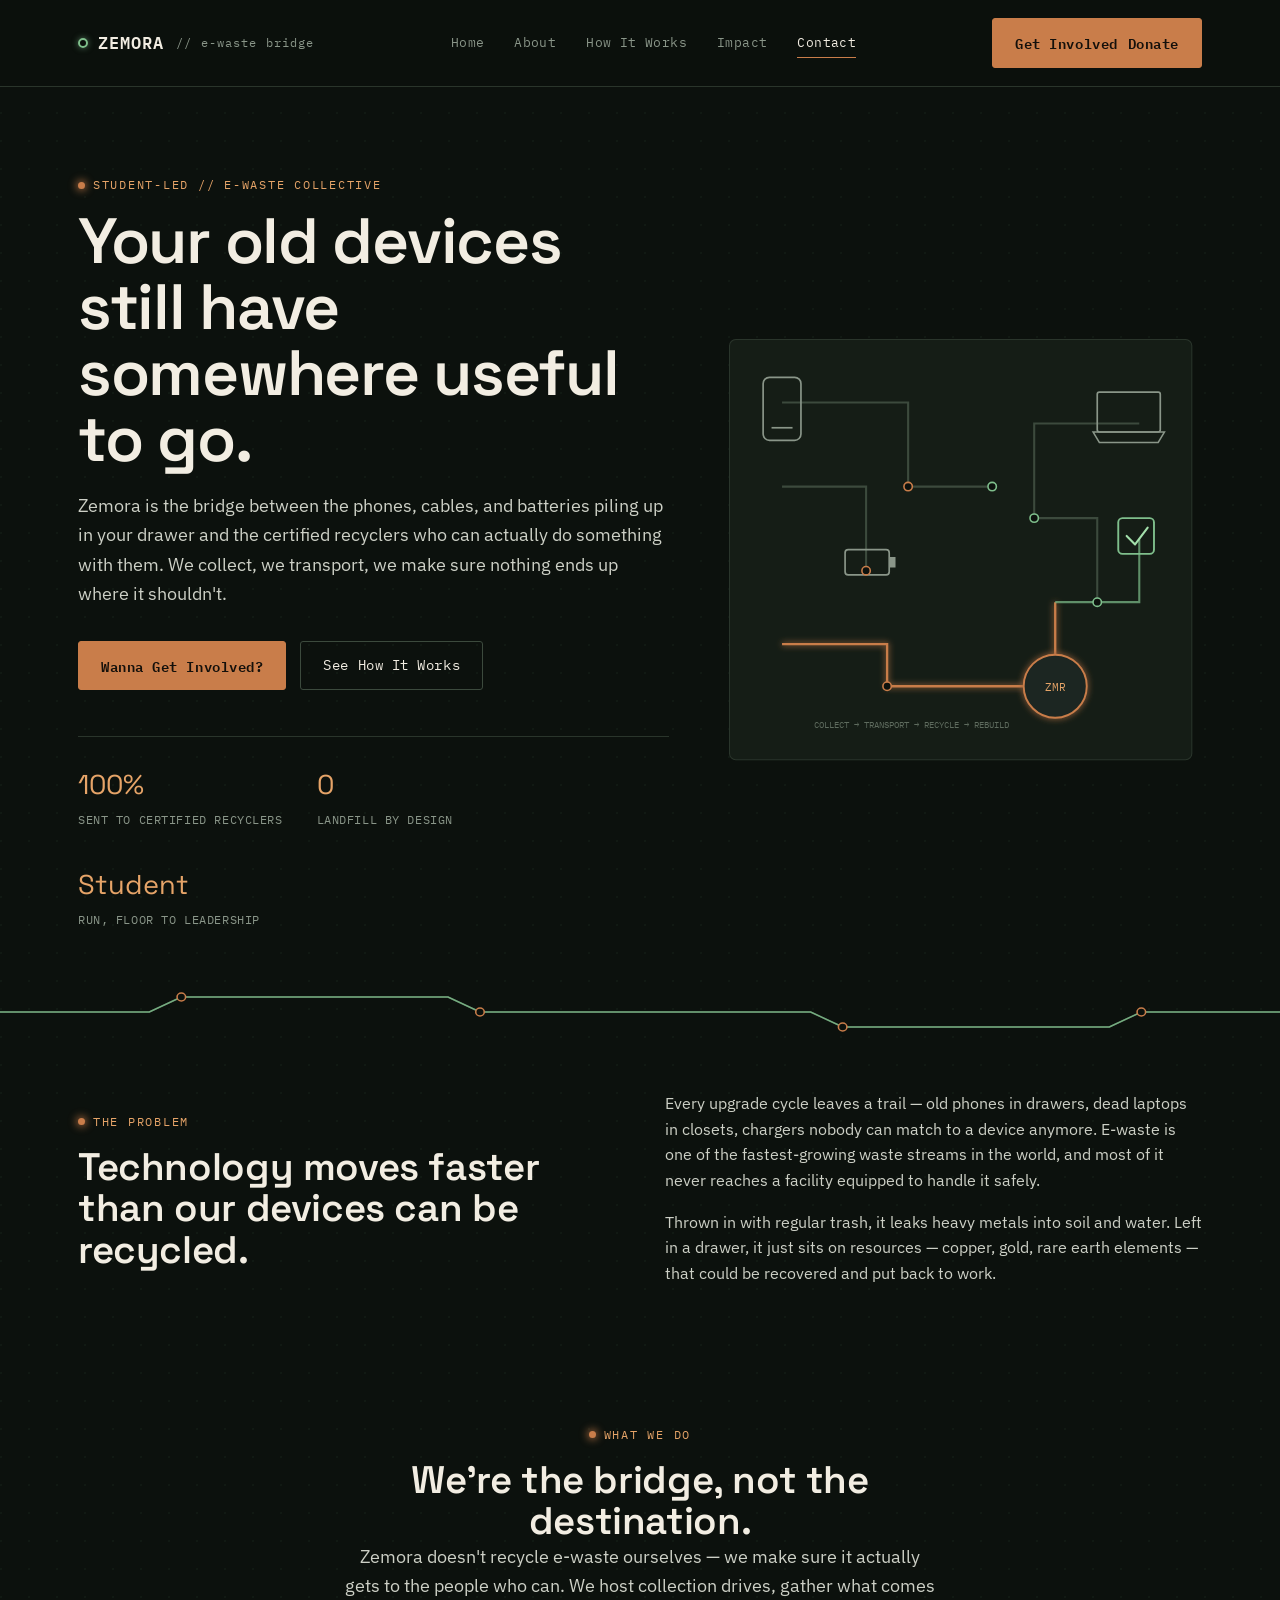
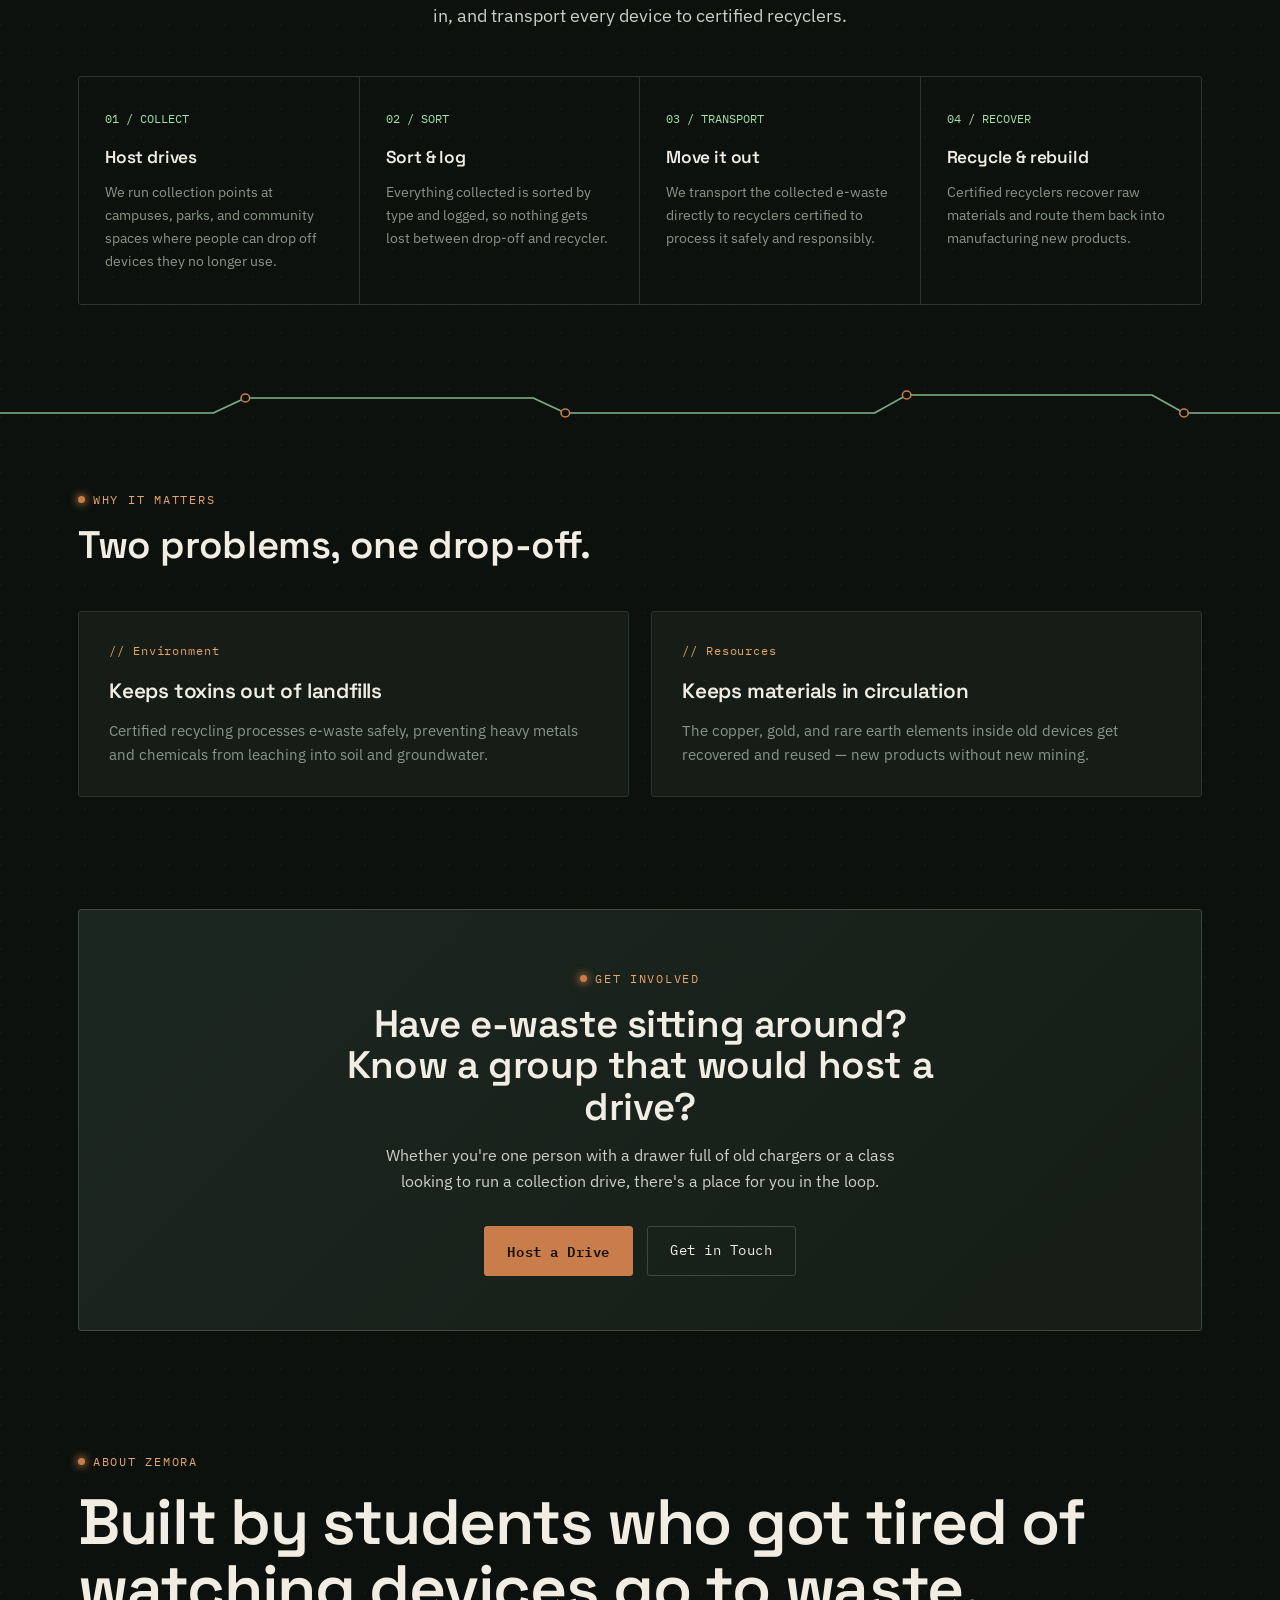
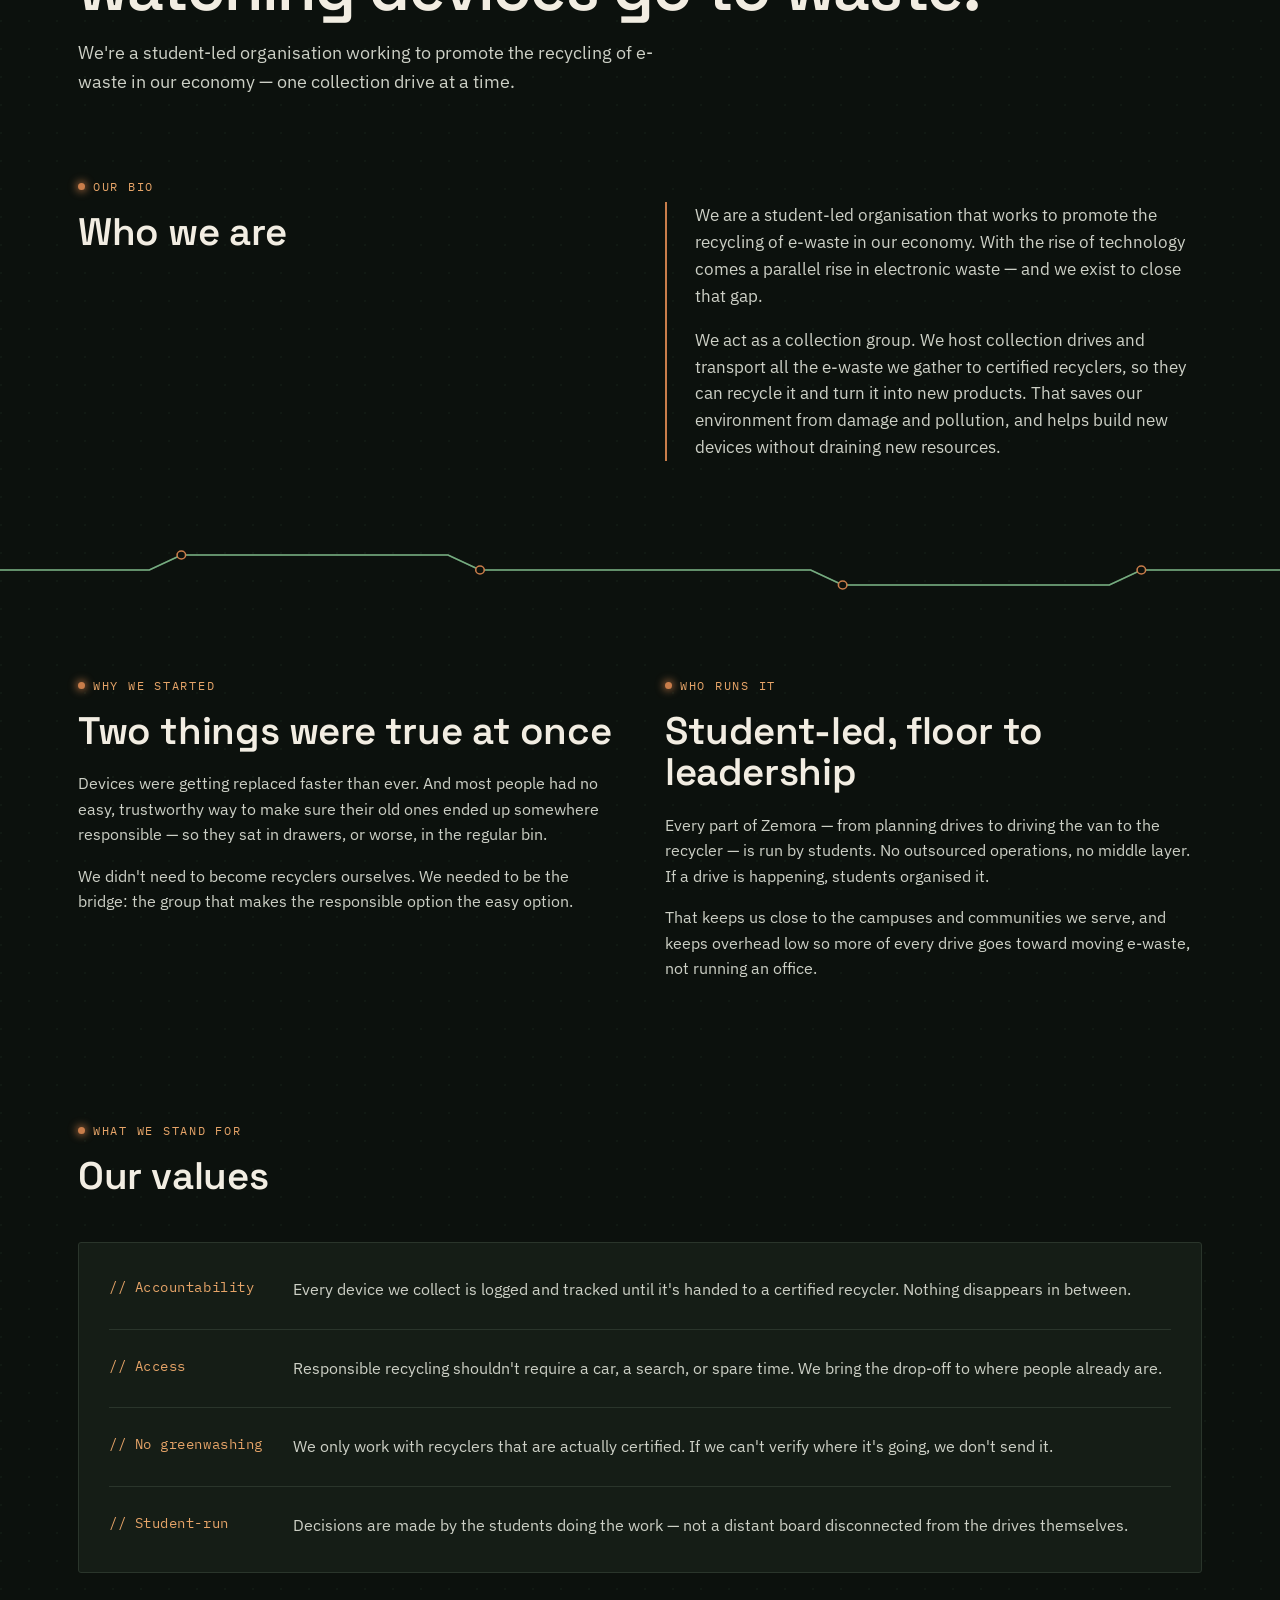
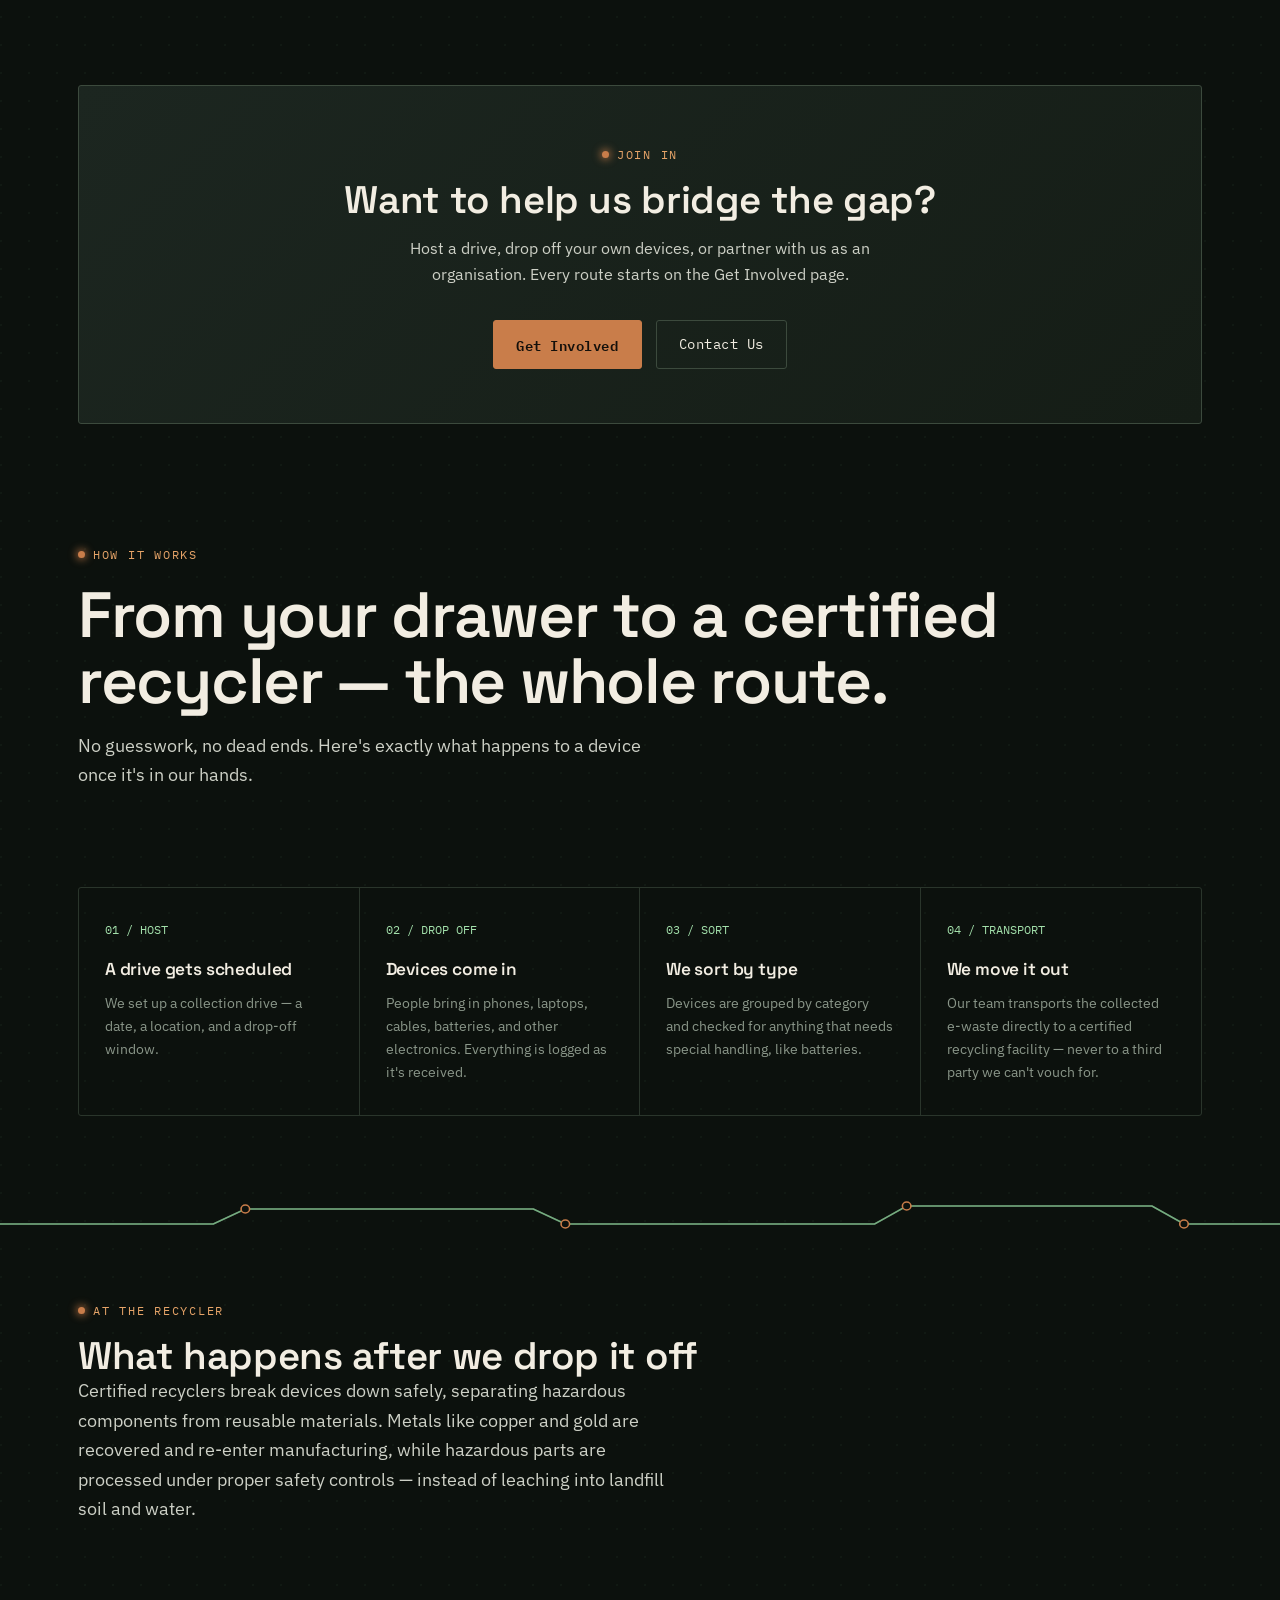
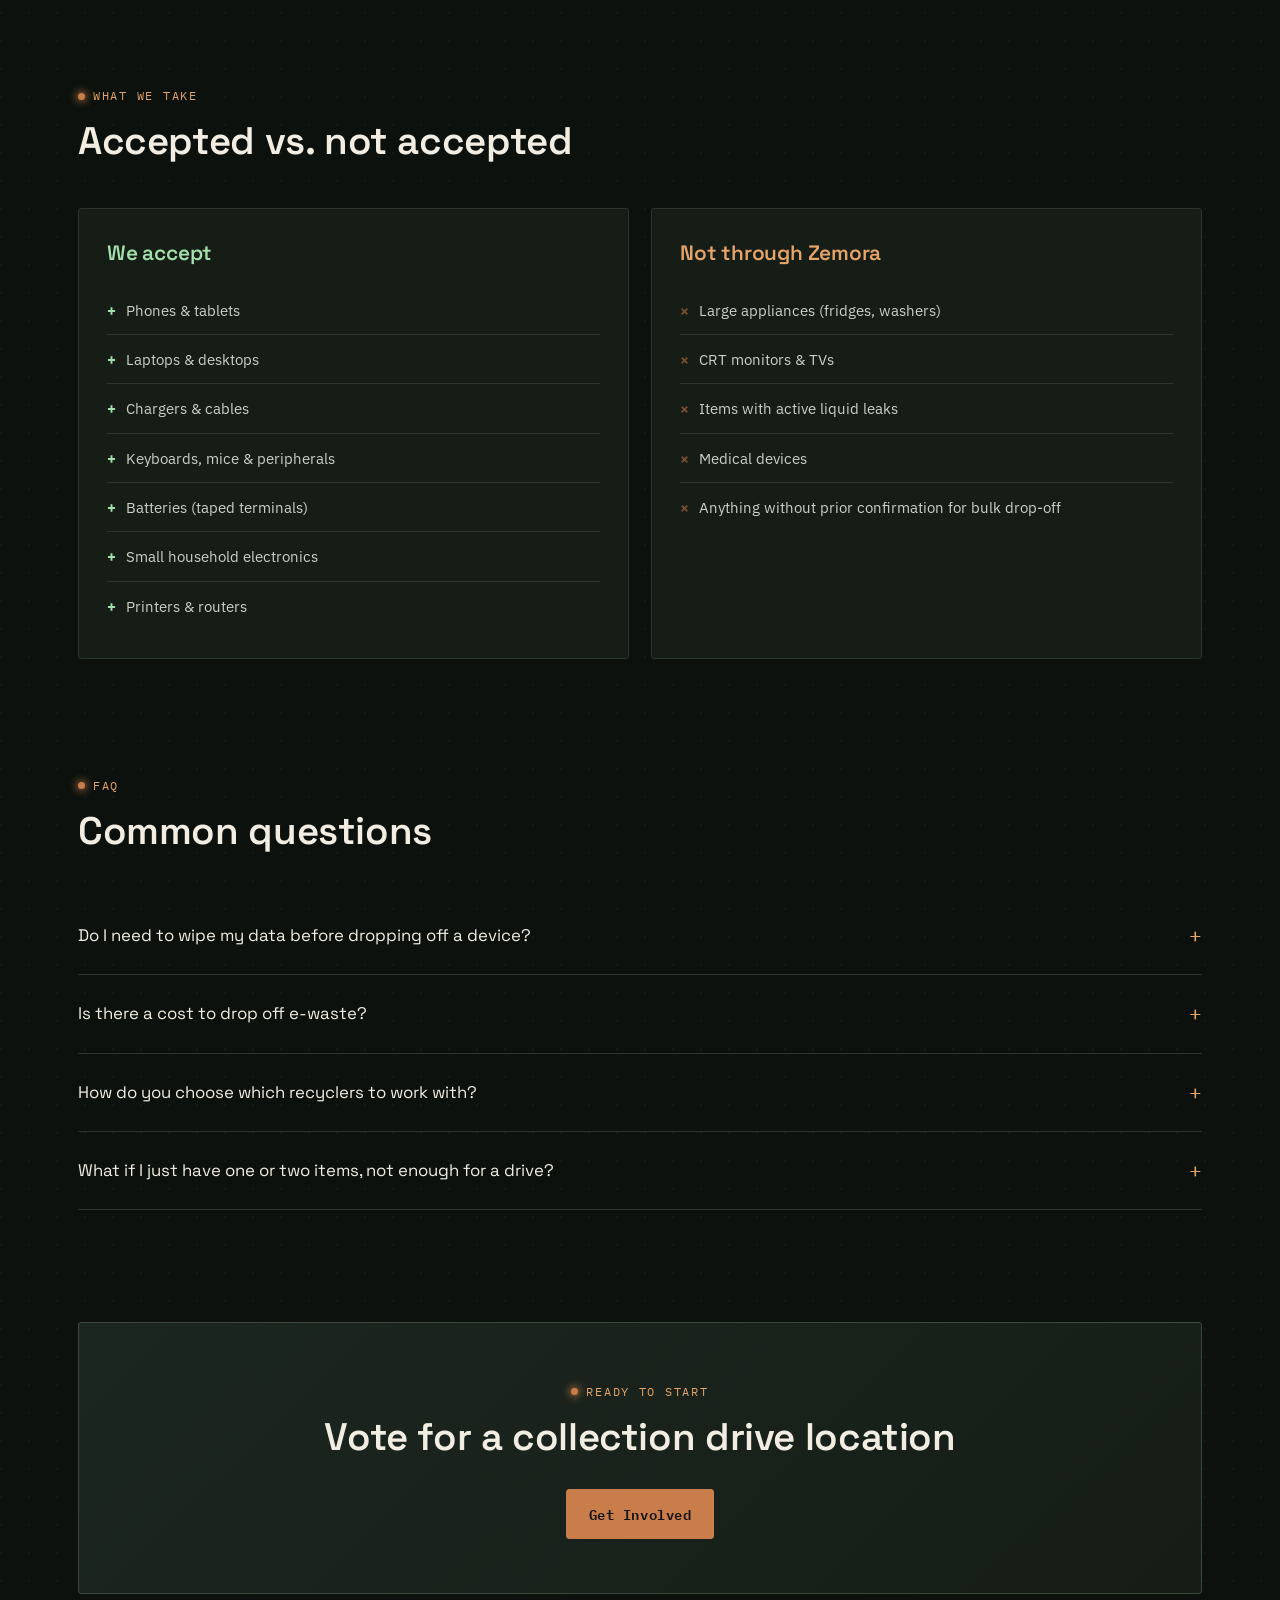
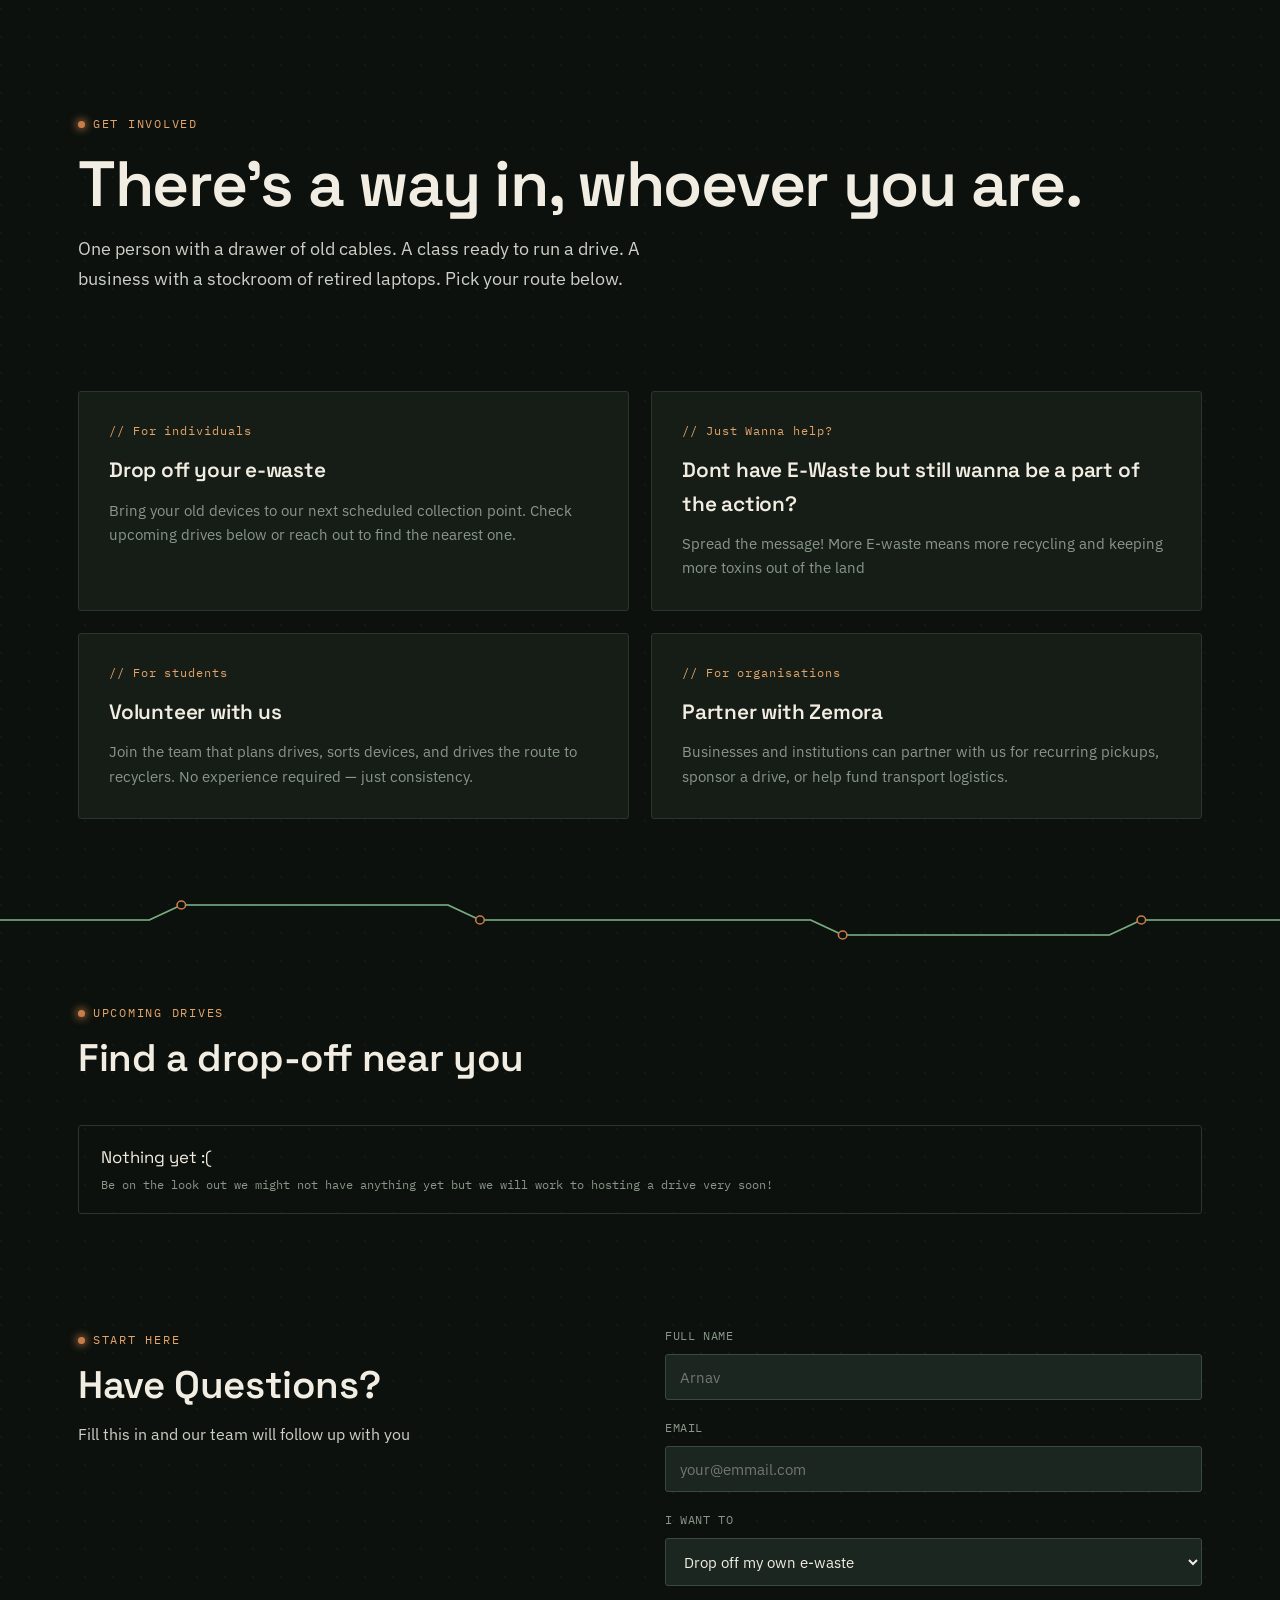
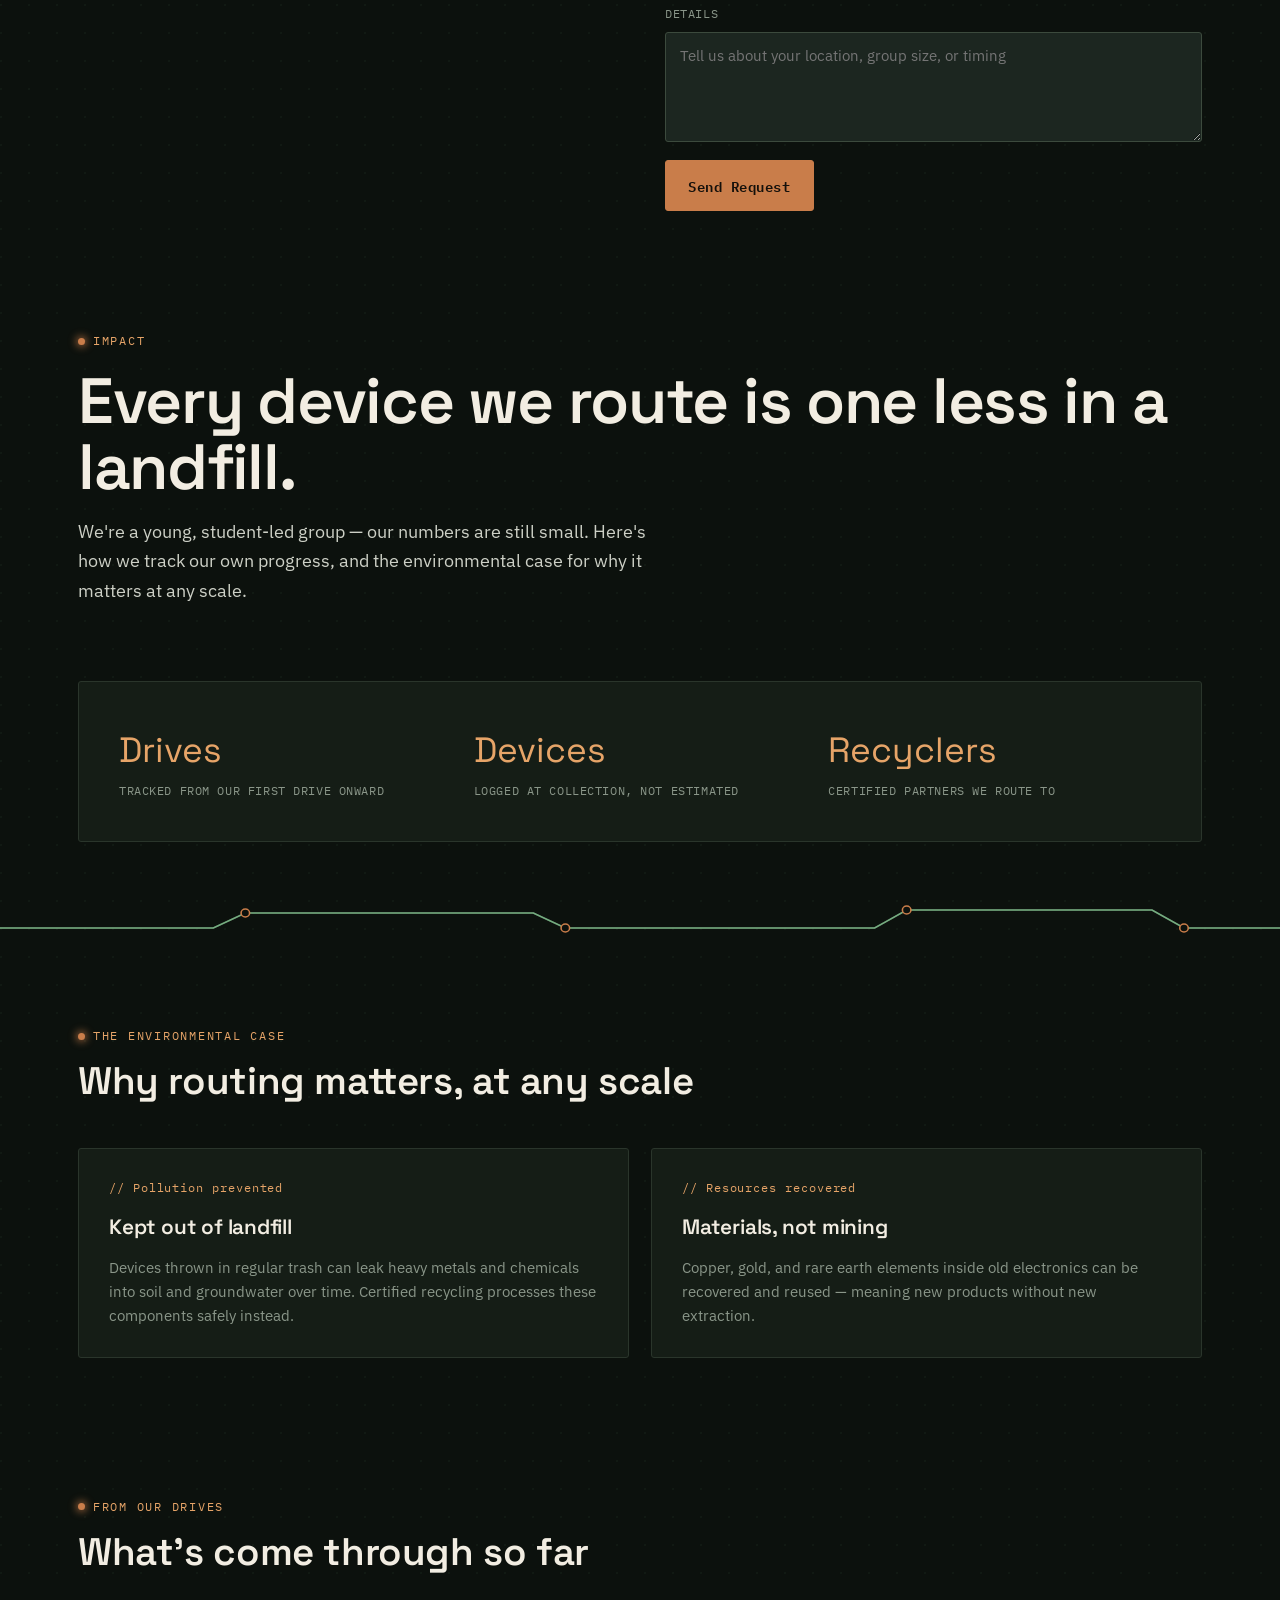
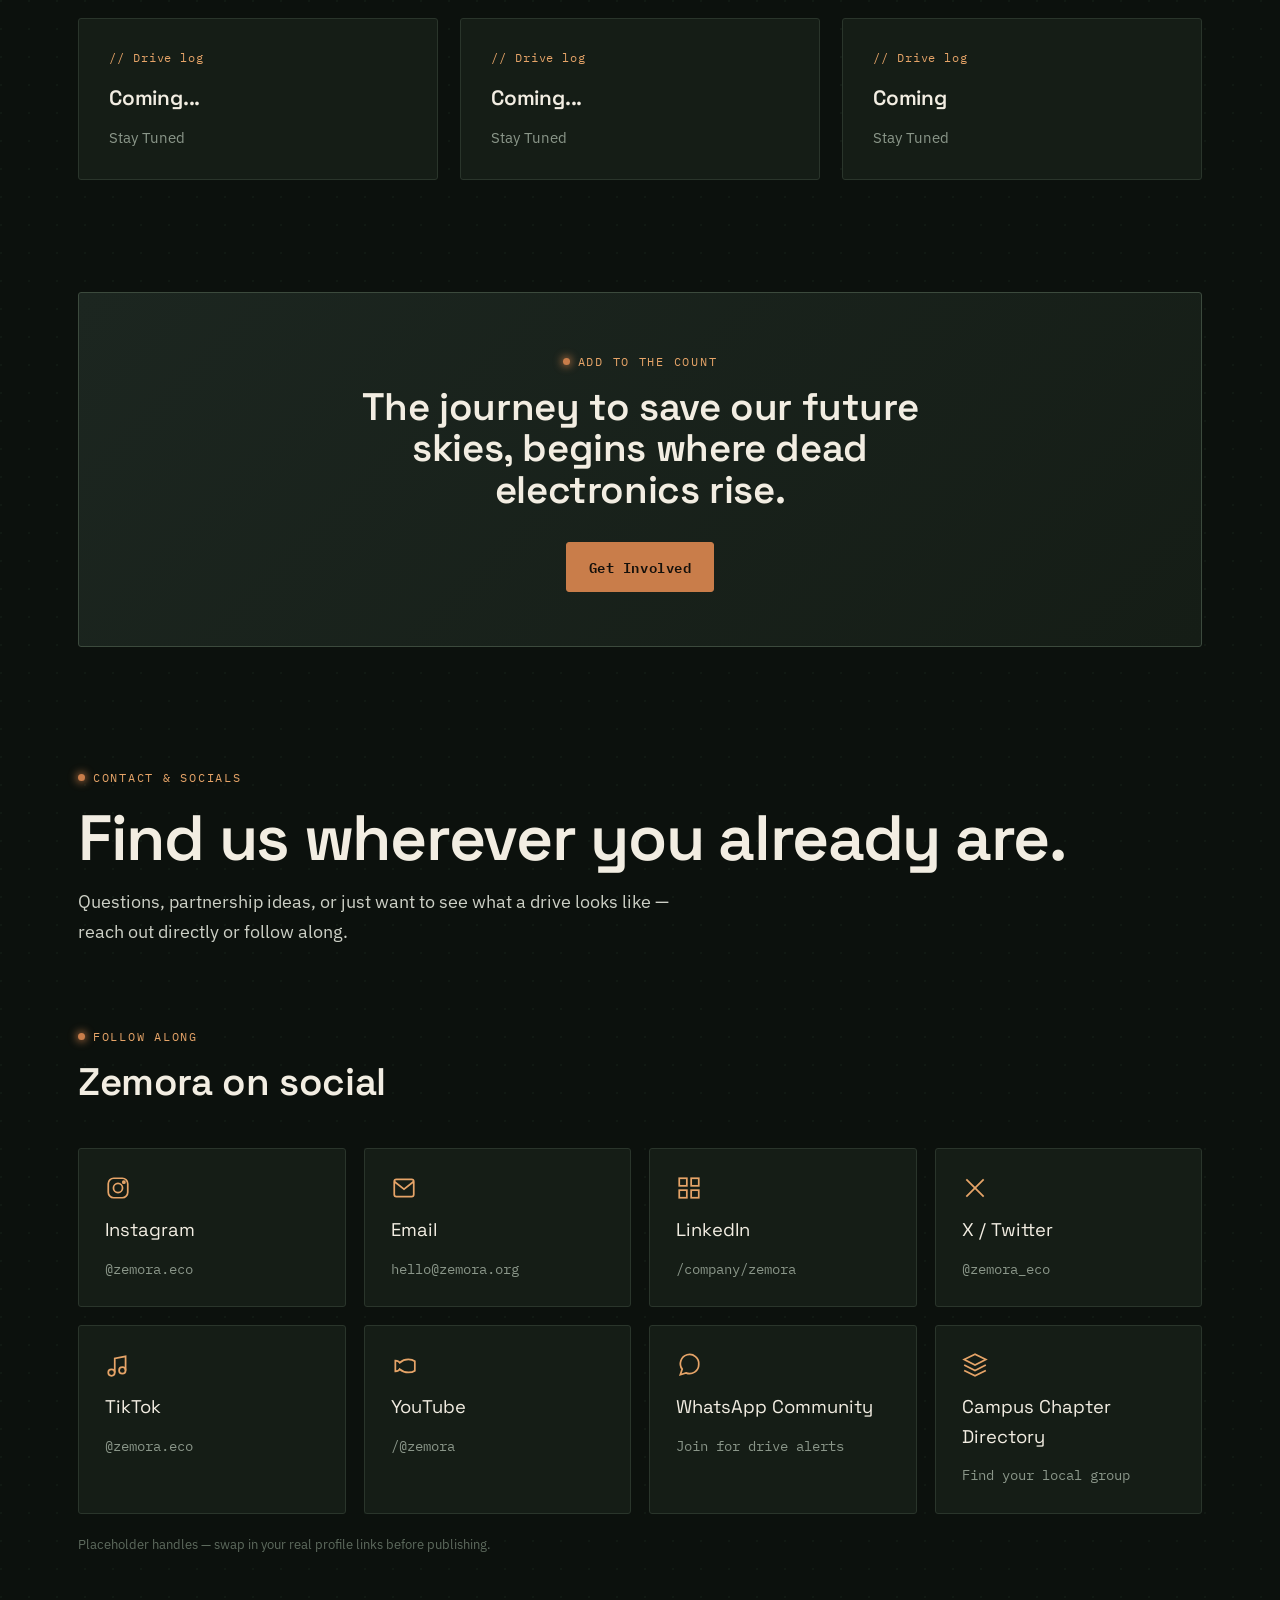
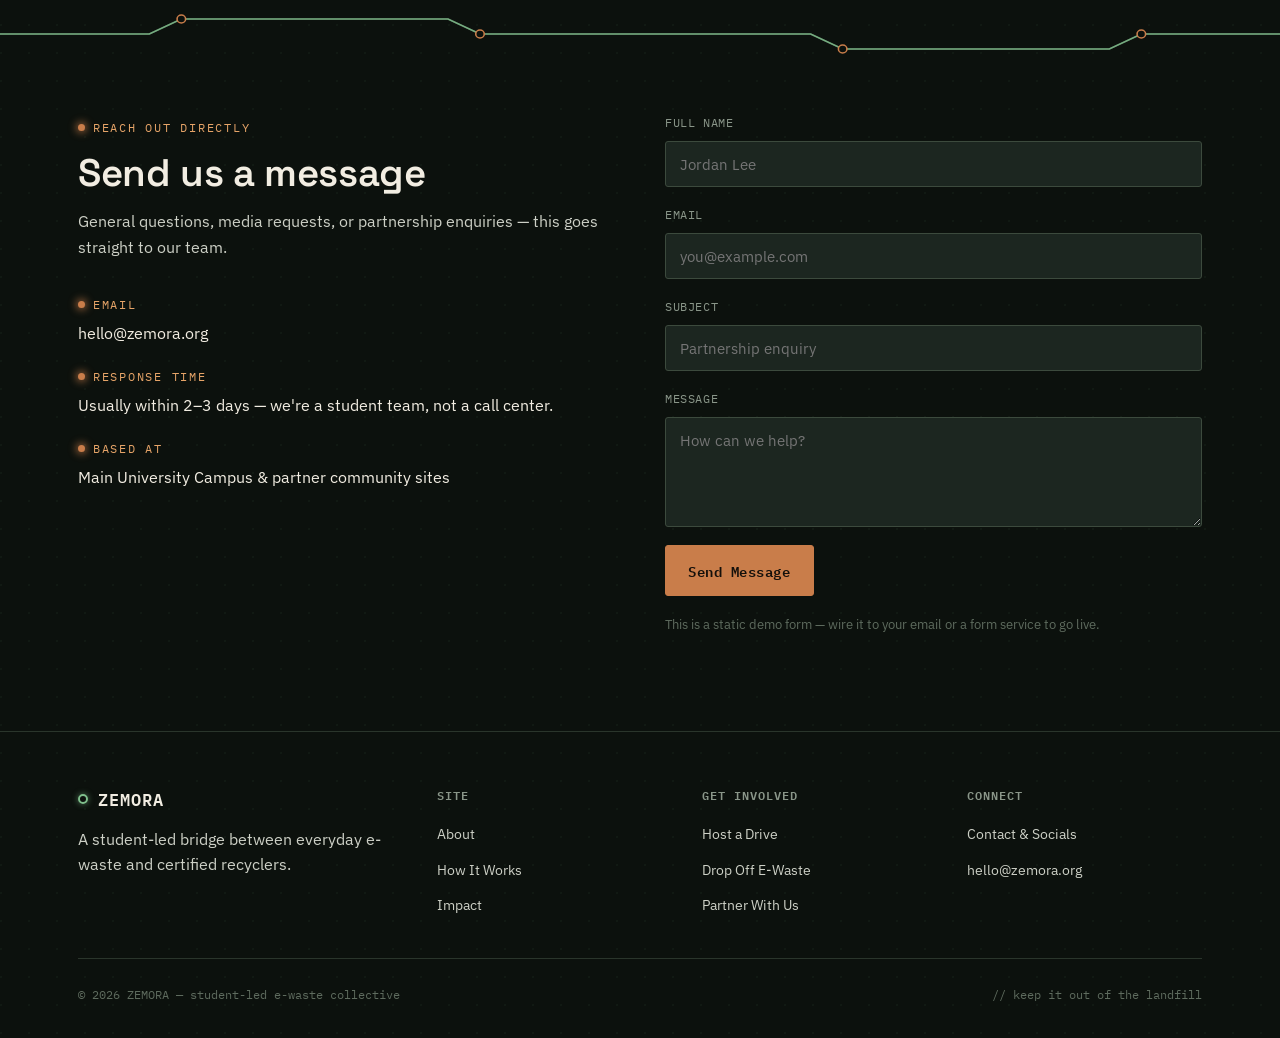
==== index.html @ 791a7e87 "Update index.html" ====
<!DOCTYPE html>
<html lang="en">
<head>
<meta charset="UTF-8">
<meta name="viewport" content="width=device-width, initial-scale=1.0">
<title>Zemora — The Bridge for E-Waste</title>
<meta name="description" content="Zemora is a student-led collective that bridges everyday e-waste to certified recyclers, keeping devices out of landfills and resources in circulation.">
<link rel="preconnect" href="https://fonts.googleapis.com">
<link href="https://fonts.googleapis.com/css2?family=Space+Grotesk:wght@500;600;700&family=IBM+Plex+Sans:wght@400;500;600&family=IBM+Plex+Mono:wght@400;500;600&display=swap" rel="stylesheet">
<link rel="stylesheet" href="style.css">
</head>
<body>

<header class="site">
  <div class="nav">
    <a href="#home" class="logo"><span class="pad"></span>ZEMORA<span class="sub">// e-waste bridge</span></a>
    <nav class="links">
      <a href="#home" class="nav-link" data-target="home">Home</a>
      <a href="#about" class="nav-link" data-target="about">About</a>
      <a href="#how-it-works" class="nav-link" data-target="how-it-works">How It Works</a>
      <a href="#impact" class="nav-link" data-target="impact">Impact</a>
      <a href="#contact" class="nav-link" data-target="contact">Contact</a>
    </nav>
    <div class="nav-cta">
      <a href="#get-involved" class="btn btn-primary"><span class="long">Get Involved</span><span class="short">Donate</span></a>
      <button class="nav-toggle" aria-label="Toggle menu">☰</button>
    </div>
  </div>
</header>

<main>

<div id="home" class="page-block">
<!-- HERO -->
  <section class="hero">
    <div class="wrap">
      <div class="hero-copy">
        <div class="eyebrow">Student-led // e-waste collective</div>
        <h1>Your old devices still have somewhere useful to go.</h1>
        <p class="lede">Zemora is the bridge between the phones, cables, and batteries piling up in your drawer and the certified recyclers who can actually do something with them. We collect, we transport, we make sure nothing ends up where it shouldn't.</p>
        <div class="btn-row">
          <a href="#get-involved" class="btn btn-primary">Wanna Get Involved?</a>
          <a href="#how-it-works" class="btn btn-ghost">See How It Works</a>
        </div>
        <div class="stat-strip">
          <div class="stat"><div class="num">100%</div><div class="label">Sent to certified recyclers</div></div>
          <div class="stat"><div class="num">0</div><div class="label">Landfill by design</div></div>
          <div class="stat"><div class="num">Student</div><div class="label">Run, floor to leadership</div></div>
        </div>
      </div>

      <div class="hero-visual" aria-hidden="true">
        <svg viewBox="0 0 460 420" xmlns="http://www.w3.org/2000/svg">
          <defs>
            <filter id="glow" x="-50%" y="-50%" width="200%" height="200%">
              <feGaussianBlur stdDeviation="3.2" result="blur"/>
              <feMerge><feMergeNode in="blur"/><feMergeNode in="SourceGraphic"/></feMerge>
            </filter>
          </defs>
          <!-- board outline -->
          <rect x="10" y="10" width="440" height="400" rx="6" fill="#151d16" stroke="#2a352b"/>
          <!-- traces -->
          <path d="M60 70 H180 V150 H260" stroke="#3c4a3d" stroke-width="2" fill="none"/>
          <path d="M60 150 H140 V230" stroke="#3c4a3d" stroke-width="2" fill="none"/>
          <path d="M400 90 H300 V180 H360 V260" stroke="#3c4a3d" stroke-width="2" fill="none"/>
          <path d="M60 300 H160 V340 H320 V260" stroke="#c97d4a" stroke-width="2.2" fill="none" filter="url(#glow)"/>
          <path d="M320 260 H400 V200" stroke="#7fbf8c" stroke-width="2" fill="none" opacity="0.7"/>
          <!-- device: phone -->
          <rect x="42" y="46" width="36" height="60" rx="6" fill="none" stroke="#8a9689" stroke-width="1.6"/>
          <line x1="50" y1="94" x2="70" y2="94" stroke="#8a9689" stroke-width="1.6"/>
          <!-- device: laptop -->
          <rect x="360" y="60" width="60" height="38" rx="2" fill="none" stroke="#8a9689" stroke-width="1.6"/>
          <path d="M356 98 H424 L418 108 H362 Z" fill="none" stroke="#8a9689" stroke-width="1.4"/>
          <!-- device: battery -->
          <rect x="120" y="210" width="42" height="24" rx="3" fill="none" stroke="#8a9689" stroke-width="1.6"/>
          <rect x="162" y="217" width="6" height="10" fill="#8a9689"/>
          <!-- collection node -->
          <circle cx="320" cy="340" r="30" fill="#1c2620" stroke="#c97d4a" stroke-width="1.8" filter="url(#glow)"/>
          <text x="320" y="345" text-anchor="middle" font-family="IBM Plex Mono, monospace" font-size="10" fill="#e6a468">ZMR</text>
          <!-- via pads -->
          <circle cx="180" cy="150" r="4" fill="#0c110d" stroke="#c97d4a" stroke-width="1.5"/>
          <circle cx="260" cy="150" r="4" fill="#0c110d" stroke="#7fbf8c" stroke-width="1.5"/>
          <circle cx="140" cy="230" r="4" fill="#0c110d" stroke="#c97d4a" stroke-width="1.5"/>
          <circle cx="300" cy="180" r="4" fill="#0c110d" stroke="#7fbf8c" stroke-width="1.5"/>
          <circle cx="360" cy="260" r="4" fill="#0c110d" stroke="#7fbf8c" stroke-width="1.5"/>
          <circle cx="160" cy="340" r="4" fill="#0c110d" stroke="#c97d4a" stroke-width="1.5"/>
          <!-- output: new product -->
          <rect x="380" y="180" width="34" height="34" rx="4" fill="none" stroke="#7fbf8c" stroke-width="1.8"/>
          <path d="M388 197 L396 205 L408 189" stroke="#a3e0ab" stroke-width="2" fill="none" stroke-linecap="round" stroke-linejoin="round"/>
          <text x="90" y="380" font-family="IBM Plex Mono, monospace" font-size="9" fill="#5e6b5e">COLLECT → TRANSPORT → RECYCLE → REBUILD</text>
        </svg>
      </div>
    </div>
  </section>

  <svg class="trace-divider" viewBox="0 0 1200 46" preserveAspectRatio="none" aria-hidden="true">
    <path d="M0 23 H140 L170 8 H420 L450 23 H760 L790 38 H1040 L1070 23 H1200" />
    <path class="live" d="M0 23 H140 L170 8 H420 L450 23 H760 L790 38 H1040 L1070 23 H1200" />
    <circle cx="170" cy="8" r="4" /><circle cx="450" cy="23" r="4" /><circle cx="790" cy="38" r="4" /><circle cx="1070" cy="23" r="4" />
  </svg>

  <!-- THE PROBLEM -->
  <section class="tight">
    <div class="wrap">
      <div class="grid cols-2" style="align-items:center; gap:50px;">
        <div>
          <div class="eyebrow">The problem</div>
          <h2>Technology moves faster than our devices can be recycled.</h2>
        </div>
        <div class="flow">
          <p>Every upgrade cycle leaves a trail — old phones in drawers, dead laptops in closets, chargers nobody can match to a device anymore. E-waste is one of the fastest-growing waste streams in the world, and most of it never reaches a facility equipped to handle it safely.</p>
          <p>Thrown in with regular trash, it leaks heavy metals into soil and water. Left in a drawer, it just sits on resources — copper, gold, rare earth elements — that could be recovered and put back to work.</p>
        </div>
      </div>
    </div>
  </section>

  <!-- WHAT WE DO -->
  <section>
    <div class="wrap">
      <div class="section-head center">
        <div class="eyebrow">What we do</div>
        <h2>We're the bridge, not the destination.</h2>
        <p class="lede center" style="margin-left:auto;margin-right:auto;">Zemora doesn't recycle e-waste ourselves — we make sure it actually gets to the people who can. We host collection drives, gather what comes in, and transport every device to certified recyclers.</p>
      </div>

      <div class="steps">
        <div class="step">
          <div class="designator">01 / COLLECT</div>
          <h3>Host drives</h3>
          <p>We run collection points at campuses, parks, and community spaces where people can drop off devices they no longer use.</p>
        </div>
        <div class="step">
          <div class="designator">02 / SORT</div>
          <h3>Sort & log</h3>
          <p>Everything collected is sorted by type and logged, so nothing gets lost between drop-off and recycler.</p>
        </div>
        <div class="step">
          <div class="designator">03 / TRANSPORT</div>
          <h3>Move it out</h3>
          <p>We transport the collected e-waste directly to recyclers certified to process it safely and responsibly.</p>
        </div>
        <div class="step">
          <div class="designator">04 / RECOVER</div>
          <h3>Recycle & rebuild</h3>
          <p>Certified recyclers recover raw materials and route them back into manufacturing new products.</p>
        </div>
      </div>
    </div>
  </section>

  <svg class="trace-divider" viewBox="0 0 1200 46" preserveAspectRatio="none" aria-hidden="true">
    <path d="M0 30 H200 L230 15 H500 L530 30 H820 L850 12 H1080 L1110 30 H1200" />
    <path class="live" d="M0 30 H200 L230 15 H500 L530 30 H820 L850 12 H1080 L1110 30 H1200" />
    <circle cx="230" cy="15" r="4" /><circle cx="530" cy="30" r="4" /><circle cx="850" cy="12" r="4" /><circle cx="1110" cy="30" r="4" />
  </svg>

  <!-- WHY IT MATTERS -->
  <section class="tight">
    <div class="wrap">
      <div class="section-head">
        <div class="eyebrow">Why it matters</div>
        <h2>Two problems, one drop-off.</h2>
      </div>
      <div class="grid cols-2">
        <div class="card">
          <span class="tag">// Environment</span>
          <h3>Keeps toxins out of landfills</h3>
          <p>Certified recycling processes e-waste safely, preventing heavy metals and chemicals from leaching into soil and groundwater.</p>
        </div>
        <div class="card">
          <span class="tag">// Resources</span>
          <h3>Keeps materials in circulation</h3>
          <p>The copper, gold, and rare earth elements inside old devices get recovered and reused — new products without new mining.</p>
        </div>
      </div>
    </div>
  </section>

  <!-- CTA -->
  <section class="tight">
    <div class="wrap">
      <div class="cta-banner">
        <div class="eyebrow" style="justify-content:center;">Get involved</div>
        <h2>Have e-waste sitting around? Know a group that would host a drive?</h2>
        <p>Whether you're one person with a drawer full of old chargers or a class looking to run a collection drive, there's a place for you in the loop.</p>
        <div class="btn-row">
          <a href="#get-involved" class="btn btn-primary">Host a Drive</a>
          <a href="#contact" class="btn btn-ghost">Get in Touch</a>
        </div>
      </div>
    </div>
  </section>
</div>

<div class="page-break" aria-hidden="true"></div>

<div id="about" class="page-block">
<section class="page-hero">
    <div class="wrap">
      <div class="eyebrow">About Zemora</div>
      <h1>Built by students who got tired of watching devices go to waste.</h1>
      <p class="lede">We're a student-led organisation working to promote the recycling of e-waste in our economy — one collection drive at a time.</p>
    </div>
  </section>

  <section class="tight">
    <div class="wrap">
      <div class="grid cols-2" style="gap:50px;">
        <div>
          <div class="eyebrow">Our bio</div>
          <h2>Who we are</h2>
        </div>
        <div class="bio-block">
          <p>We are a student-led organisation that works to promote the recycling of e-waste in our economy. With the rise of technology comes a parallel rise in electronic waste — and we exist to close that gap.</p>
          <p>We act as a collection group. We host collection drives and transport all the e-waste we gather to certified recyclers, so they can recycle it and turn it into new products. That saves our environment from damage and pollution, and helps build new devices without draining new resources.</p>
        </div>
      </div>
    </div>
  </section>

  <svg class="trace-divider" viewBox="0 0 1200 46" preserveAspectRatio="none" aria-hidden="true">
    <path d="M0 23 H140 L170 8 H420 L450 23 H760 L790 38 H1040 L1070 23 H1200" />
    <path class="live" d="M0 23 H140 L170 8 H420 L450 23 H760 L790 38 H1040 L1070 23 H1200" />
    <circle cx="170" cy="8" r="4" /><circle cx="450" cy="23" r="4" /><circle cx="790" cy="38" r="4" /><circle cx="1070" cy="23" r="4" />
  </svg>

  <section>
    <div class="wrap">
      <div class="grid cols-2" style="gap:50px;">
        <div>
          <div class="eyebrow">Why we started</div>
          <h2>Two things were true at once</h2>
          <div class="flow" style="margin-top:20px;">
            <p>Devices were getting replaced faster than ever. And most people had no easy, trustworthy way to make sure their old ones ended up somewhere responsible — so they sat in drawers, or worse, in the regular bin.</p>
            <p>We didn't need to become recyclers ourselves. We needed to be the bridge: the group that makes the responsible option the easy option.</p>
          </div>
        </div>
        <div>
          <div class="eyebrow">Who runs it</div>
          <h2>Student-led, floor to leadership</h2>
          <div class="flow" style="margin-top:20px;">
            <p>Every part of Zemora — from planning drives to driving the van to the recycler — is run by students. No outsourced operations, no middle layer. If a drive is happening, students organised it.</p>
            <p>That keeps us close to the campuses and communities we serve, and keeps overhead low so more of every drive goes toward moving e-waste, not running an office.</p>
          </div>
        </div>
      </div>
    </div>
  </section>

  <section class="tight">
    <div class="wrap">
      <div class="section-head">
        <div class="eyebrow">What we stand for</div>
        <h2>Our values</h2>
      </div>
      <div class="panel" style="padding: 8px 30px;">
        <div class="value">
          <div class="vname">// Accountability</div>
          <p>Every device we collect is logged and tracked until it's handed to a certified recycler. Nothing disappears in between.</p>
        </div>
        <div class="value">
          <div class="vname">// Access</div>
          <p>Responsible recycling shouldn't require a car, a search, or spare time. We bring the drop-off to where people already are.</p>
        </div>
        <div class="value">
          <div class="vname">// No greenwashing</div>
          <p>We only work with recyclers that are actually certified. If we can't verify where it's going, we don't send it.</p>
        </div>
        <div class="value">
          <div class="vname">// Student-run</div>
          <p>Decisions are made by the students doing the work — not a distant board disconnected from the drives themselves.</p>
        </div>
      </div>
    </div>
  </section>

  <section class="tight">
    <div class="wrap">
      <div class="cta-banner">
        <div class="eyebrow" style="justify-content:center;">Join in</div>
        <h2>Want to help us bridge the gap?</h2>
        <p>Host a drive, drop off your own devices, or partner with us as an organisation. Every route starts on the Get Involved page.</p>
        <div class="btn-row">
          <a href="#get-involved" class="btn btn-primary">Get Involved</a>
          <a href="#contact" class="btn btn-ghost">Contact Us</a>
        </div>
      </div>
    </div>
  </section>
</div>

<div class="page-break" aria-hidden="true"></div>

<div id="how-it-works" class="page-block">
<section class="page-hero">
    <div class="wrap">
      <div class="eyebrow">How it works</div>
      <h1>From your drawer to a certified recycler — the whole route.</h1>
      <p class="lede">No guesswork, no dead ends. Here's exactly what happens to a device once it's in our hands.</p>
    </div>
  </section>

  <section>
    <div class="wrap">
      <div class="steps">
        <div class="step">
          <div class="designator">01 / HOST</div>
          <h3>A drive gets scheduled</h3>
          <p>We set up a collection drive — a date, a location, and a drop-off window.</p>
        </div>
        <div class="step">
          <div class="designator">02 / DROP OFF</div>
          <h3>Devices come in</h3>
          <p>People bring in phones, laptops, cables, batteries, and other electronics. Everything is logged as it's received.</p>
        </div>
        <div class="step">
          <div class="designator">03 / SORT</div>
          <h3>We sort by type</h3>
          <p>Devices are grouped by category and checked for anything that needs special handling, like batteries.</p>
        </div>
        <div class="step">
          <div class="designator">04 / TRANSPORT</div>
          <h3>We move it out</h3>
          <p>Our team transports the collected e-waste directly to a certified recycling facility — never to a third party we can't vouch for.</p>
        </div>
      </div>
    </div>
  </section>

  <svg class="trace-divider" viewBox="0 0 1200 46" preserveAspectRatio="none" aria-hidden="true">
    <path d="M0 30 H200 L230 15 H500 L530 30 H820 L850 12 H1080 L1110 30 H1200" />
    <path class="live" d="M0 30 H200 L230 15 H500 L530 30 H820 L850 12 H1080 L1110 30 H1200" />
    <circle cx="230" cy="15" r="4" /><circle cx="530" cy="30" r="4" /><circle cx="850" cy="12" r="4" /><circle cx="1110" cy="30" r="4" />
  </svg>

  <section class="tight">
    <div class="wrap">
      <div class="section-head">
        <div class="eyebrow">At the recycler</div>
        <h2>What happens after we drop it off</h2>
        <p class="lede">Certified recyclers break devices down safely, separating hazardous components from reusable materials. Metals like copper and gold are recovered and re-enter manufacturing, while hazardous parts are processed under proper safety controls — instead of leaching into landfill soil and water.</p>
      </div>
    </div>
  </section>

  <section class="tight">
    <div class="wrap">
      <div class="section-head">
        <div class="eyebrow">What we take</div>
        <h2>Accepted vs. not accepted</h2>
      </div>
      <div class="accept-grid">
        <div class="panel" style="padding:28px;">
          <h3 style="margin-bottom:16px; color:var(--trace-bright);">We accept</h3>
          <ul class="accept-list yes">
            <li>Phones & tablets</li>
            <li>Laptops & desktops</li>
            <li>Chargers & cables</li>
            <li>Keyboards, mice & peripherals</li>
            <li>Batteries (taped terminals)</li>
            <li>Small household electronics</li>
            <li>Printers & routers</li>
          </ul>
        </div>
        <div class="panel" style="padding:28px;">
          <h3 style="margin-bottom:16px; color:var(--copper-bright);">Not through Zemora</h3>
          <ul class="accept-list no">
            <li>Large appliances (fridges, washers)</li>
            <li>CRT monitors & TVs</li>
            <li>Items with active liquid leaks</li>
            <li>Medical devices</li>
            <li>Anything without prior confirmation for bulk drop-off</li>
          </ul>
        </div>
      </div>
    </div>
  </section>

  <section class="tight">
    <div class="wrap">
      <div class="section-head">
        <div class="eyebrow">FAQ</div>
        <h2>Common questions</h2>
      </div>
      <div class="faq-list">
        <details class="faq-item">
          <summary>Do I need to wipe my data before dropping off a device?</summary>
          <p>Yes — we strongly recommend backing up and factory-resetting any device with personal data before drop-off. We don't access or read data from devices we collect, but resetting is on you.</p>
        </details>
        <details class="faq-item">
          <summary>Is there a cost to drop off e-waste?</summary>
          <p>No. Drop-off at any Zemora collection drive is free.</p>
        </details>
        <details class="faq-item">
          <summary>How do you choose which recyclers to work with?</summary>
          <p>We only work with recyclers holding proper e-waste handling certification, and we confirm this before any partnership begins.</p>
        </details>
        <details class="faq-item">
          <summary>What if I just have one or two items, not enough for a drive?</summary>
          <p>You can still drop items off at our next scheduled collection point — check the Get Involved page for upcoming dates and locations.</p>
        </details>
      </div>
    </div>
  </section>

  <section class="tight">
    <div class="wrap">
      <div class="cta-banner">
        <div class="eyebrow" style="justify-content:center;">Ready to start</div>
        <h2>Vote for a collection drive location</h2>
        <div class="btn-row">
          <a href="#get-involved" class="btn btn-primary">Get Involved</a>
        </div>
      </div>
    </div>
  </section>
</div>

<div class="page-break" aria-hidden="true"></div>

<div id="get-involved" class="page-block">
<section class="page-hero">
    <div class="wrap">
      <div class="eyebrow">Get involved</div>
      <h1>There's a way in, whoever you are.</h1>
      <p class="lede">One person with a drawer of old cables. A class ready to run a drive. A business with a stockroom of retired laptops. Pick your route below.</p>
    </div>
  </section>

  <section>
    <div class="wrap">
      <div class="grid cols-2">
        <div class="card">
          <span class="tag">// For individuals</span>
          <h3>Drop off your e-waste</h3>
          <p>Bring your old devices to our next scheduled collection point. Check upcoming drives below or reach out to find the nearest one.</p>
        </div>
        <div class="card">
          <span class="tag">// Just Wanna help?</span>
          <h3>Dont have E-Waste but still wanna be a part of the action?</h3>
          <p>Spread the message! More E-waste means more recycling and keeping more toxins out of the land </p>
        </div>
        <div class="card">
          <span class="tag">// For students</span>
          <h3>Volunteer with us</h3>
          <p>Join the team that plans drives, sorts devices, and drives the route to recyclers. No experience required — just consistency.</p>
        </div>
        <div class="card">
          <span class="tag">// For organisations</span>
          <h3>Partner with Zemora</h3>
          <p>Businesses and institutions can partner with us for recurring pickups, sponsor a drive, or help fund transport logistics.</p>
        </div>
      </div>
    </div>
  </section>

  <svg class="trace-divider" viewBox="0 0 1200 46" preserveAspectRatio="none" aria-hidden="true">
    <path d="M0 23 H140 L170 8 H420 L450 23 H760 L790 38 H1040 L1070 23 H1200" />
    <path class="live" d="M0 23 H140 L170 8 H420 L450 23 H760 L790 38 H1040 L1070 23 H1200" />
    <circle cx="170" cy="8" r="4" /><circle cx="450" cy="23" r="4" /><circle cx="790" cy="38" r="4" /><circle cx="1070" cy="23" r="4" />
  </svg>

  <section class="tight">
    <div class="wrap">
      <div class="section-head">
        <div class="eyebrow">Upcoming drives</div>
        <h2>Find a drop-off near you</h2>
      </div>
      <div class="loc-list">
        <div class="loc-row">
          <div>
            <div class="name">Nothing yet :(</div>
            <div class="meta">Be on the look out we might not have anything yet but we will work to hosting a drive very soon!</div>
          </div>
        </div>
      </div>
    </div>
  </section>

  <section class="tight" id="form">
    <div class="wrap">
      <div class="grid cols-2" style="gap:50px; align-items:start;">
        <div>
          <div class="eyebrow">Start here</div>
          <h2>Have Questions?</h2>
          <p style="margin-top:16px;">Fill this in and our team will follow up with you</p>
        </div>
        <form class="contact-form" action="https://formsubmit.co/arnavkathait94@gmail.com" method="POST">
          <div class="field">
            <label for="name">Full name</label>
            <input type="text" id="name" name="name" placeholder="Arnav" required>
          </div>
          <div class="field">
            <label for="email">Email</label>
            <input type="email" id="email" name="email" placeholder="your@emmail.com" required>
          </div>
          <div class="field">
            <label for="type">I want to</label>
            <select id="type" name="type">
              <option>Drop off my own e-waste</option>
              <option>Just a question</option>
              <option>Volunteer</option>
              <option>Partner as an organisation</option>
              <option>Other...</option>
            </select>
          </div>
          <div class="field">
            <label for="details">Details</label>
            <textarea id="details" name="details" placeholder="Tell us about your location, group size, or timing"></textarea>
          </div>
          <button type="submit" class="btn btn-primary" style="justify-self:start;">Send Request</button>
        </form>
      </div>
    </div>
  </section>
</div>

<div class="page-break" aria-hidden="true"></div>

<div id="impact" class="page-block">
<section class="page-hero">
    <div class="wrap">
      <div class="eyebrow">Impact</div>
      <h1>Every device we route is one less in a landfill.</h1>
      <p class="lede">We're a young, student-led group — our numbers are still small. Here's how we track our own progress, and the environmental case for why it matters at any scale.</p>
    </div>
  </section>

  <section class="tight">
    <div class="wrap">
      <div class="panel" style="padding:40px;">
        <div class="grid cols-3">
          <div class="stat">
            <div class="num" style="font-size:2.2rem;">Drives</div>
            <div class="label">Tracked from our first drive onward</div>
          </div>
          <div class="stat">
            <div class="num" style="font-size:2.2rem;">Devices</div>
            <div class="label">Logged at collection, not estimated</div>
          </div>
          <div class="stat">
            <div class="num" style="font-size:2.2rem;">Recyclers</div>
            <div class="label">Certified partners we route to</div>
          </div>
        </div>
      </div>
    </div>
  </section>

  <svg class="trace-divider" viewBox="0 0 1200 46" preserveAspectRatio="none" aria-hidden="true">
    <path d="M0 30 H200 L230 15 H500 L530 30 H820 L850 12 H1080 L1110 30 H1200" />
    <path class="live" d="M0 30 H200 L230 15 H500 L530 30 H820 L850 12 H1080 L1110 30 H1200" />
    <circle cx="230" cy="15" r="4" /><circle cx="530" cy="30" r="4" /><circle cx="850" cy="12" r="4" /><circle cx="1110" cy="30" r="4" />
  </svg>

  <section>
    <div class="wrap">
      <div class="section-head">
        <div class="eyebrow">The environmental case</div>
        <h2>Why routing matters, at any scale</h2>
      </div>
      <div class="grid cols-2">
        <div class="card">
          <span class="tag">// Pollution prevented</span>
          <h3>Kept out of landfill</h3>
          <p>Devices thrown in regular trash can leak heavy metals and chemicals into soil and groundwater over time. Certified recycling processes these components safely instead.</p>
        </div>
        <div class="card">
          <span class="tag">// Resources recovered</span>
          <h3>Materials, not mining</h3>
          <p>Copper, gold, and rare earth elements inside old electronics can be recovered and reused — meaning new products without new extraction.</p>
        </div>
      </div>
    </div>
  </section>

  <section class="tight">
    <div class="wrap">
      <div class="section-head">
        <div class="eyebrow">From our drives</div>
        <h2>What's come through so far</h2>
      </div>
      <div class="grid cols-3">
        <div class="card">
          <span class="tag">// Drive log</span>
          <h3>Coming...</h3>
          <p>Stay Tuned</p>
        </div>
        <div class="card">
          <span class="tag">// Drive log</span>
          <h3>Coming...</h3>
          <p>Stay Tuned</p>
        </div>
        <div class="card">
          <span class="tag">// Drive log</span>
          <h3>Coming</h3>
          <p>Stay Tuned</p>
        </div>
      </div>
    </div>
  </section>

  <section class="tight">
    <div class="wrap">
      <div class="cta-banner">
        <div class="eyebrow" style="justify-content:center;">Add to the count</div>
        <h2>The journey to save our future skies, begins where dead electronics rise.</h2>
        <div class="btn-row">
          <a href="#get-involved" class="btn btn-primary">Get Involved</a>
        </div>
      </div>
    </div>
  </section>
</div>

<div class="page-break" aria-hidden="true"></div>

<div id="contact" class="page-block">
<section class="page-hero">
    <div class="wrap">
      <div class="eyebrow">Contact & socials</div>
      <h1>Find us wherever you already are.</h1>
      <p class="lede">Questions, partnership ideas, or just want to see what a drive looks like — reach out directly or follow along.</p>
    </div>
  </section>

  <section class="tight">
    <div class="wrap">
      <div class="section-head">
        <div class="eyebrow">Follow along</div>
        <h2>Zemora on social</h2>
      </div>
      <div class="social-grid">
        <a class="social-card" href="#" target="_blank" rel="noopener">
          <svg class="icon" viewBox="0 0 24 24" fill="none" stroke="currentColor" stroke-width="1.6"><rect x="3" y="3" width="18" height="18" rx="5"/><circle cx="12" cy="12" r="4.2"/><circle cx="17.4" cy="6.6" r="1"/></svg>
          <div class="platform">Instagram</div>
          <div class="handle">@zemora.eco</div>
        </a>
        <a class="social-card" href="#" target="_blank" rel="noopener">
          <svg class="icon" viewBox="0 0 24 24" fill="none" stroke="currentColor" stroke-width="1.6"><rect x="3" y="4" width="18" height="16" rx="2"/><path d="M3 6l9 7 9-7"/></svg>
          <div class="platform">Email</div>
          <div class="handle">hello@zemora.org</div>
        </a>
        <a class="social-card" href="#" target="_blank" rel="noopener">
          <svg class="icon" viewBox="0 0 24 24" fill="none" stroke="currentColor" stroke-width="1.6"><rect x="3" y="3" width="7" height="7"/><rect x="14" y="3" width="7" height="7"/><rect x="3" y="14" width="7" height="7"/><rect x="14" y="14" width="7" height="7"/></svg>
          <div class="platform">LinkedIn</div>
          <div class="handle">/company/zemora</div>
        </a>
        <a class="social-card" href="#" target="_blank" rel="noopener">
          <svg class="icon" viewBox="0 0 24 24" fill="none" stroke="currentColor" stroke-width="1.6"><path d="M4 4l16 16M20 4L4 20"/></svg>
          <div class="platform">X / Twitter</div>
          <div class="handle">@zemora_eco</div>
        </a>
        <a class="social-card" href="#" target="_blank" rel="noopener">
          <svg class="icon" viewBox="0 0 24 24" fill="none" stroke="currentColor" stroke-width="1.6"><path d="M9 19V6l10 -2v13"/><circle cx="6" cy="19" r="3"/><circle cx="16" cy="17" r="3"/></svg>
          <div class="platform">TikTok</div>
          <div class="handle">@zemora.eco</div>
        </a>
        <a class="social-card" href="#" target="_blank" rel="noopener">
          <svg class="icon" viewBox="0 0 24 24" fill="none" stroke="currentColor" stroke-width="1.6"><path d="M22 8.5s-2.2-1.6-6-1.6c-4.5 0-8 3-8 3s-1-2-4-2v10c3 0 4-2 4-2s3.5 3 8 3c3.8 0 6-1.6 6-1.6z"/></svg>
          <div class="platform">YouTube</div>
          <div class="handle">/@zemora</div>
        </a>
        <a class="social-card" href="#" target="_blank" rel="noopener">
          <svg class="icon" viewBox="0 0 24 24" fill="none" stroke="currentColor" stroke-width="1.6"><path d="M21 11.5a8.5 8.5 0 0 1-11.8 7.8L4 21l1.7-5.2A8.5 8.5 0 1 1 21 11.5z"/></svg>
          <div class="platform">WhatsApp Community</div>
          <div class="handle">Join for drive alerts</div>
        </a>
        <a class="social-card" href="#" target="_blank" rel="noopener">
          <svg class="icon" viewBox="0 0 24 24" fill="none" stroke="currentColor" stroke-width="1.6"><path d="M12 2 2 7l10 5 10-5-10-5z"/><path d="M2 17l10 5 10-5"/><path d="M2 12l10 5 10-5"/></svg>
          <div class="platform">Campus Chapter Directory</div>
          <div class="handle">Find your local group</div>
        </a>
      </div>
      <p class="form-note" style="margin-top:20px;">Placeholder handles — swap in your real profile links before publishing.</p>
    </div>
  </section>

  <svg class="trace-divider" viewBox="0 0 1200 46" preserveAspectRatio="none" aria-hidden="true">
    <path d="M0 23 H140 L170 8 H420 L450 23 H760 L790 38 H1040 L1070 23 H1200" />
    <path class="live" d="M0 23 H140 L170 8 H420 L450 23 H760 L790 38 H1040 L1070 23 H1200" />
    <circle cx="170" cy="8" r="4" /><circle cx="450" cy="23" r="4" /><circle cx="790" cy="38" r="4" /><circle cx="1070" cy="23" r="4" />
  </svg>

  <section class="tight">
    <div class="wrap">
      <div class="grid cols-2" style="gap:50px; align-items:start;">
        <div>
          <div class="eyebrow">Reach out directly</div>
          <h2>Send us a message</h2>
          <p style="margin-top:16px;">General questions, media requests, or partnership enquiries — this goes straight to our team.</p>

          <div class="flow" style="margin-top:30px;">
            <div>
              <div class="eyebrow" style="margin-bottom:6px;">Email</div>
              <p style="color:var(--text);">hello@zemora.org</p>
            </div>
            <div>
              <div class="eyebrow" style="margin-bottom:6px;">Response time</div>
              <p style="color:var(--text);">Usually within 2–3 days — we're a student team, not a call center.</p>
            </div>
            <div>
              <div class="eyebrow" style="margin-bottom:6px;">Based at</div>
              <p style="color:var(--text);">Main University Campus & partner community sites</p>
            </div>
          </div>
        </div>

        <form class="contact-form">
          <div class="field">
            <label for="c-name">Full name</label>
            <input type="text" id="c-name" name="name" placeholder="Jordan Lee" required>
          </div>
          <div class="field">
            <label for="c-email">Email</label>
            <input type="email" id="c-email" name="email" placeholder="you@example.com" required>
          </div>
          <div class="field">
            <label for="c-subject">Subject</label>
            <input type="text" id="c-subject" name="subject" placeholder="Partnership enquiry">
          </div>
          <div class="field">
            <label for="c-message">Message</label>
            <textarea id="c-message" name="message" placeholder="How can we help?"></textarea>
          </div>
          <button type="submit" class="btn btn-primary" style="justify-self:start;">Send Message</button>
          <p class="form-note">This is a static demo form — wire it to your email or a form service to go live.</p>
        </form>
      </div>
    </div>
  </section>
</div>

</main>

<footer class="site">
  <div class="wrap">
    <div class="footer-grid">
      <div>
        <div class="logo" style="margin-bottom:14px;"><span class="pad"></span>ZEMORA</div>
        <p style="max-width:32ch;">A student-led bridge between everyday e-waste and certified recyclers.</p>
      </div>
      <div>
        <h4>Site</h4>
        <ul>
          <li><a href="#about">About</a></li>
          <li><a href="#how-it-works">How It Works</a></li>
          <li><a href="#impact">Impact</a></li>
        </ul>
      </div>
      <div>
        <h4>Get Involved</h4>
        <ul>
          <li><a href="#get-involved">Host a Drive</a></li>
          <li><a href="#get-involved">Drop Off E-Waste</a></li>
          <li><a href="#get-involved">Partner With Us</a></li>
        </ul>
      </div>
      <div>
        <h4>Connect</h4>
        <ul>
          <li><a href="#contact">Contact & Socials</a></li>
          <li><a href="mailto:hello@zemora.org">hello@zemora.org</a></li>
        </ul>
      </div>
    </div>
    <div class="footer-bottom">
      <span>© 2026 ZEMORA — student-led e-waste collective</span>
      <span>// keep it out of the landfill</span>
    </div>
  </div>
</footer>

<script>
document.addEventListener('DOMContentLoaded', () => {
  const toggle = document.querySelector('.nav-toggle');
  const links = document.querySelector('nav.links');
  if (toggle && links) {
    toggle.addEventListener('click', () => {
      const open = links.classList.toggle('open');
      links.style.display = open ? 'flex' : 'none';
      links.style.flexDirection = 'column';
      links.style.gap = '16px';
      links.style.position = 'absolute';
      links.style.top = '64px';
      links.style.left = '0';
      links.style.right = '0';
      links.style.background = '#0f150f';
      links.style.padding = '20px 28px';
      links.style.borderBottom = '1px solid #2a352b';
    });
  }

  // Close mobile menu after clicking a link
  document.querySelectorAll('nav.links a').forEach(a => {
    a.addEventListener('click', () => {
      if (window.innerWidth <= 860 && links) {
        links.style.display = 'none';
        links.classList.remove('open');
      }
    });
  });

  // Animate trace dividers into view
  const dividers = document.querySelectorAll('.trace-divider');
  if ('IntersectionObserver' in window && dividers.length) {
    const io = new IntersectionObserver((entries) => {
      entries.forEach(entry => {
        if (entry.isIntersecting) {
          entry.target.classList.add('in-view');
          io.unobserve(entry.target);
        }
      });
    }, { threshold: 0.3 });
    dividers.forEach(d => io.observe(d));
  } else {
    dividers.forEach(d => d.classList.add('in-view'));
  }

  // Highlight active nav link based on section in view
  const sections = document.querySelectorAll('.page-block');
  const navAnchors = document.querySelectorAll('nav.links a');
  if ('IntersectionObserver' in window && sections.length) {
    const navIo = new IntersectionObserver((entries) => {
      entries.forEach(entry => {
        if (entry.isIntersecting) {
          const id = entry.target.id;
          navAnchors.forEach(a => a.classList.toggle('active', a.getAttribute('data-target') === id));
        }
      });
    }, { threshold: 0.5 });
    sections.forEach(s => navIo.observe(s));
  }
});
</script>
</body>
</html>
---- style.css ----
/* ============================================================
   ZEMORA — design tokens
   Palette drawn from the material itself: PCB-green board stock,
   reclaimed copper trace, phosphor-green signal, silkscreen white.
   ============================================================ */

:root {
  --bg: #0c110d;
  --bg-alt: #0f150f;
  --panel: #151d16;
  --panel-2: #1c2620;
  --line: #2a352b;
  --line-bright: #3c4a3d;

  --copper: #c97d4a;
  --copper-bright: #e6a468;
  --copper-dim: #7a4d31;

  --trace: #7fbf8c;
  --trace-bright: #a3e0ab;

  --text: #f2ede2;
  --text-dim: #cdd0c6;
  --muted: #8a9689;
  --muted-2: #5e6b5e;

  --radius: 3px;

  --display: "Space Grotesk", "Arial Narrow", sans-serif;
  --body: "IBM Plex Sans", "Segoe UI", sans-serif;
  --mono: "IBM Plex Mono", "Courier New", monospace;

  --wrap: 1180px;
}

* { box-sizing: border-box; }
html { scroll-behavior: smooth; }

body {
  margin: 0;
  background: var(--bg);
  color: var(--text);
  font-family: var(--body);
  font-size: 16px;
  line-height: 1.6;
  -webkit-font-smoothing: antialiased;
  background-image:
    radial-gradient(circle at 1px 1px, rgba(127,191,140,0.05) 1px, transparent 0);
  background-size: 28px 28px;
}

@media (prefers-reduced-motion: reduce) {
  html { scroll-behavior: auto; }
  * { animation-duration: 0.001ms !important; animation-iteration-count: 1 !important; transition-duration: 0.001ms !important; }
}

img, svg { display: block; max-width: 100%; }

a { color: inherit; text-decoration: none; }

.wrap {
  max-width: var(--wrap);
  margin: 0 auto;
  padding: 0 28px;
}

h1, h2, h3, h4 {
  font-family: var(--display);
  font-weight: 600;
  letter-spacing: -0.01em;
  margin: 0;
  color: var(--text);
}

h1 { font-size: clamp(2.4rem, 5vw, 4.1rem); line-height: 1.03; letter-spacing: -0.02em; }
h2 { font-size: clamp(1.8rem, 3vw, 2.6rem); line-height: 1.08; }
h3 { font-size: 1.3rem; }

p { margin: 0 0 1em; color: var(--text-dim); }
p:last-child { margin-bottom: 0; }

.lede {
  font-size: 1.15rem;
  color: var(--text-dim);
  max-width: 54ch;
}

.eyebrow {
  font-family: var(--mono);
  font-size: 0.78rem;
  letter-spacing: 0.14em;
  text-transform: uppercase;
  color: var(--copper-bright);
  display: inline-flex;
  align-items: center;
  gap: 8px;
  margin-bottom: 14px;
}
.eyebrow::before {
  content: "";
  width: 7px;
  height: 7px;
  border-radius: 50%;
  background: var(--copper);
  box-shadow: 0 0 8px 1px var(--copper);
  flex: none;
}

/* ---------------- Buttons ---------------- */
.btn {
  font-family: var(--mono);
  font-size: 0.85rem;
  letter-spacing: 0.04em;
  display: inline-flex;
  align-items: center;
  gap: 10px;
  padding: 13px 22px;
  border-radius: var(--radius);
  border: 1px solid var(--line-bright);
  cursor: pointer;
  transition: border-color 0.2s ease, background 0.2s ease, transform 0.15s ease;
}
.btn-primary {
  background: var(--copper);
  color: #14100b;
  border-color: var(--copper);
  font-weight: 600;
}
.btn-primary:hover { background: var(--copper-bright); border-color: var(--copper-bright); transform: translateY(-1px); }
.btn-ghost {
  background: transparent;
  color: var(--text);
}
.btn-ghost:hover { border-color: var(--trace); color: var(--trace-bright); }
.btn-row { display: flex; gap: 14px; flex-wrap: wrap; margin-top: 32px; }

/* ---------------- Nav ---------------- */
header.site {
  position: sticky;
  top: 0;
  z-index: 50;
  background: rgba(12, 17, 13, 0.88);
  backdrop-filter: blur(10px);
  border-bottom: 1px solid var(--line);
}
.nav {
  display: flex;
  align-items: center;
  justify-content: space-between;
  padding: 18px 28px;
  max-width: var(--wrap);
  margin: 0 auto;
}
.logo {
  font-family: var(--mono);
  font-weight: 600;
  font-size: 1.05rem;
  letter-spacing: 0.06em;
  display: flex;
  align-items: center;
  gap: 10px;
}
.logo .pad {
  width: 10px; height: 10px;
  border: 2px solid var(--trace);
  border-radius: 50%;
  box-shadow: 0 0 6px 0 rgba(127,191,140,0.6);
}
.logo span.sub { color: var(--muted); font-weight: 400; font-size: 0.72rem; letter-spacing: 0.1em; margin-left: 2px; }

nav.links { display: flex; gap: 30px; }
nav.links a {
  font-family: var(--mono);
  font-size: 0.82rem;
  letter-spacing: 0.03em;
  color: var(--muted);
  padding: 4px 0;
  border-bottom: 1px solid transparent;
  transition: color 0.2s ease, border-color 0.2s ease;
}
nav.links a:hover, nav.links a.active { color: var(--text); border-color: var(--copper); }

.nav-cta { display: flex; align-items: center; gap: 18px; }
.nav-toggle { display: none; background: none; border: 1px solid var(--line-bright); border-radius: var(--radius); color: var(--text); width: 40px; height: 40px; cursor: pointer; }

@media (max-width: 860px) {
  nav.links { display: none; }
  .nav-toggle { display: block; }
  .nav-cta .btn span.long { display: none; }
}

/* ---------------- Hero ---------------- */
.hero {
  padding: 84px 0 60px;
  position: relative;
  overflow: hidden;
}
.hero .wrap { display: grid; grid-template-columns: 1.1fr 0.9fr; gap: 50px; align-items: center; }
@media (max-width: 900px) { .hero .wrap { grid-template-columns: 1fr; } }

.hero-copy p.lede { margin-top: 18px; margin-bottom: 0; }

.stat-strip {
  display: flex;
  gap: 34px;
  margin-top: 46px;
  padding-top: 26px;
  border-top: 1px solid var(--line);
  flex-wrap: wrap;
}
.stat-strip .stat { min-width: 120px; }
.stat .num {
  font-family: var(--display);
  font-size: 1.7rem;
  color: var(--copper-bright);
}
.stat .label {
  font-family: var(--mono);
  font-size: 0.72rem;
  color: var(--muted);
  letter-spacing: 0.05em;
  text-transform: uppercase;
  margin-top: 4px;
}

/* ---------------- Trace divider (signature element) ---------------- */
.trace-divider {
  width: 100%;
  height: 46px;
  overflow: visible;
}
.trace-divider path {
  stroke: var(--line-bright);
  stroke-width: 1.5;
  fill: none;
}
.trace-divider path.live {
  stroke: var(--trace);
  stroke-dasharray: 6 420;
  stroke-dashoffset: 0;
  opacity: 0.85;
  transition: stroke-dasharray 1.8s ease;
}
.trace-divider circle {
  fill: var(--bg);
  stroke: var(--copper);
  stroke-width: 1.5;
}
.trace-divider.in-view path.live { stroke-dasharray: 420 0; }

/* ---------------- Sections ---------------- */
section { padding: 78px 0; }
section.tight { padding: 56px 0; }
.section-head { max-width: 620px; margin-bottom: 46px; }
.section-head.center { margin-left: auto; margin-right: auto; text-align: center; }

.panel {
  background: var(--panel);
  border: 1px solid var(--line);
  border-radius: var(--radius);
}

/* Card grid */
.grid { display: grid; gap: 22px; }
.grid.cols-3 { grid-template-columns: repeat(3, 1fr); }
.grid.cols-2 { grid-template-columns: repeat(2, 1fr); }
@media (max-width: 860px) { .grid.cols-3, .grid.cols-2 { grid-template-columns: 1fr; } }

.card {
  background: var(--panel);
  border: 1px solid var(--line);
  border-radius: var(--radius);
  padding: 30px;
  transition: border-color 0.2s ease, transform 0.2s ease;
  position: relative;
}
.card:hover { border-color: var(--line-bright); transform: translateY(-2px); }
.card .tag {
  font-family: var(--mono);
  font-size: 0.72rem;
  color: var(--copper-bright);
  letter-spacing: 0.08em;
  margin-bottom: 14px;
  display: block;
}
.card h3 { margin-bottom: 10px; }
.card p { color: var(--muted); font-size: 0.95rem; }

/* Step / process list */
.steps {
  display: grid;
  grid-template-columns: repeat(4, 1fr);
  gap: 0;
  border: 1px solid var(--line);
  border-radius: var(--radius);
  overflow: hidden;
}
@media (max-width: 900px) { .steps { grid-template-columns: 1fr; } }
.step {
  padding: 32px 26px;
  border-right: 1px solid var(--line);
  position: relative;
}
.step:last-child { border-right: none; }
@media (max-width: 900px) { .step { border-right: none; border-bottom: 1px solid var(--line); } .step:last-child { border-bottom: none; } }
.step .designator {
  font-family: var(--mono);
  font-size: 0.75rem;
  color: var(--trace-bright);
  margin-bottom: 16px;
}
.step h3 { font-size: 1.08rem; margin-bottom: 8px; }
.step p { font-size: 0.9rem; color: var(--muted); }

/* Accept / not accept table */
.accept-grid { display: grid; grid-template-columns: 1fr 1fr; gap: 22px; }
@media (max-width: 720px) { .accept-grid { grid-template-columns: 1fr; } }
.accept-list { list-style: none; margin: 0; padding: 0; }
.accept-list li {
  padding: 12px 0;
  border-bottom: 1px solid var(--line);
  font-size: 0.95rem;
  color: var(--text-dim);
  display: flex;
  gap: 10px;
}
.accept-list li:last-child { border-bottom: none; }
.accept-list.yes li::before { content: "+"; color: var(--trace-bright); font-family: var(--mono); font-weight: 700; }
.accept-list.no li::before { content: "×"; color: var(--copper-dim); font-family: var(--mono); font-weight: 700; }

/* Quote / bio block */
.bio-block {
  border-left: 2px solid var(--copper);
  padding-left: 28px;
  margin: 30px 0;
}
.bio-block p { font-size: 1.05rem; color: var(--text-dim); }

/* Values */
.value {
  padding: 26px 0;
  border-bottom: 1px solid var(--line);
  display: grid;
  grid-template-columns: 160px 1fr;
  gap: 24px;
}
.value:last-child { border-bottom: none; }
.value .vname { font-family: var(--mono); font-size: 0.85rem; color: var(--copper-bright); letter-spacing: 0.04em; }
@media (max-width: 700px) { .value { grid-template-columns: 1fr; gap: 8px; } }

/* Form */
form.contact-form { display: grid; gap: 18px; max-width: 560px; }
.field { display: grid; gap: 8px; }
.field label { font-family: var(--mono); font-size: 0.78rem; color: var(--muted); letter-spacing: 0.05em; text-transform: uppercase; }
.field input, .field select, .field textarea {
  background: var(--panel-2);
  border: 1px solid var(--line-bright);
  border-radius: var(--radius);
  padding: 12px 14px;
  color: var(--text);
  font-family: var(--body);
  font-size: 0.95rem;
}
.field textarea { resize: vertical; min-height: 110px; }
.field input:focus, .field select:focus, .field textarea:focus {
  outline: 2px solid var(--trace);
  outline-offset: 1px;
  border-color: var(--trace);
}
.form-note { font-size: 0.82rem; color: var(--muted-2); }

/* Socials */
.social-grid { display: grid; grid-template-columns: repeat(4, 1fr); gap: 18px; }
@media (max-width: 820px) { .social-grid { grid-template-columns: repeat(2, 1fr); } }
.social-card {
  padding: 26px;
  border: 1px solid var(--line);
  border-radius: var(--radius);
  background: var(--panel);
  transition: border-color 0.2s ease, transform 0.2s ease;
  display: flex;
  flex-direction: column;
  gap: 14px;
}
.social-card:hover { border-color: var(--trace); transform: translateY(-3px); }
.social-card .icon { width: 26px; height: 26px; color: var(--copper-bright); }
.social-card .handle { font-family: var(--mono); font-size: 0.85rem; color: var(--muted); }
.social-card .platform { font-family: var(--display); font-size: 1.15rem; }

/* Locations / drop-off */
.loc-list { display: grid; gap: 16px; }
.loc-row {
  display: grid;
  grid-template-columns: 1fr auto;
  align-items: center;
  gap: 14px;
  padding: 18px 22px;
  border: 1px solid var(--line);
  border-radius: var(--radius);
}
.loc-row .name { font-family: var(--display); font-size: 1.05rem; }
.loc-row .meta { font-family: var(--mono); font-size: 0.78rem; color: var(--muted); margin-top: 4px; }
.loc-row .badge { font-family: var(--mono); font-size: 0.72rem; color: var(--trace-bright); border: 1px solid var(--trace); border-radius: 20px; padding: 5px 12px; white-space: nowrap; }

/* CTA banner */
.cta-banner {
  background: linear-gradient(135deg, var(--panel-2), var(--panel));
  border: 1px solid var(--line-bright);
  border-radius: var(--radius);
  padding: 54px;
  text-align: center;
  position: relative;
  overflow: hidden;
}
.cta-banner h2 { max-width: 640px; margin: 0 auto 16px; }
.cta-banner p { max-width: 520px; margin: 0 auto; }
.cta-banner .btn-row { justify-content: center; }

/* FAQ */
.faq-item { border-bottom: 1px solid var(--line); padding: 22px 0; }
.faq-item summary {
  cursor: pointer;
  font-family: var(--display);
  font-size: 1.05rem;
  list-style: none;
  display: flex;
  justify-content: space-between;
  align-items: center;
}
.faq-item summary::-webkit-details-marker { display: none; }
.faq-item summary::after { content: "+"; font-family: var(--mono); color: var(--copper-bright); font-size: 1.3rem; transition: transform 0.2s ease; }
.faq-item[open] summary::after { transform: rotate(45deg); }
.faq-item p { margin-top: 14px; color: var(--muted); }

/* Footer */
footer.site {
  border-top: 1px solid var(--line);
  padding: 54px 0 34px;
  margin-top: 40px;
}
.footer-grid {
  display: grid;
  grid-template-columns: 1.4fr 1fr 1fr 1fr;
  gap: 30px;
  margin-bottom: 40px;
}
@media (max-width: 780px) { .footer-grid { grid-template-columns: 1fr 1fr; } }
.footer-grid h4 { font-family: var(--mono); font-size: 0.75rem; letter-spacing: 0.08em; color: var(--muted); text-transform: uppercase; margin-bottom: 16px; }
.footer-grid ul { list-style: none; margin: 0; padding: 0; display: grid; gap: 10px; }
.footer-grid a { color: var(--text-dim); font-size: 0.9rem; }
.footer-grid a:hover { color: var(--trace-bright); }
.footer-bottom {
  display: flex;
  justify-content: space-between;
  align-items: center;
  padding-top: 26px;
  border-top: 1px solid var(--line);
  font-family: var(--mono);
  font-size: 0.75rem;
  color: var(--muted-2);
  flex-wrap: wrap;
  gap: 12px;
}

/* Single-page anchor sections */
.page-block { scroll-margin-top: 84px; }
.page-break { height: 0; }

/* Page hero (interior pages) */
.page-hero { padding: 60px 0 20px; }
.page-hero .eyebrow { margin-bottom: 18px; }
.page-hero p.lede { margin-top: 16px; }

/* Utility */
.mt-0 { margin-top: 0; }
.center { text-align: center; }
.flow > * + * { margin-top: 1em; }
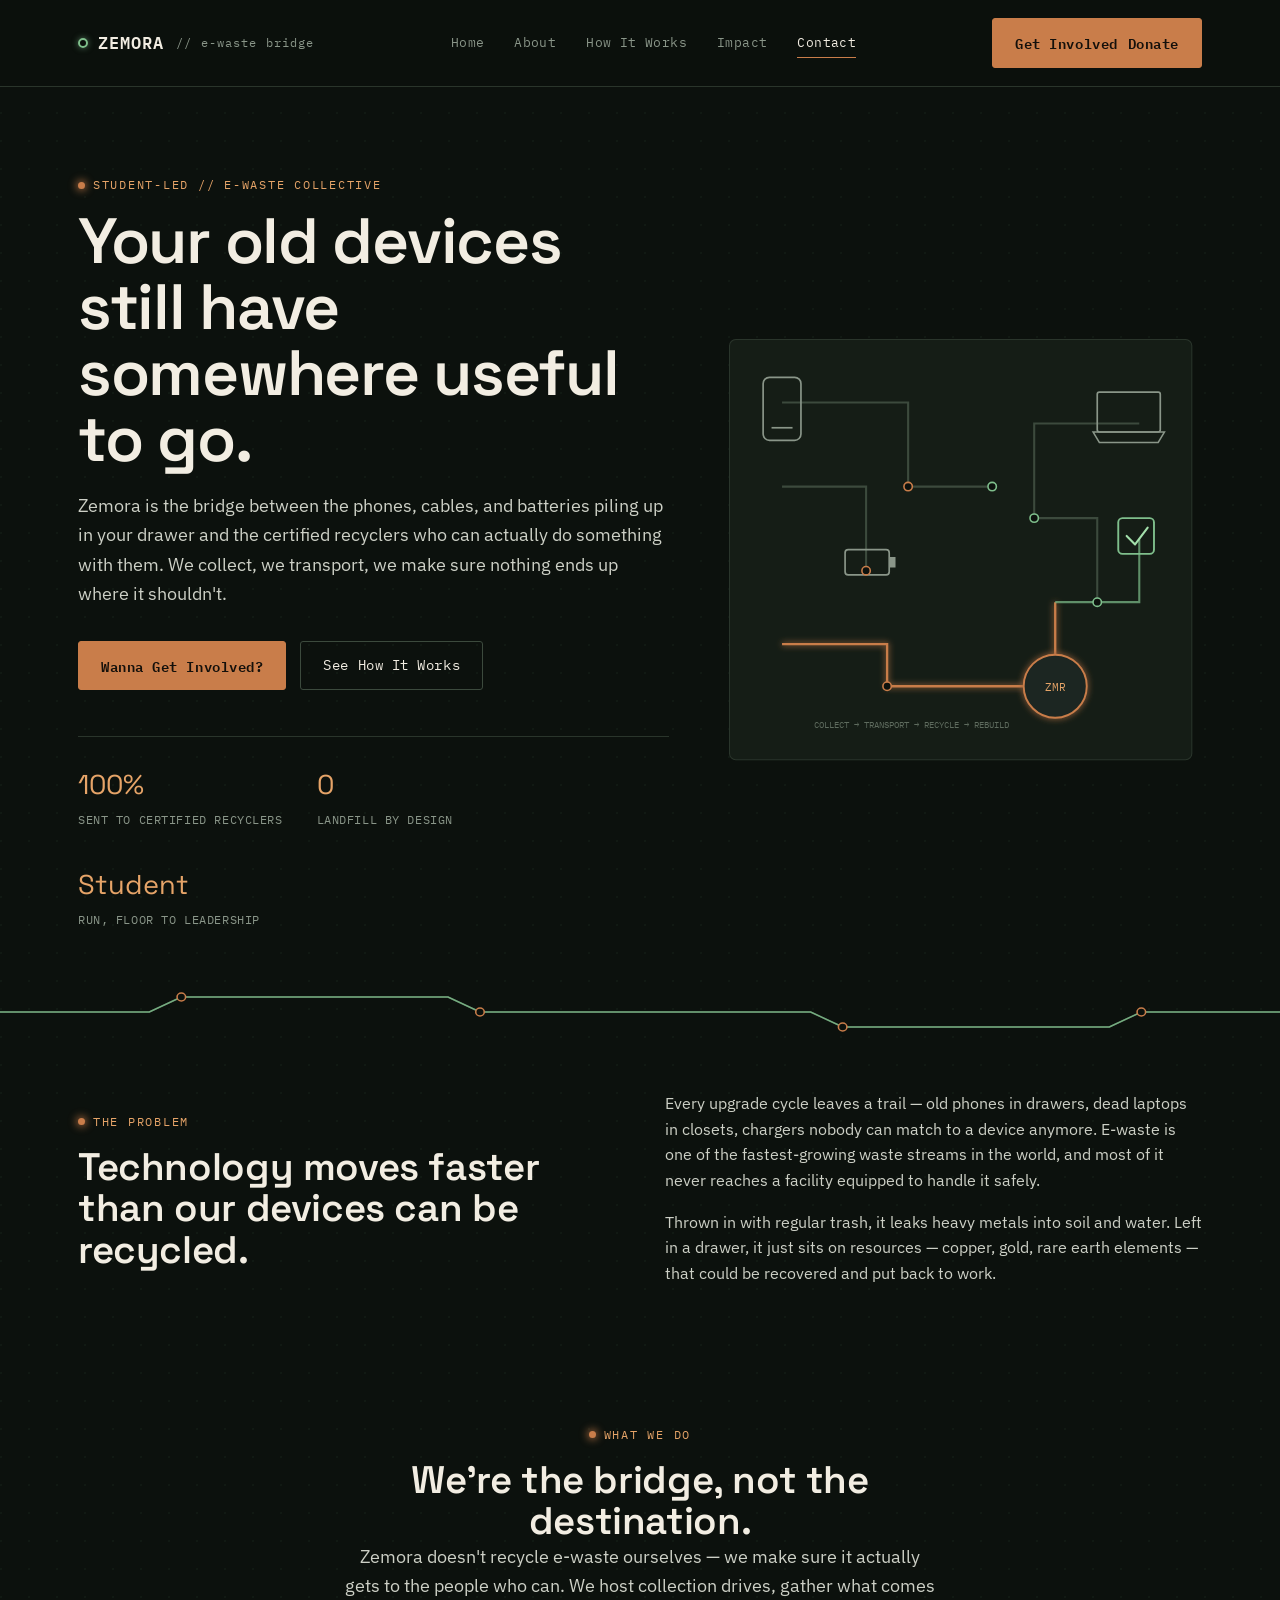
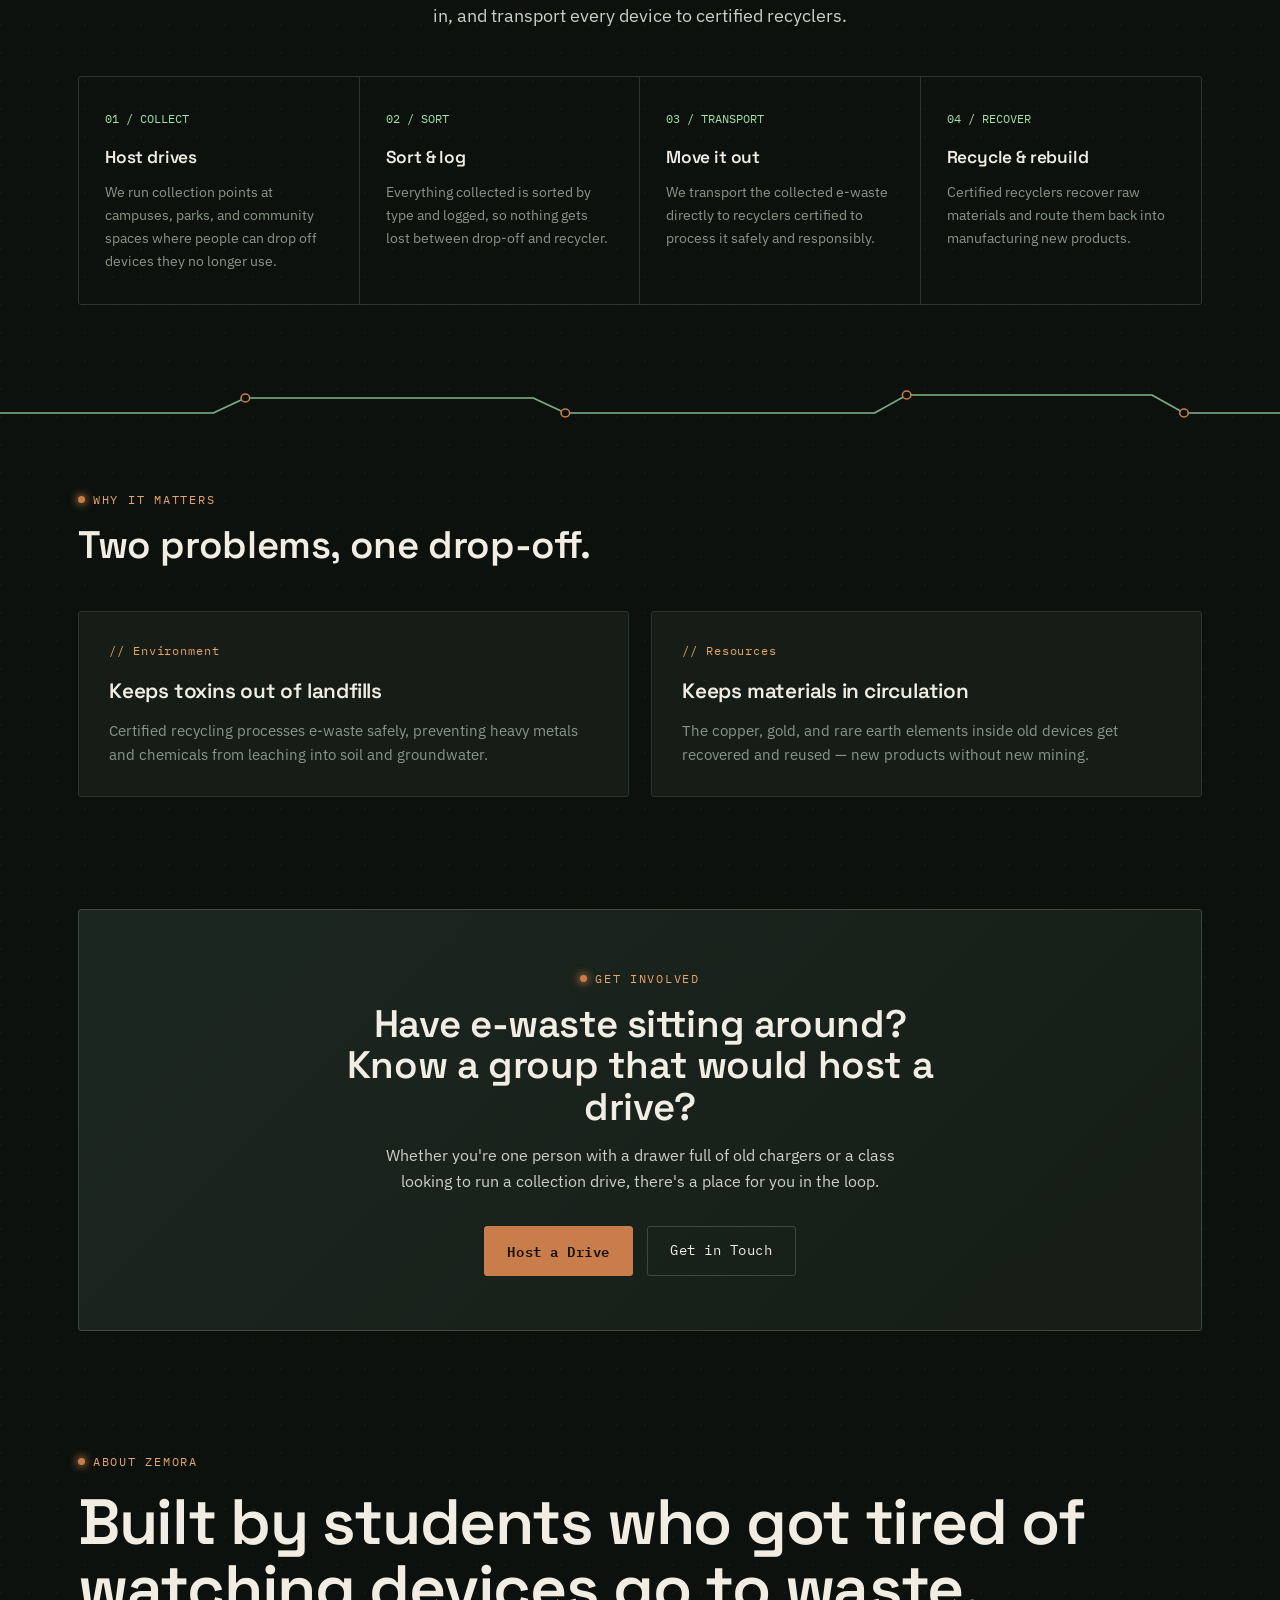
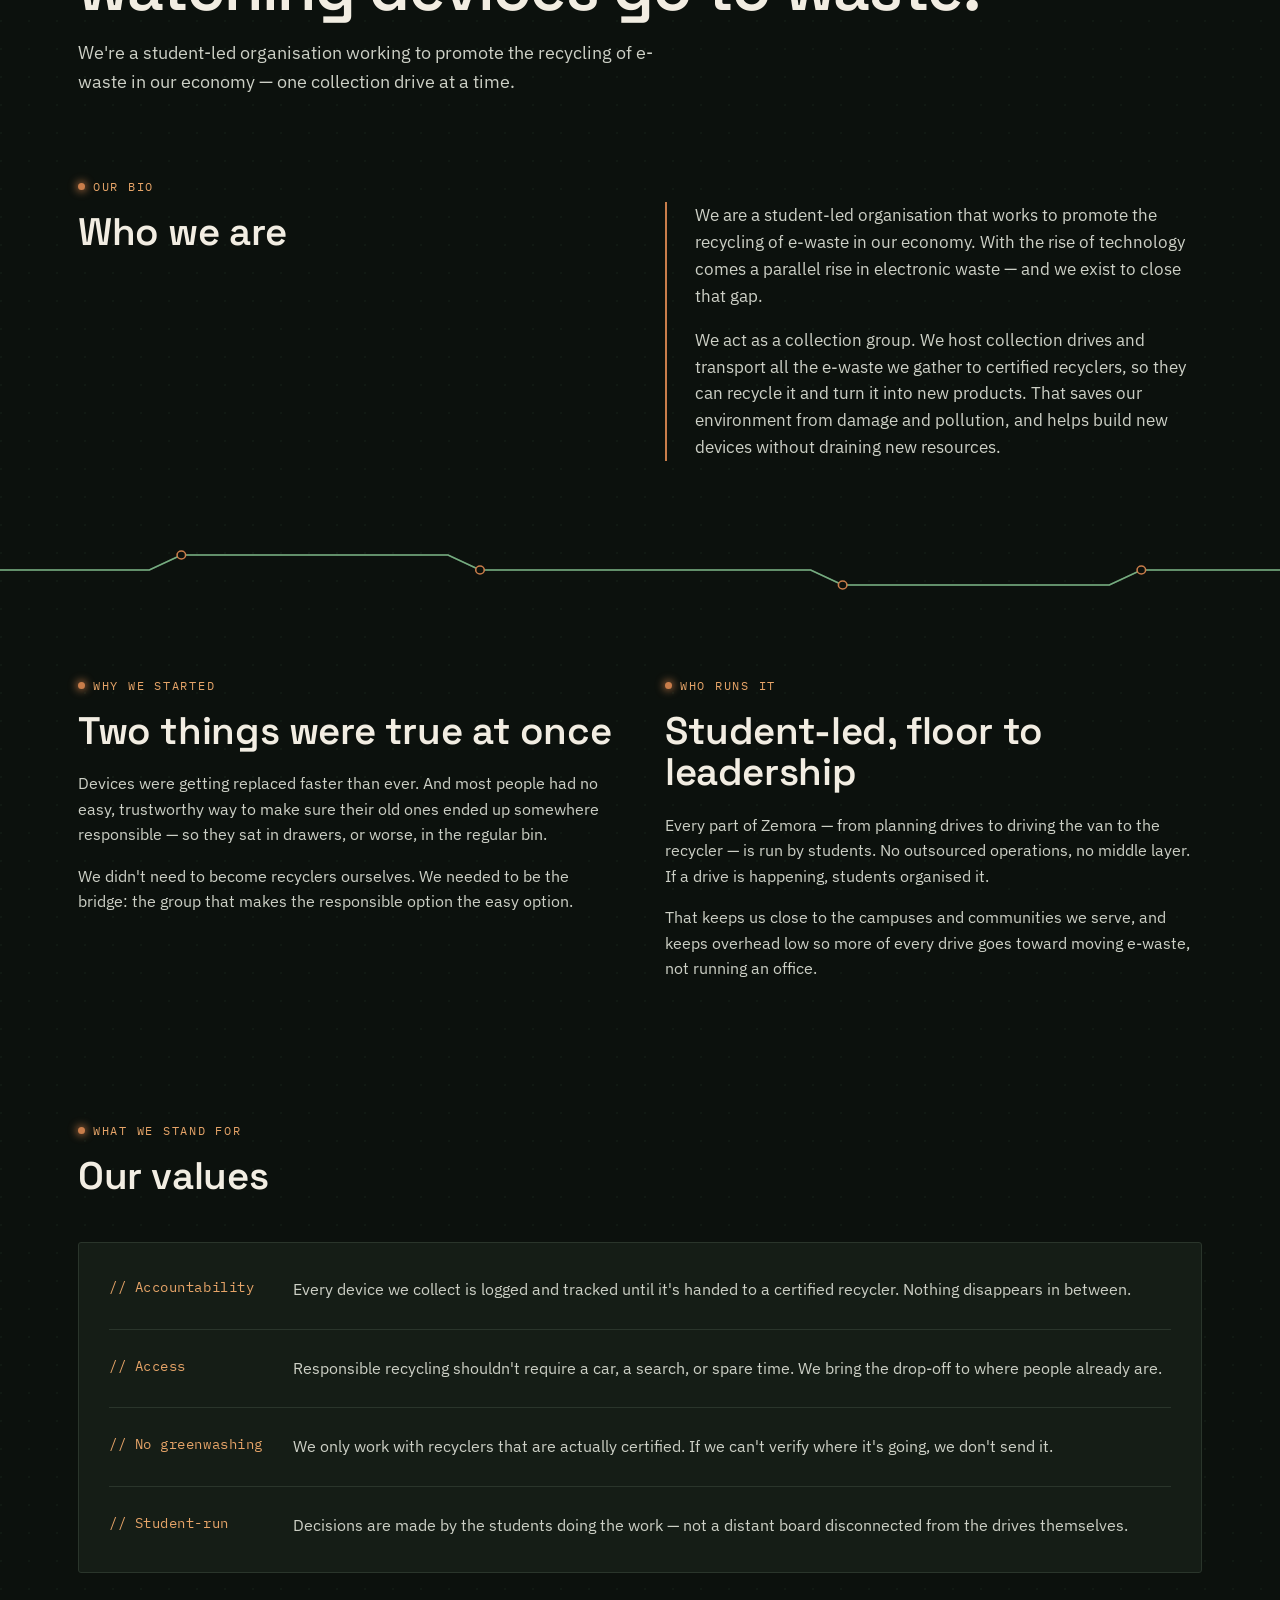
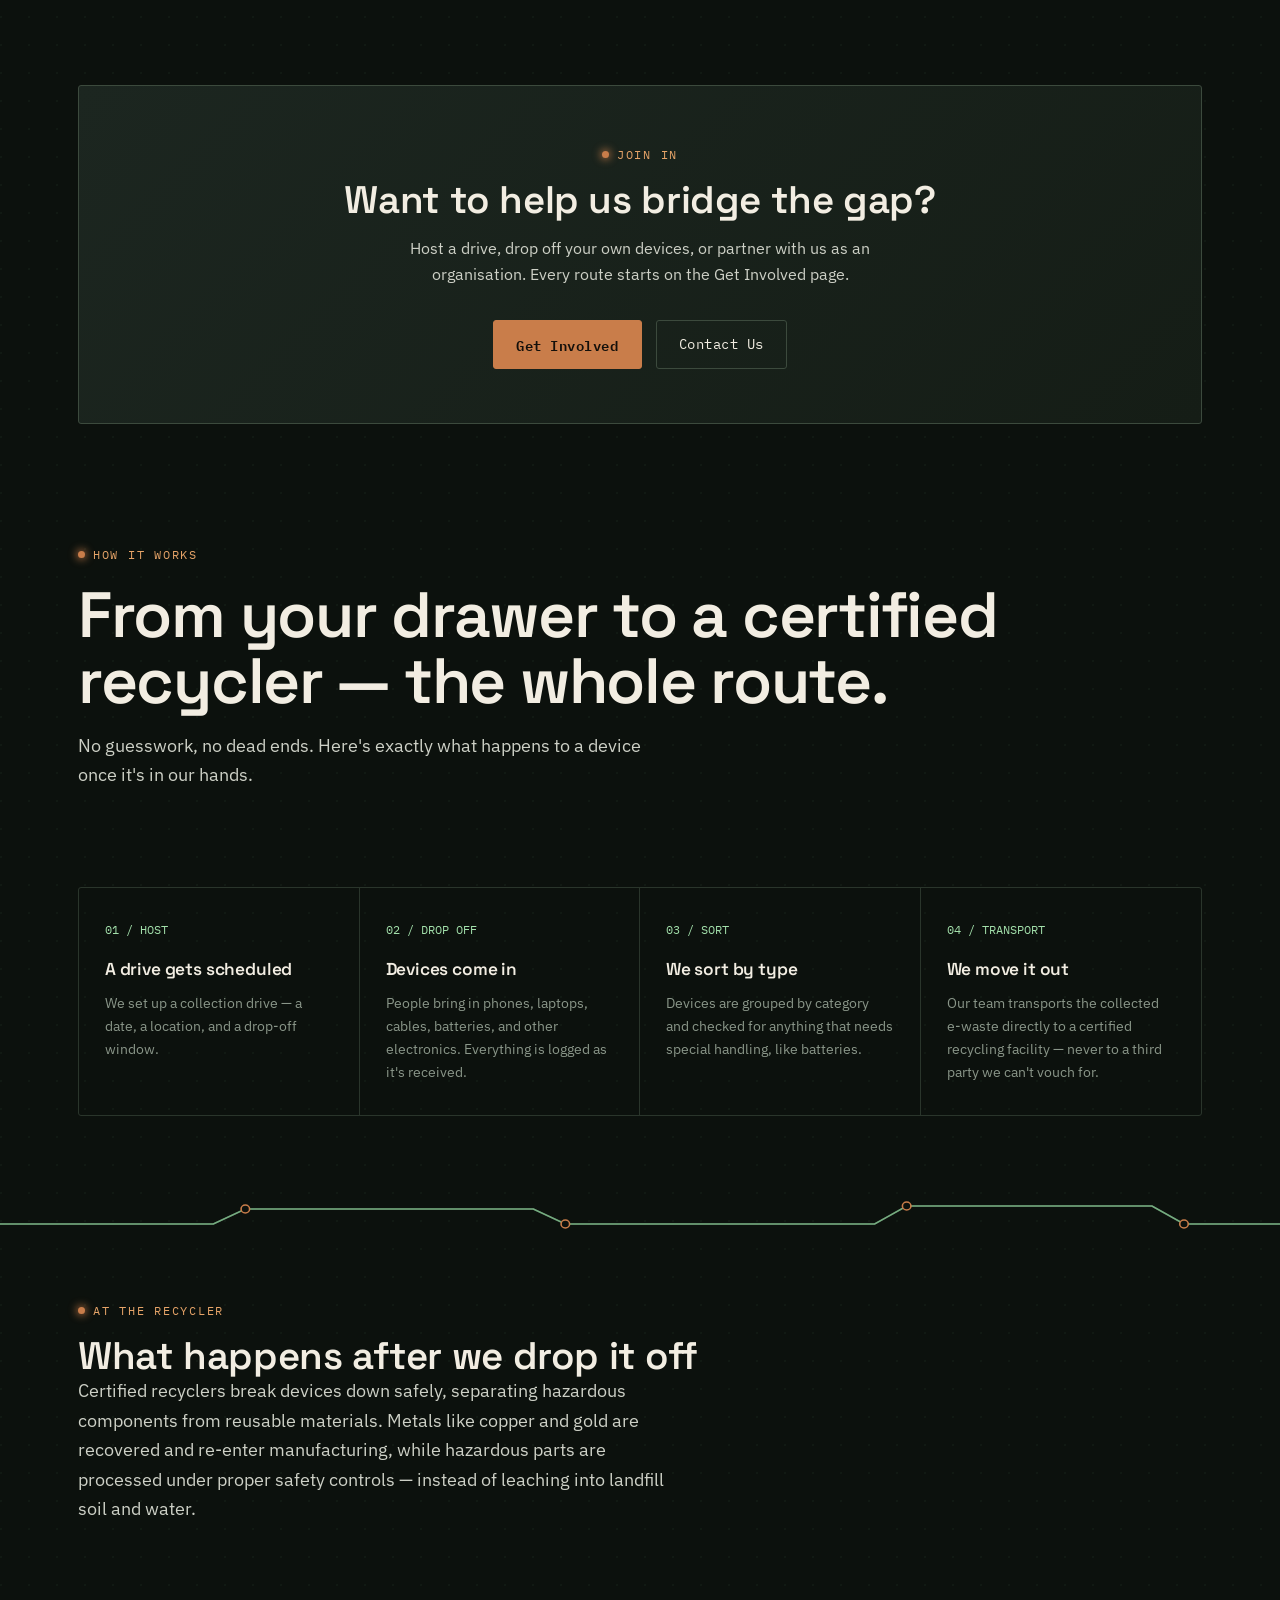
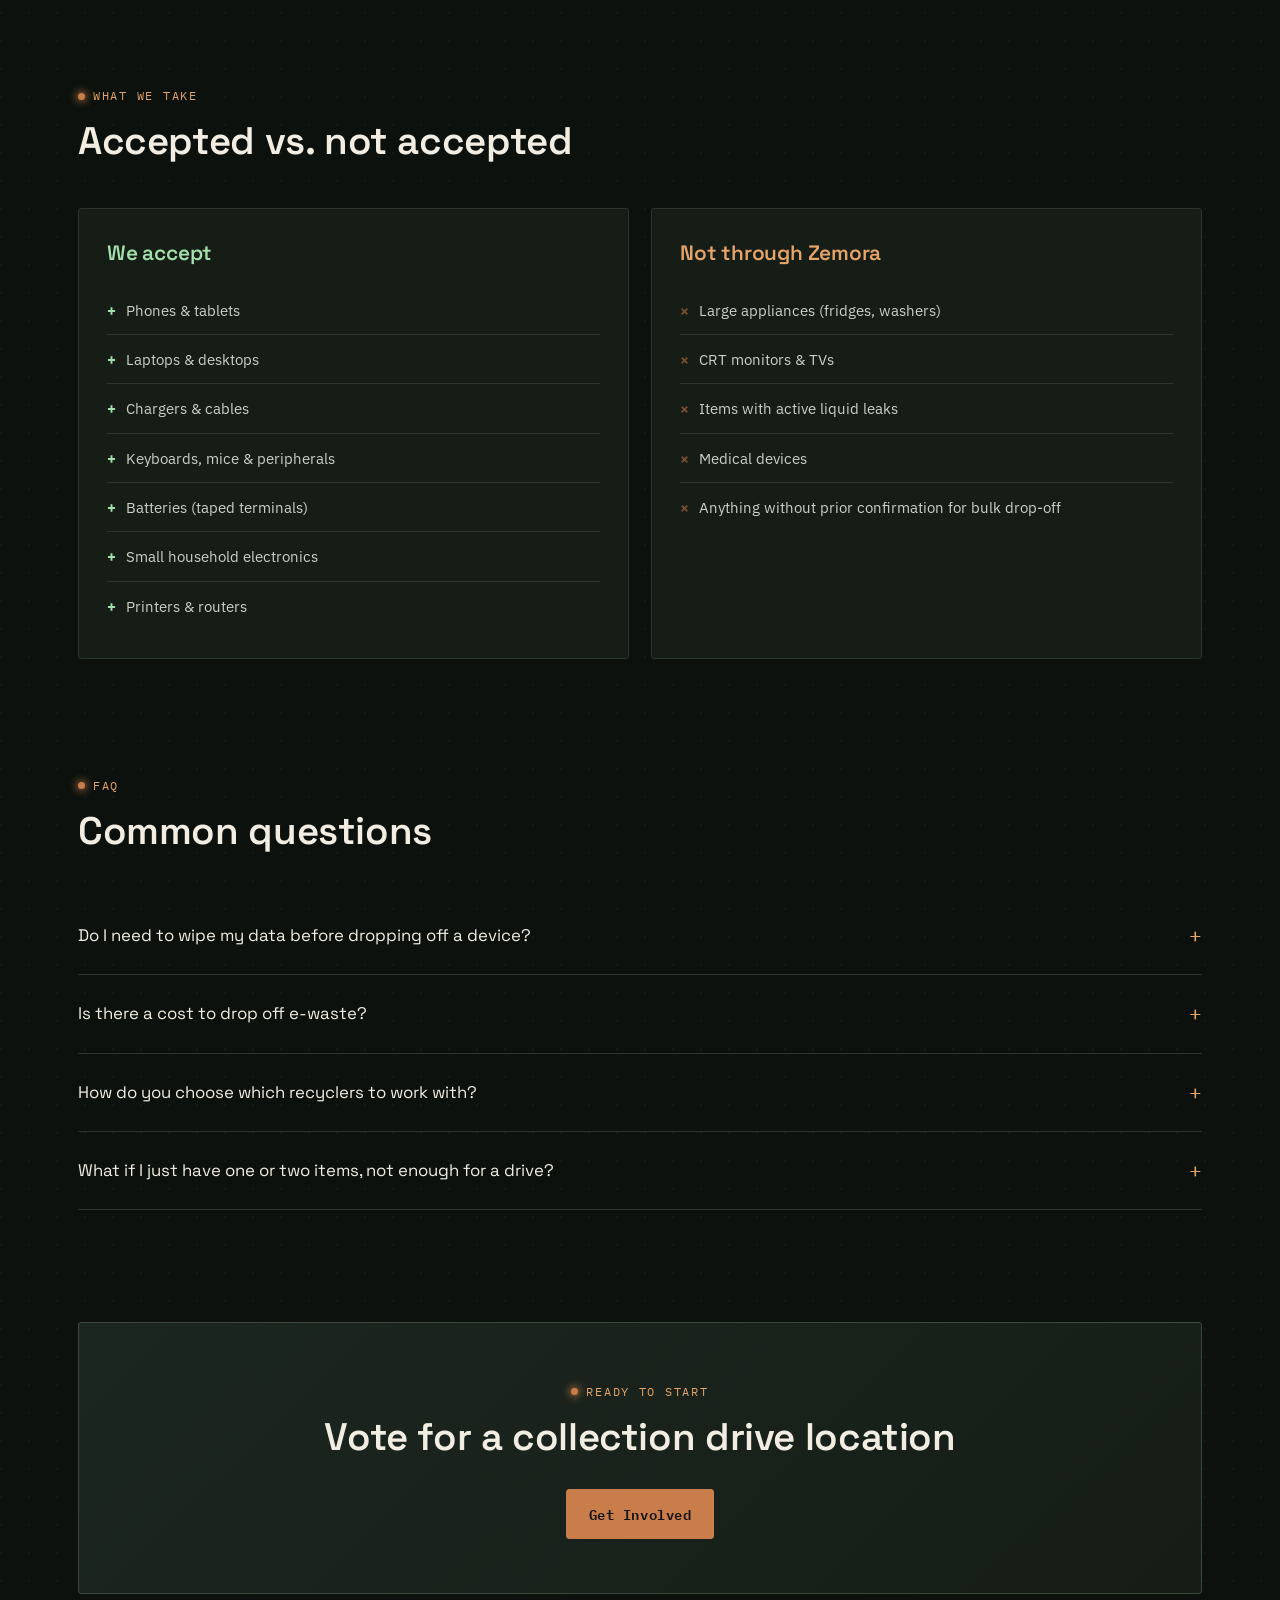
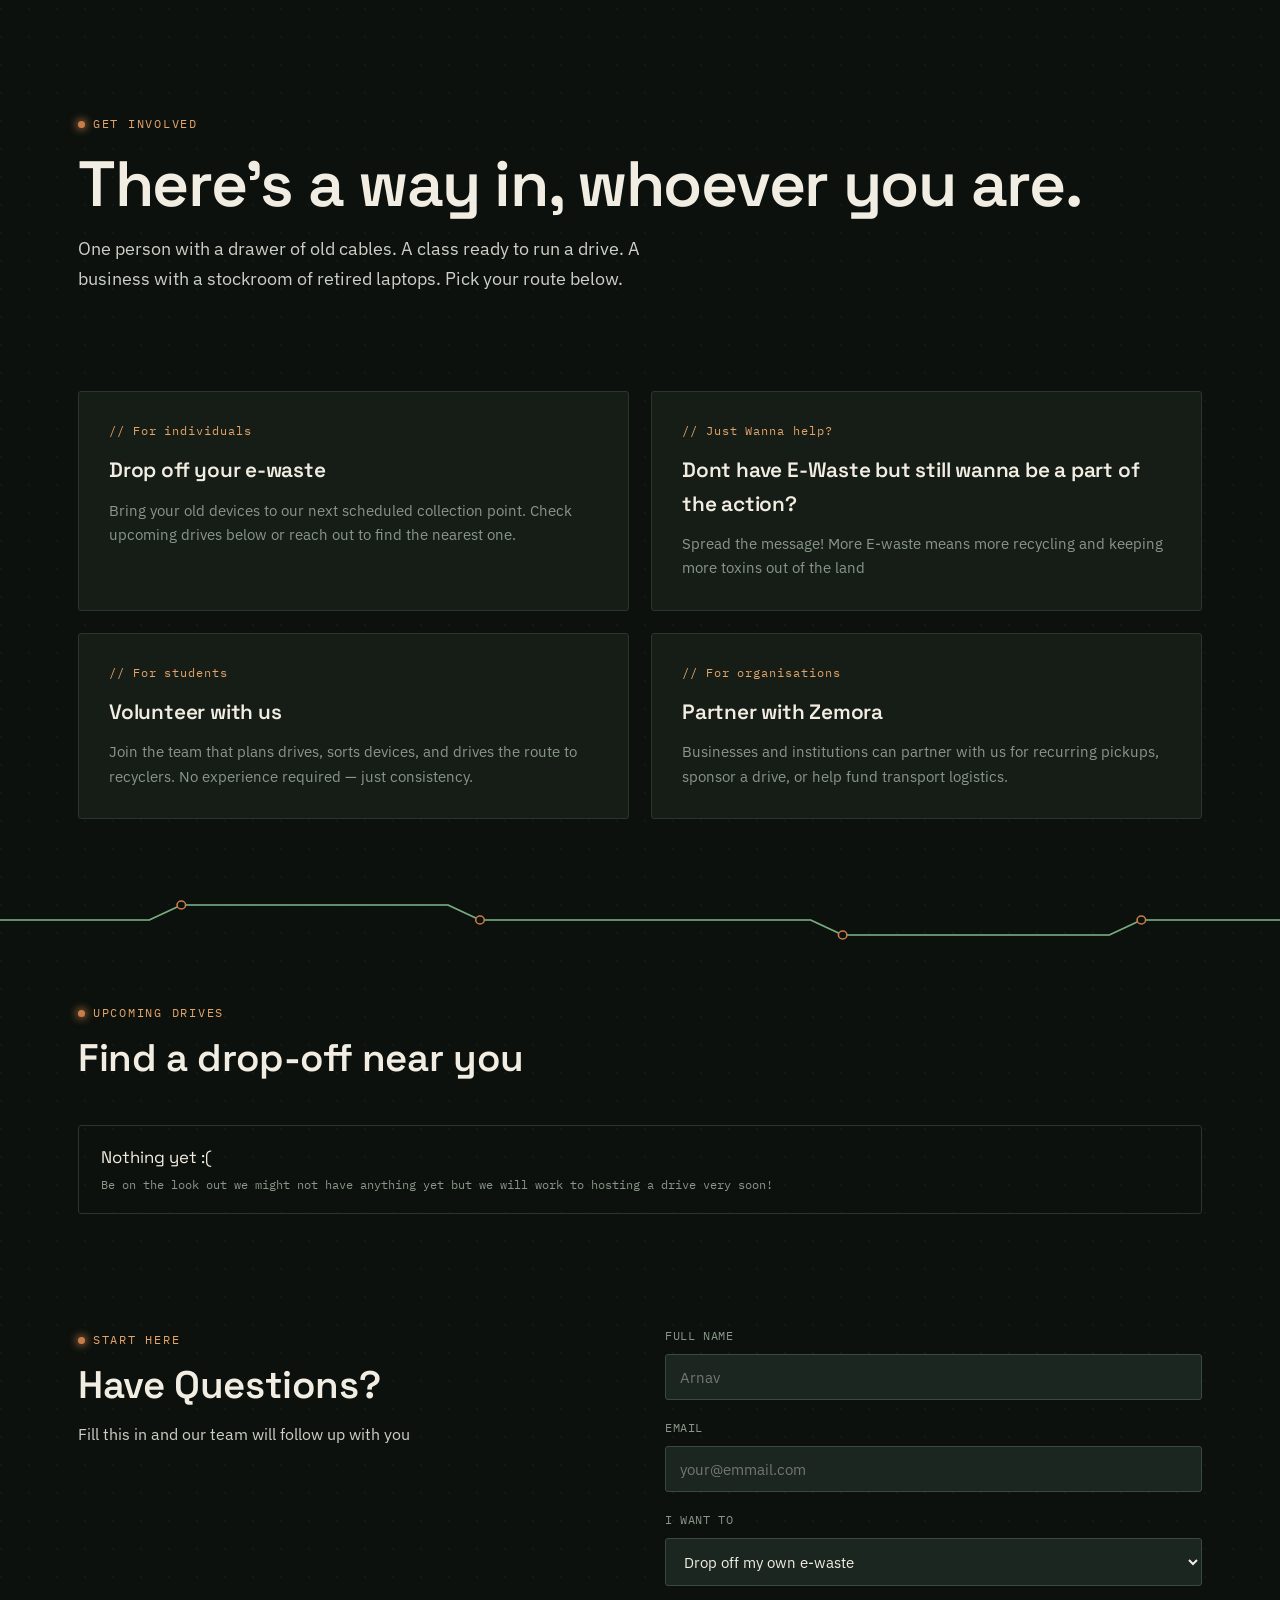
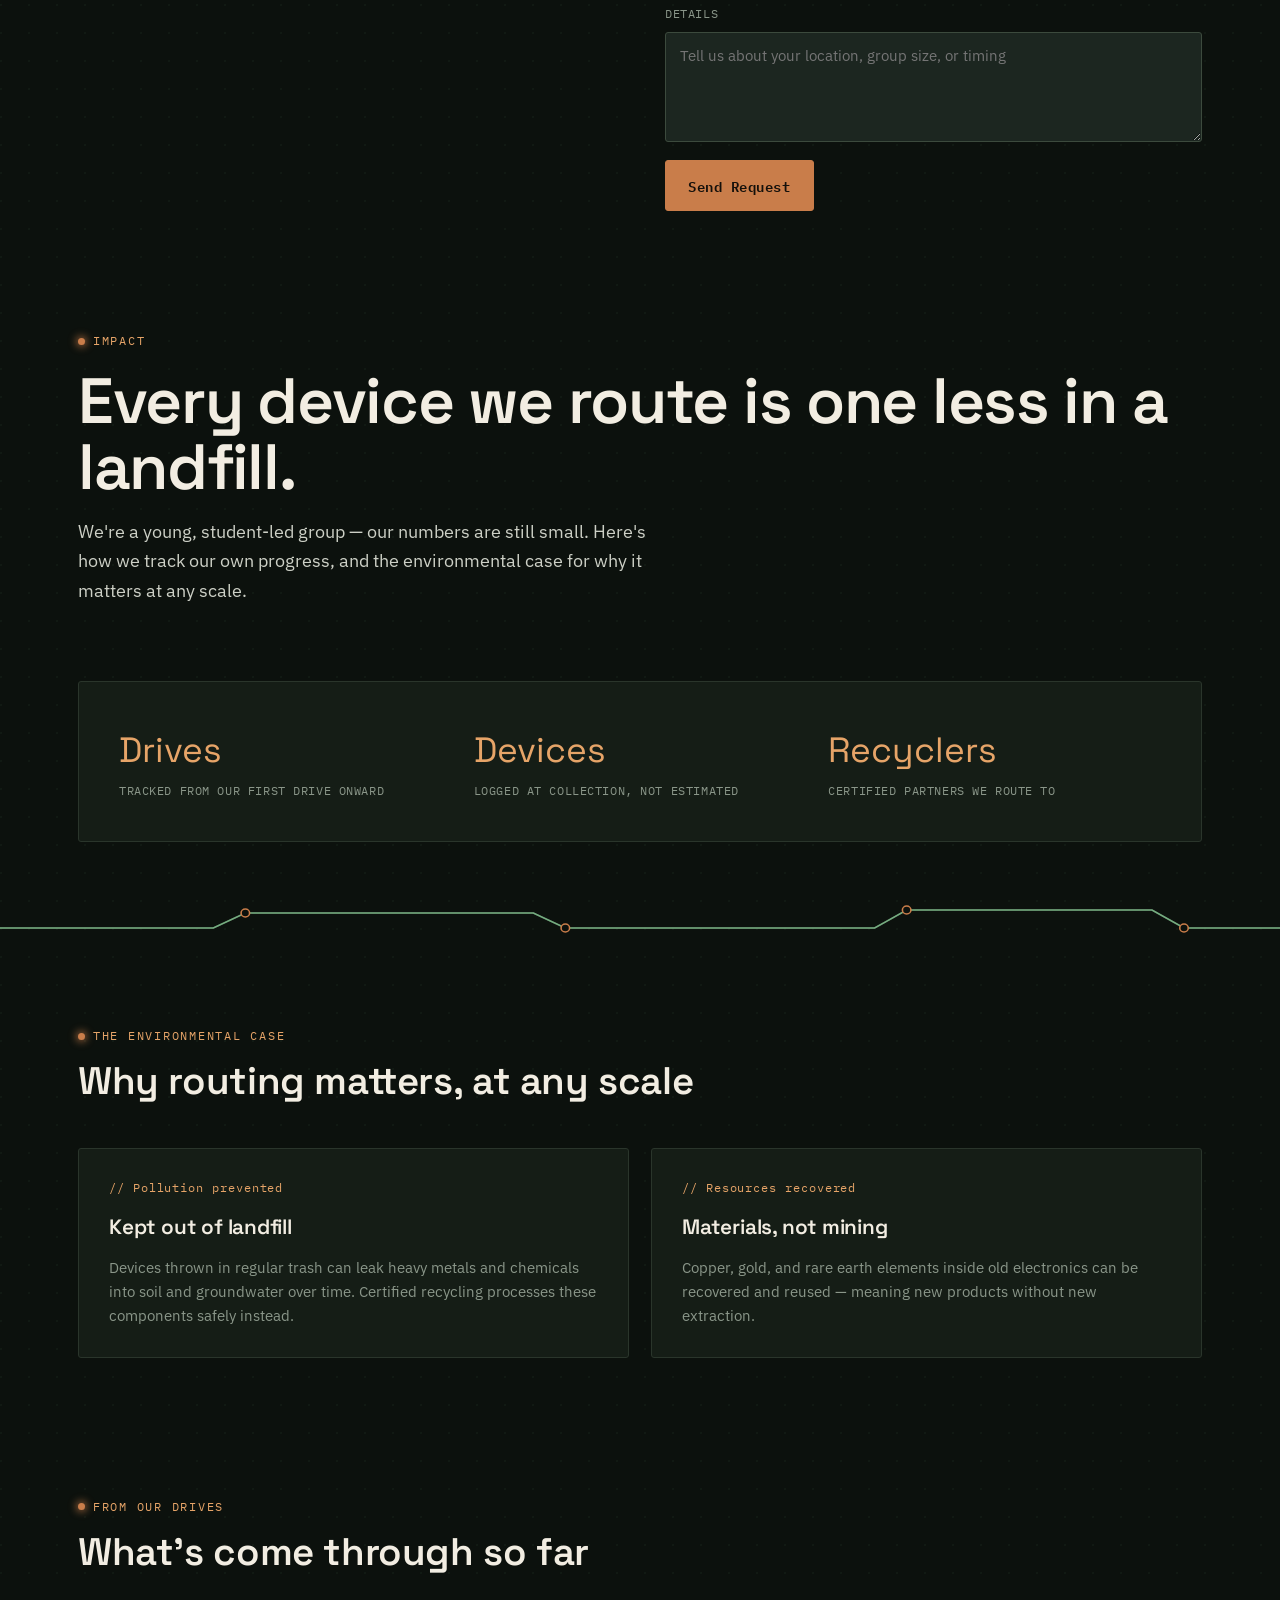
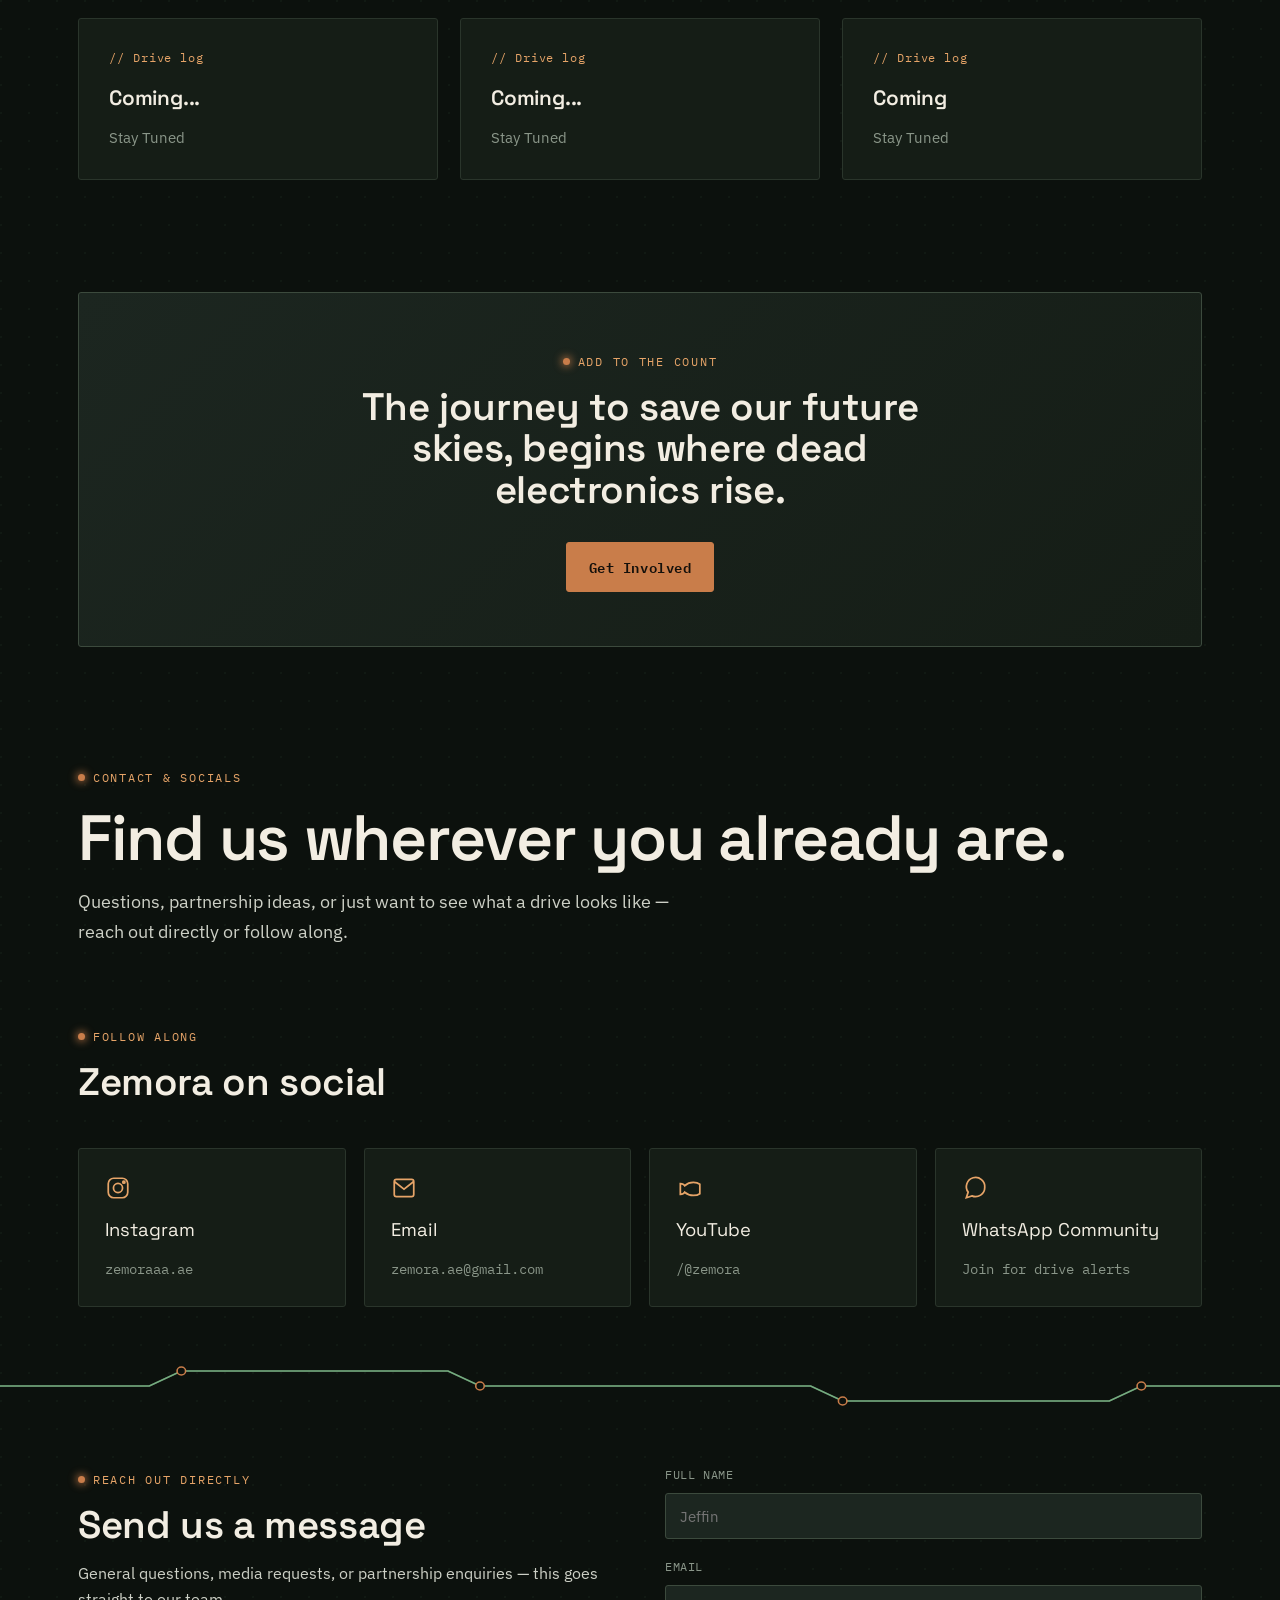
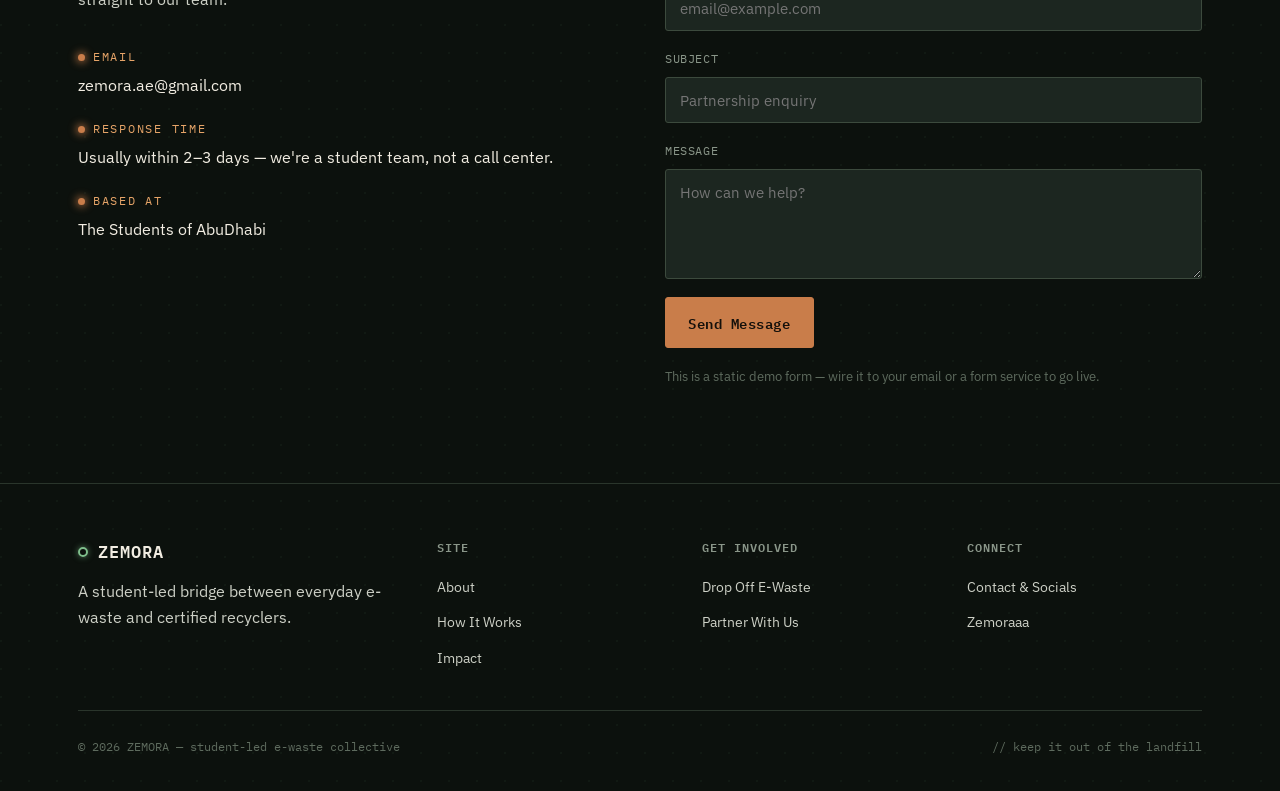
==== commit d5f9c9cf: "Update index.html" ====
--- a/index.html
+++ b/index.html
@@ -486,7 +486,7 @@
           <h2>Have Questions?</h2>
           <p style="margin-top:16px;">Fill this in and our team will follow up with you</p>
         </div>
-        <form class="contact-form" action="https://formsubmit.co/arnavkathait94@gmail.com" method="POST">
+        <form class="contact-form" action="https://formsubmit.co/zemora.ae@gmail.com" method="POST">
           <div class="field">
             <label for="name">Full name</label>
             <input type="text" id="name" name="name" placeholder="Arnav" required>
@@ -632,30 +632,15 @@
         <h2>Zemora on social</h2>
       </div>
       <div class="social-grid">
-        <a class="social-card" href="#" target="_blank" rel="noopener">
+        <a class="social-card" href="https://www.instagram.com/zemoraaa.ae/" target="_blank" rel="noopener">
           <svg class="icon" viewBox="0 0 24 24" fill="none" stroke="currentColor" stroke-width="1.6"><rect x="3" y="3" width="18" height="18" rx="5"/><circle cx="12" cy="12" r="4.2"/><circle cx="17.4" cy="6.6" r="1"/></svg>
           <div class="platform">Instagram</div>
-          <div class="handle">@zemora.eco</div>
+          <div class="handle">zemoraaa.ae</div>
         </a>
-        <a class="social-card" href="#" target="_blank" rel="noopener">
+        <a class="social-card" href="https://mail.google.com/mail/u/0/?tab=rm&ogbl#search/zemora.ae%40gmail.com?compose=new" target="_blank" rel="noopener">
           <svg class="icon" viewBox="0 0 24 24" fill="none" stroke="currentColor" stroke-width="1.6"><rect x="3" y="4" width="18" height="16" rx="2"/><path d="M3 6l9 7 9-7"/></svg>
           <div class="platform">Email</div>
-          <div class="handle">hello@zemora.org</div>
-        </a>
-        <a class="social-card" href="#" target="_blank" rel="noopener">
-          <svg class="icon" viewBox="0 0 24 24" fill="none" stroke="currentColor" stroke-width="1.6"><rect x="3" y="3" width="7" height="7"/><rect x="14" y="3" width="7" height="7"/><rect x="3" y="14" width="7" height="7"/><rect x="14" y="14" width="7" height="7"/></svg>
-          <div class="platform">LinkedIn</div>
-          <div class="handle">/company/zemora</div>
-        </a>
-        <a class="social-card" href="#" target="_blank" rel="noopener">
-          <svg class="icon" viewBox="0 0 24 24" fill="none" stroke="currentColor" stroke-width="1.6"><path d="M4 4l16 16M20 4L4 20"/></svg>
-          <div class="platform">X / Twitter</div>
-          <div class="handle">@zemora_eco</div>
-        </a>
-        <a class="social-card" href="#" target="_blank" rel="noopener">
-          <svg class="icon" viewBox="0 0 24 24" fill="none" stroke="currentColor" stroke-width="1.6"><path d="M9 19V6l10 -2v13"/><circle cx="6" cy="19" r="3"/><circle cx="16" cy="17" r="3"/></svg>
-          <div class="platform">TikTok</div>
-          <div class="handle">@zemora.eco</div>
+          <div class="handle">zemora.ae@gmail.com</div>
         </a>
         <a class="social-card" href="#" target="_blank" rel="noopener">
           <svg class="icon" viewBox="0 0 24 24" fill="none" stroke="currentColor" stroke-width="1.6"><path d="M22 8.5s-2.2-1.6-6-1.6c-4.5 0-8 3-8 3s-1-2-4-2v10c3 0 4-2 4-2s3.5 3 8 3c3.8 0 6-1.6 6-1.6z"/></svg>
@@ -667,13 +652,7 @@
           <div class="platform">WhatsApp Community</div>
           <div class="handle">Join for drive alerts</div>
         </a>
-        <a class="social-card" href="#" target="_blank" rel="noopener">
-          <svg class="icon" viewBox="0 0 24 24" fill="none" stroke="currentColor" stroke-width="1.6"><path d="M12 2 2 7l10 5 10-5-10-5z"/><path d="M2 17l10 5 10-5"/><path d="M2 12l10 5 10-5"/></svg>
-          <div class="platform">Campus Chapter Directory</div>
-          <div class="handle">Find your local group</div>
-        </a>
-      </div>
-      <p class="form-note" style="margin-top:20px;">Placeholder handles — swap in your real profile links before publishing.</p>
+      </div>
     </div>
   </section>
 
@@ -694,7 +673,7 @@
           <div class="flow" style="margin-top:30px;">
             <div>
               <div class="eyebrow" style="margin-bottom:6px;">Email</div>
-              <p style="color:var(--text);">hello@zemora.org</p>
+              <p style="color:var(--text);">zemora.ae@gmail.com</p>
             </div>
             <div>
               <div class="eyebrow" style="margin-bottom:6px;">Response time</div>
@@ -702,19 +681,19 @@
             </div>
             <div>
               <div class="eyebrow" style="margin-bottom:6px;">Based at</div>
-              <p style="color:var(--text);">Main University Campus & partner community sites</p>
+              <p style="color:var(--text);">The Students of AbuDhabi</p>
             </div>
           </div>
         </div>
 
-        <form class="contact-form">
+        <form class="contact-form" action="https://formsubmit.co/zemora.ae@gmail.com" method="POST">
           <div class="field">
             <label for="c-name">Full name</label>
-            <input type="text" id="c-name" name="name" placeholder="Jordan Lee" required>
+            <input type="text" id="c-name" name="name" placeholder="Jeffin" required>
           </div>
           <div class="field">
             <label for="c-email">Email</label>
-            <input type="email" id="c-email" name="email" placeholder="you@example.com" required>
+            <input type="email" id="c-email" name="email" placeholder="email@example.com" required>
           </div>
           <div class="field">
             <label for="c-subject">Subject</label>
@@ -752,7 +731,6 @@
       <div>
         <h4>Get Involved</h4>
         <ul>
-          <li><a href="#get-involved">Host a Drive</a></li>
           <li><a href="#get-involved">Drop Off E-Waste</a></li>
           <li><a href="#get-involved">Partner With Us</a></li>
         </ul>
@@ -761,7 +739,7 @@
         <h4>Connect</h4>
         <ul>
           <li><a href="#contact">Contact & Socials</a></li>
-          <li><a href="mailto:hello@zemora.org">hello@zemora.org</a></li>
+          <li><a href="https://www.instagram.com/zemoraaa.ae/">Zemoraaa</a></li>
         </ul>
       </div>
     </div>
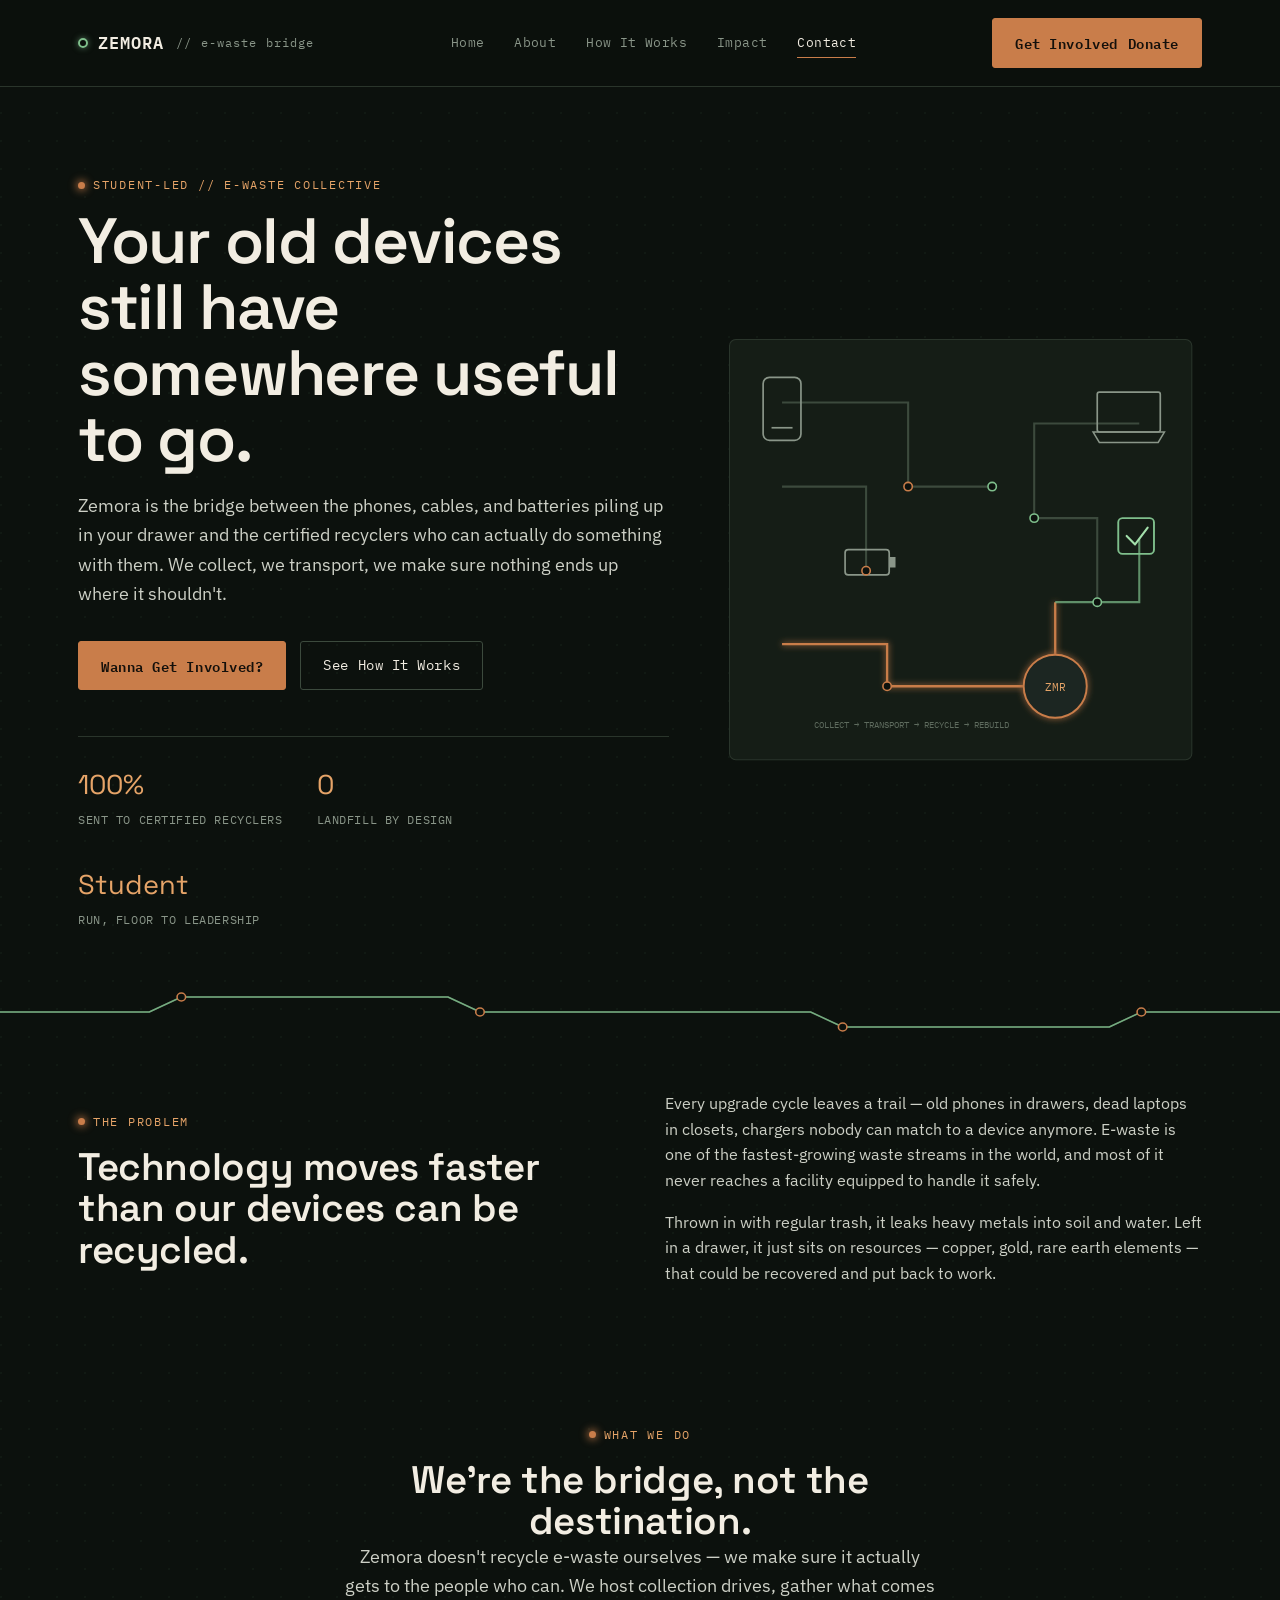
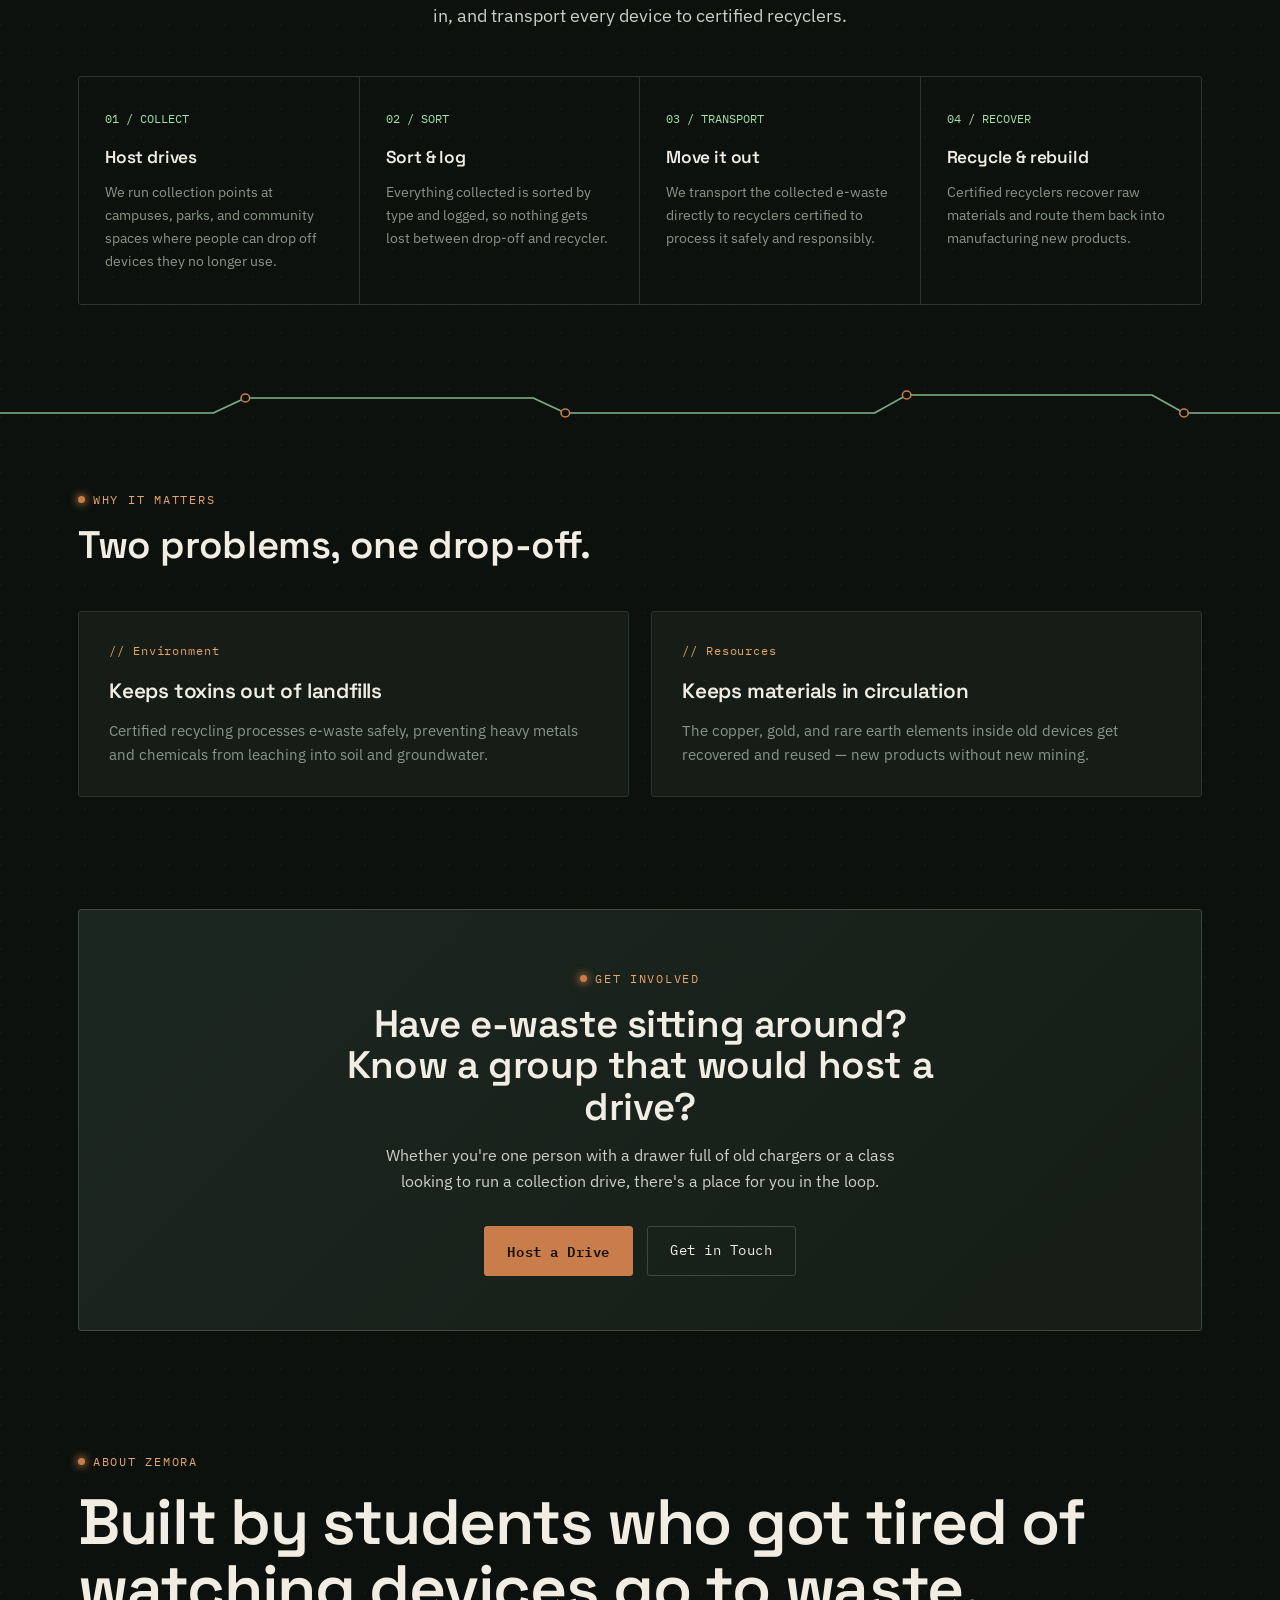
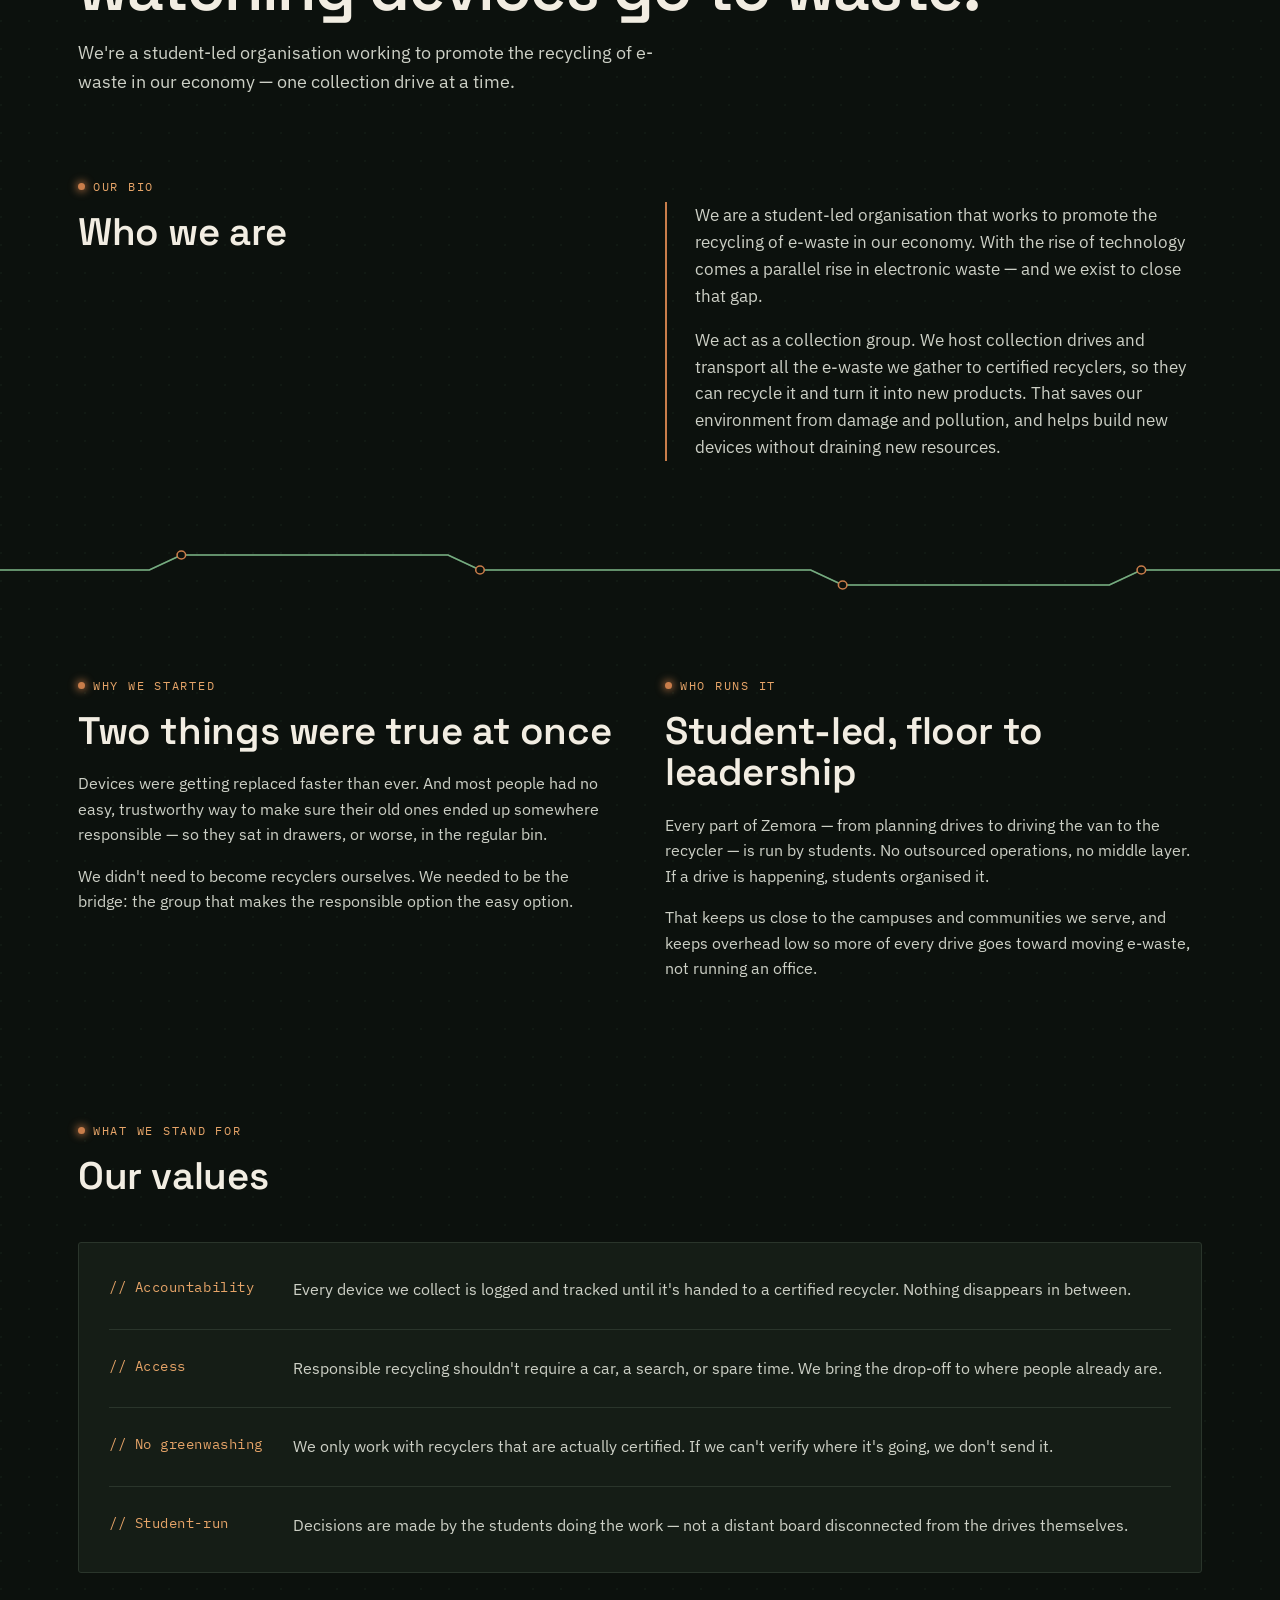
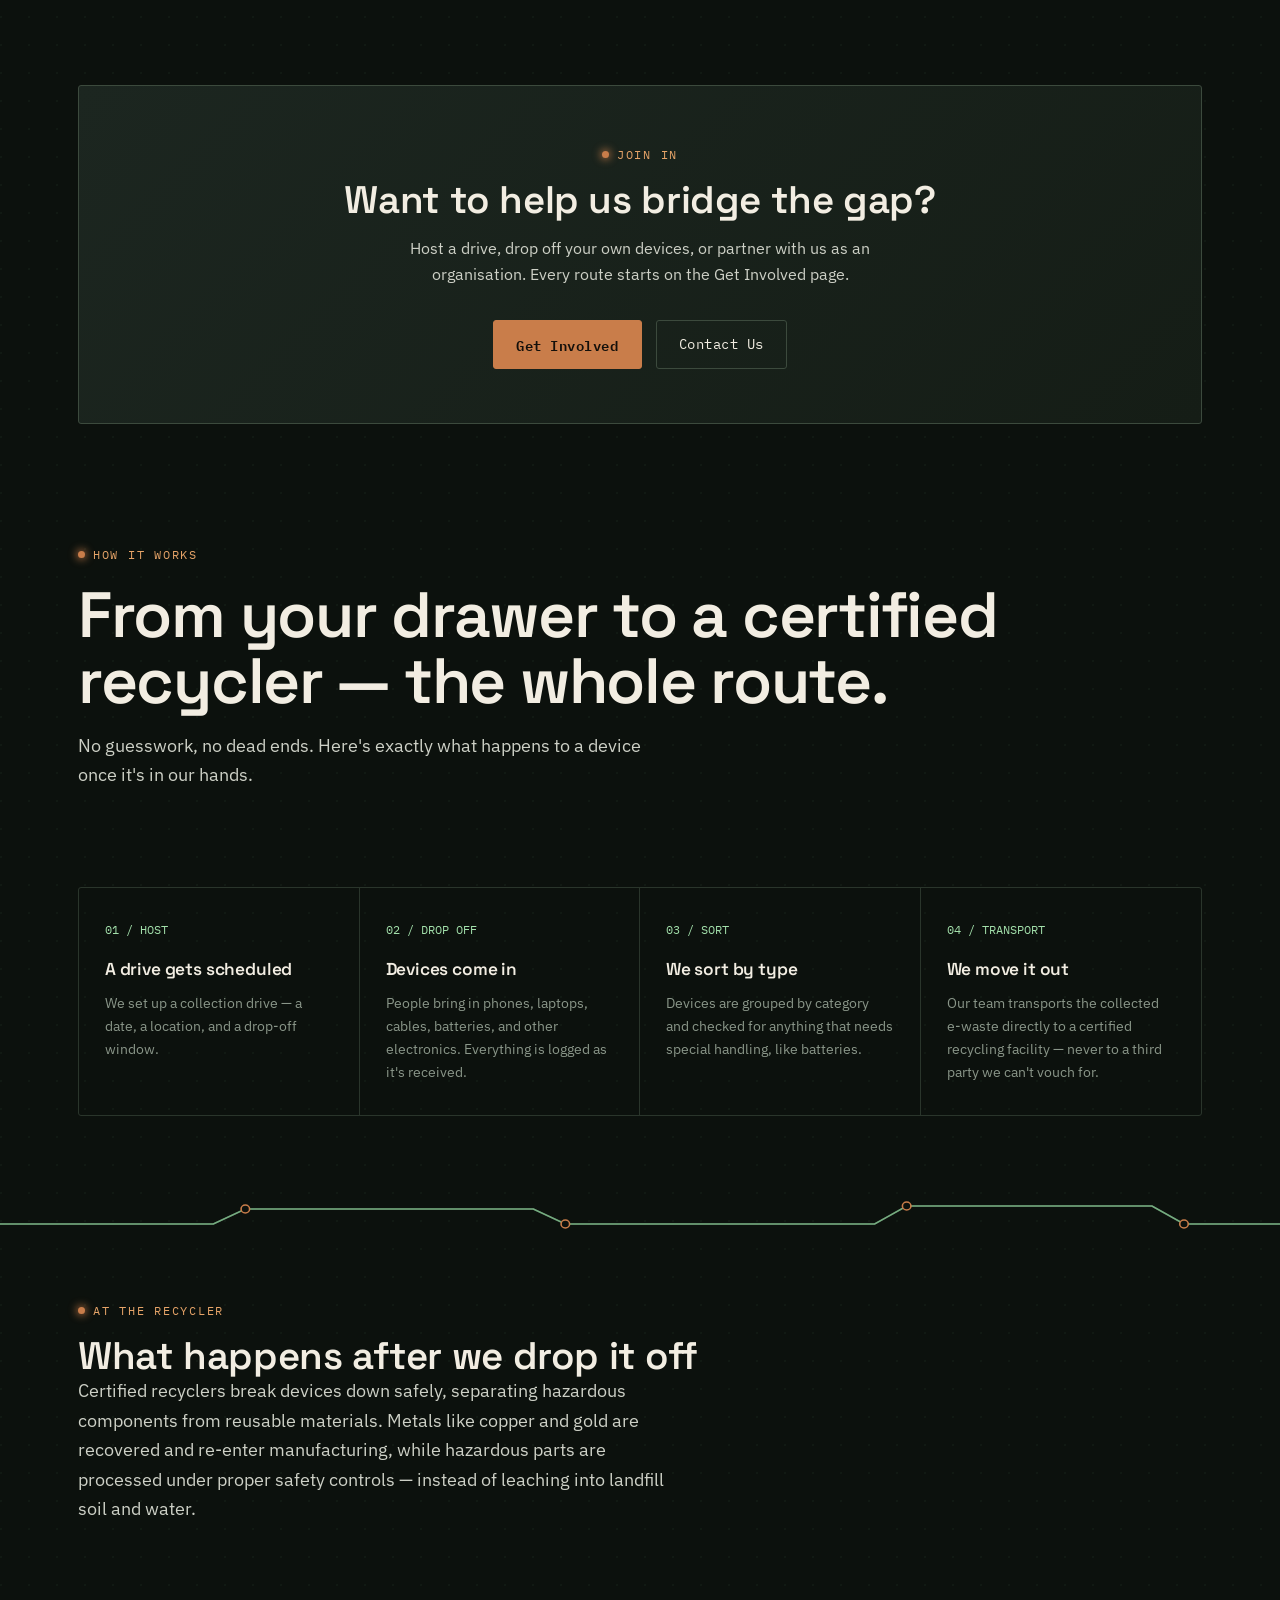
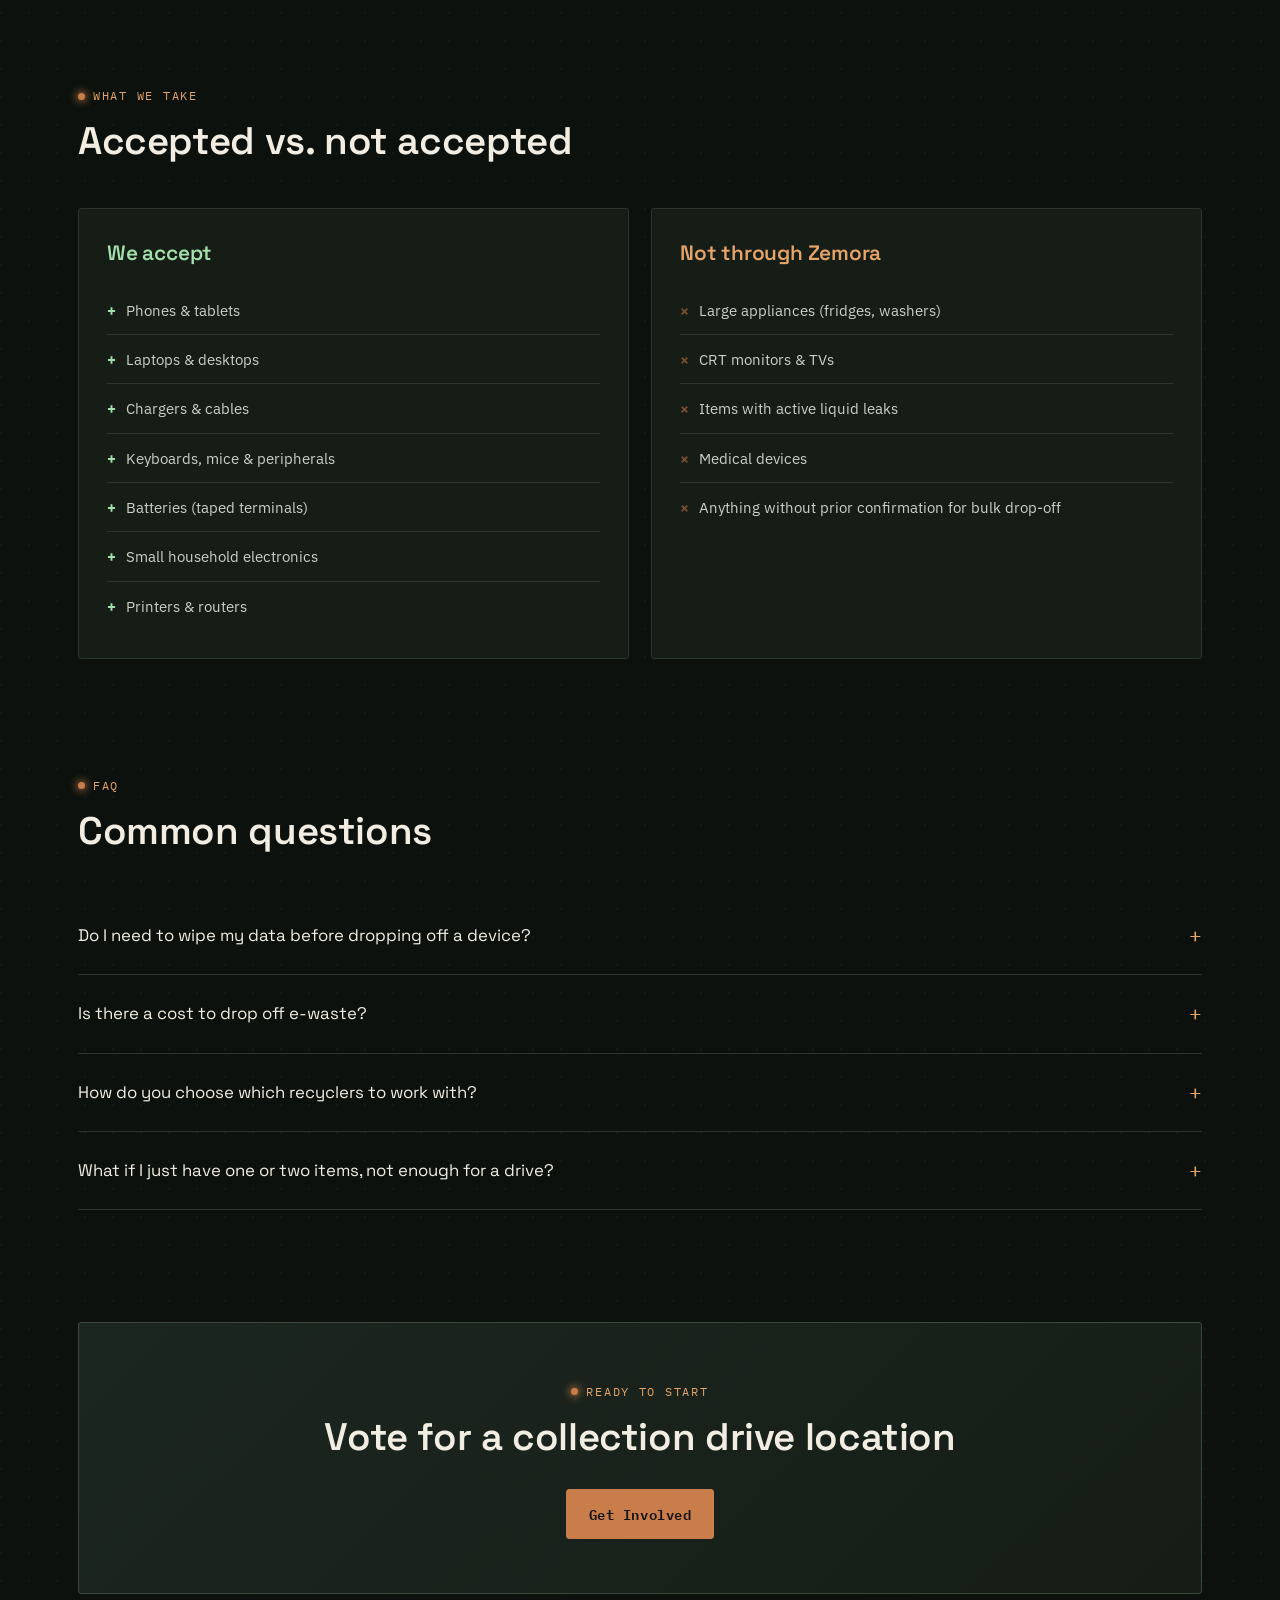
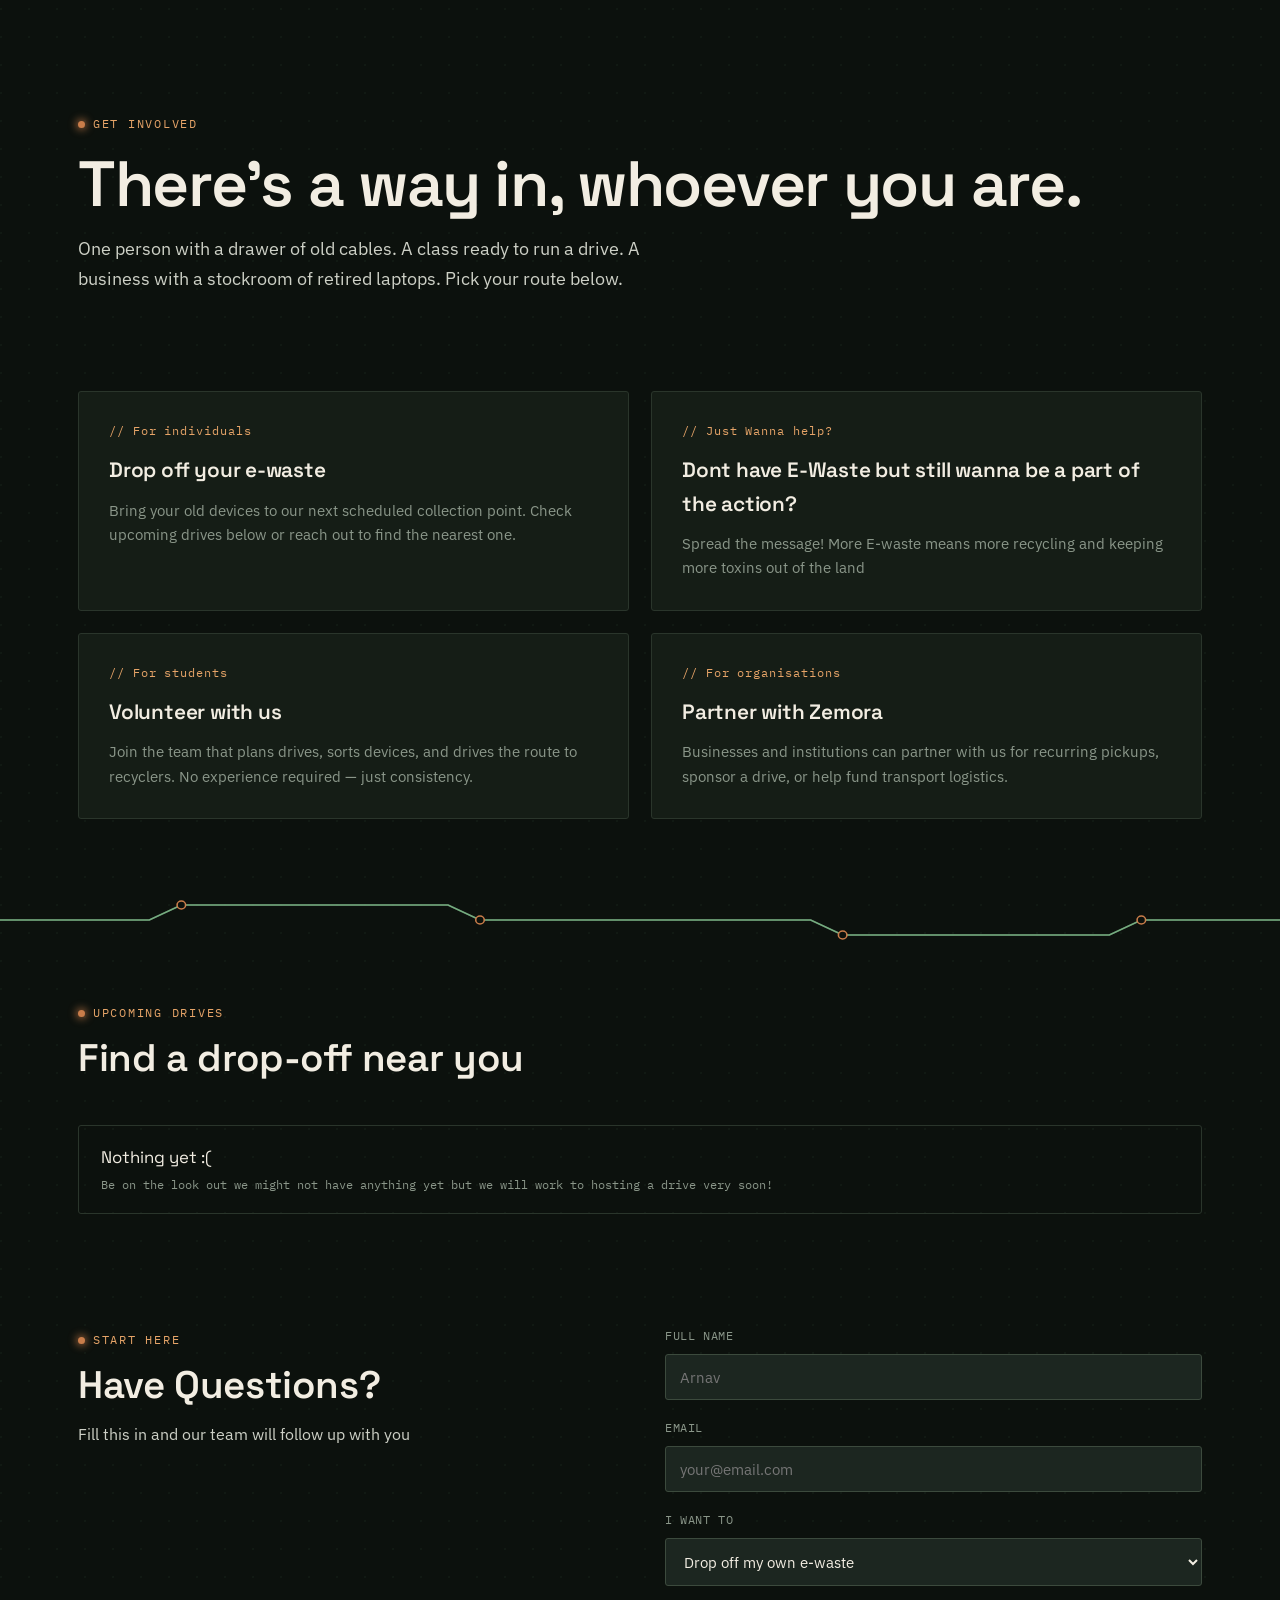
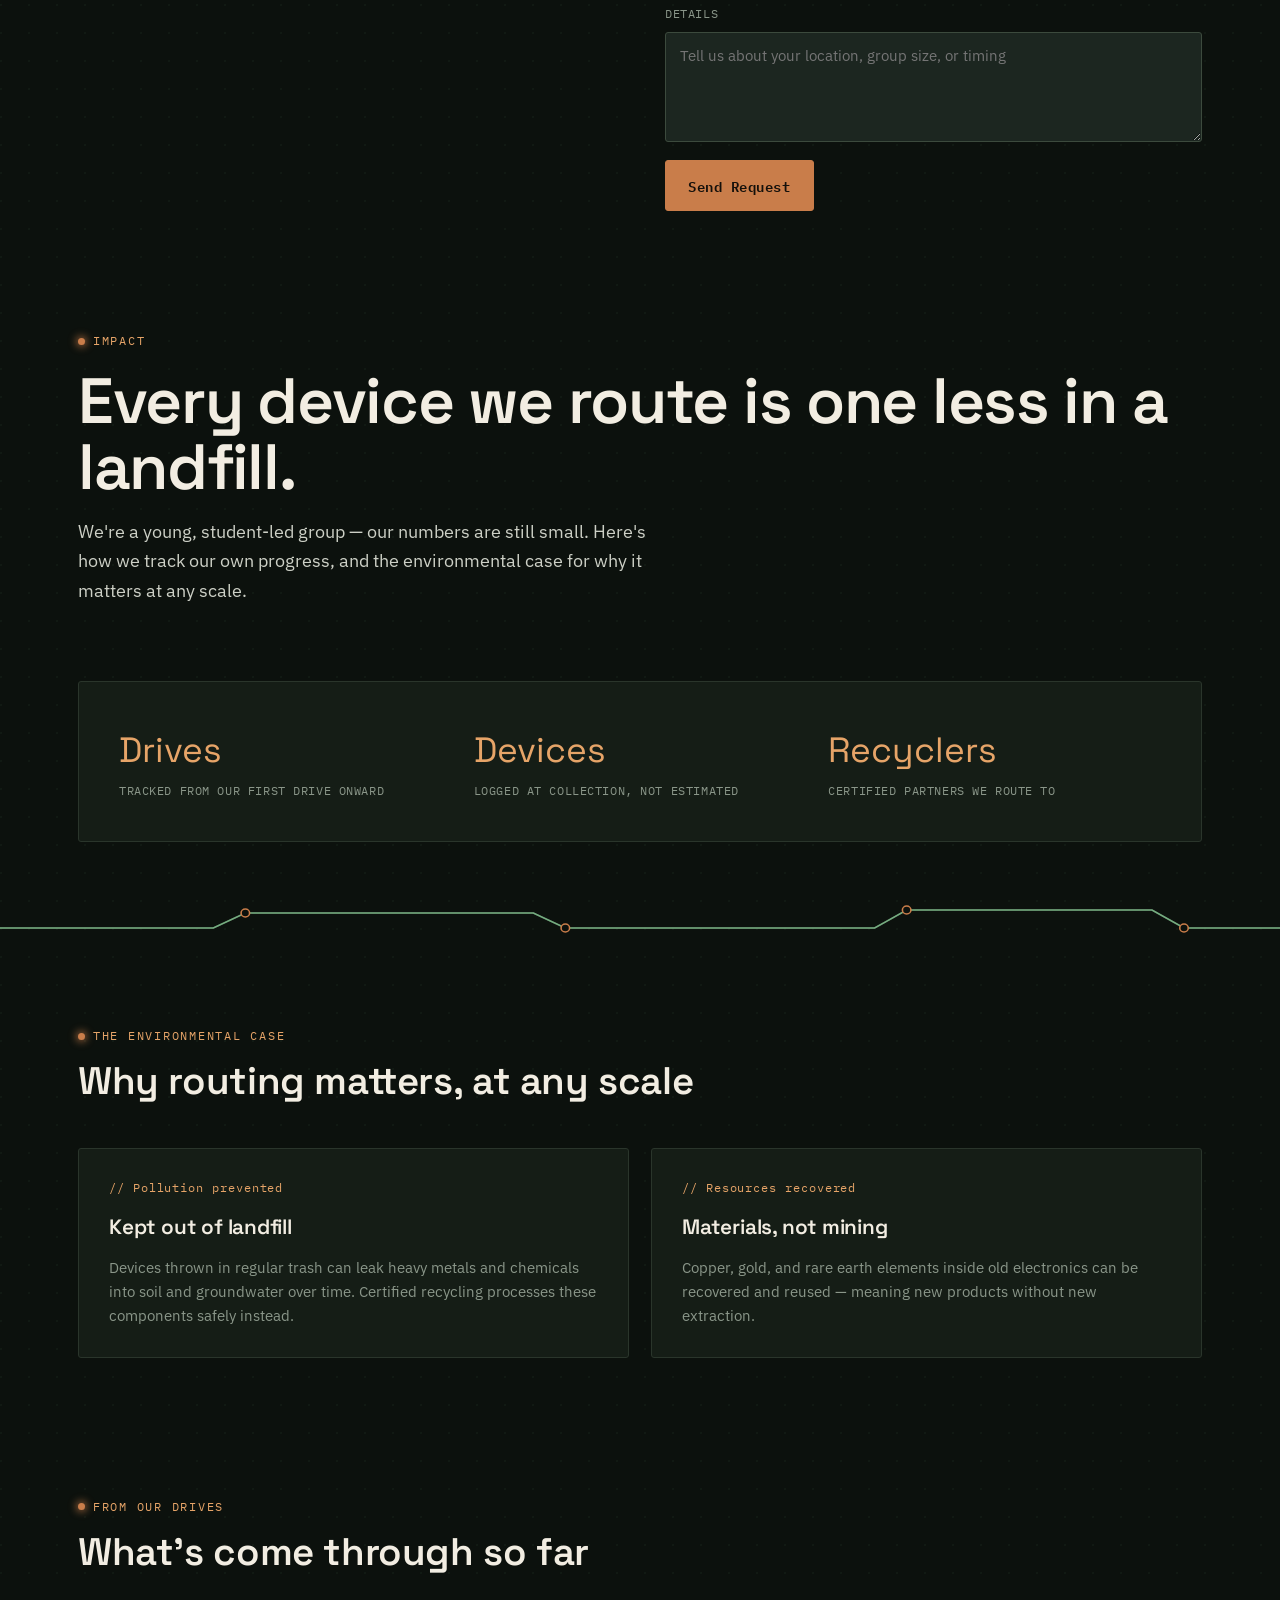
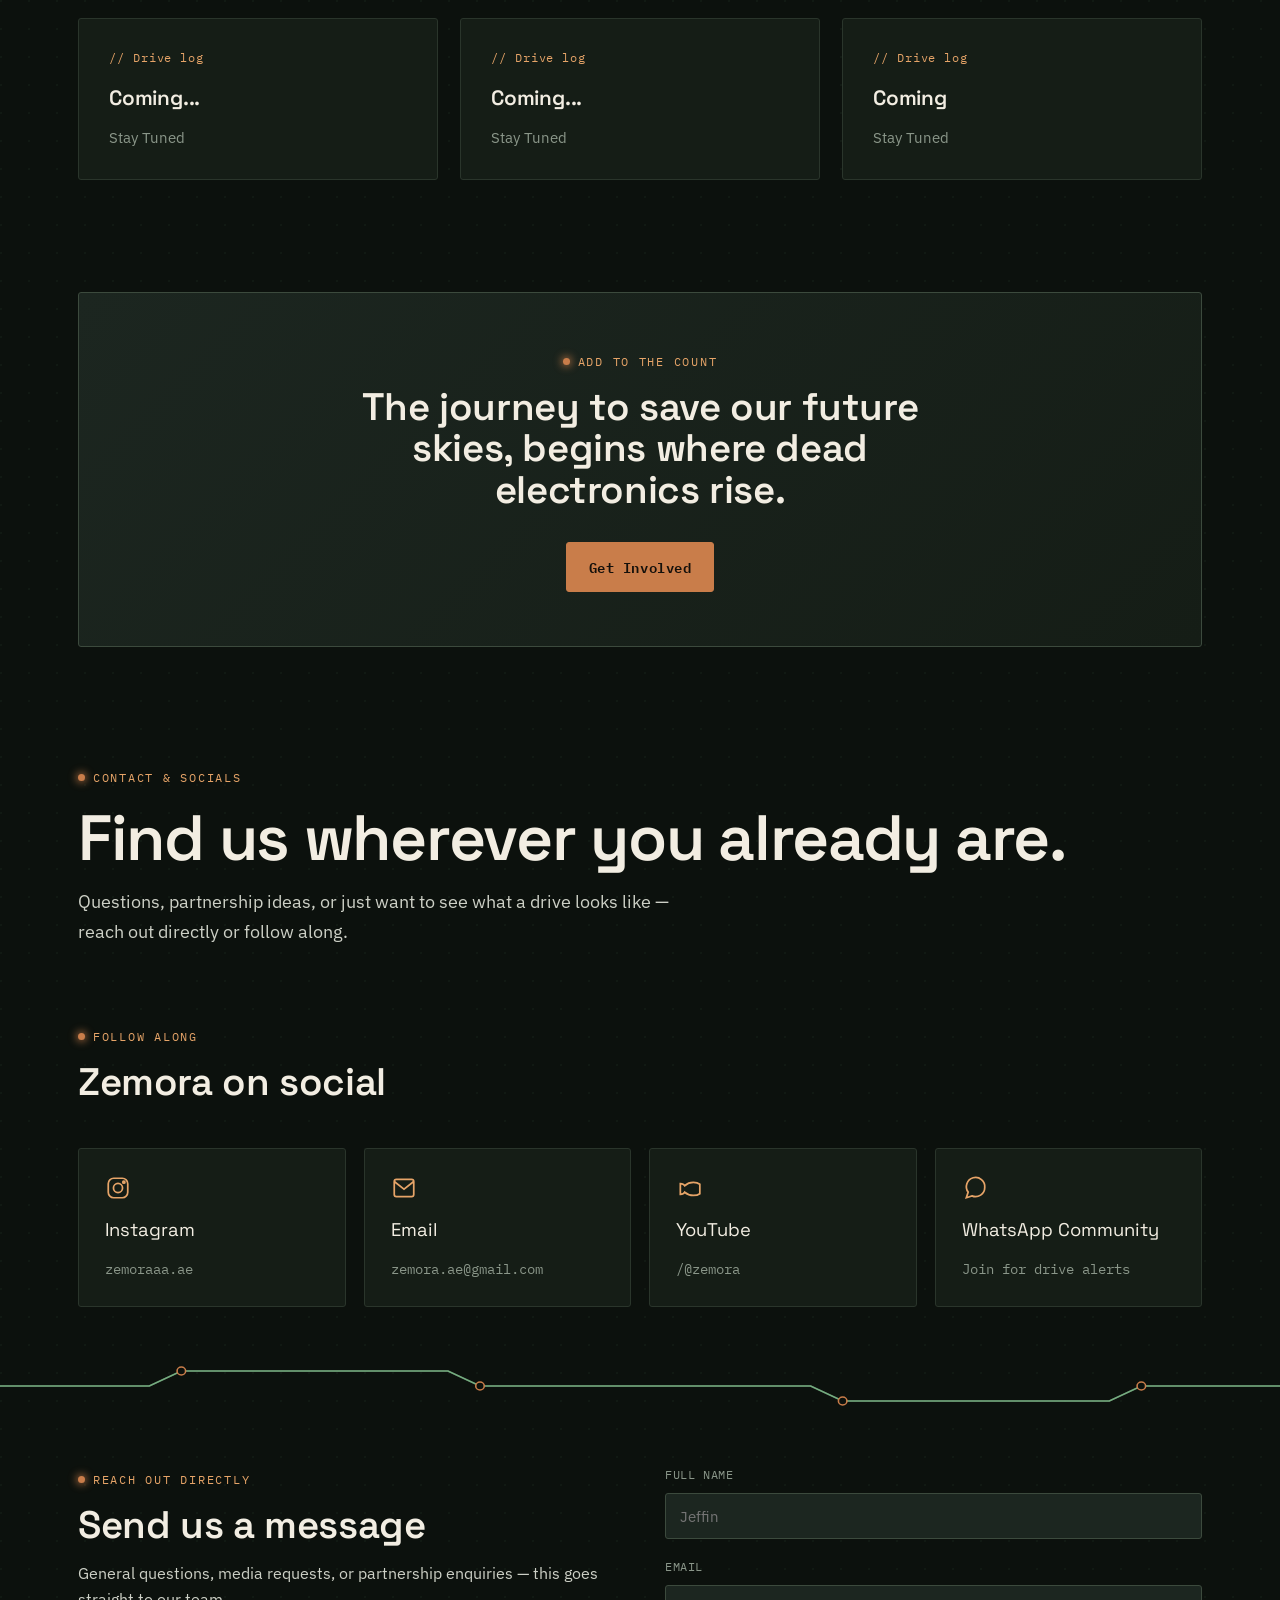
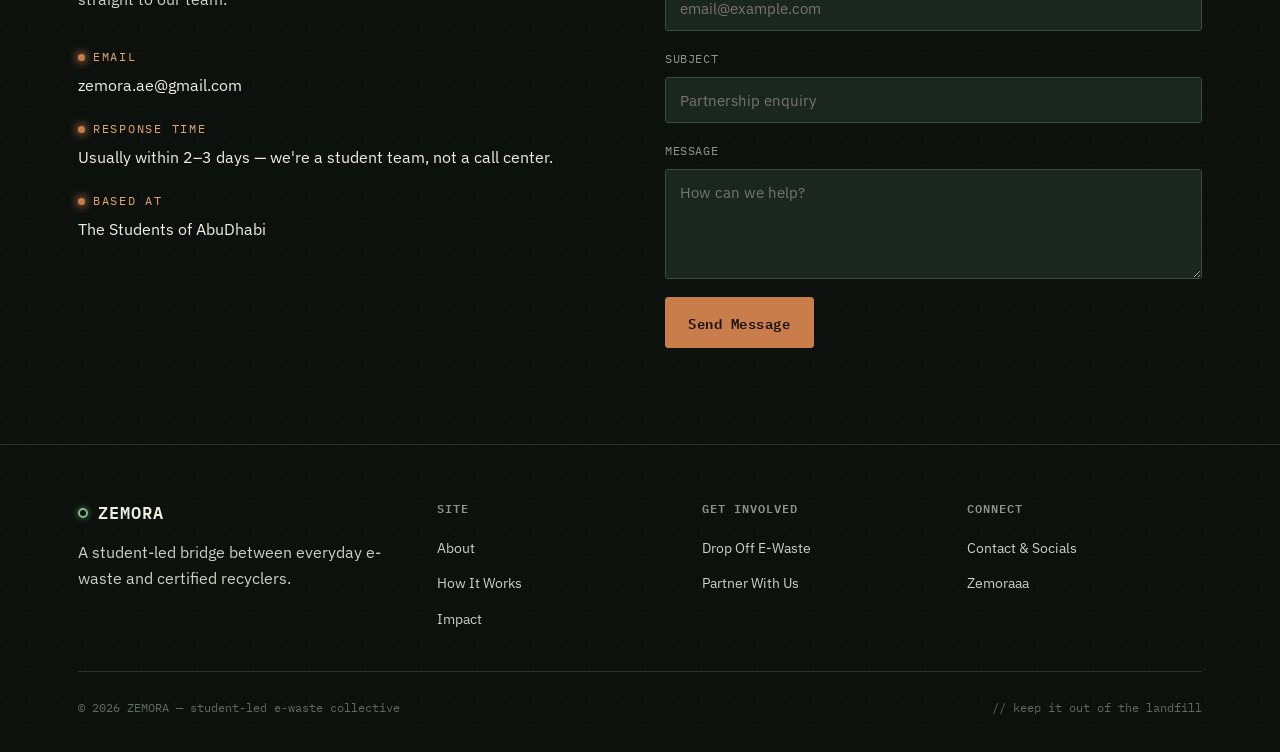
==== commit e8fc3507: "Update index.html" ====
--- a/index.html
+++ b/index.html
@@ -493,7 +493,7 @@
           </div>
           <div class="field">
             <label for="email">Email</label>
-            <input type="email" id="email" name="email" placeholder="your@emmail.com" required>
+            <input type="email" id="email" name="email" placeholder="your@email.com" required>
           </div>
           <div class="field">
             <label for="type">I want to</label>
@@ -704,7 +704,6 @@
             <textarea id="c-message" name="message" placeholder="How can we help?"></textarea>
           </div>
           <button type="submit" class="btn btn-primary" style="justify-self:start;">Send Message</button>
-          <p class="form-note">This is a static demo form — wire it to your email or a form service to go live.</p>
         </form>
       </div>
     </div>
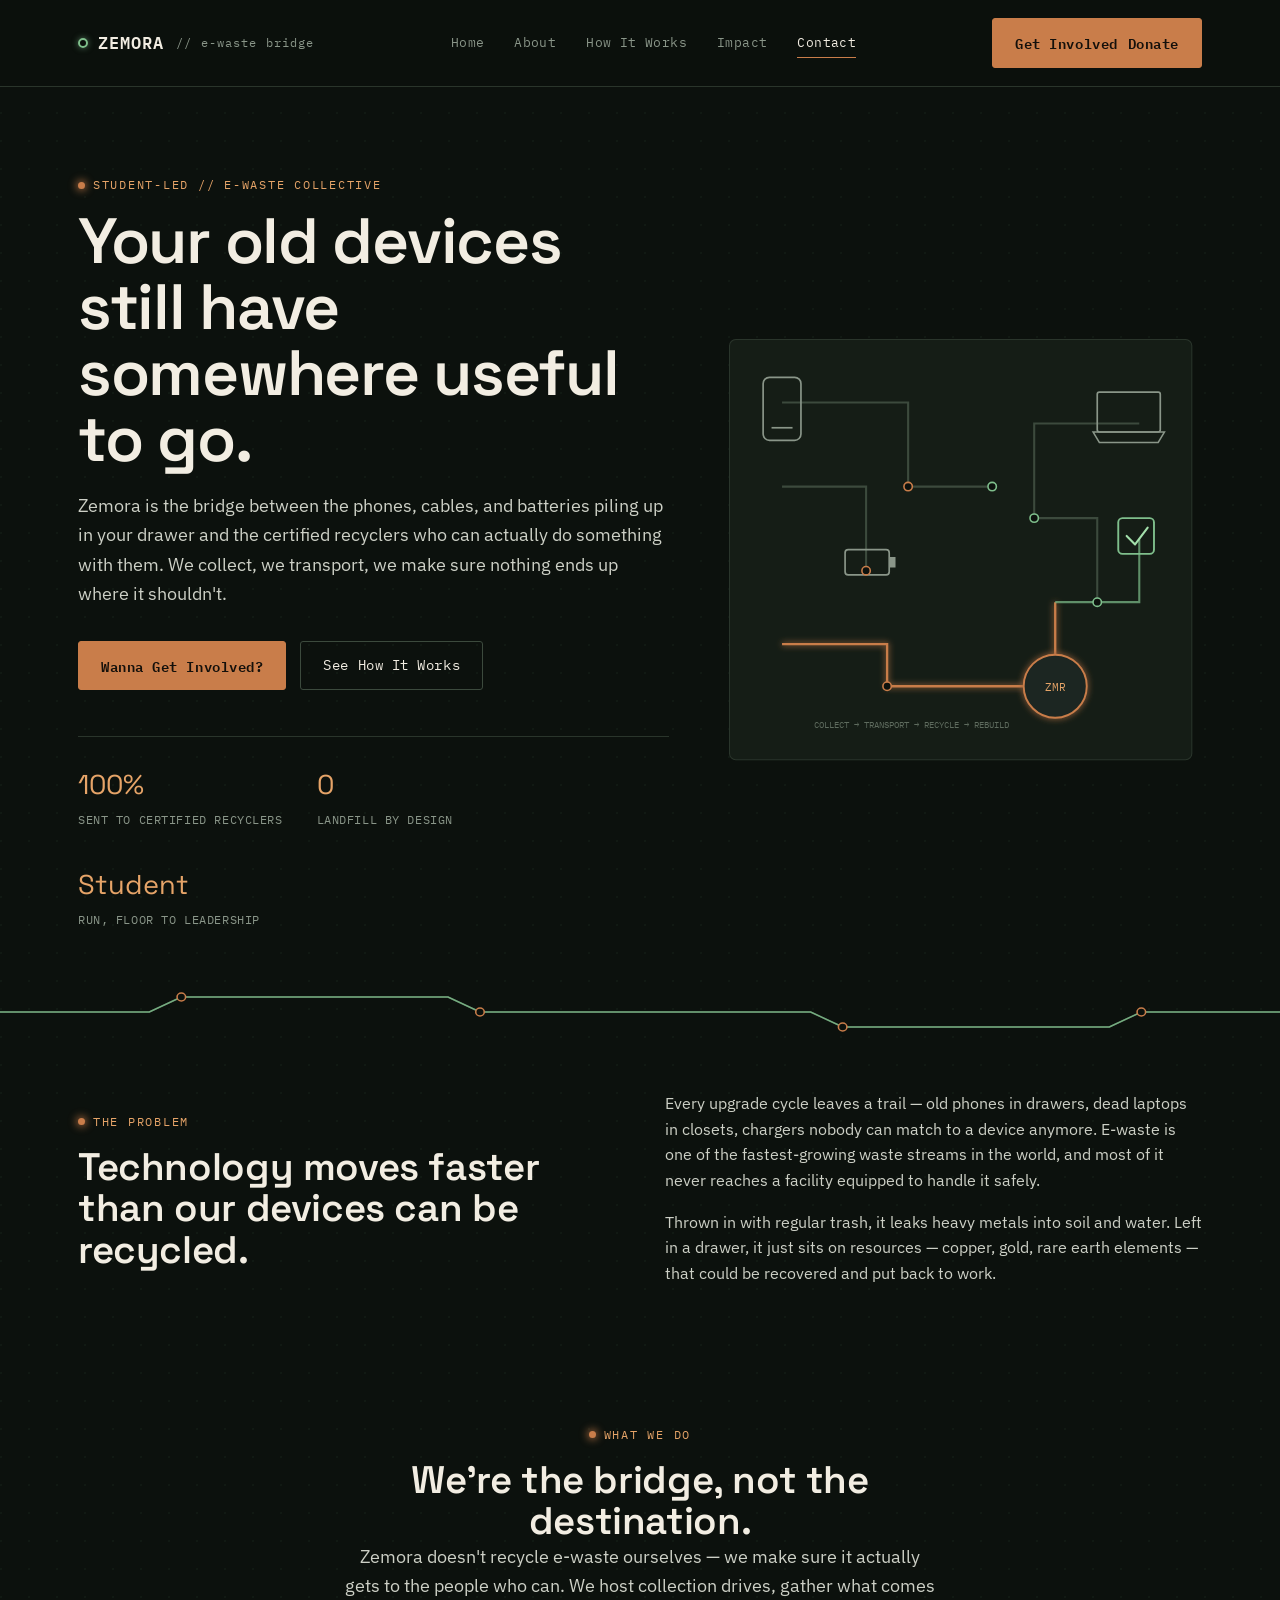
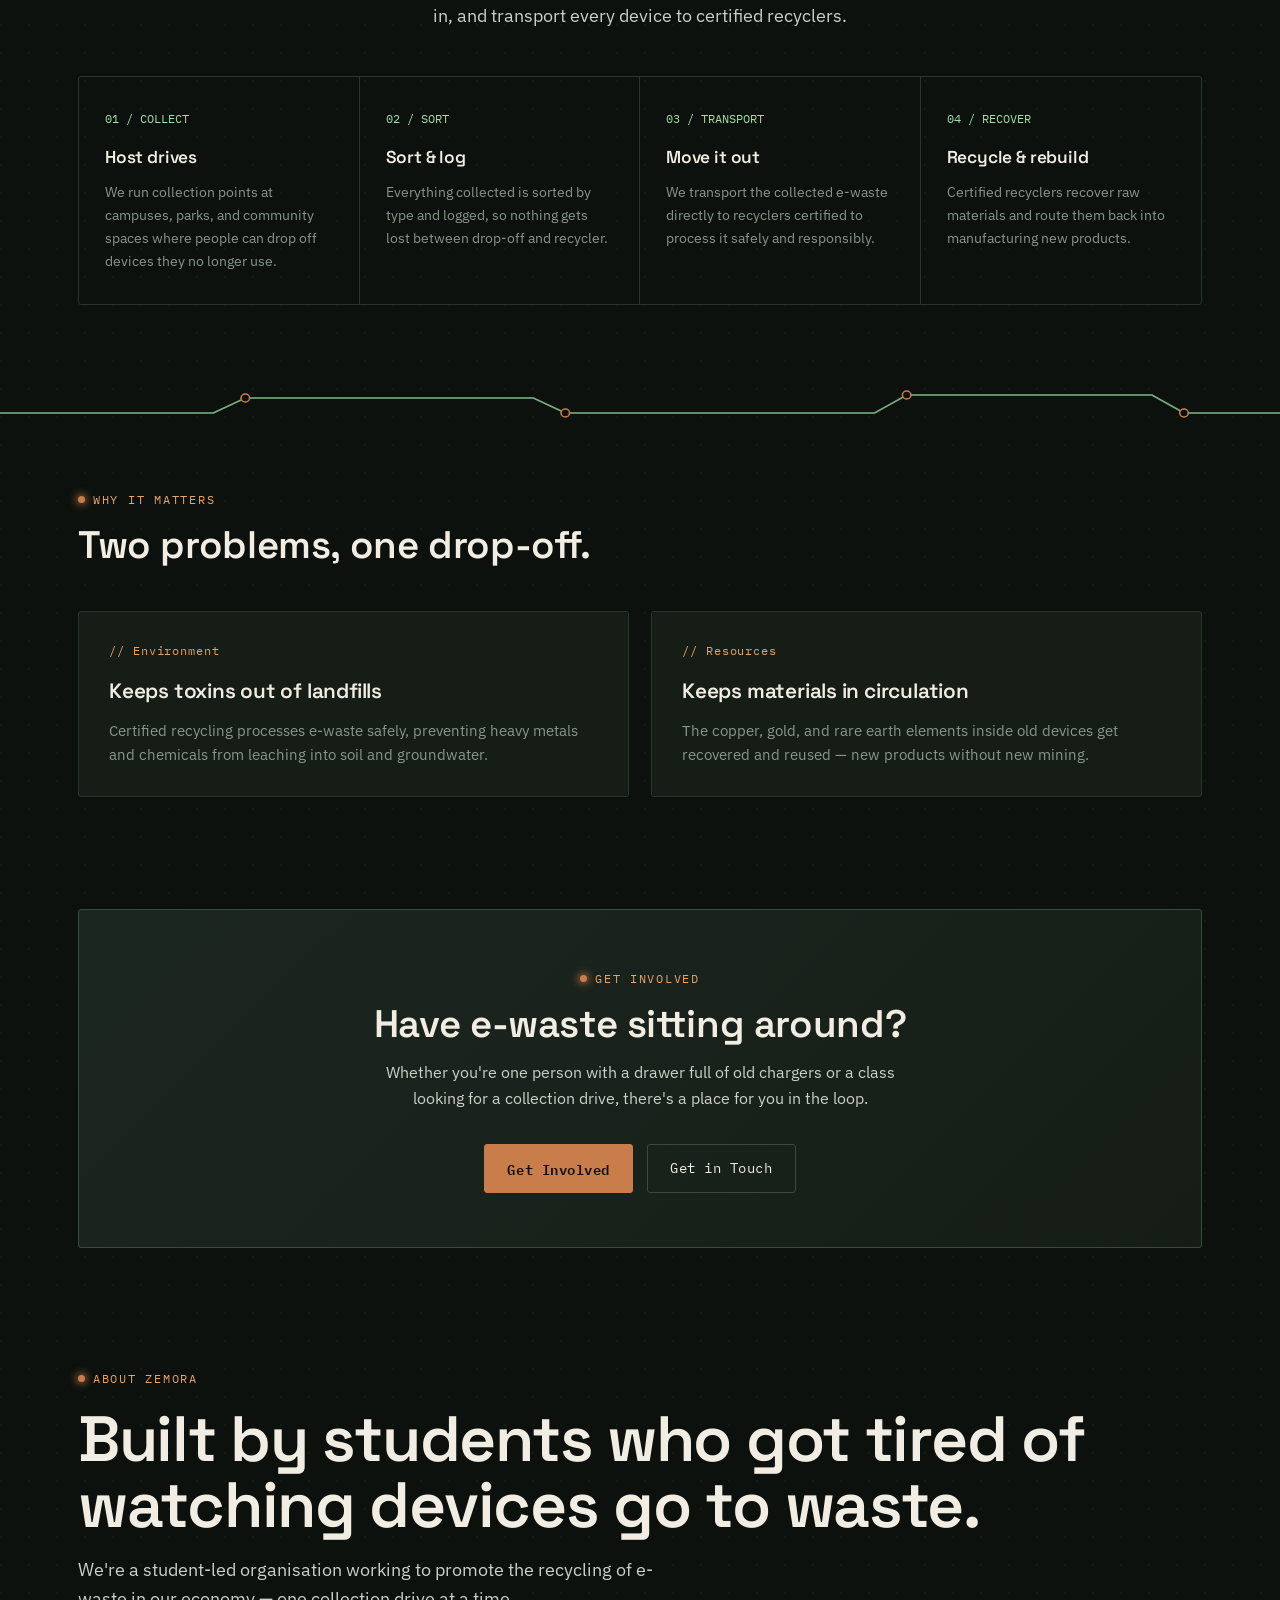
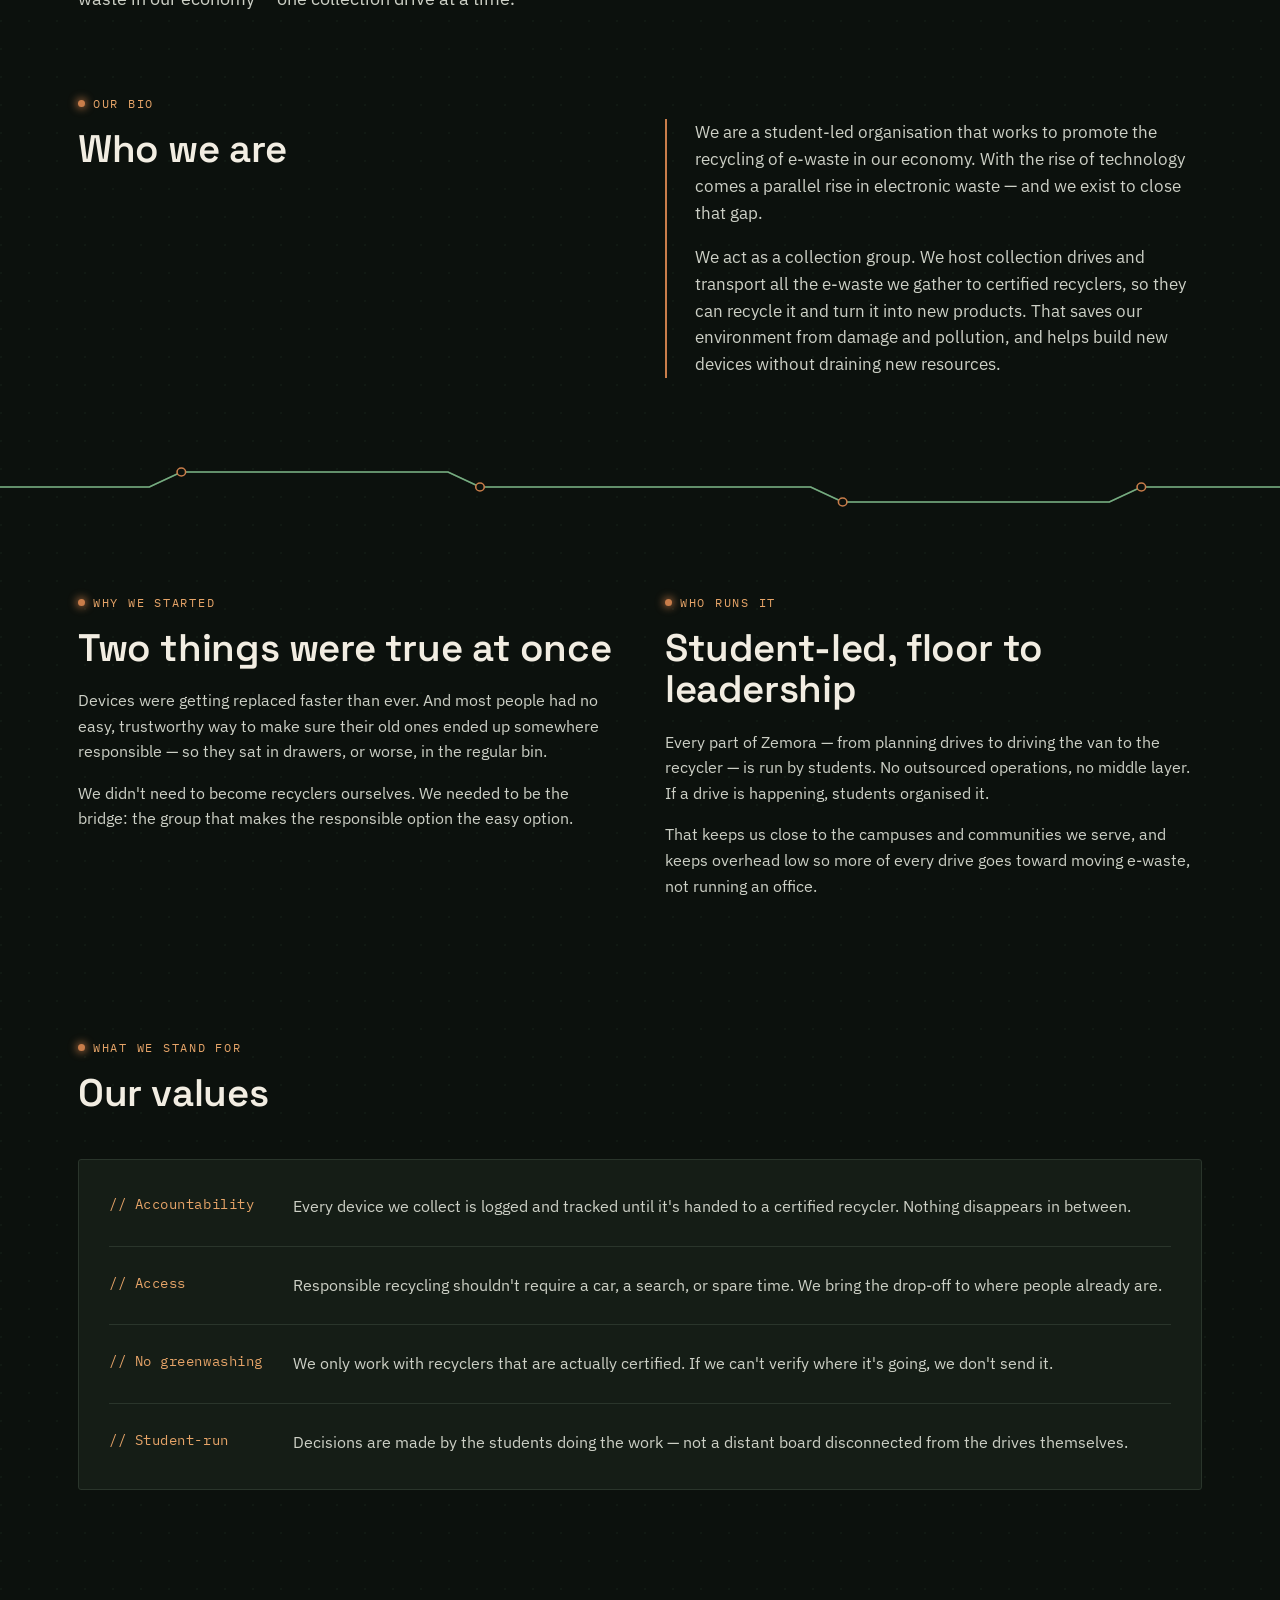
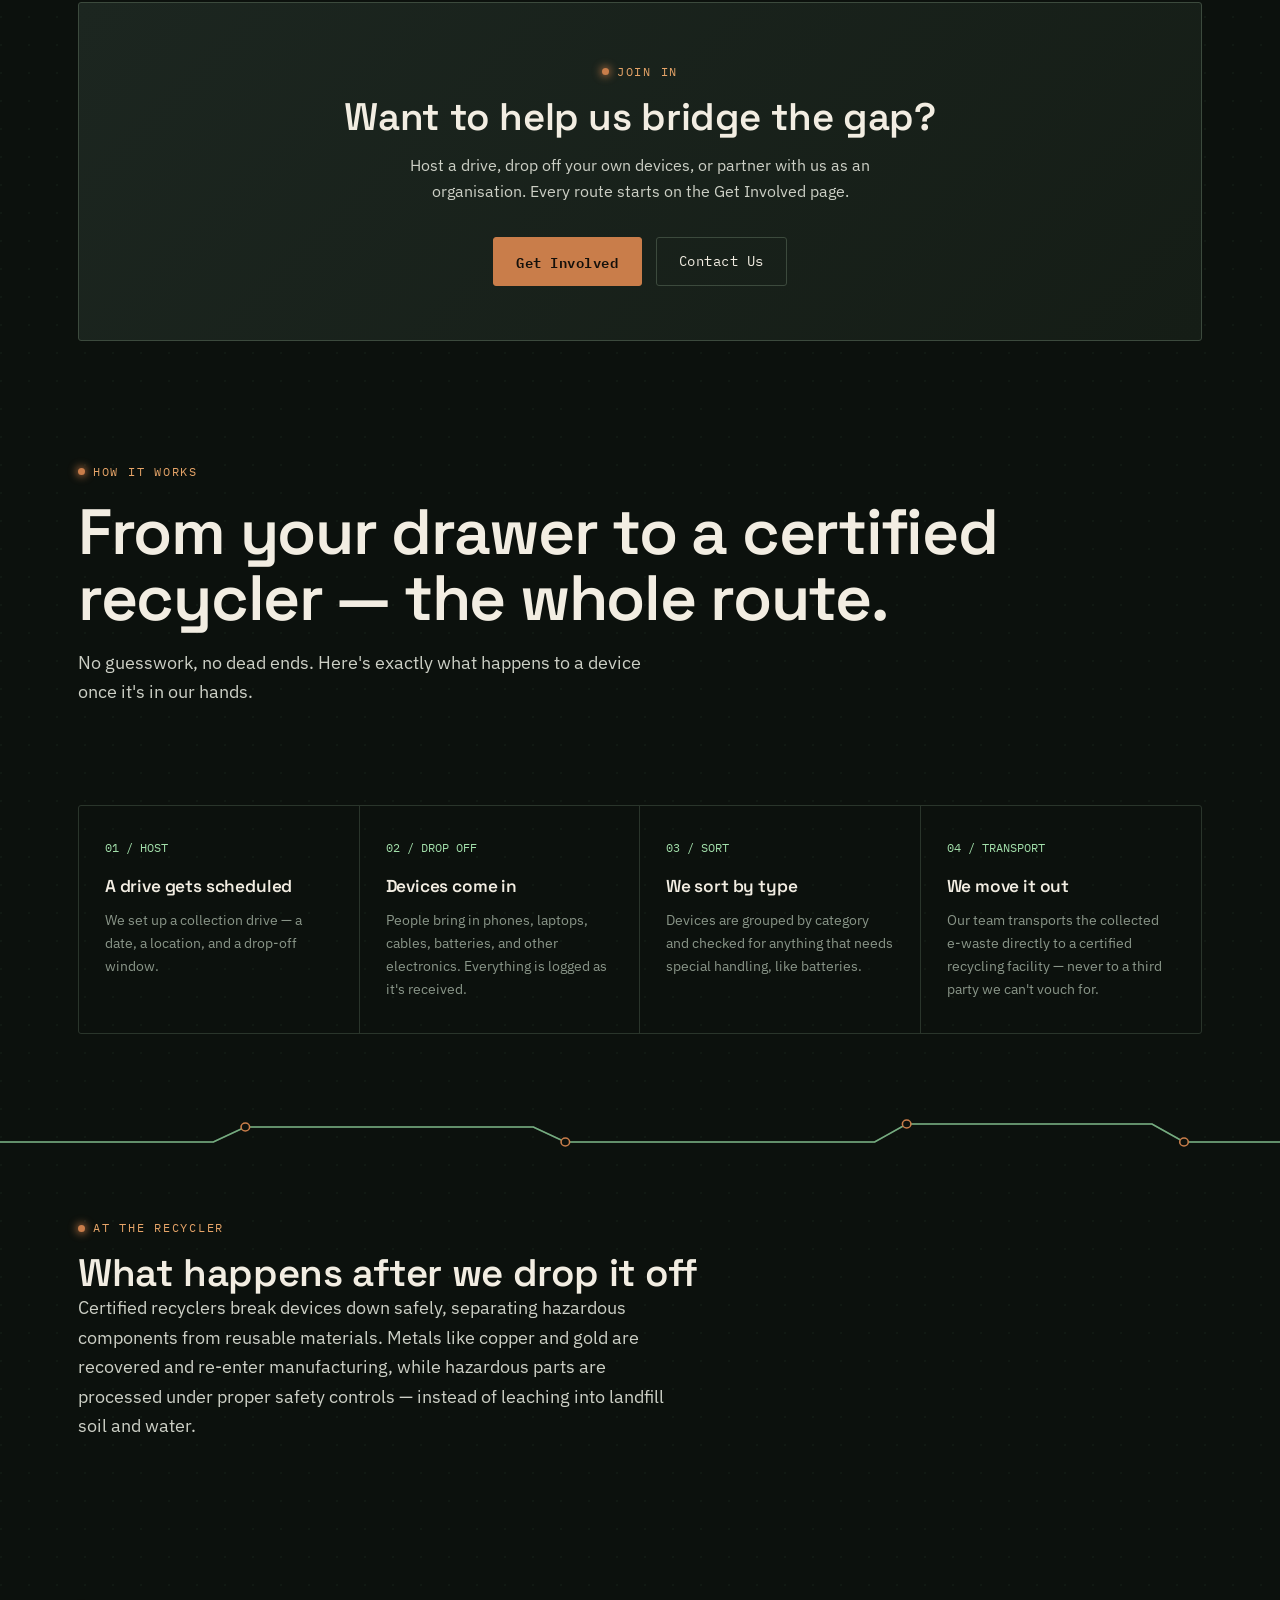
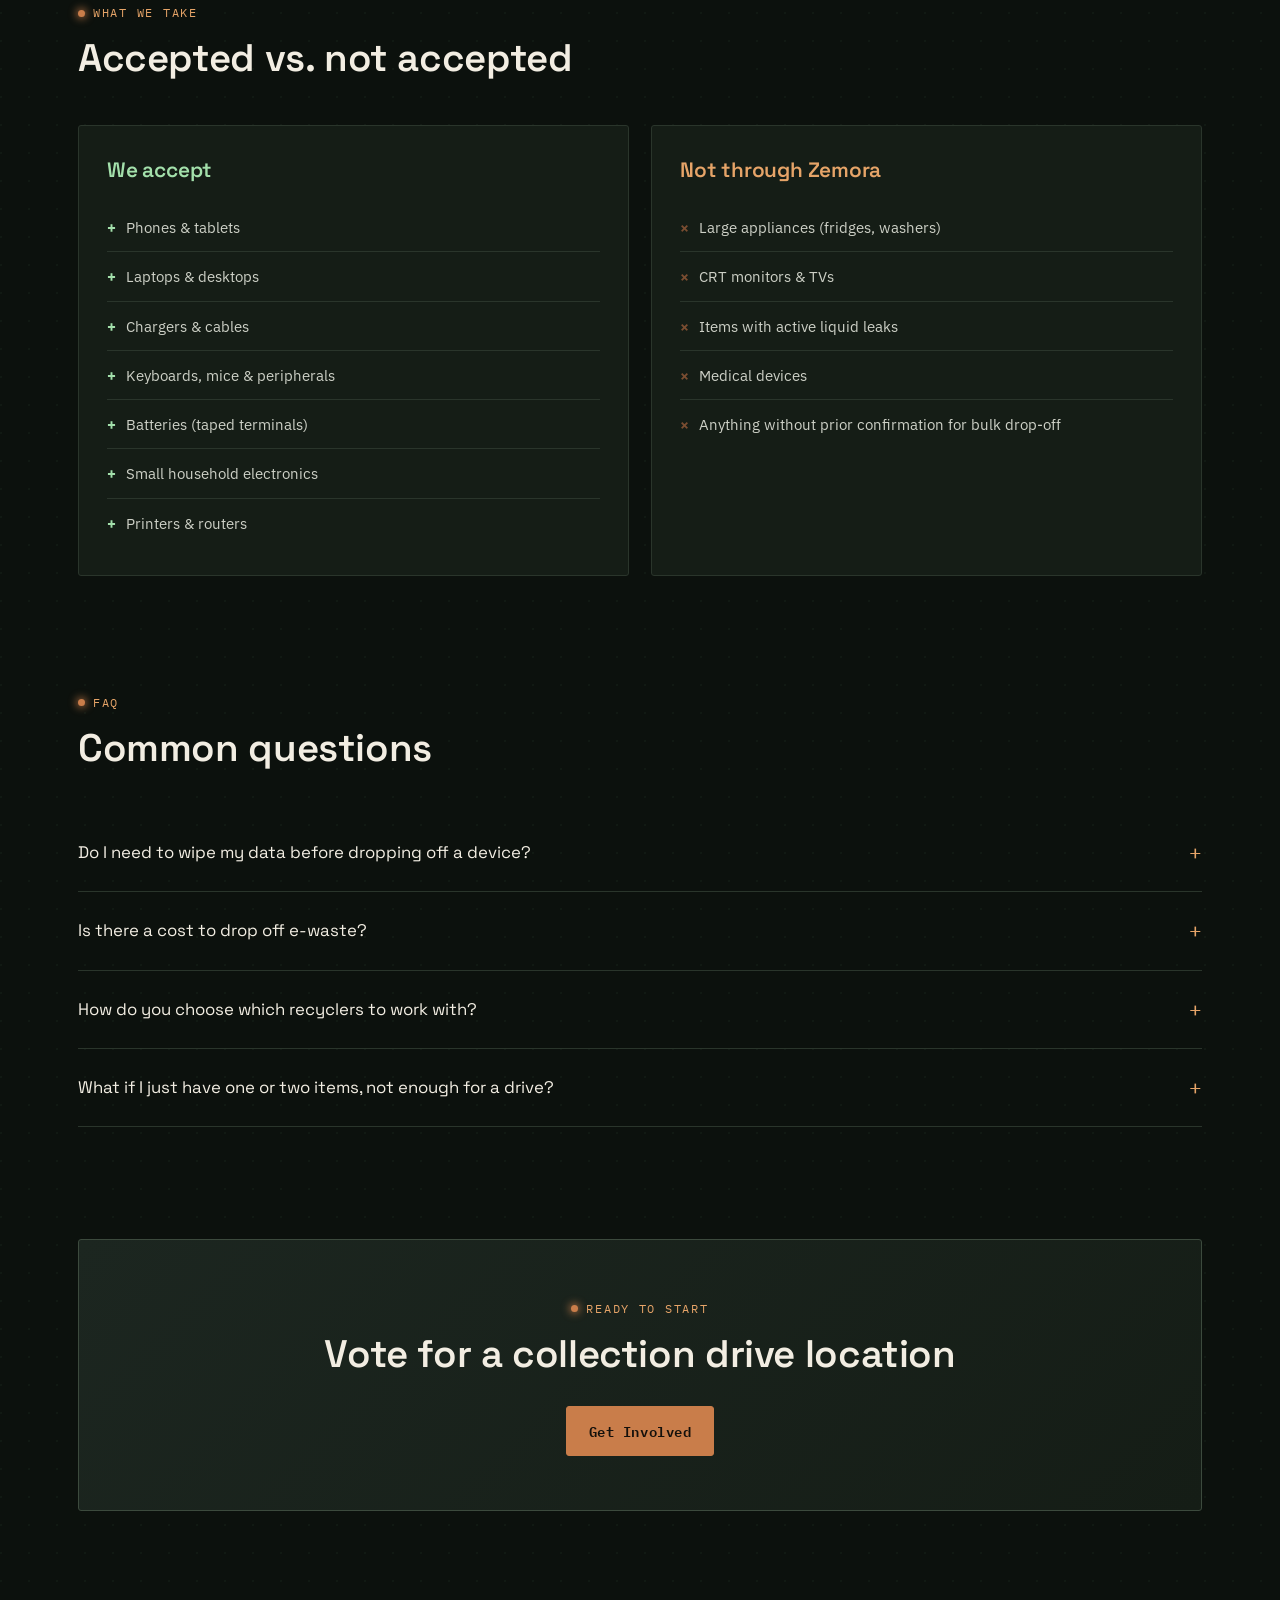
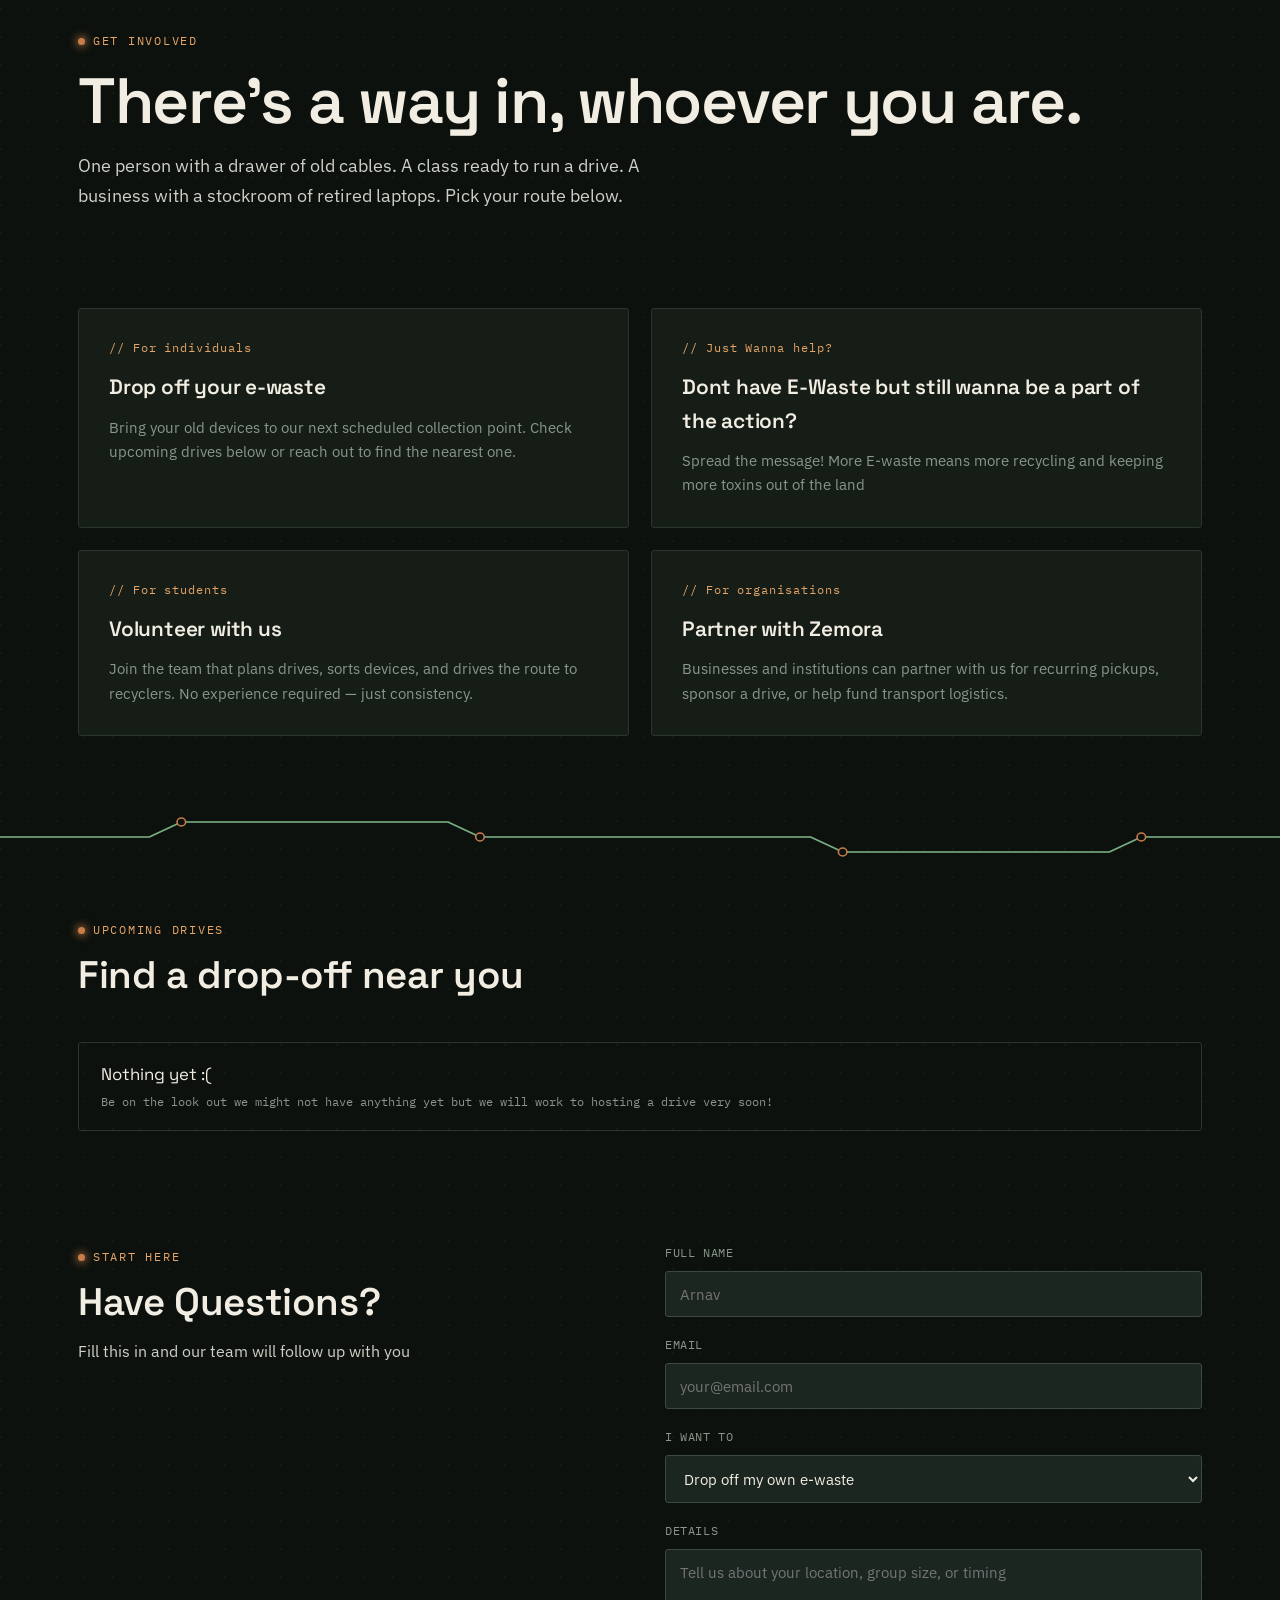
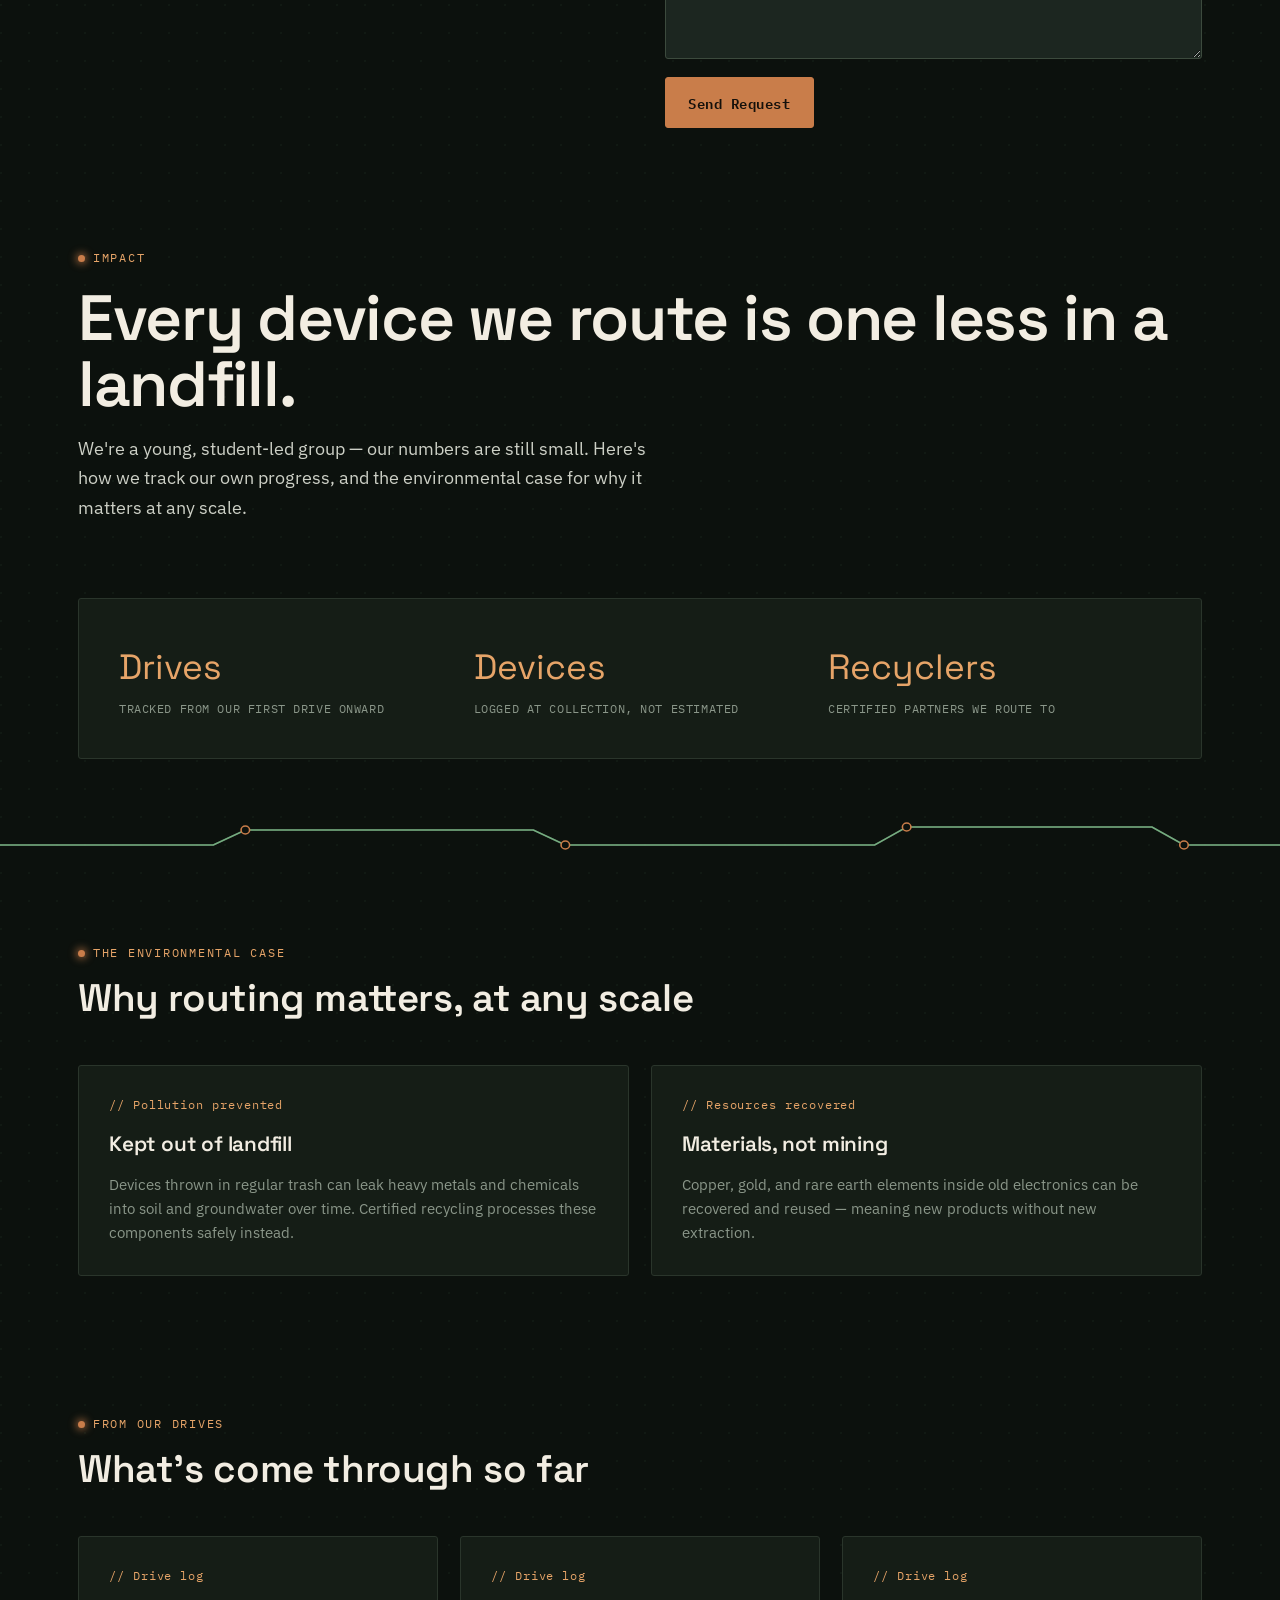
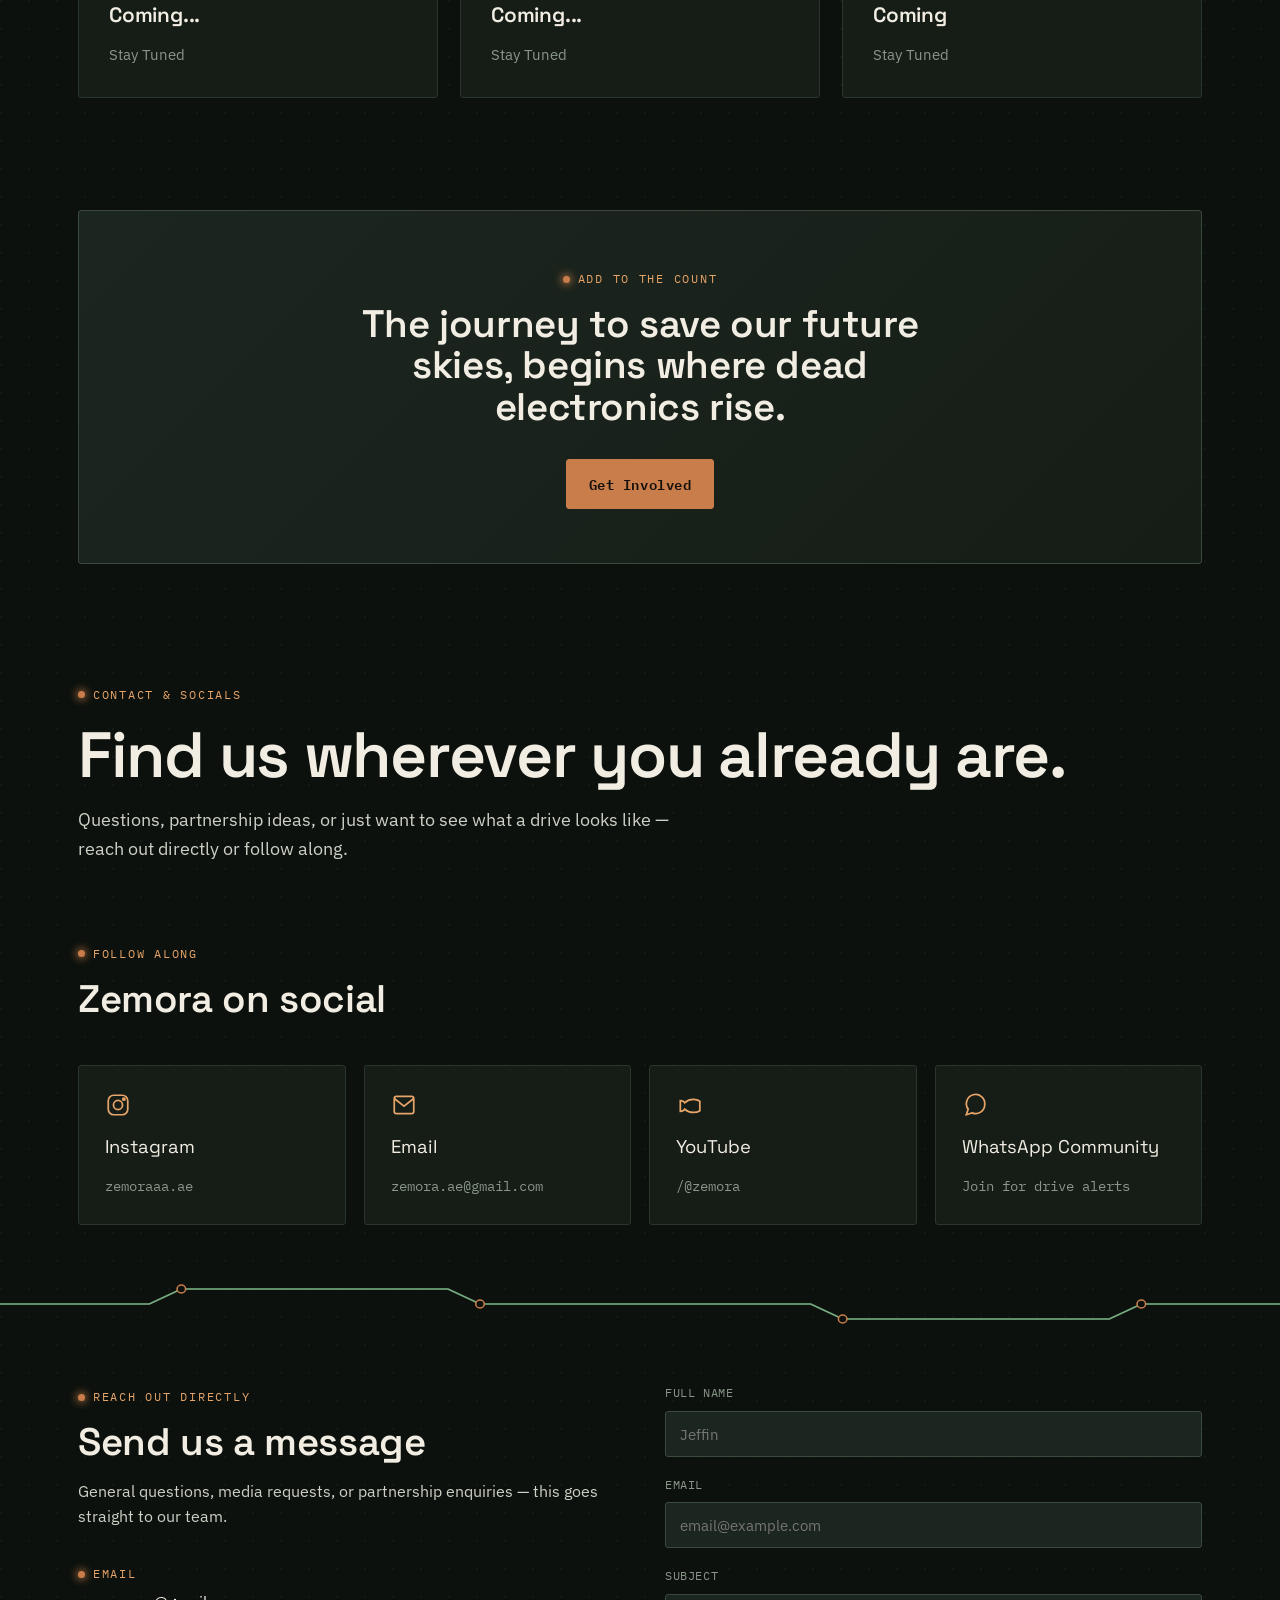
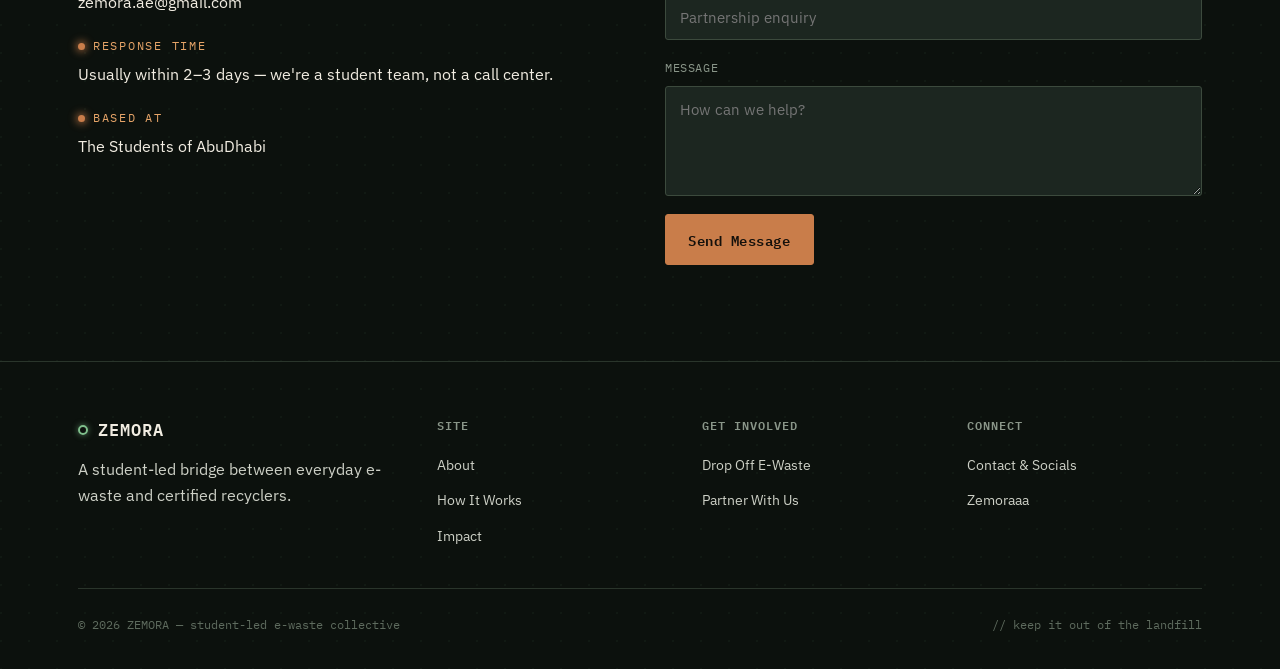
==== commit c5ed79a6: "Update index.html" ====
--- a/index.html
+++ b/index.html
@@ -182,10 +182,10 @@
     <div class="wrap">
       <div class="cta-banner">
         <div class="eyebrow" style="justify-content:center;">Get involved</div>
-        <h2>Have e-waste sitting around? Know a group that would host a drive?</h2>
-        <p>Whether you're one person with a drawer full of old chargers or a class looking to run a collection drive, there's a place for you in the loop.</p>
+        <h2>Have e-waste sitting around?</h2>
+        <p>Whether you're one person with a drawer full of old chargers or a class looking for a collection drive, there's a place for you in the loop.</p>
         <div class="btn-row">
-          <a href="#get-involved" class="btn btn-primary">Host a Drive</a>
+          <a href="#get-involved" class="btn btn-primary">Get Involved</a>
           <a href="#contact" class="btn btn-ghost">Get in Touch</a>
         </div>
       </div>
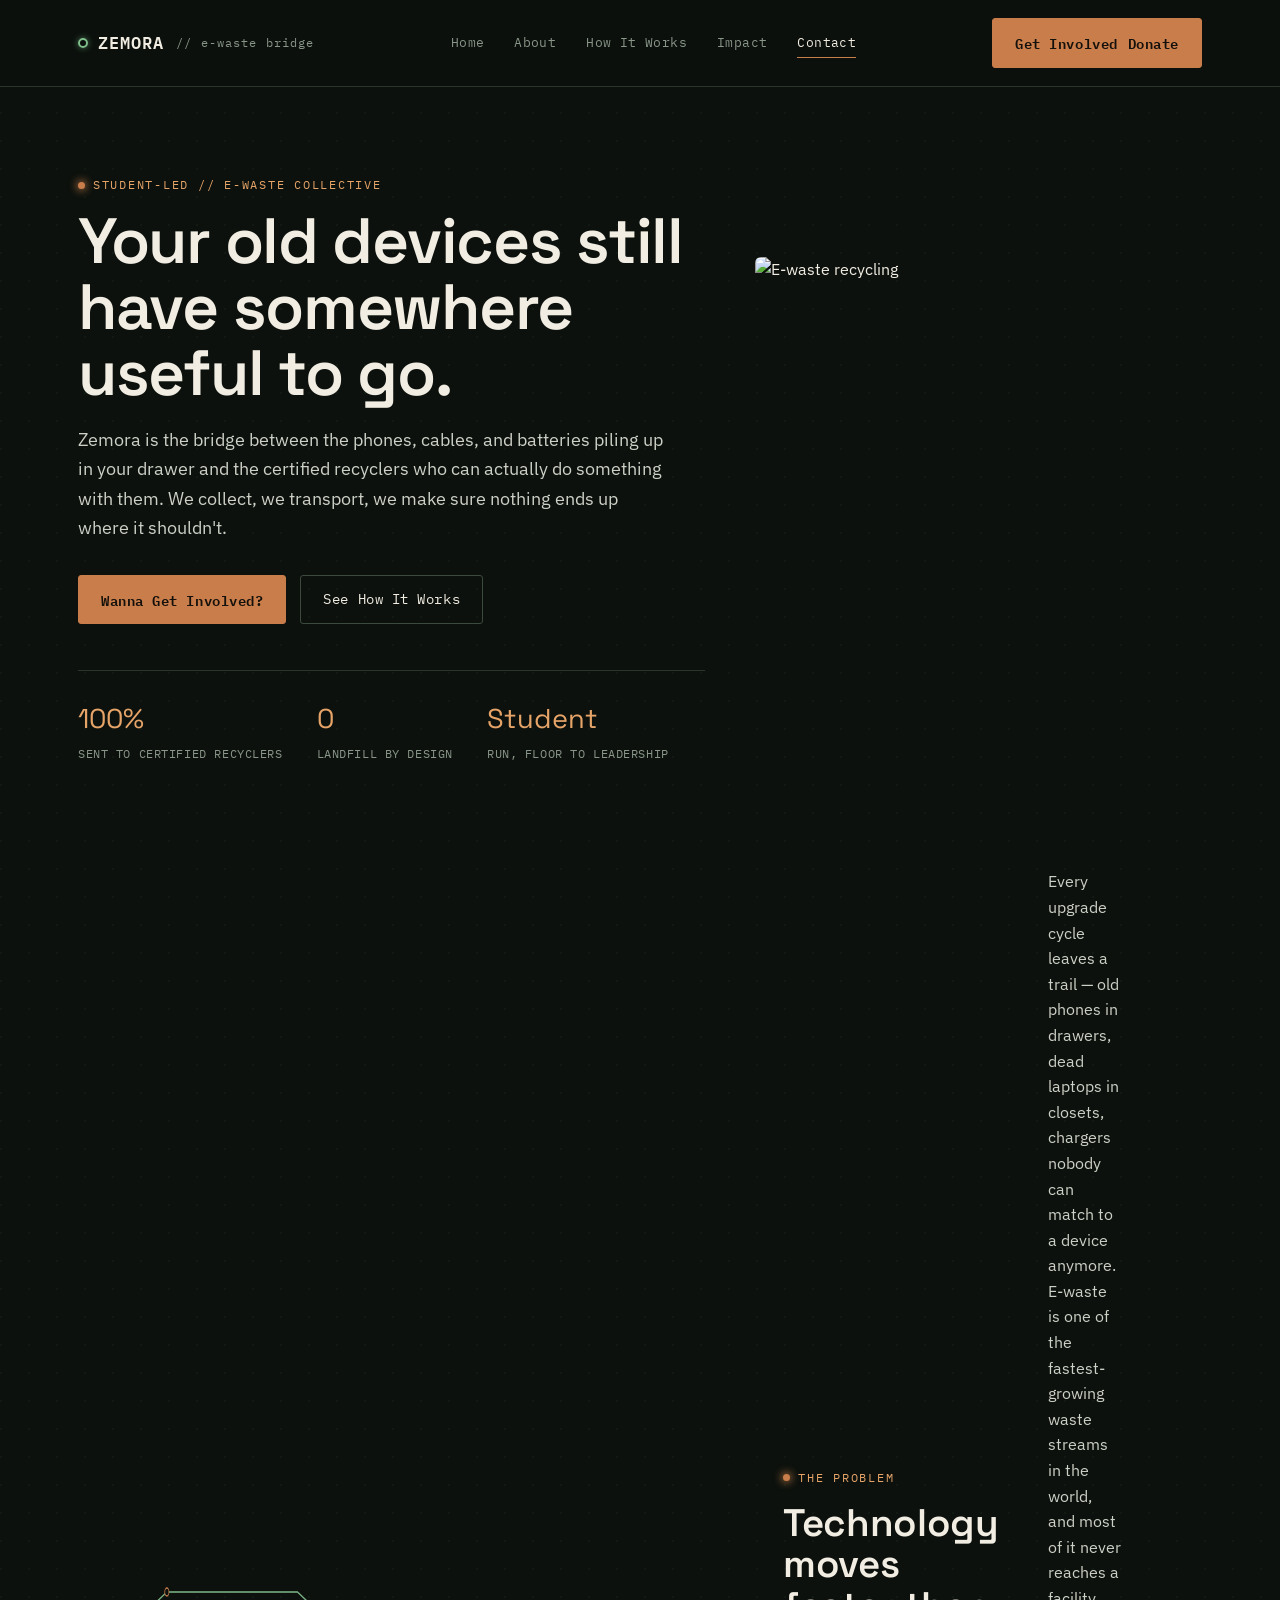
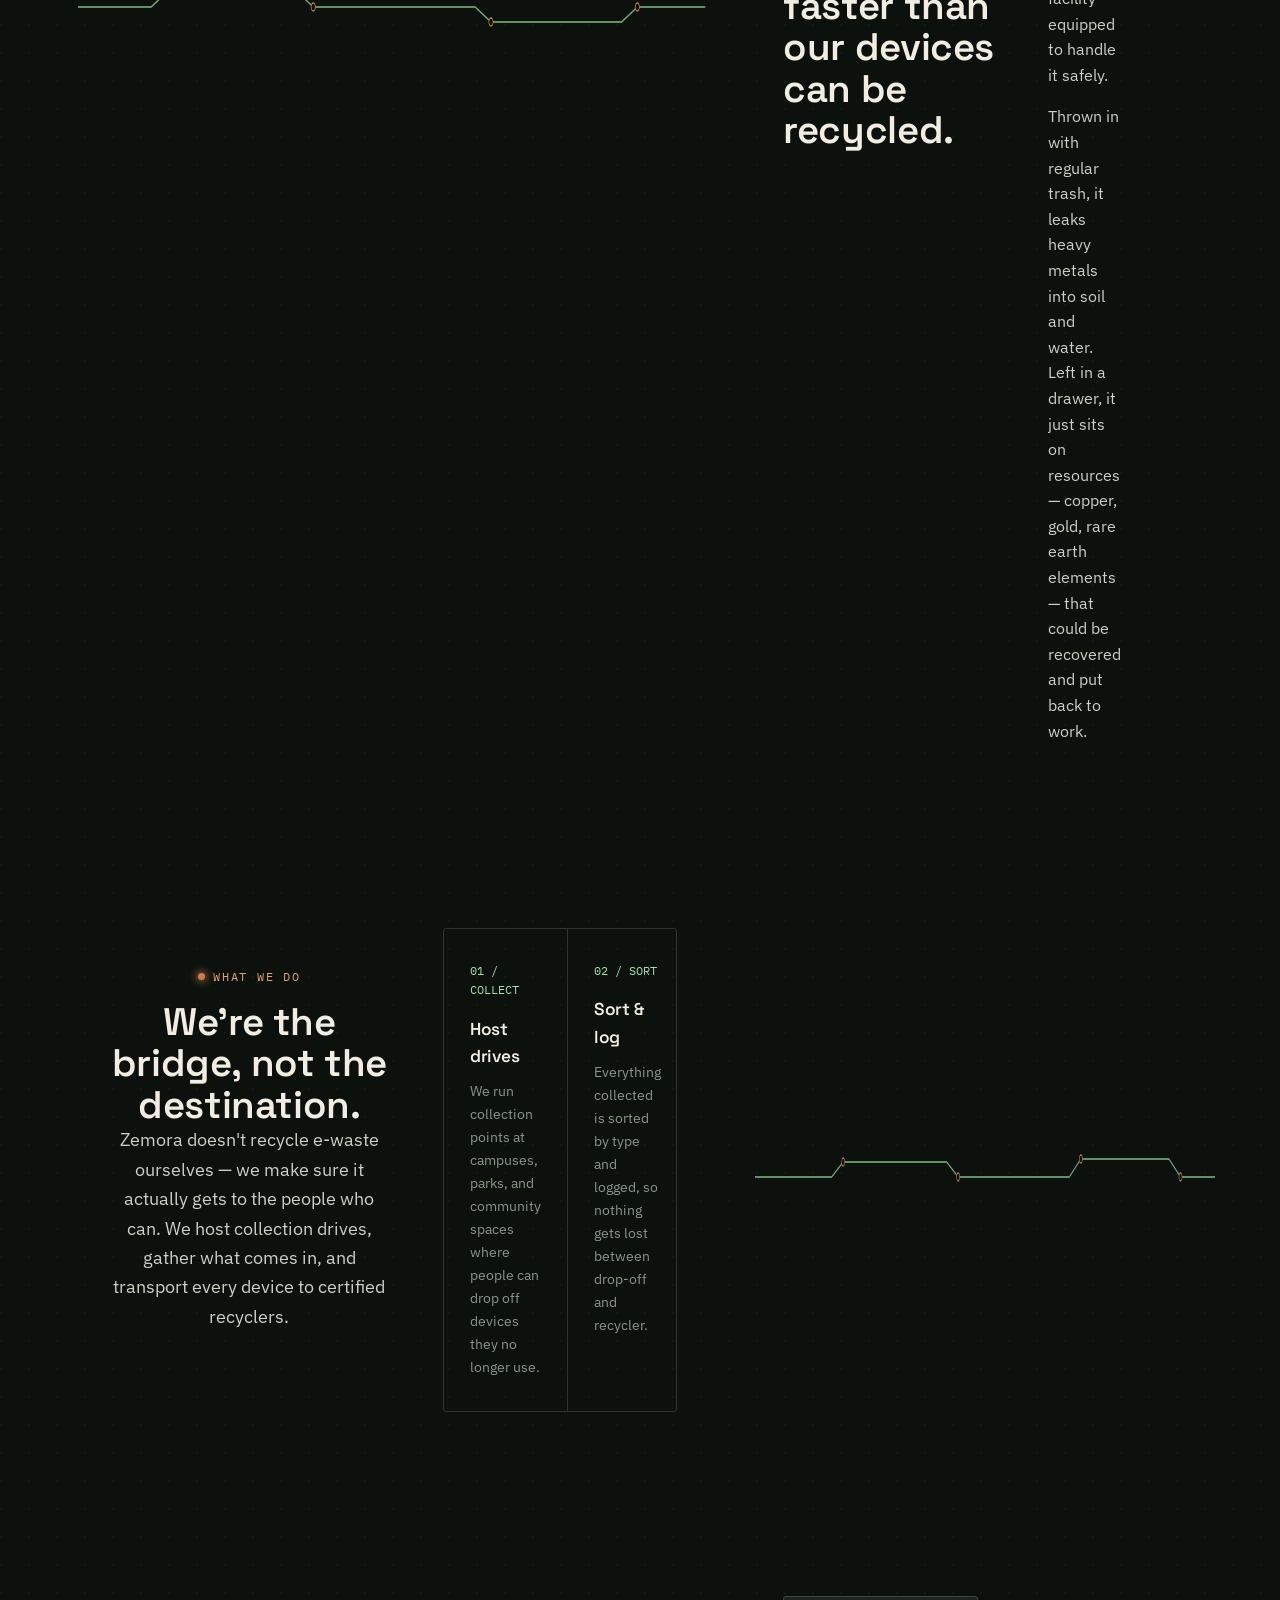
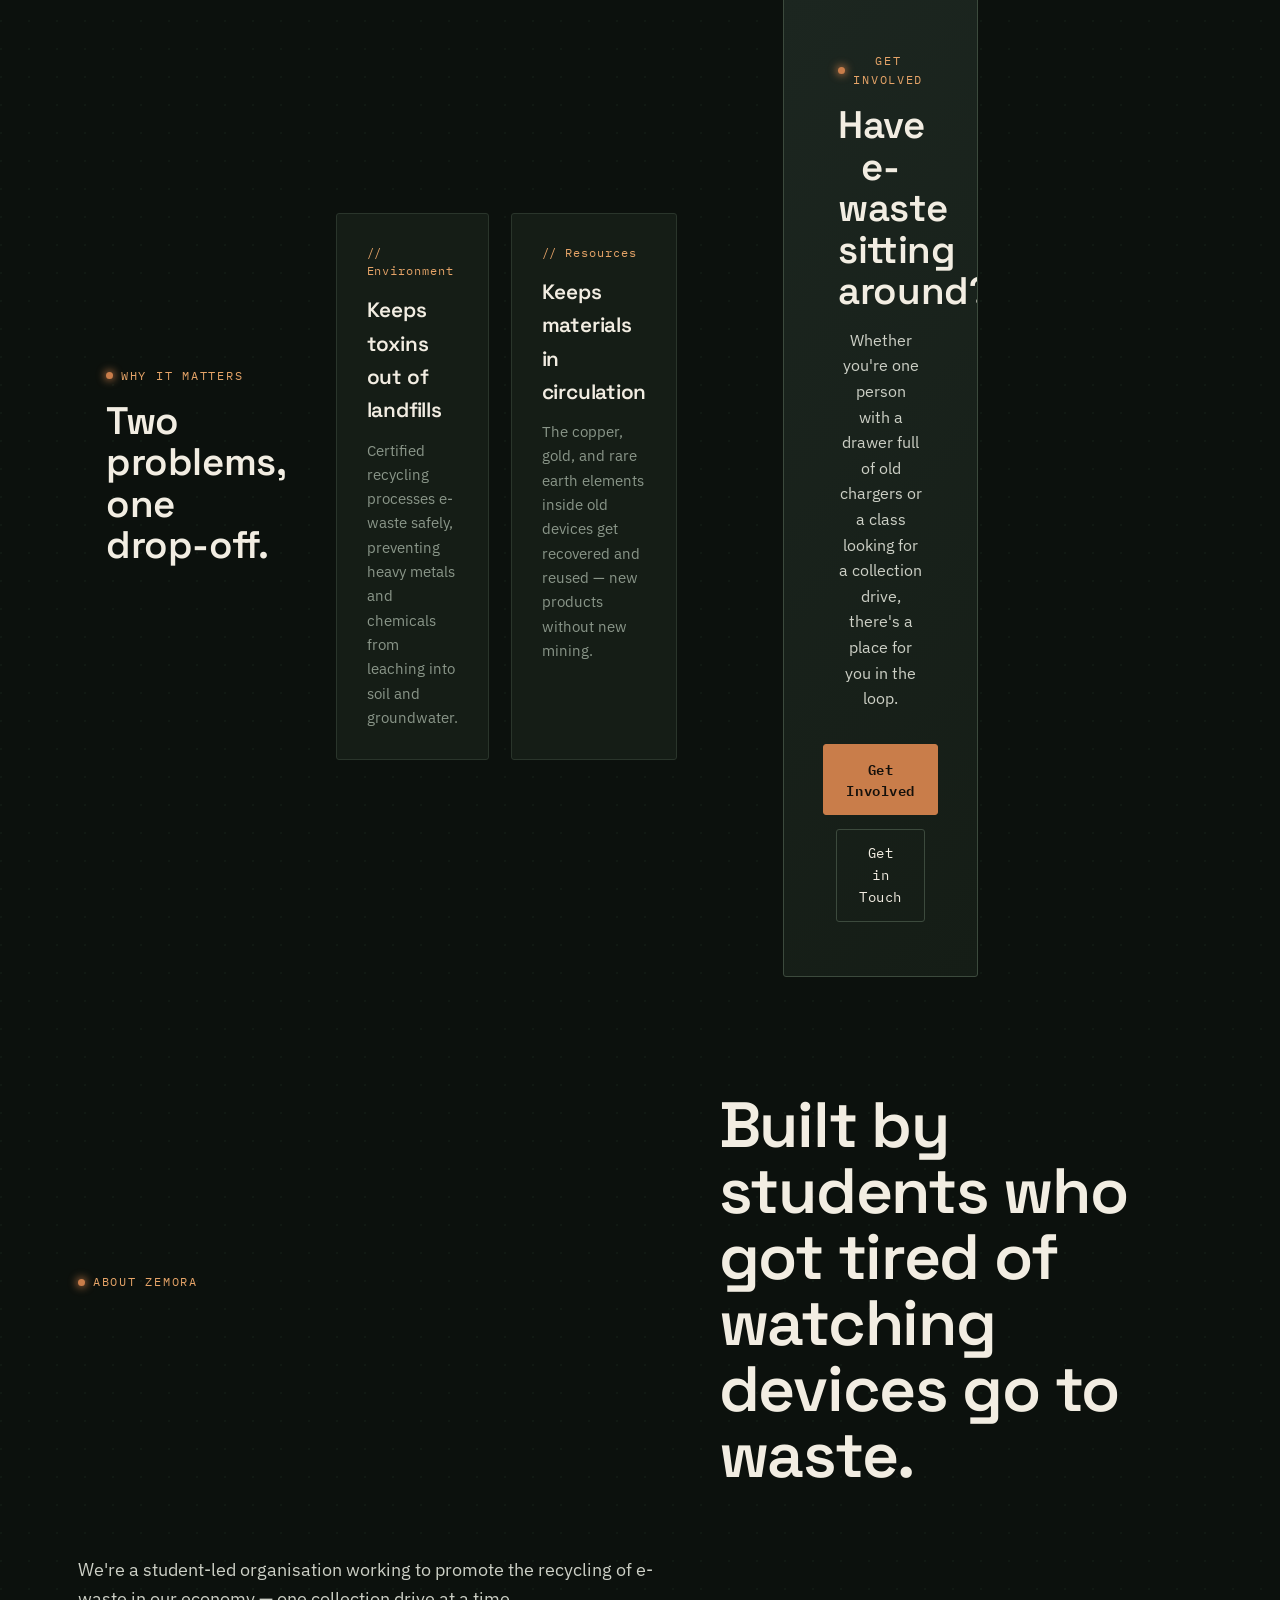
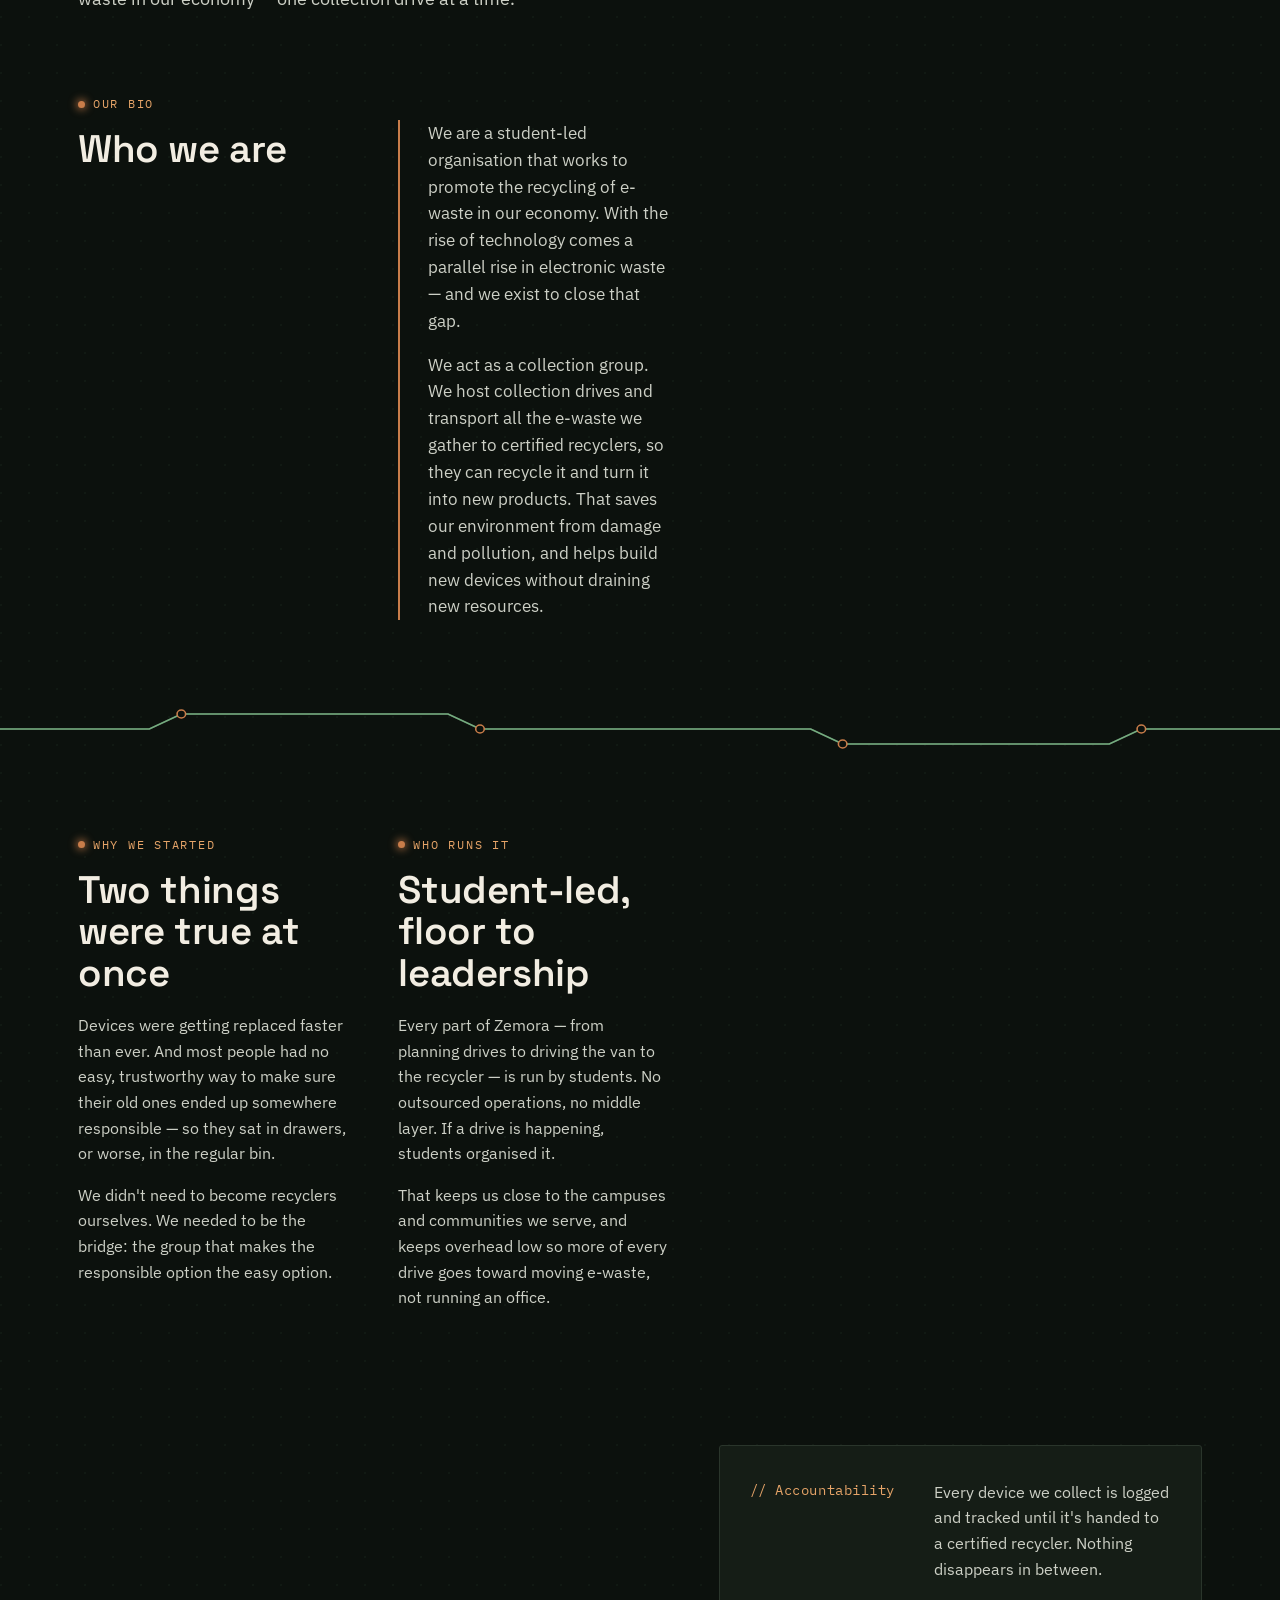
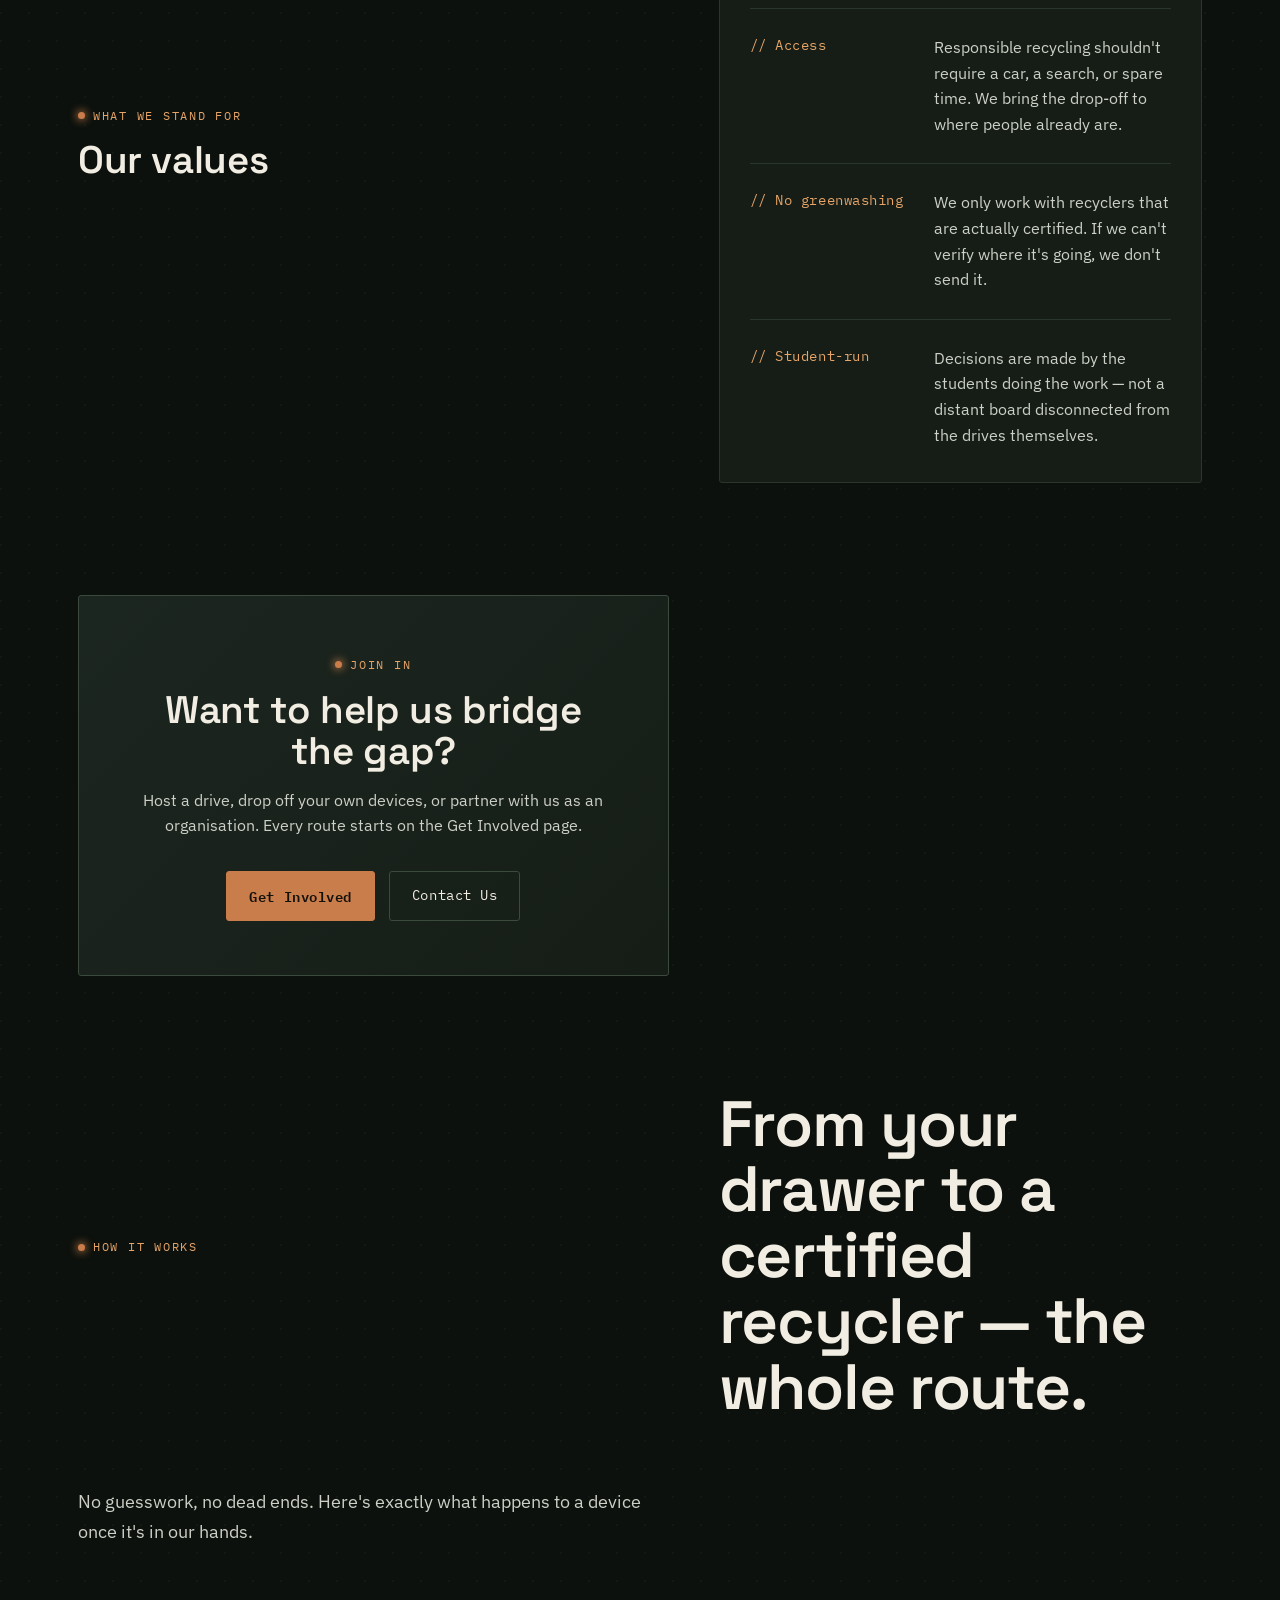
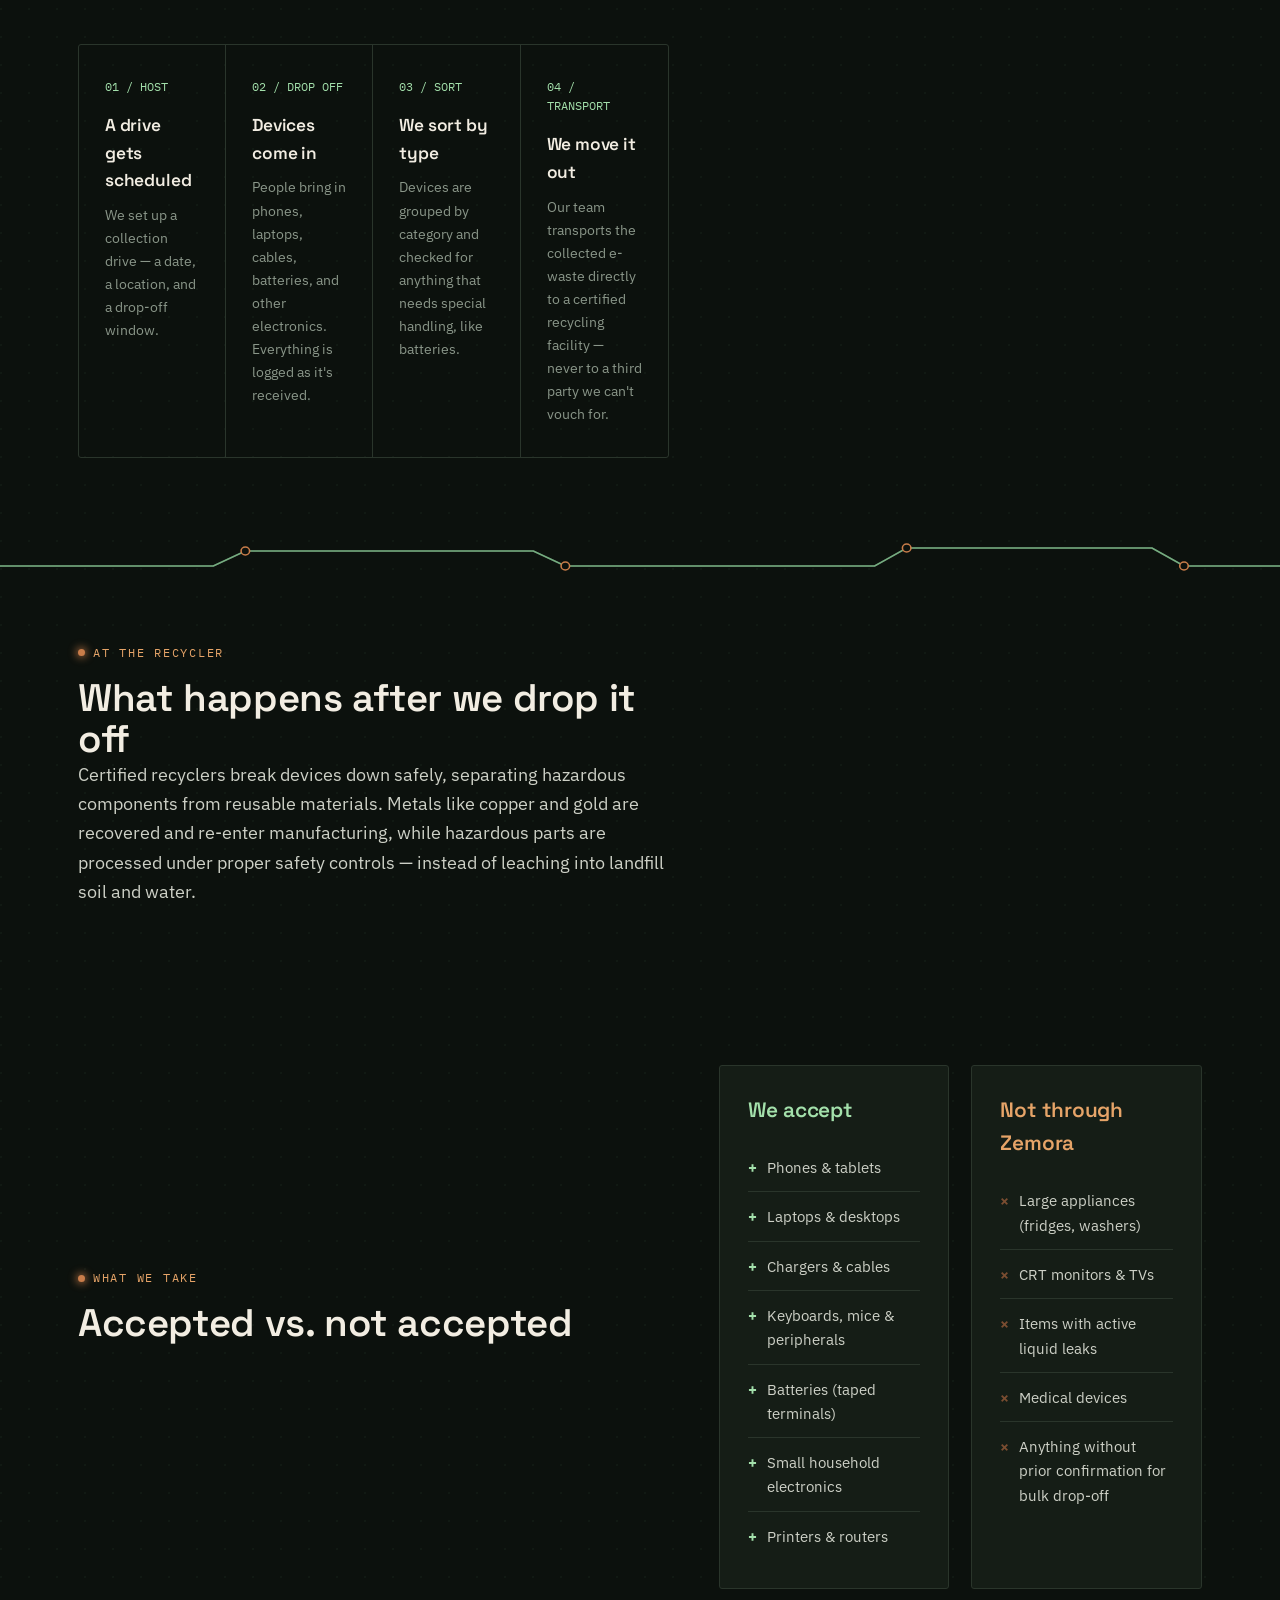
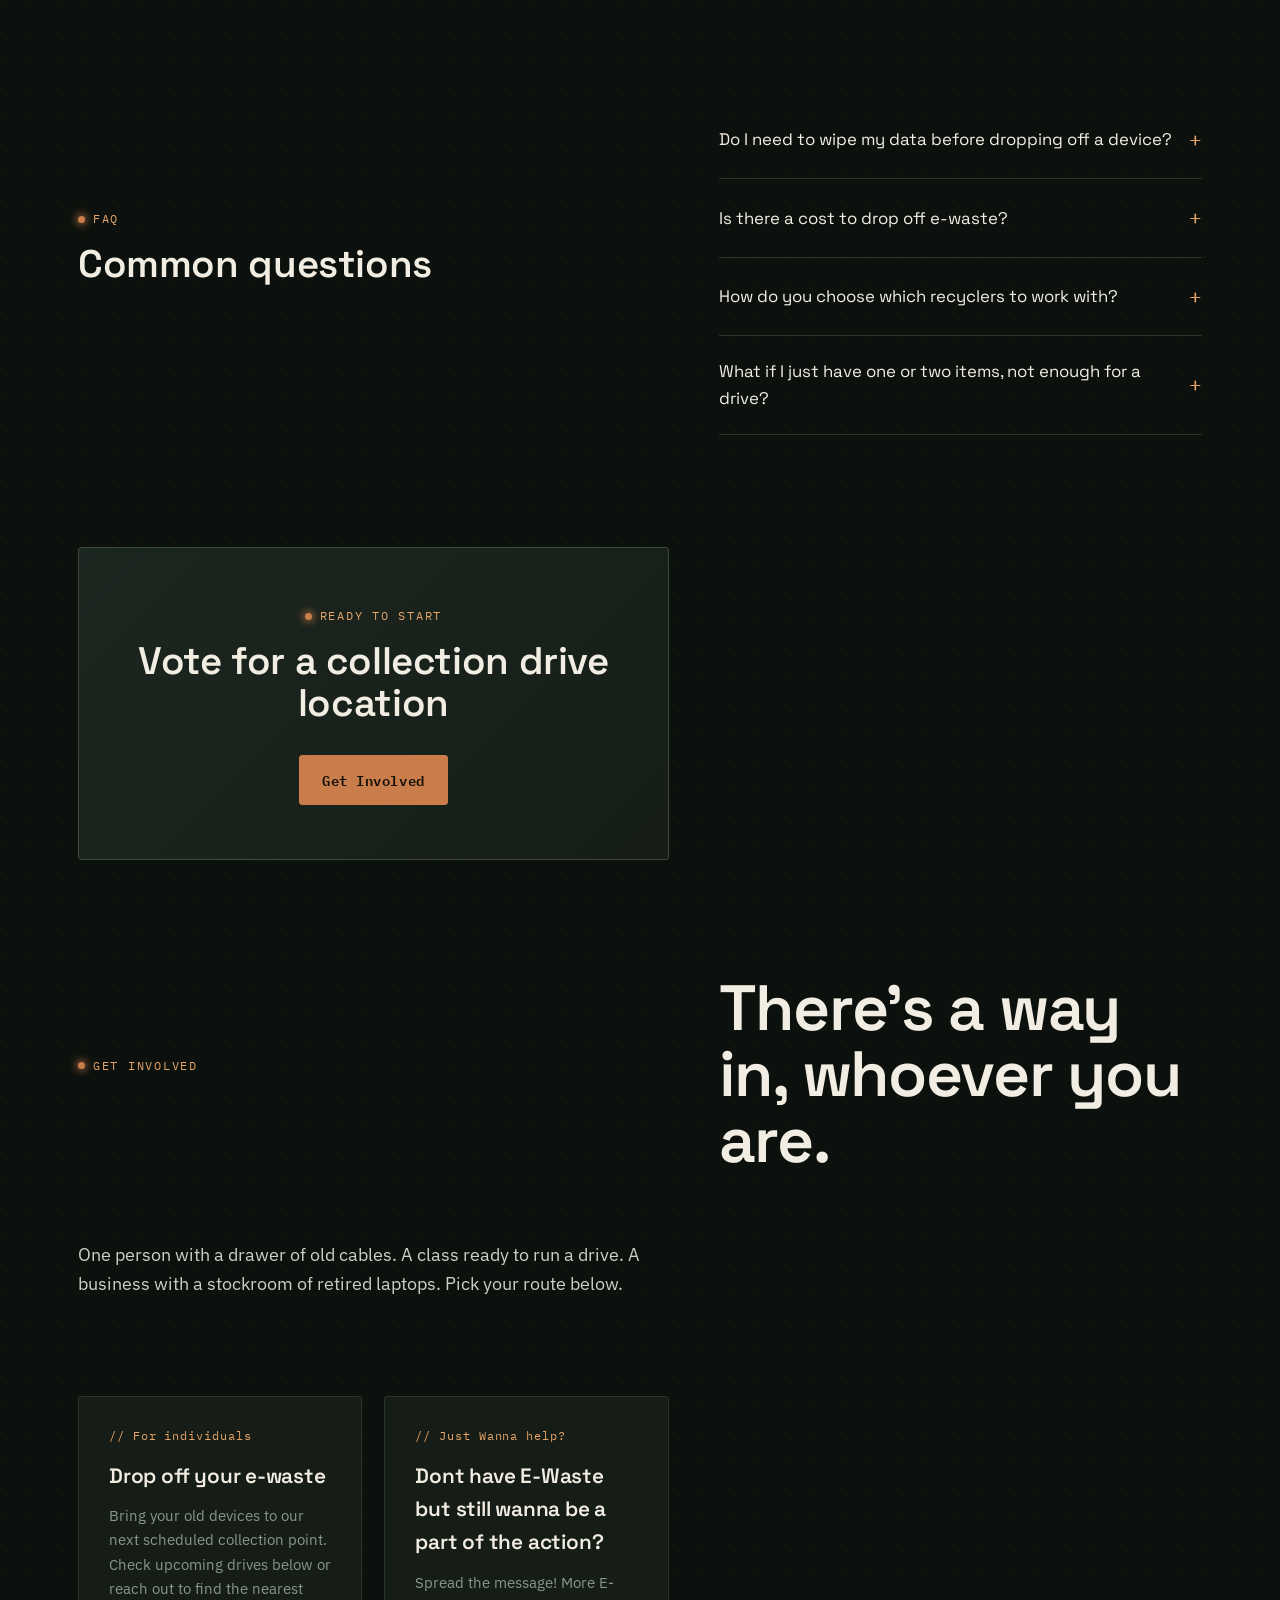
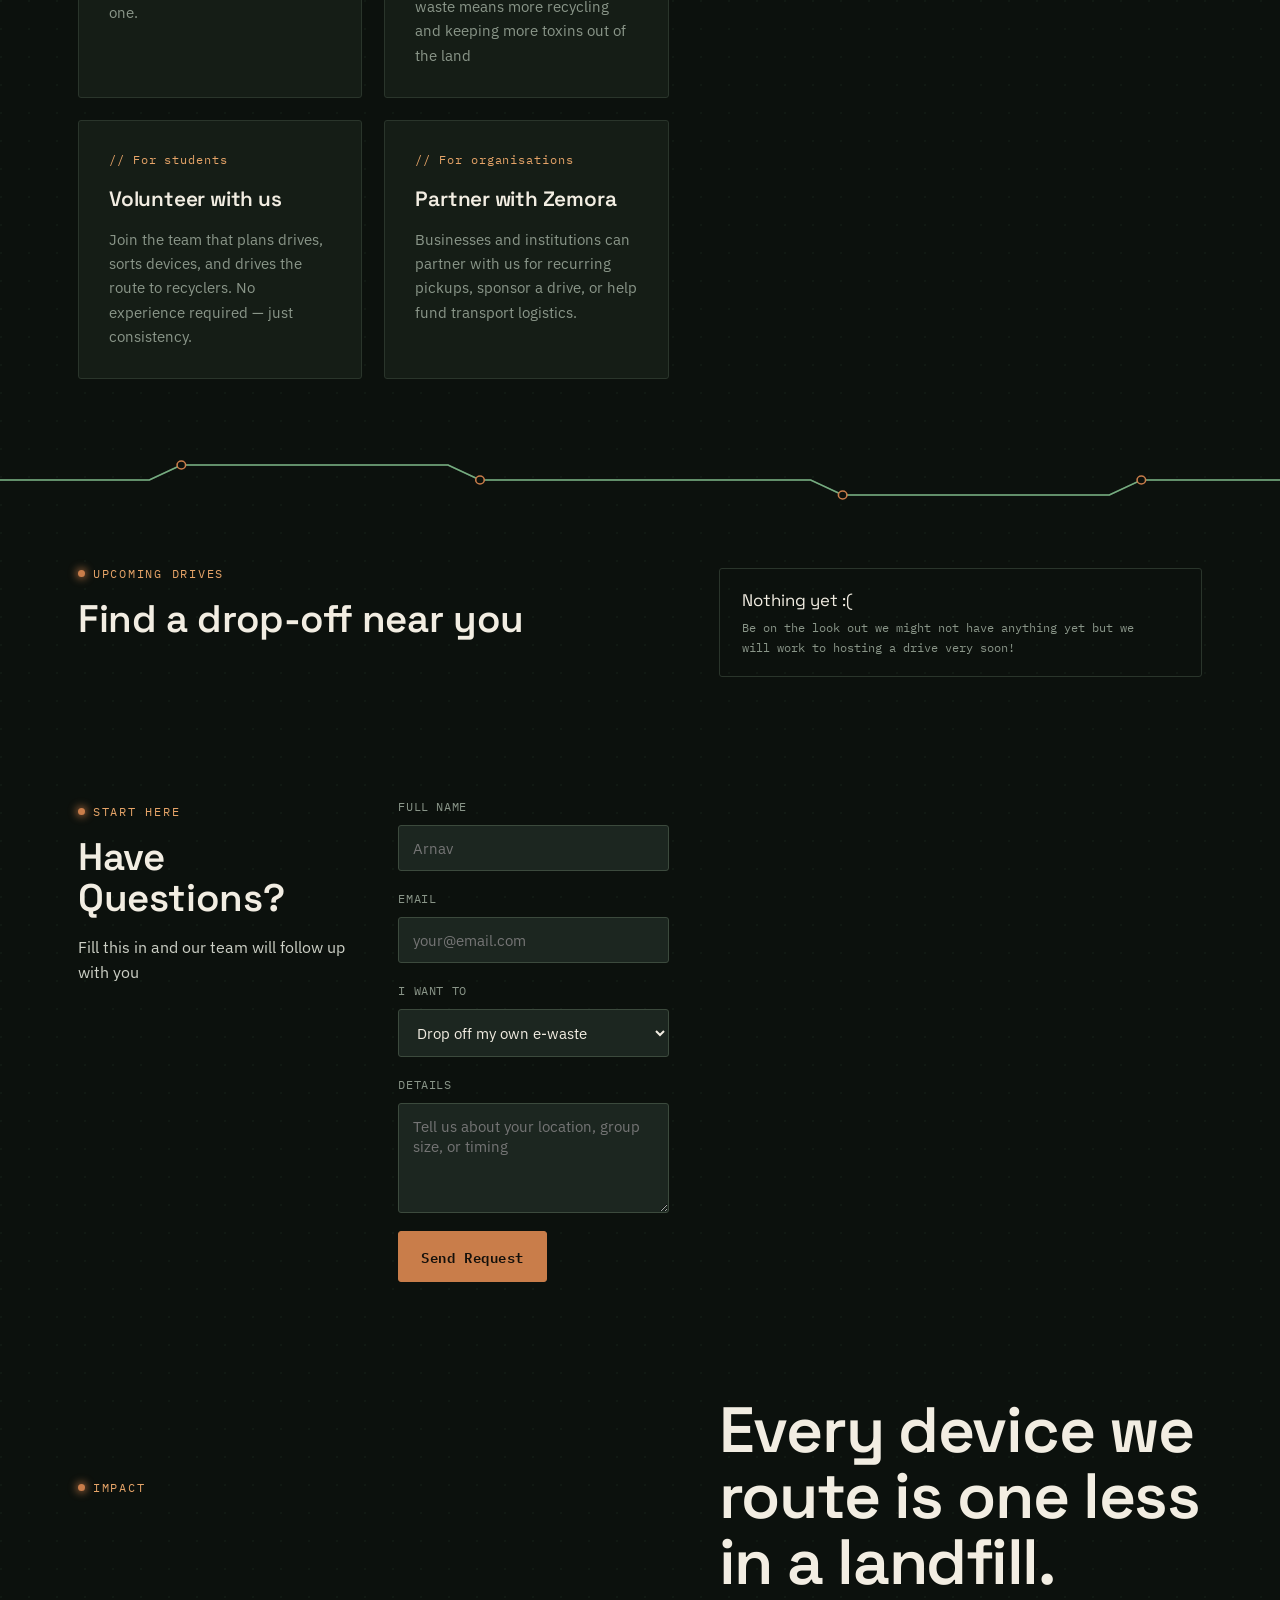
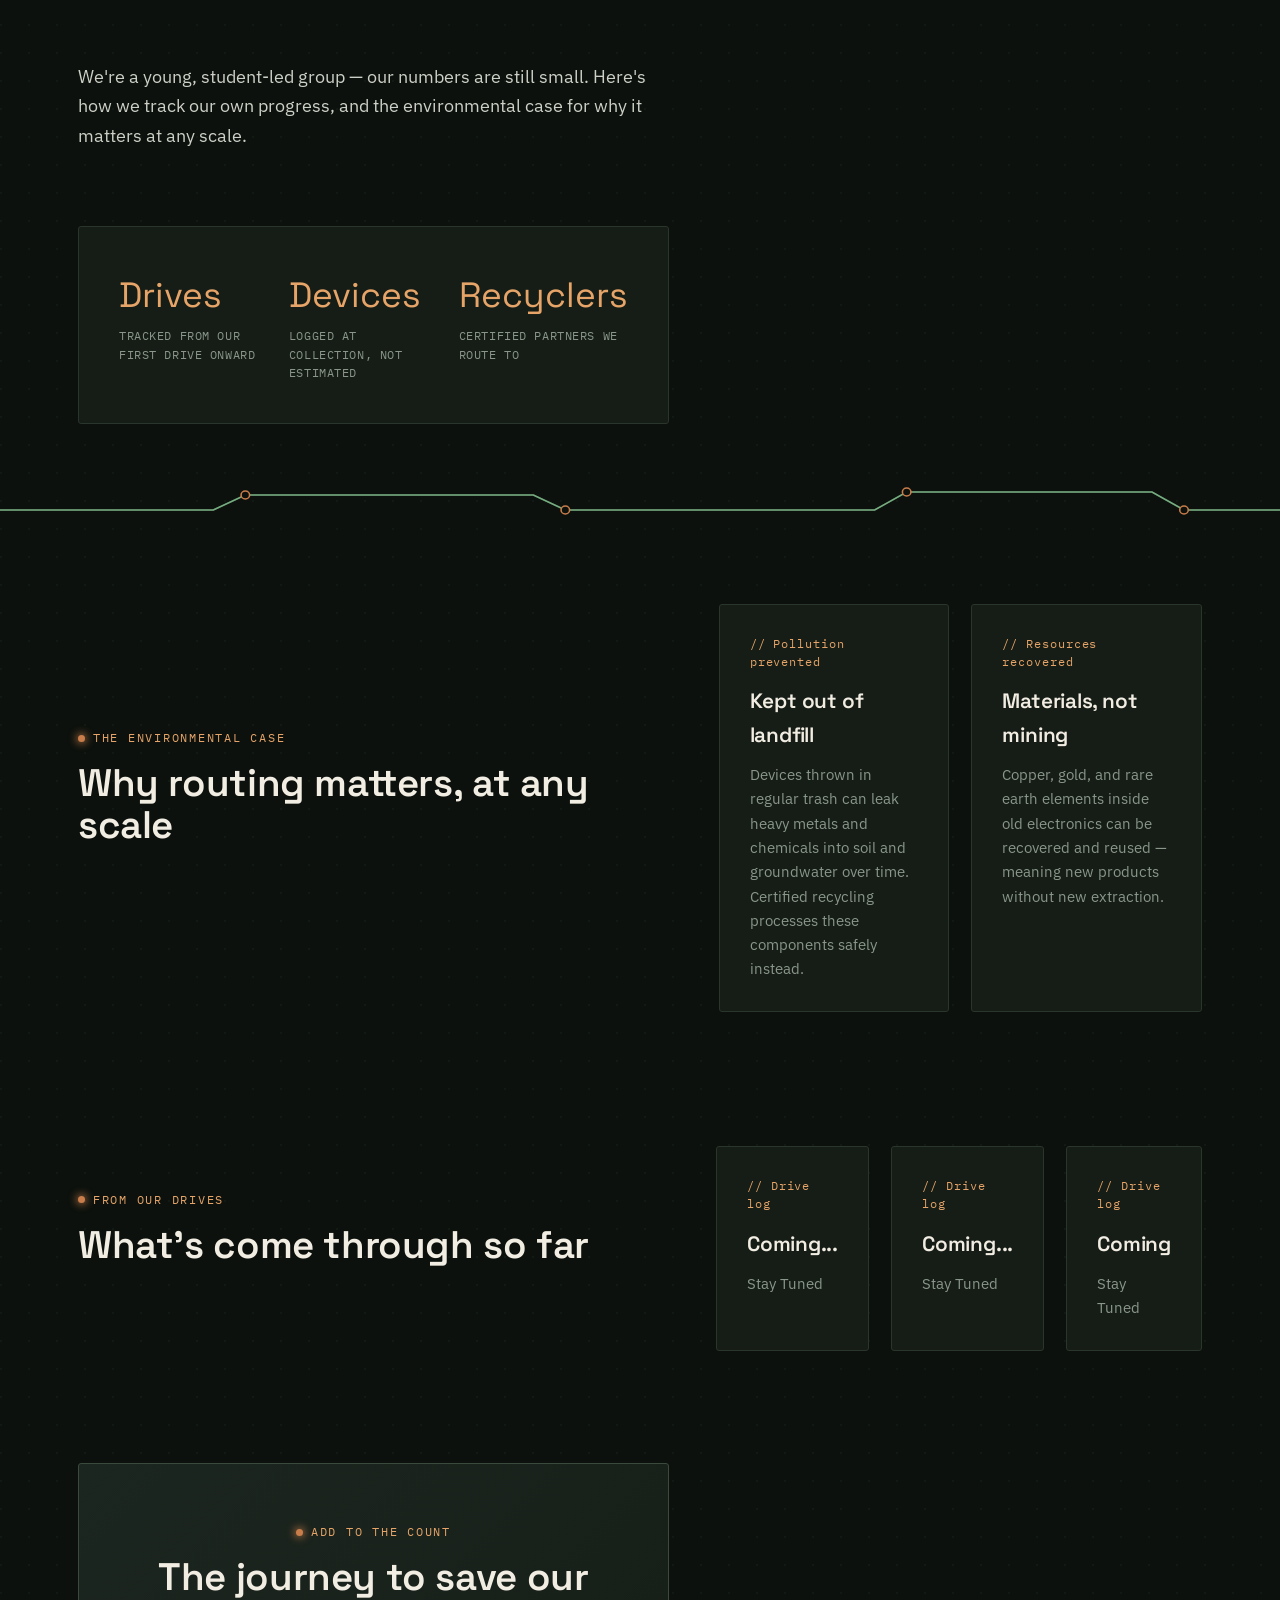
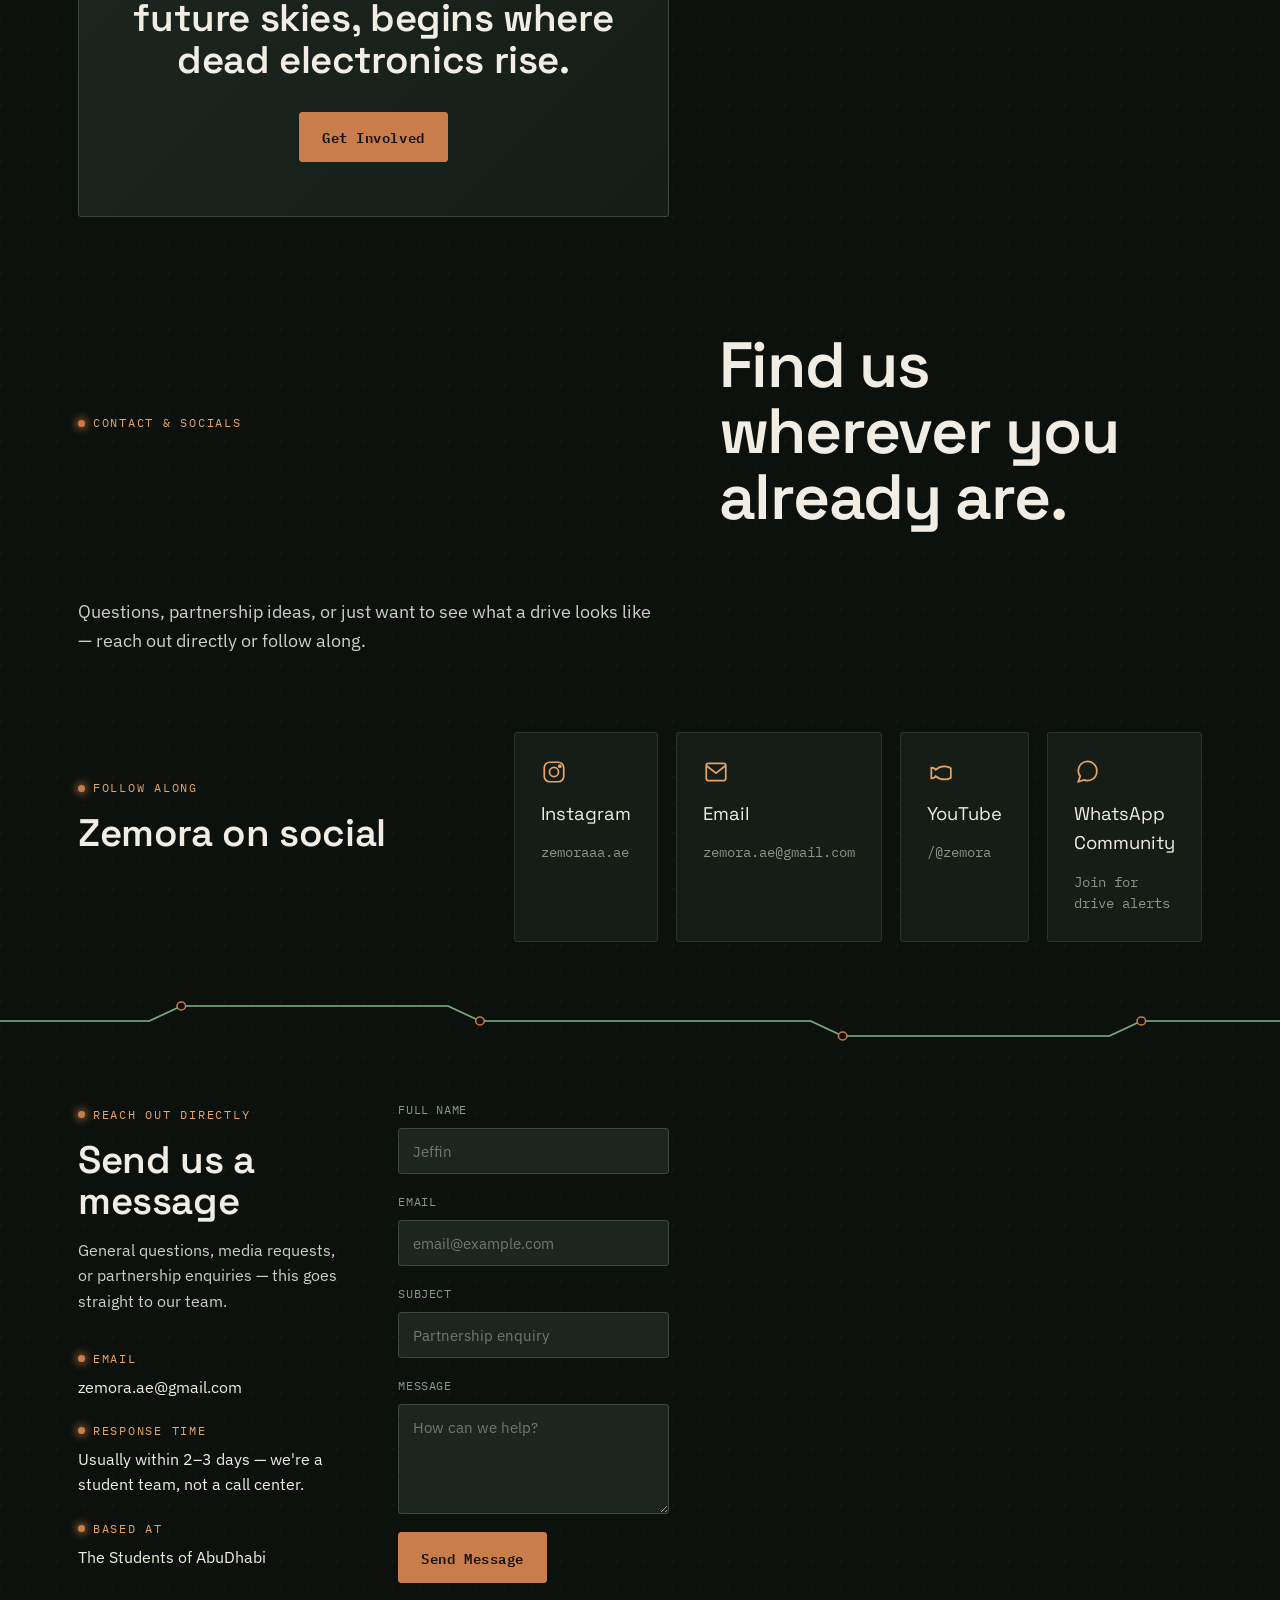
==== commit edf9ec6b: "Update index.html" ====
--- a/index.html
+++ b/index.html
@@ -48,51 +48,9 @@
           <div class="stat"><div class="num">Student</div><div class="label">Run, floor to leadership</div></div>
         </div>
       </div>
-
-      <div class="hero-visual" aria-hidden="true">
-        <svg viewBox="0 0 460 420" xmlns="http://www.w3.org/2000/svg">
-          <defs>
-            <filter id="glow" x="-50%" y="-50%" width="200%" height="200%">
-              <feGaussianBlur stdDeviation="3.2" result="blur"/>
-              <feMerge><feMergeNode in="blur"/><feMergeNode in="SourceGraphic"/></feMerge>
-            </filter>
-          </defs>
-          <!-- board outline -->
-          <rect x="10" y="10" width="440" height="400" rx="6" fill="#151d16" stroke="#2a352b"/>
-          <!-- traces -->
-          <path d="M60 70 H180 V150 H260" stroke="#3c4a3d" stroke-width="2" fill="none"/>
-          <path d="M60 150 H140 V230" stroke="#3c4a3d" stroke-width="2" fill="none"/>
-          <path d="M400 90 H300 V180 H360 V260" stroke="#3c4a3d" stroke-width="2" fill="none"/>
-          <path d="M60 300 H160 V340 H320 V260" stroke="#c97d4a" stroke-width="2.2" fill="none" filter="url(#glow)"/>
-          <path d="M320 260 H400 V200" stroke="#7fbf8c" stroke-width="2" fill="none" opacity="0.7"/>
-          <!-- device: phone -->
-          <rect x="42" y="46" width="36" height="60" rx="6" fill="none" stroke="#8a9689" stroke-width="1.6"/>
-          <line x1="50" y1="94" x2="70" y2="94" stroke="#8a9689" stroke-width="1.6"/>
-          <!-- device: laptop -->
-          <rect x="360" y="60" width="60" height="38" rx="2" fill="none" stroke="#8a9689" stroke-width="1.6"/>
-          <path d="M356 98 H424 L418 108 H362 Z" fill="none" stroke="#8a9689" stroke-width="1.4"/>
-          <!-- device: battery -->
-          <rect x="120" y="210" width="42" height="24" rx="3" fill="none" stroke="#8a9689" stroke-width="1.6"/>
-          <rect x="162" y="217" width="6" height="10" fill="#8a9689"/>
-          <!-- collection node -->
-          <circle cx="320" cy="340" r="30" fill="#1c2620" stroke="#c97d4a" stroke-width="1.8" filter="url(#glow)"/>
-          <text x="320" y="345" text-anchor="middle" font-family="IBM Plex Mono, monospace" font-size="10" fill="#e6a468">ZMR</text>
-          <!-- via pads -->
-          <circle cx="180" cy="150" r="4" fill="#0c110d" stroke="#c97d4a" stroke-width="1.5"/>
-          <circle cx="260" cy="150" r="4" fill="#0c110d" stroke="#7fbf8c" stroke-width="1.5"/>
-          <circle cx="140" cy="230" r="4" fill="#0c110d" stroke="#c97d4a" stroke-width="1.5"/>
-          <circle cx="300" cy="180" r="4" fill="#0c110d" stroke="#7fbf8c" stroke-width="1.5"/>
-          <circle cx="360" cy="260" r="4" fill="#0c110d" stroke="#7fbf8c" stroke-width="1.5"/>
-          <circle cx="160" cy="340" r="4" fill="#0c110d" stroke="#c97d4a" stroke-width="1.5"/>
-          <!-- output: new product -->
-          <rect x="380" y="180" width="34" height="34" rx="4" fill="none" stroke="#7fbf8c" stroke-width="1.8"/>
-          <path d="M388 197 L396 205 L408 189" stroke="#a3e0ab" stroke-width="2" fill="none" stroke-linecap="round" stroke-linejoin="round"/>
-          <text x="90" y="380" font-family="IBM Plex Mono, monospace" font-size="9" fill="#5e6b5e">COLLECT → TRANSPORT → RECYCLE → REBUILD</text>
-        </svg>
-      </div>
-    </div>
-  </section>
-
+      <div class="hero-visual">
+  <img src="blob:https://www.image2url.com/e00e74d5-7eb0-45b0-bbc3-30ae0f0b5bde" alt="E-waste recycling" class="hero-image">
+</div>
   <svg class="trace-divider" viewBox="0 0 1200 46" preserveAspectRatio="none" aria-hidden="true">
     <path d="M0 23 H140 L170 8 H420 L450 23 H760 L790 38 H1040 L1070 23 H1200" />
     <path class="live" d="M0 23 H140 L170 8 H420 L450 23 H760 L790 38 H1040 L1070 23 H1200" />
--- a/style.css
+++ b/style.css
@@ -31,6 +31,12 @@
   --mono: "IBM Plex Mono", "Courier New", monospace;
 
   --wrap: 1180px;
+}
+.hero-image {
+  width: 460px;
+  height: 420px;
+  object-fit: cover;
+  border-radius: 6px;
 }
 
 * { box-sizing: border-box; }
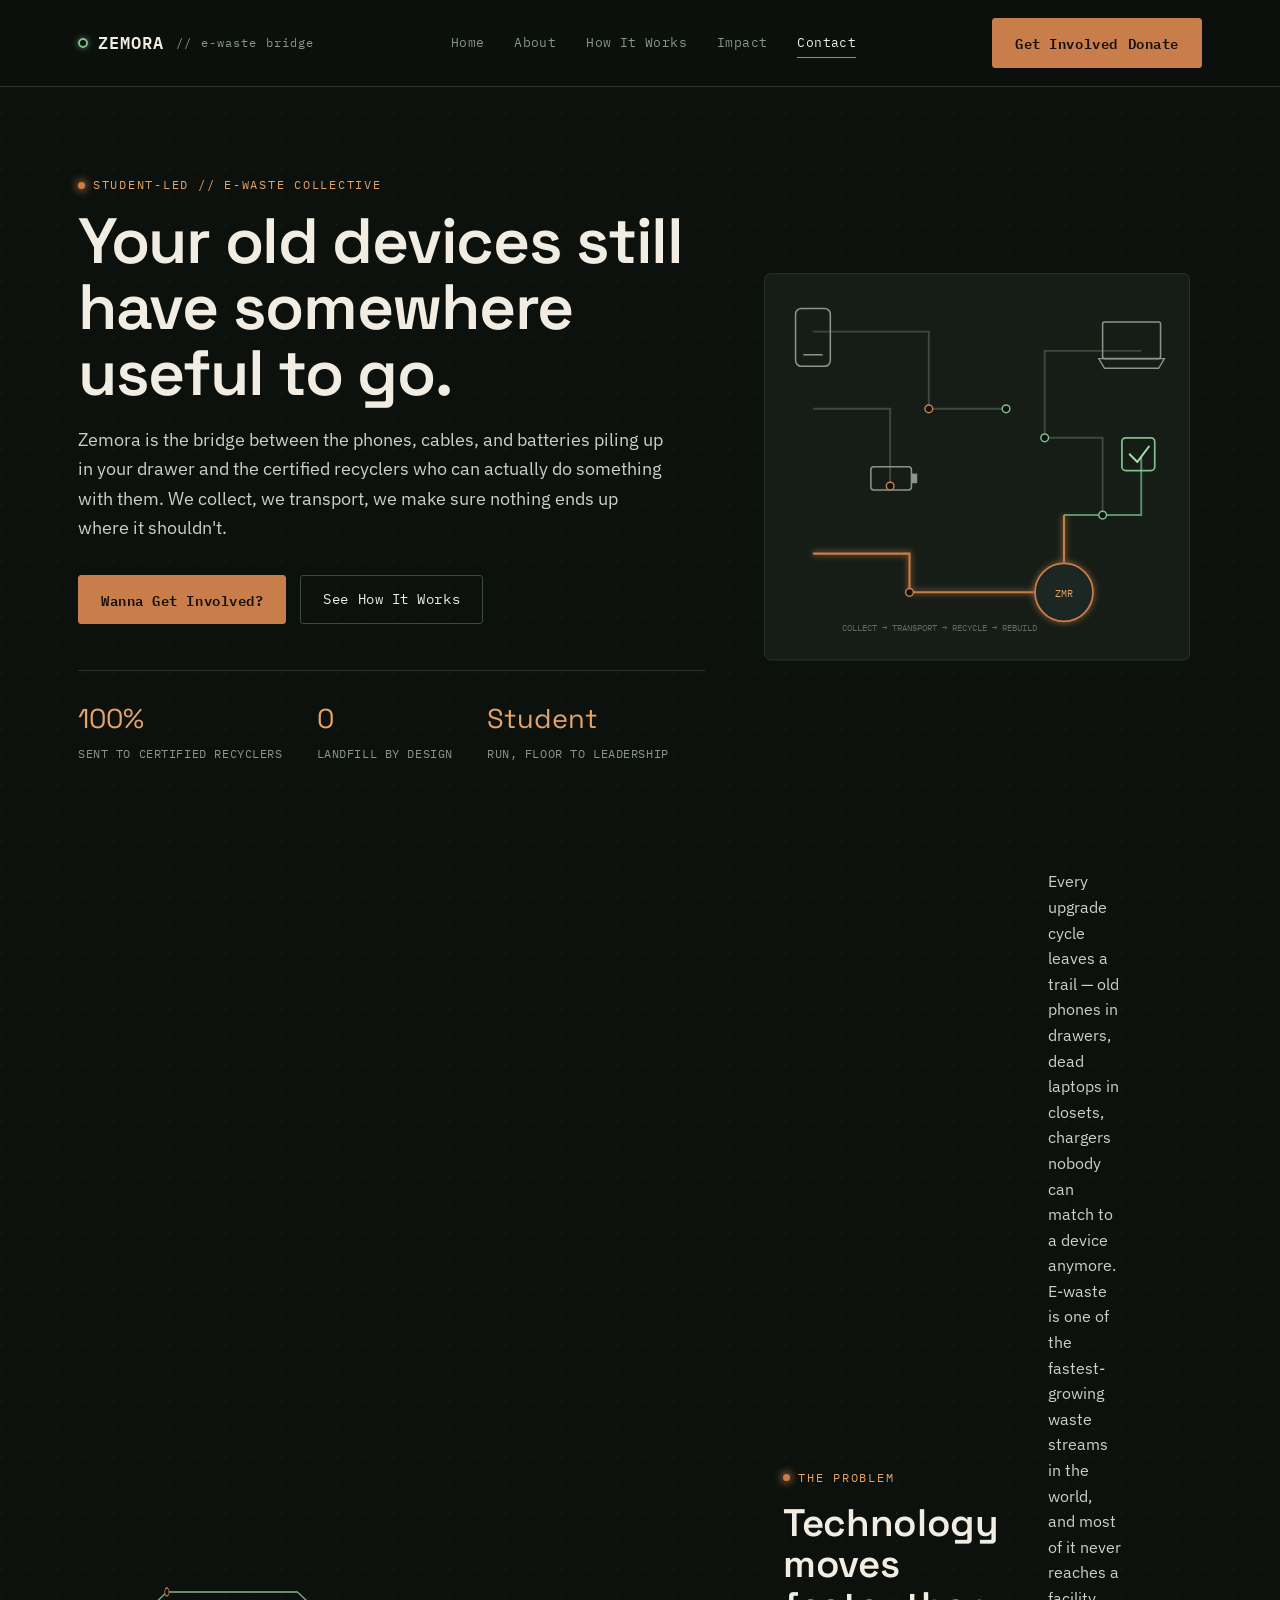
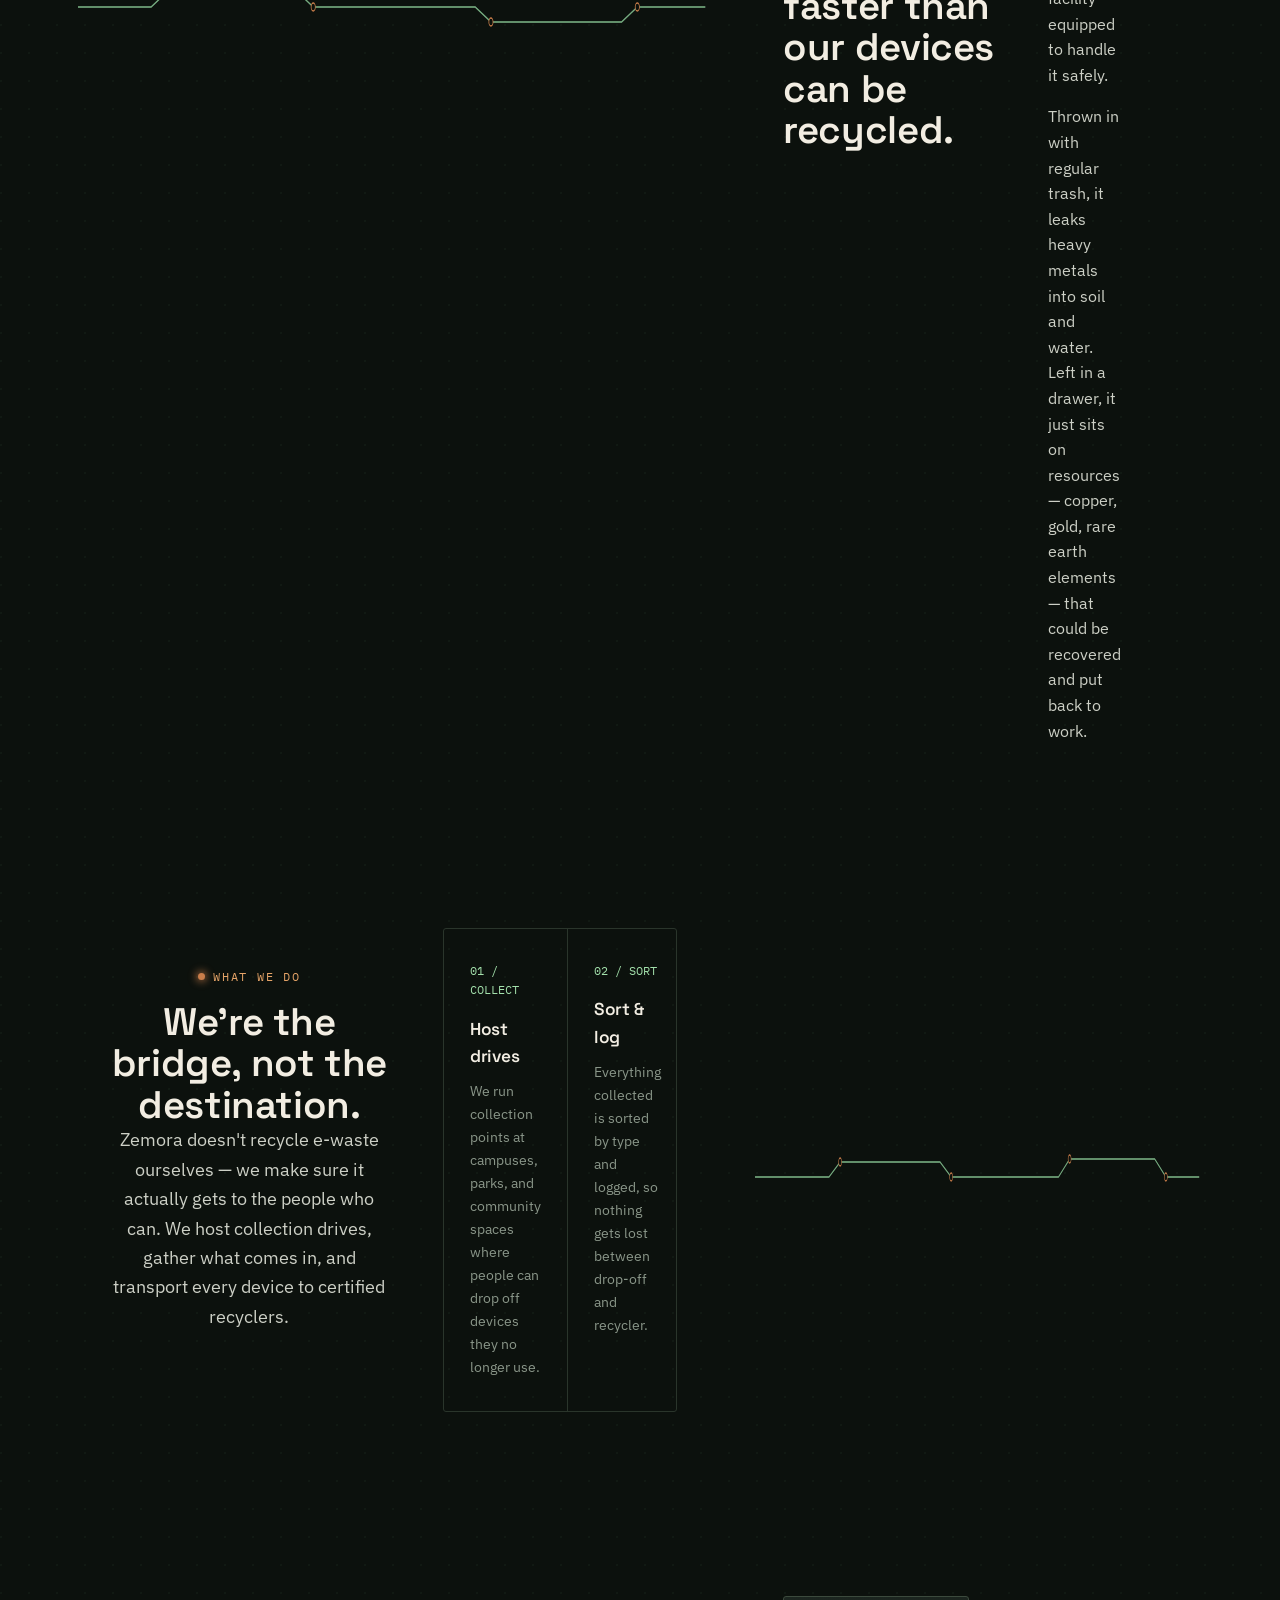
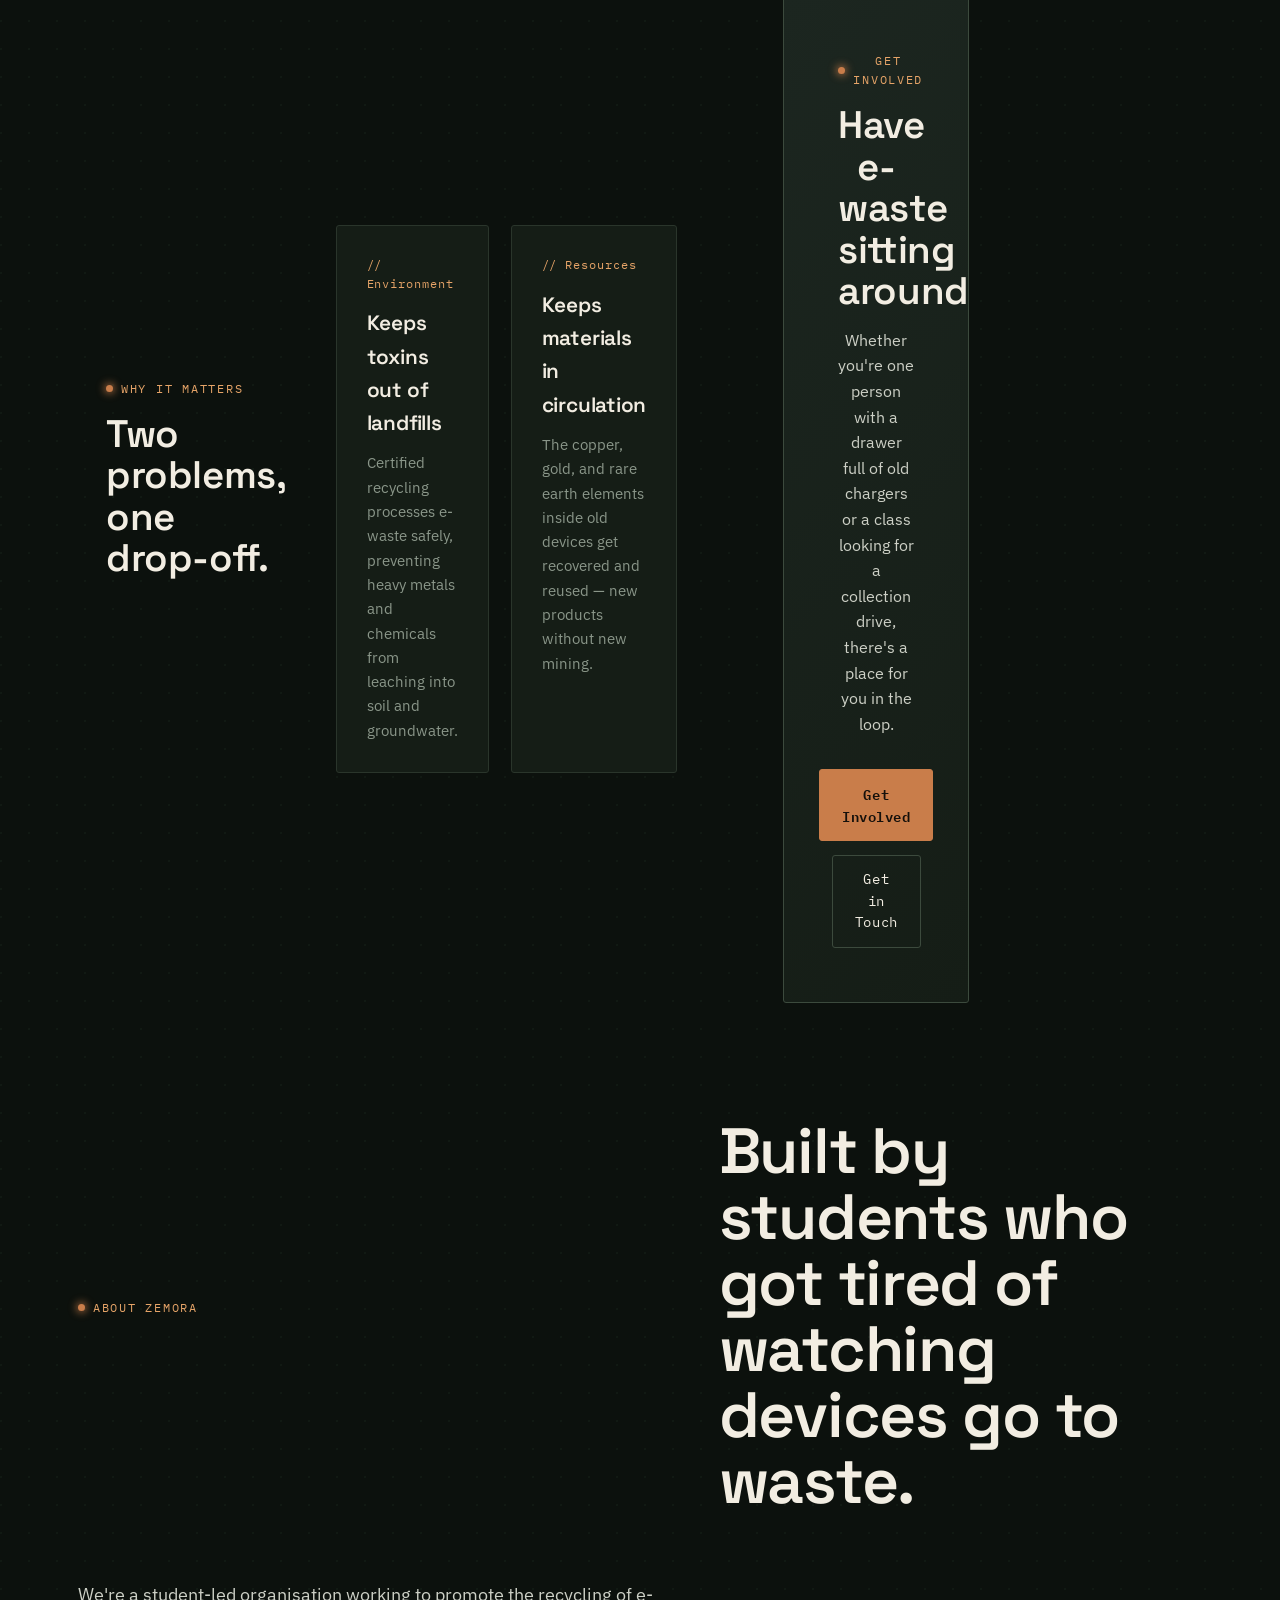
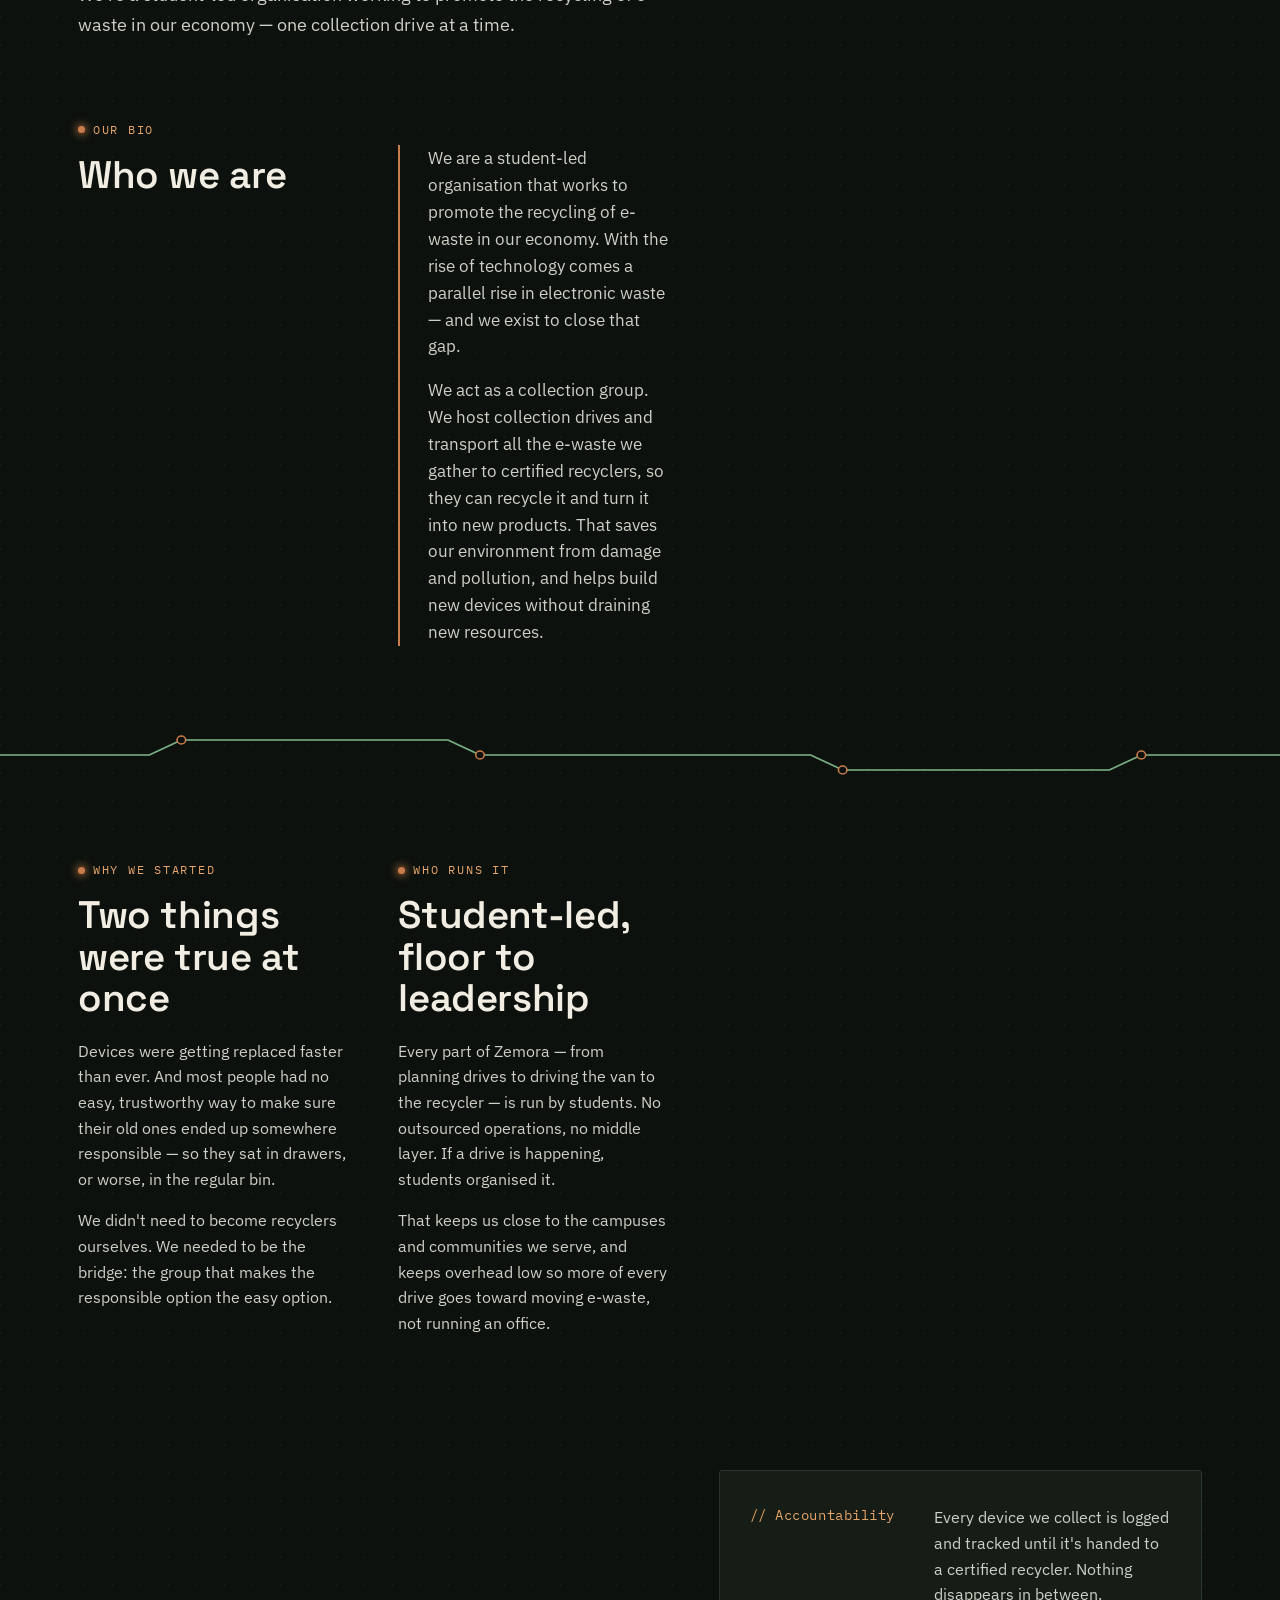
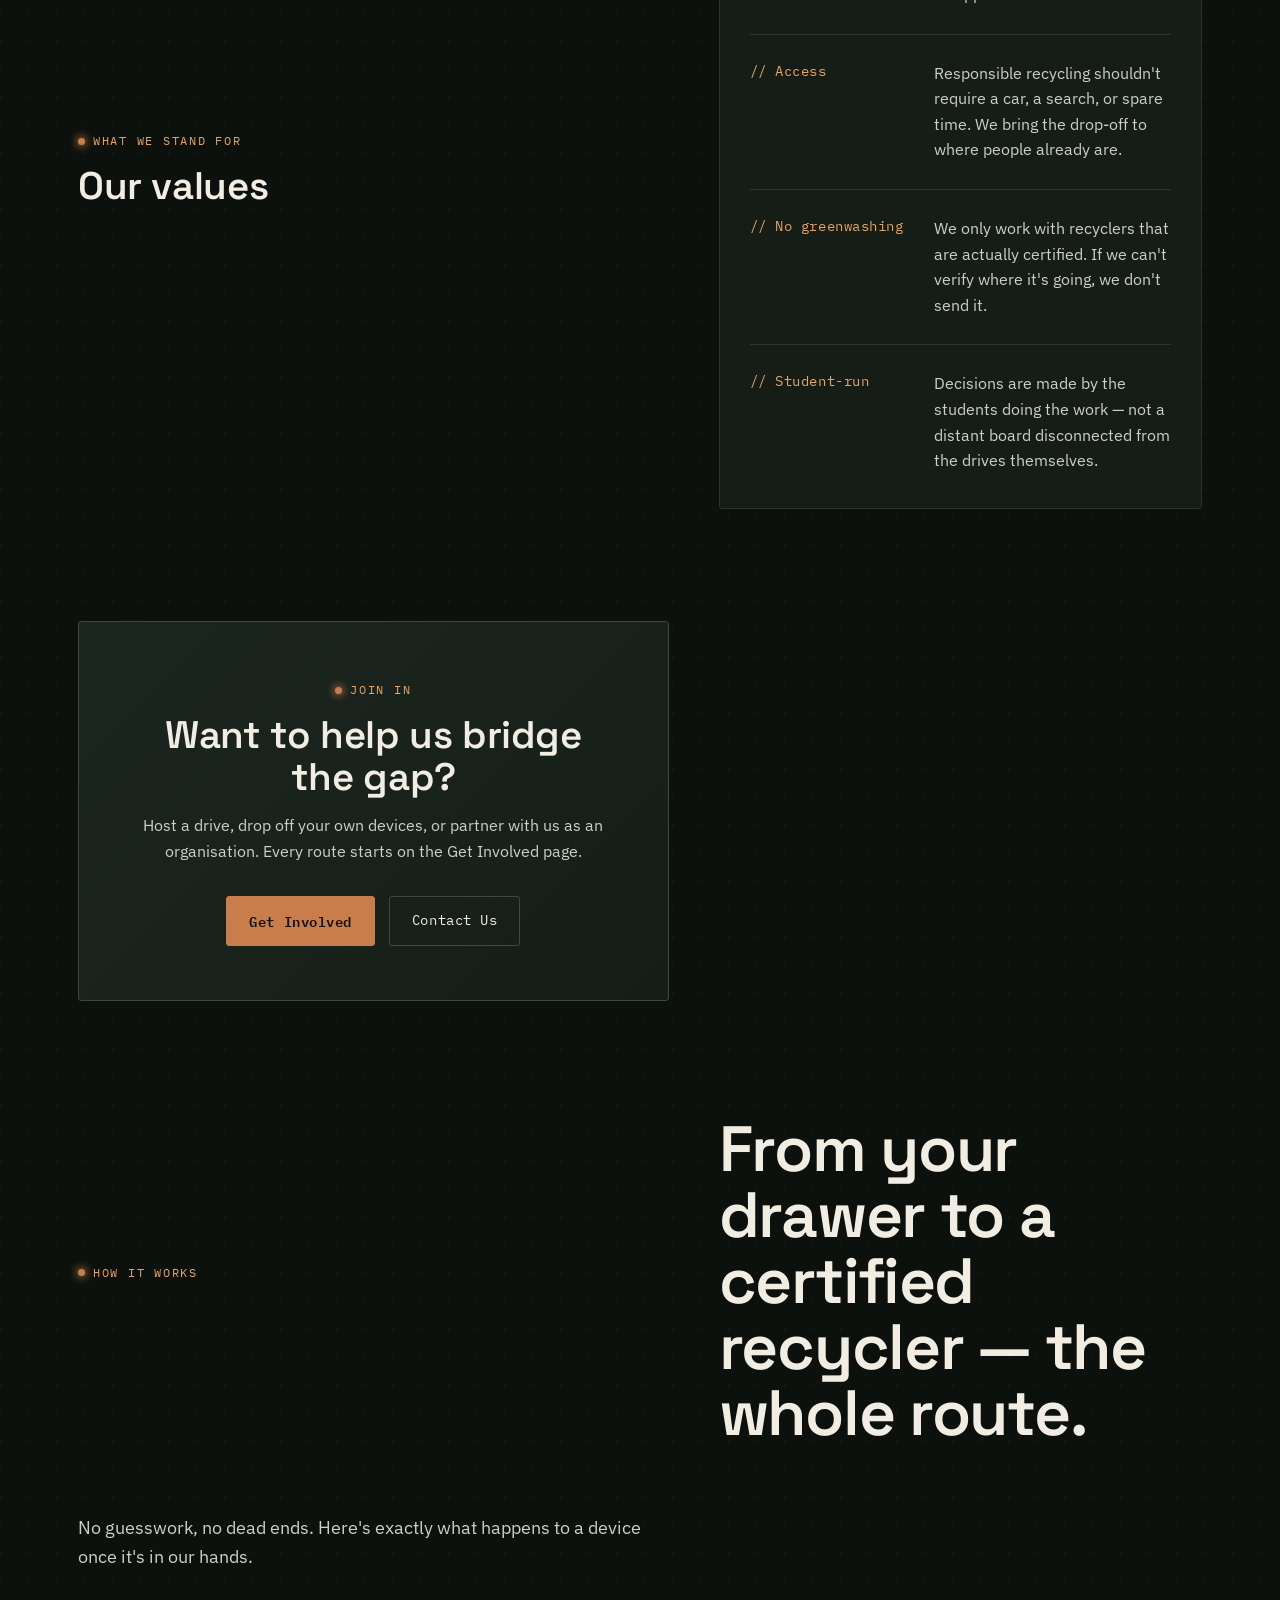
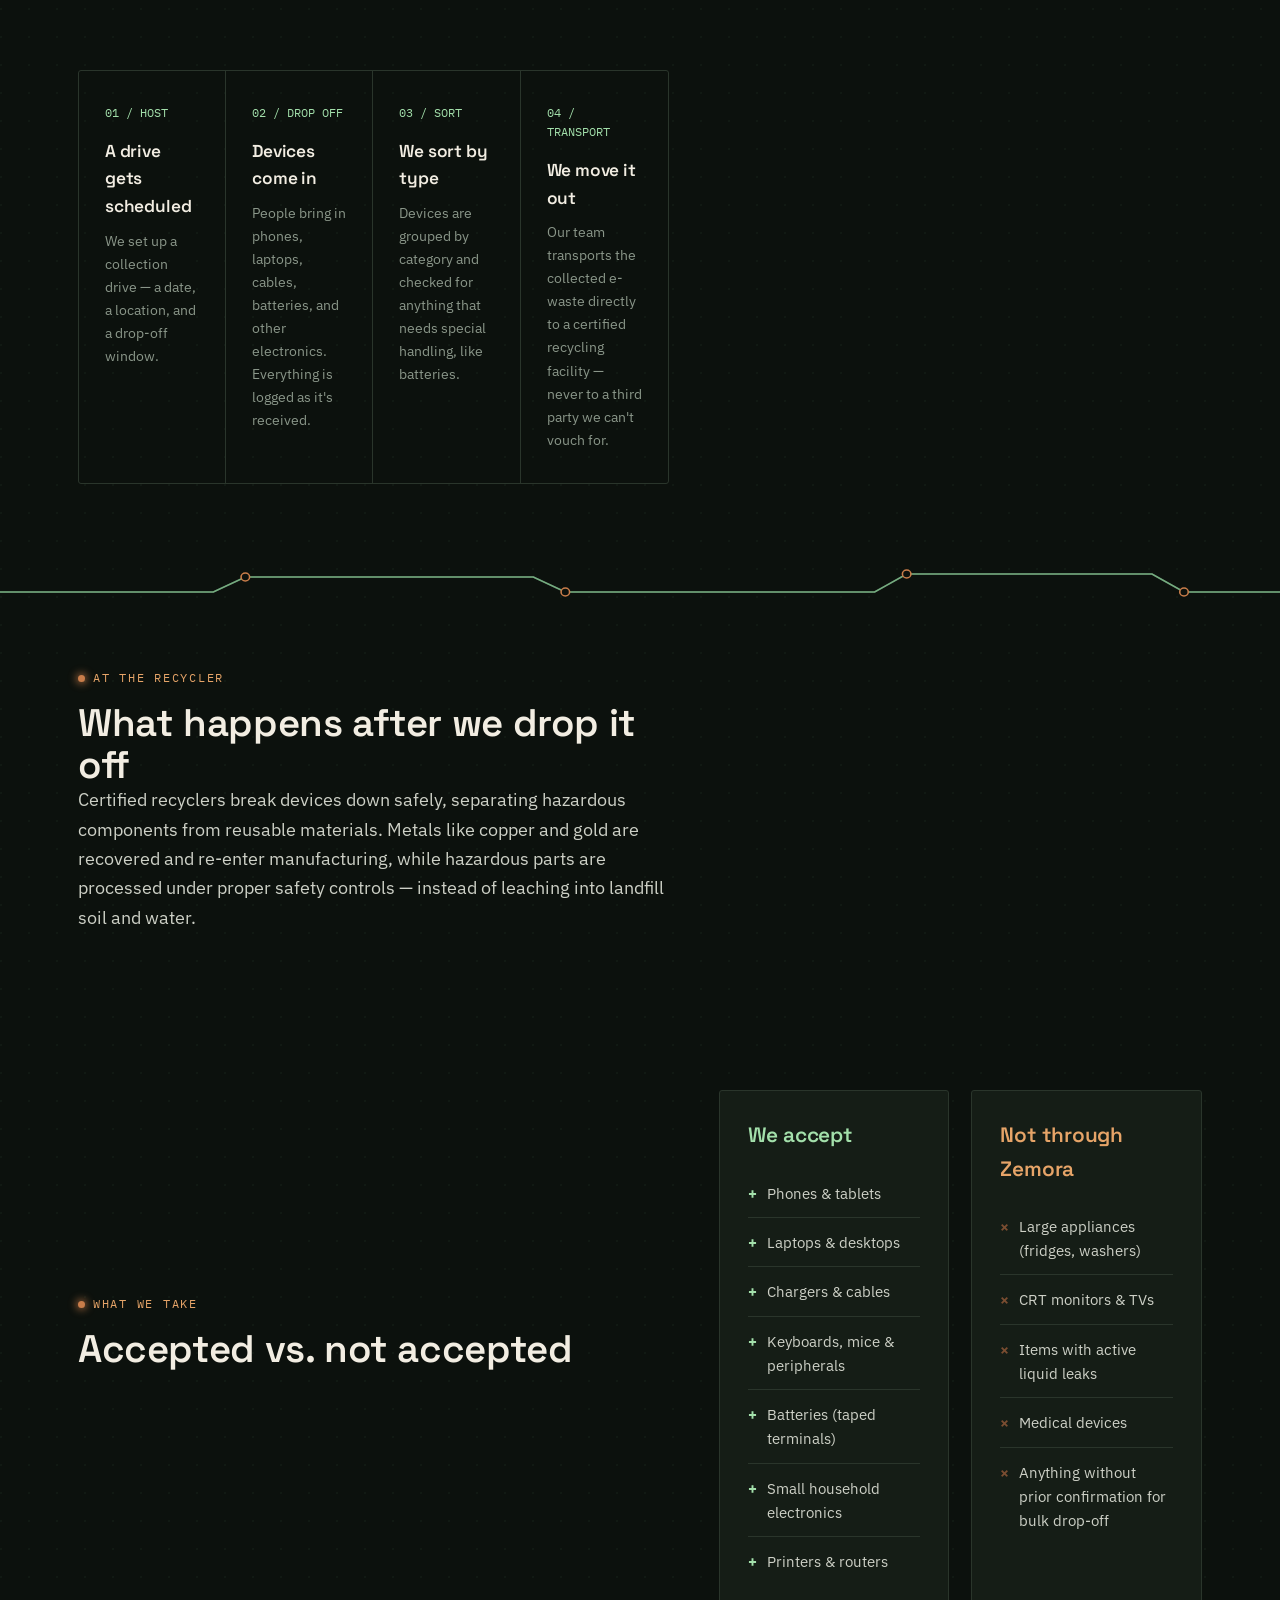
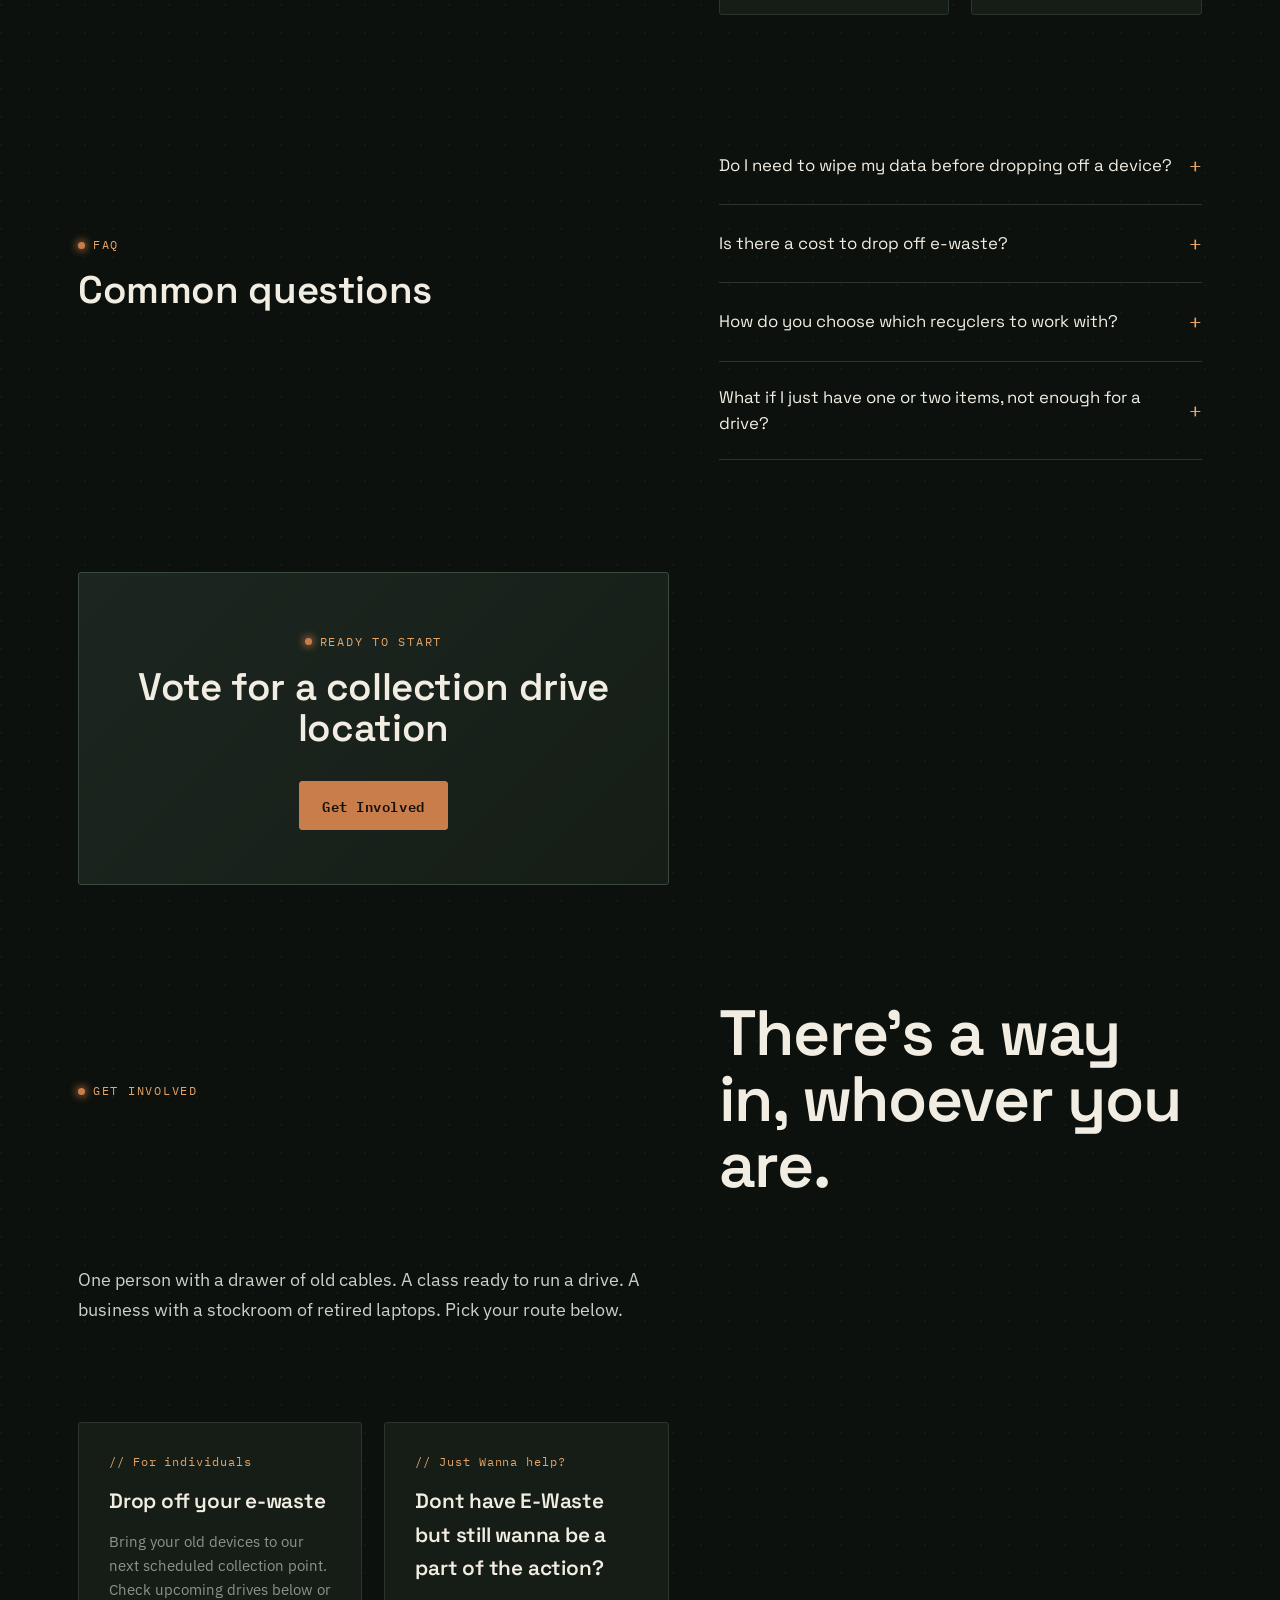
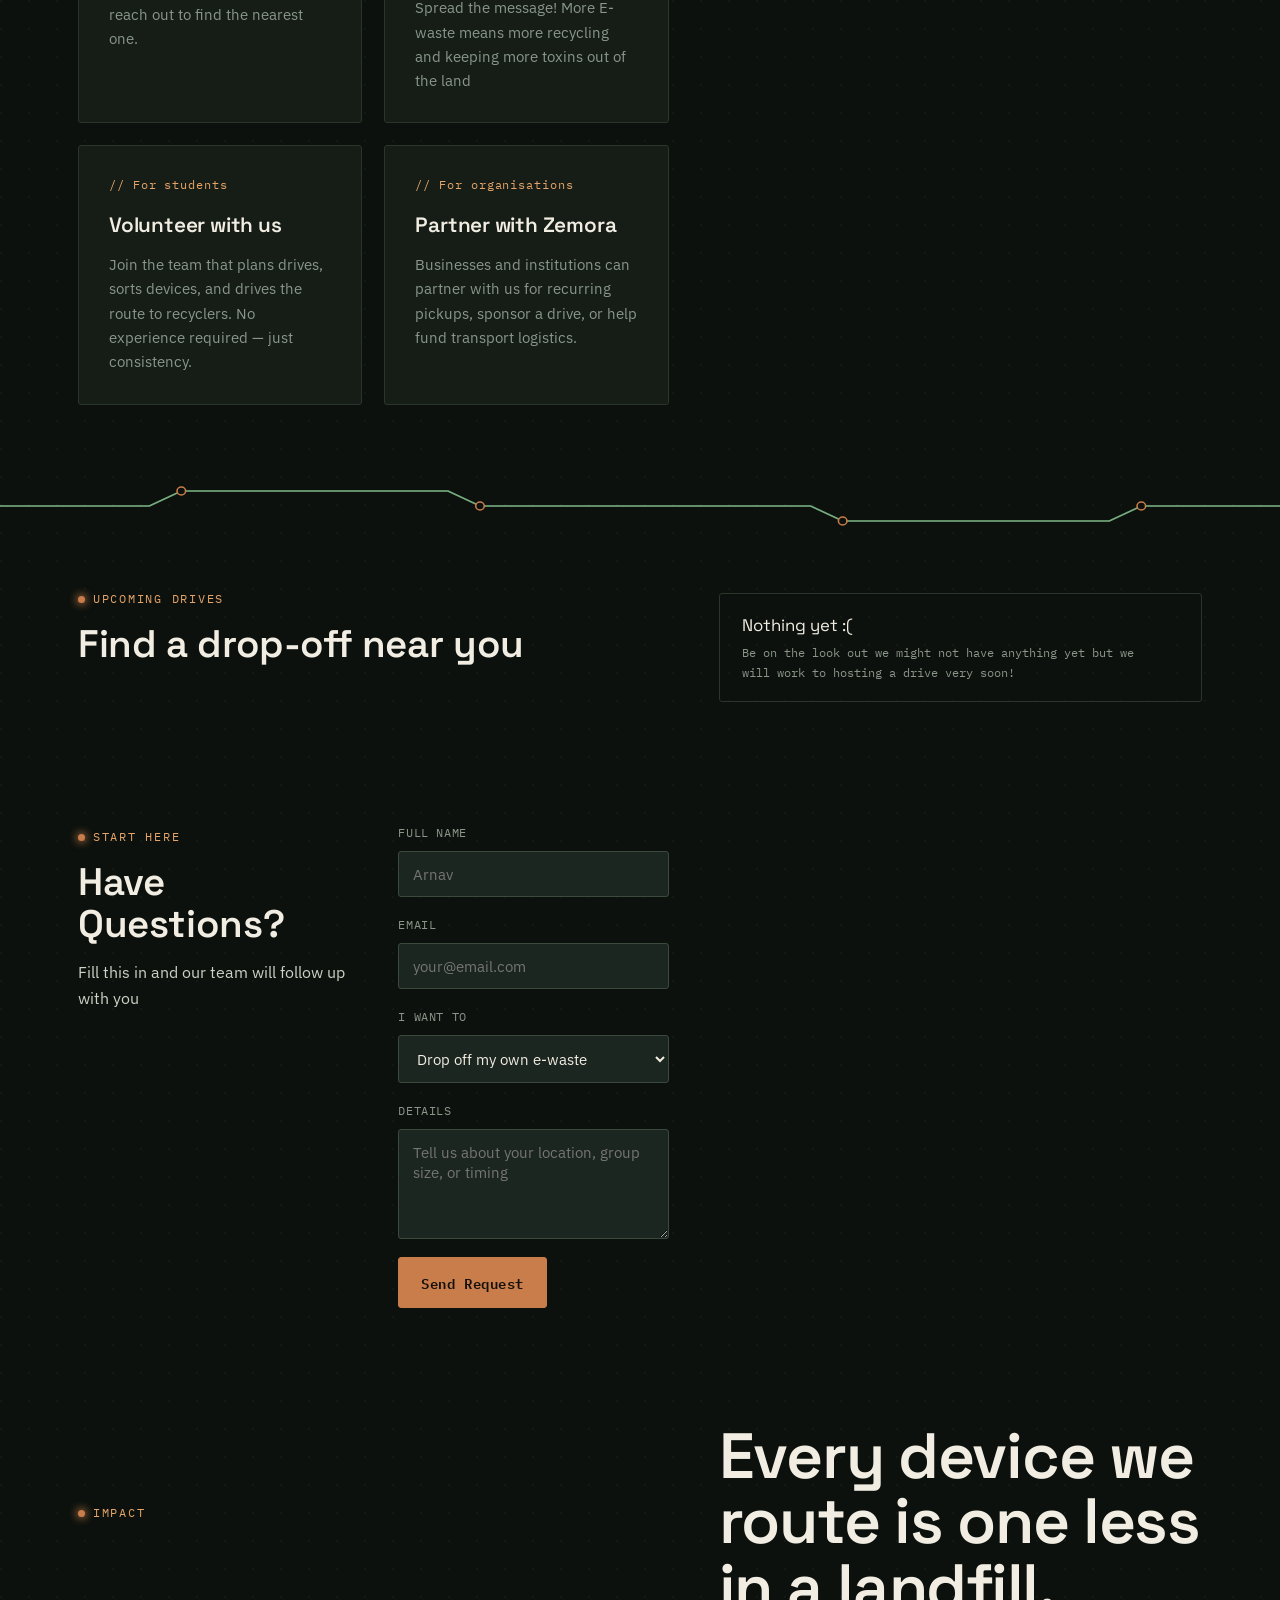
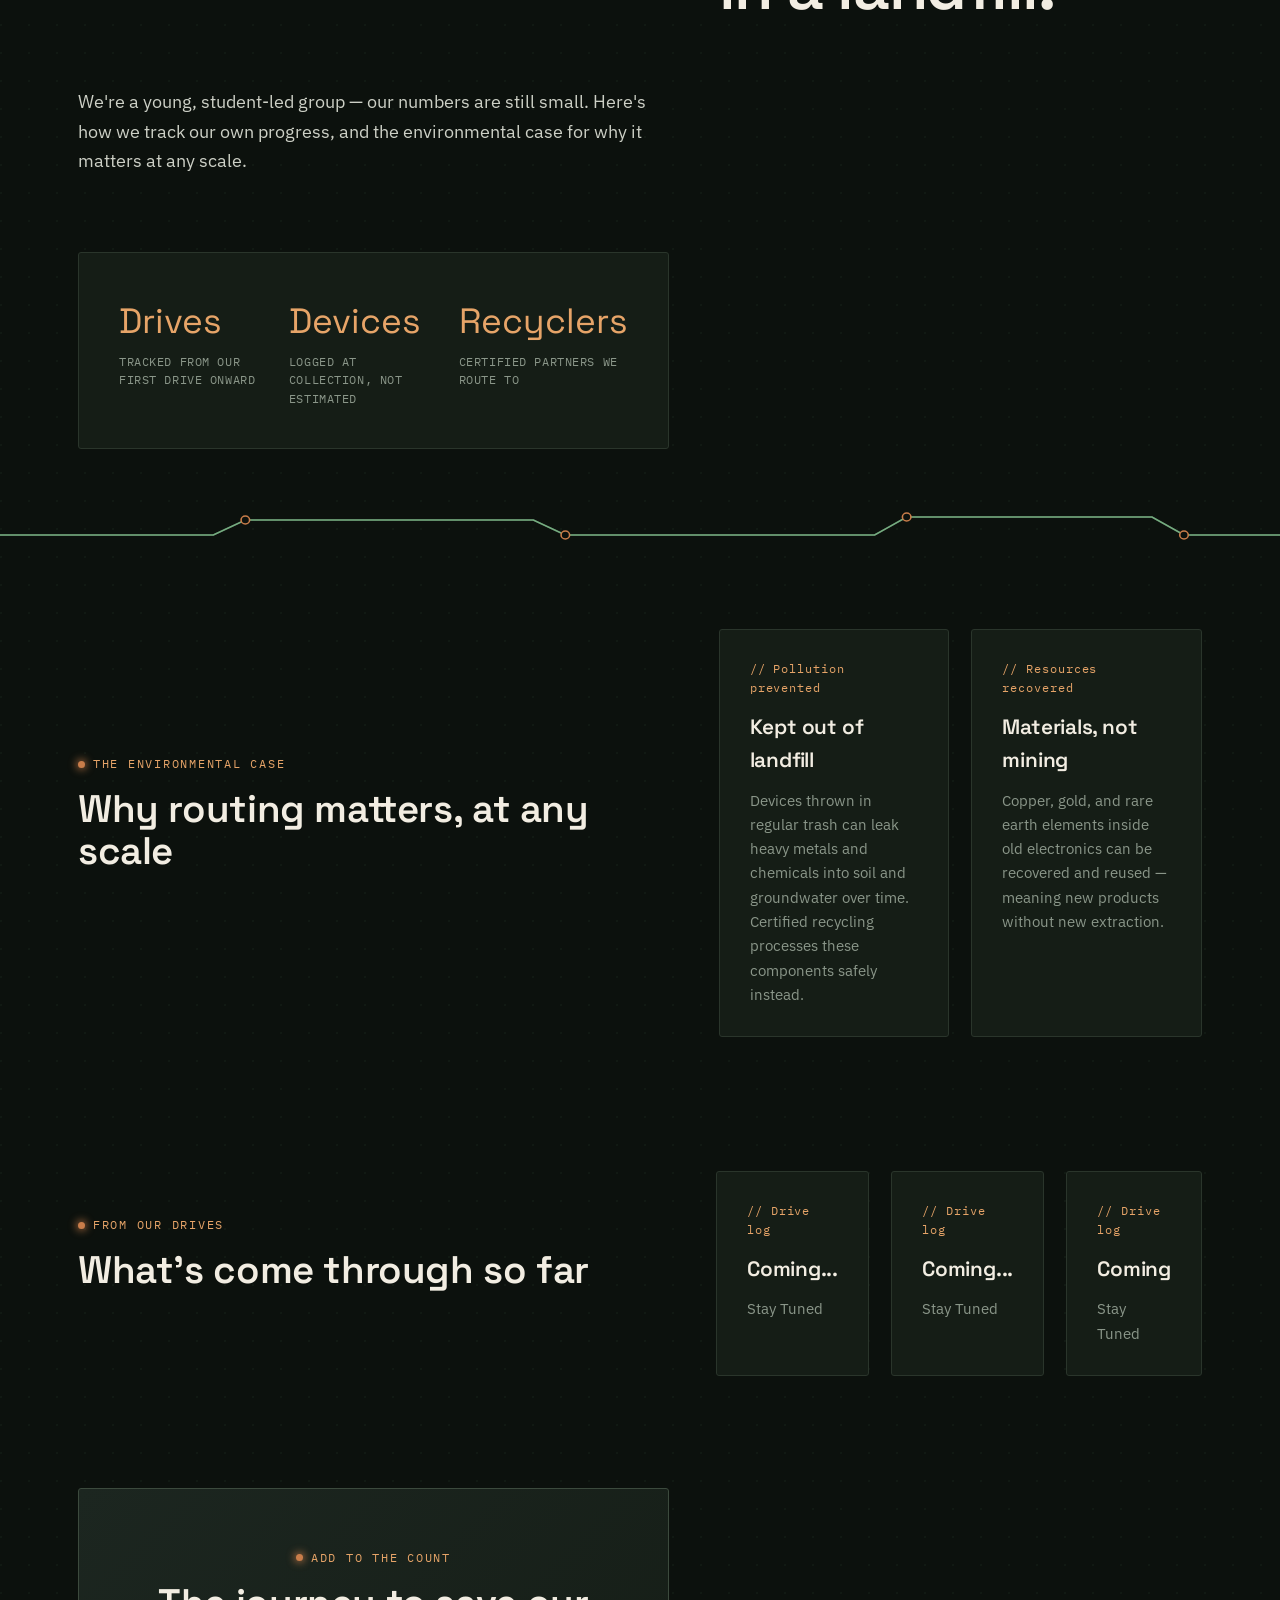
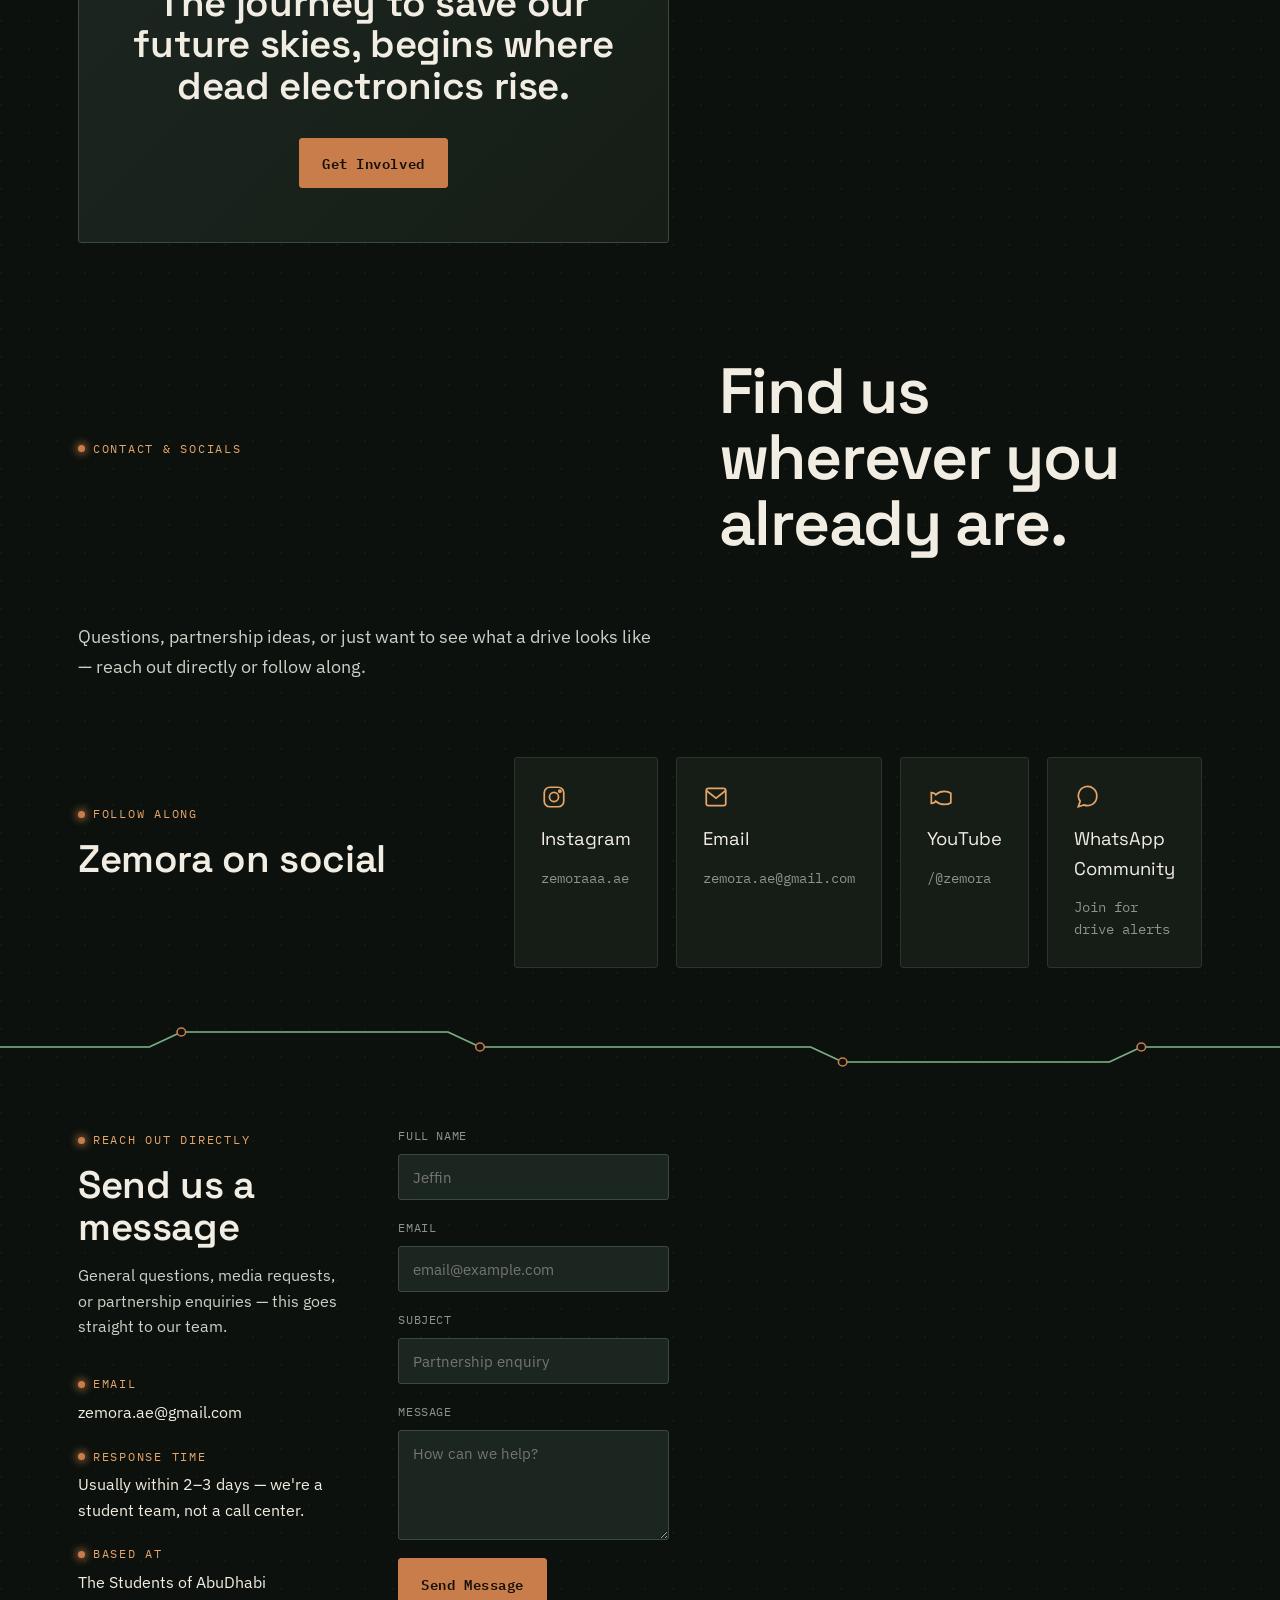
==== commit de3838d9: "Update index.html" ====
--- a/index.html
+++ b/index.html
@@ -48,8 +48,52 @@
           <div class="stat"><div class="num">Student</div><div class="label">Run, floor to leadership</div></div>
         </div>
       </div>
-      <div class="hero-visual">
-  <img src="blob:https://www.image2url.com/e00e74d5-7eb0-45b0-bbc3-30ae0f0b5bde" alt="E-waste recycling" class="hero-image">
+   <div class="hero-visual" aria-hidden="true">
+  <svg viewBox="0 0 460 420" xmlns="http://www.w3.org/2000/svg">
+    <defs>
+      <filter id="glow" x="-50%" y="-50%" width="200%" height="200%">
+        <feGaussianBlur stdDeviation="3.2" result="blur"/>
+        <feMerge>
+          <feMergeNode in="blur"/>
+          <feMergeNode in="SourceGraphic"/>
+        </feMerge>
+      </filter>
+    </defs>
+
+    <rect x="10" y="10" width="440" height="400" rx="6" fill="#151d16" stroke="#2a352b"/>
+
+    <path d="M60 70 H180 V150 H260" stroke="#3c4a3d" stroke-width="2" fill="none"/>
+    <path d="M60 150 H140 V230" stroke="#3c4a3d" stroke-width="2" fill="none"/>
+    <path d="M400 90 H300 V180 H360 V260" stroke="#3c4a3d" stroke-width="2" fill="none"/>
+    <path d="M60 300 H160 V340 H320 V260" stroke="#c97d4a" stroke-width="2.2" fill="none" filter="url(#glow)"/>
+    <path d="M320 260 H400 V200" stroke="#7fbf8c" stroke-width="2" fill="none" opacity="0.7"/>
+
+    <rect x="42" y="46" width="36" height="60" rx="6" fill="none" stroke="#8a9689" stroke-width="1.6"/>
+    <line x1="50" y1="94" x2="70" y2="94" stroke="#8a9689" stroke-width="1.6"/>
+
+    <rect x="360" y="60" width="60" height="38" rx="2" fill="none" stroke="#8a9689" stroke-width="1.6"/>
+    <path d="M356 98 H424 L418 108 H362 Z" fill="none" stroke="#8a9689" stroke-width="1.4"/>
+
+    <rect x="120" y="210" width="42" height="24" rx="3" fill="none" stroke="#8a9689" stroke-width="1.6"/>
+    <rect x="162" y="217" width="6" height="10" fill="#8a9689"/>
+
+    <circle cx="320" cy="340" r="30" fill="#1c2620" stroke="#c97d4a" stroke-width="1.8" filter="url(#glow)"/>
+    <text x="320" y="345" text-anchor="middle" font-family="IBM Plex Mono, monospace" font-size="10" fill="#e6a468">ZMR</text>
+
+    <circle cx="180" cy="150" r="4" fill="#0c110d" stroke="#c97d4a" stroke-width="1.5"/>
+    <circle cx="260" cy="150" r="4" fill="#0c110d" stroke="#7fbf8c" stroke-width="1.5"/>
+    <circle cx="140" cy="230" r="4" fill="#0c110d" stroke="#c97d4a" stroke-width="1.5"/>
+    <circle cx="300" cy="180" r="4" fill="#0c110d" stroke="#7fbf8c" stroke-width="1.5"/>
+    <circle cx="360" cy="260" r="4" fill="#0c110d" stroke="#7fbf8c" stroke-width="1.5"/>
+    <circle cx="160" cy="340" r="4" fill="#0c110d" stroke="#c97d4a" stroke-width="1.5"/>
+
+    <rect x="380" y="180" width="34" height="34" rx="4" fill="none" stroke="#7fbf8c" stroke-width="1.8"/>
+    <path d="M388 197 L396 205 L408 189" stroke="#a3e0ab" stroke-width="2" fill="none" stroke-linecap="round" stroke-linejoin="round"/>
+
+    <text x="90" y="380" font-family="IBM Plex Mono, monospace" font-size="9" fill="#5e6b5e">
+      COLLECT → TRANSPORT → RECYCLE → REBUILD
+    </text>
+  </svg>
 </div>
   <svg class="trace-divider" viewBox="0 0 1200 46" preserveAspectRatio="none" aria-hidden="true">
     <path d="M0 23 H140 L170 8 H420 L450 23 H760 L790 38 H1040 L1070 23 H1200" />
--- a/style.css
+++ b/style.css
@@ -31,12 +31,6 @@
   --mono: "IBM Plex Mono", "Courier New", monospace;
 
   --wrap: 1180px;
-}
-.hero-image {
-  width: 460px;
-  height: 420px;
-  object-fit: cover;
-  border-radius: 6px;
 }
 
 * { box-sizing: border-box; }
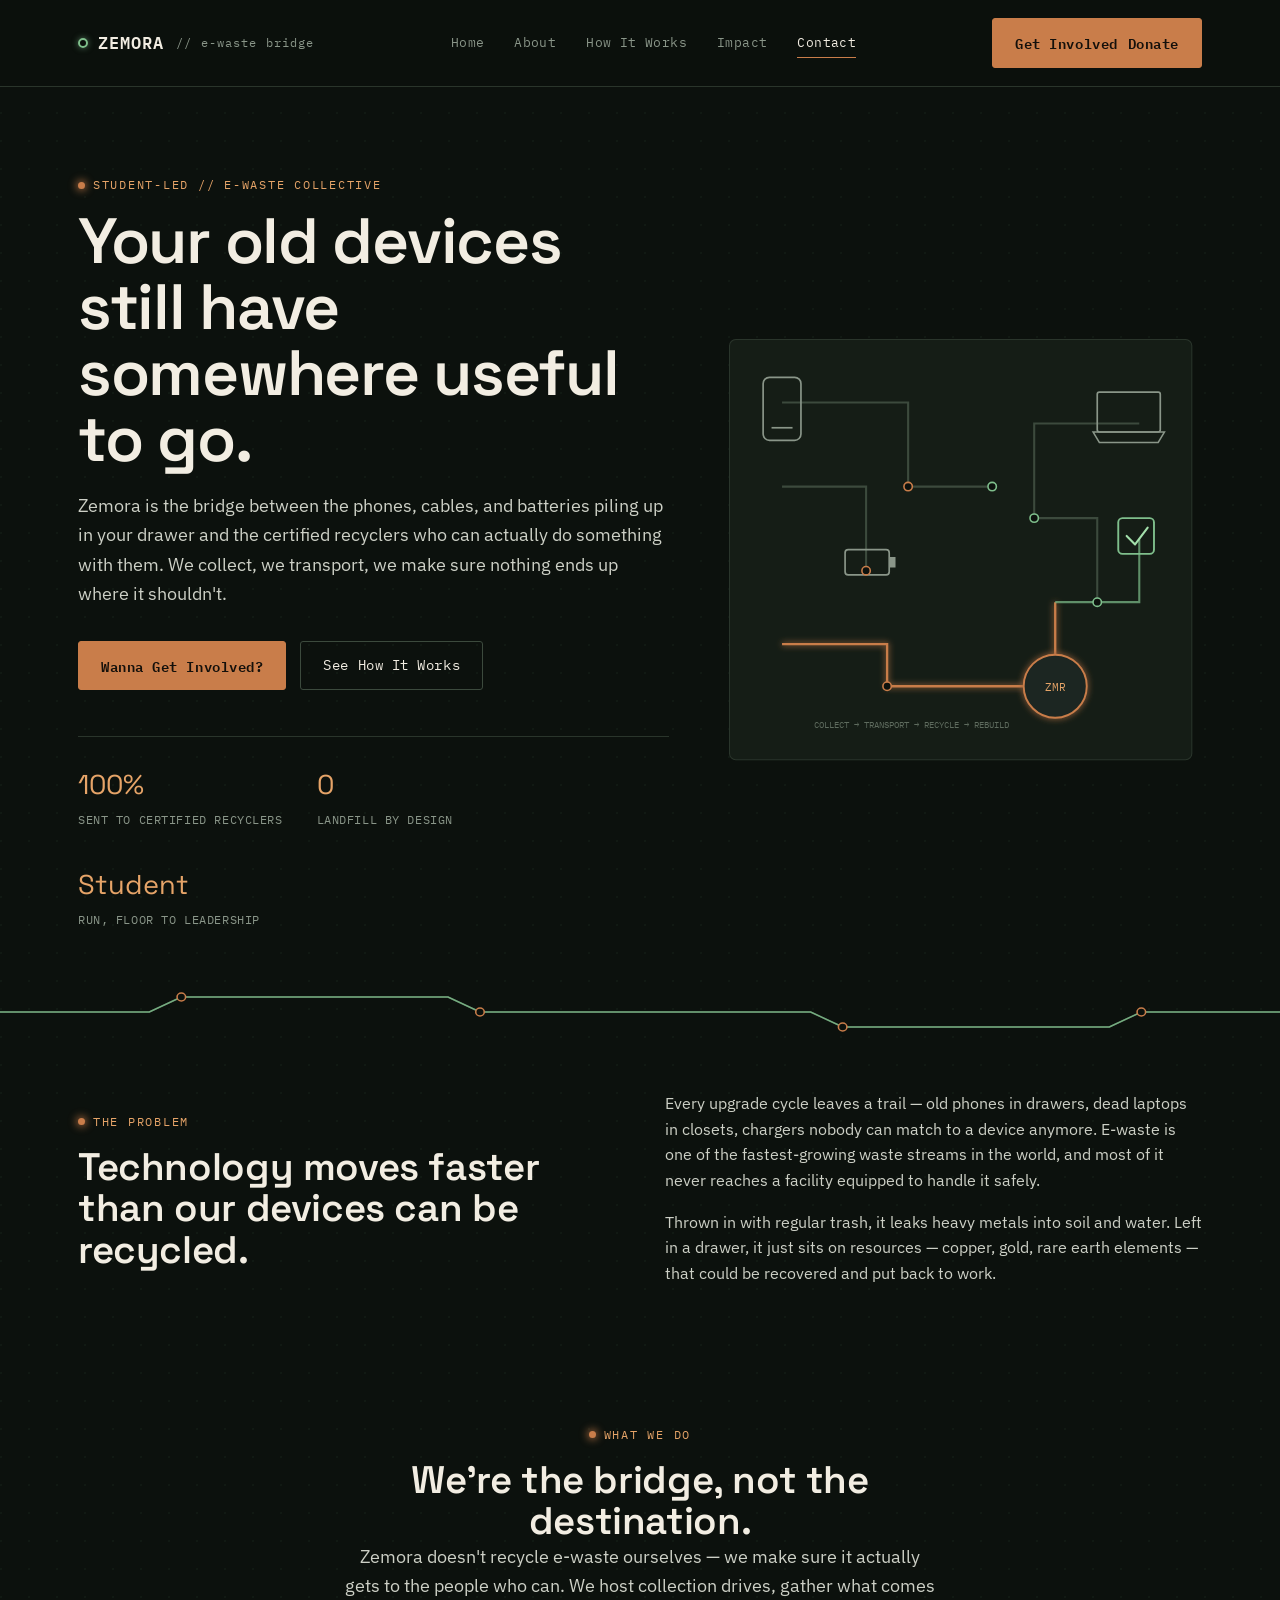
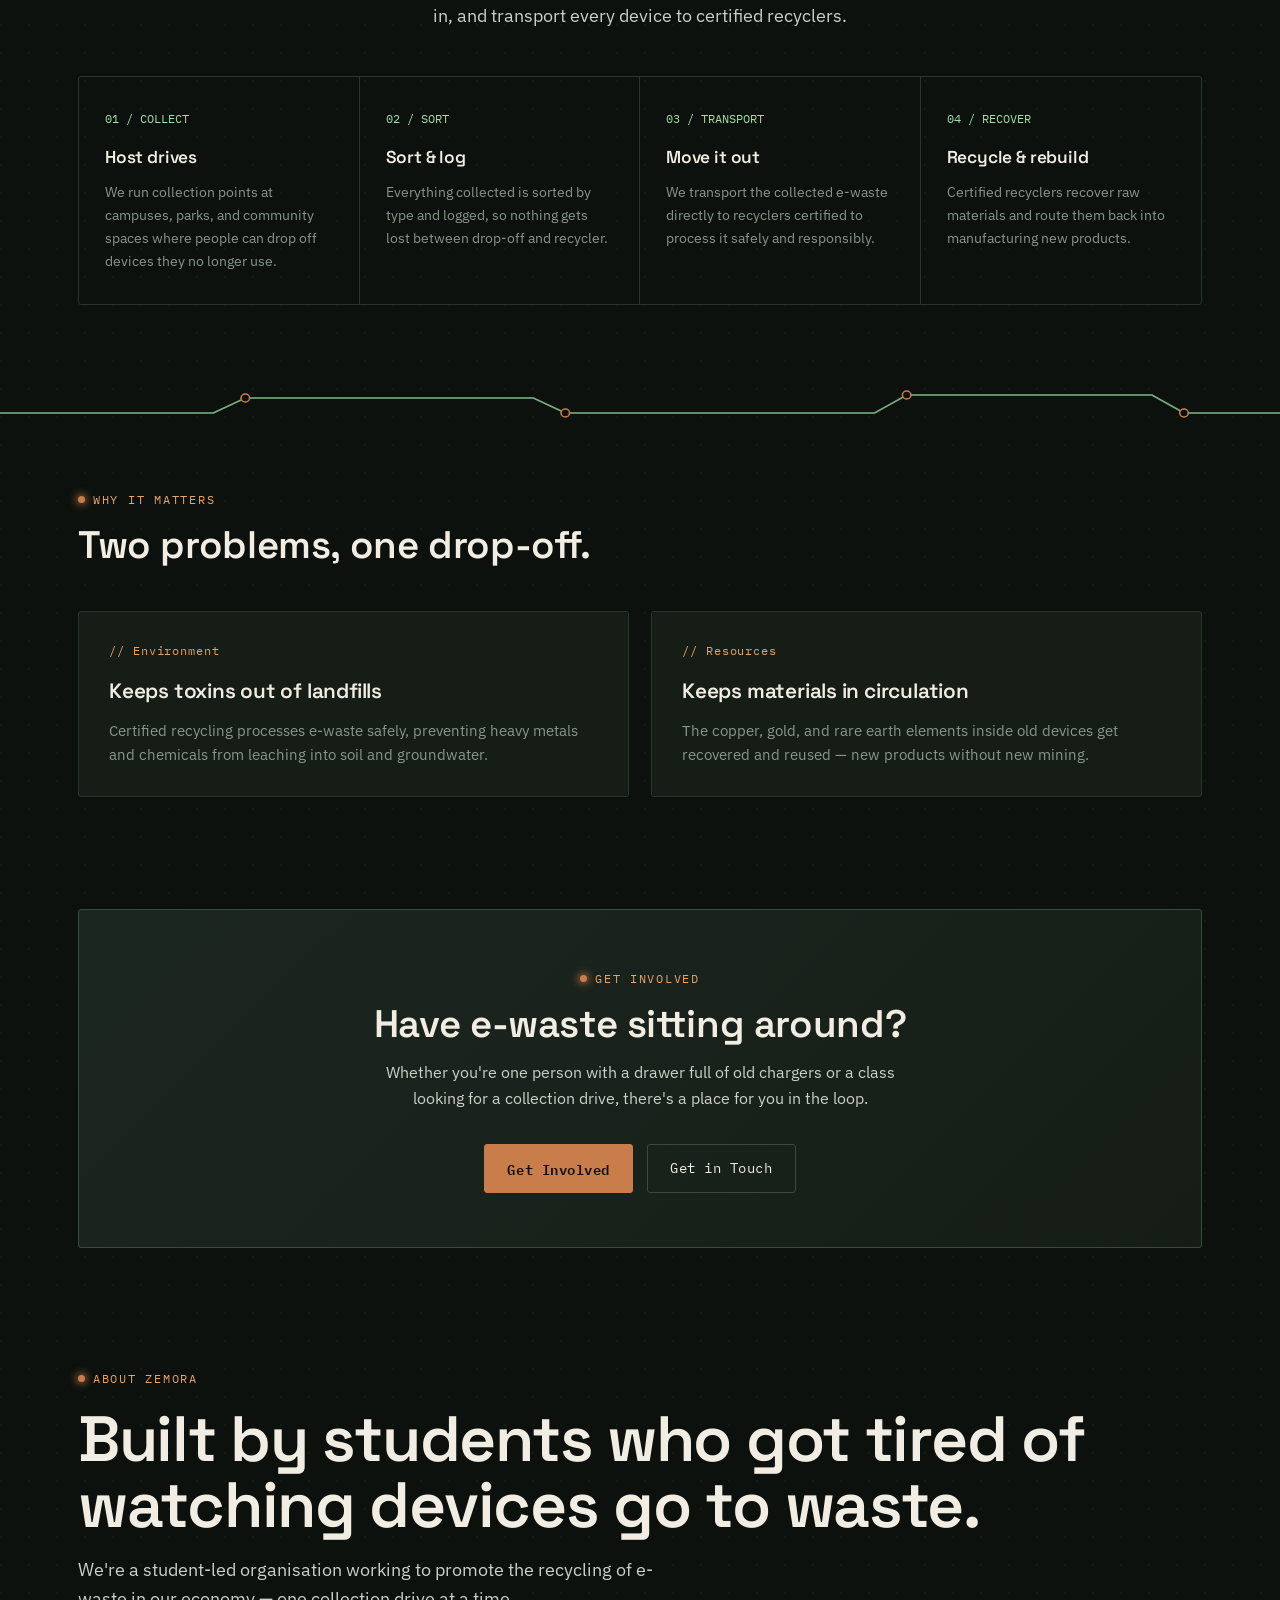
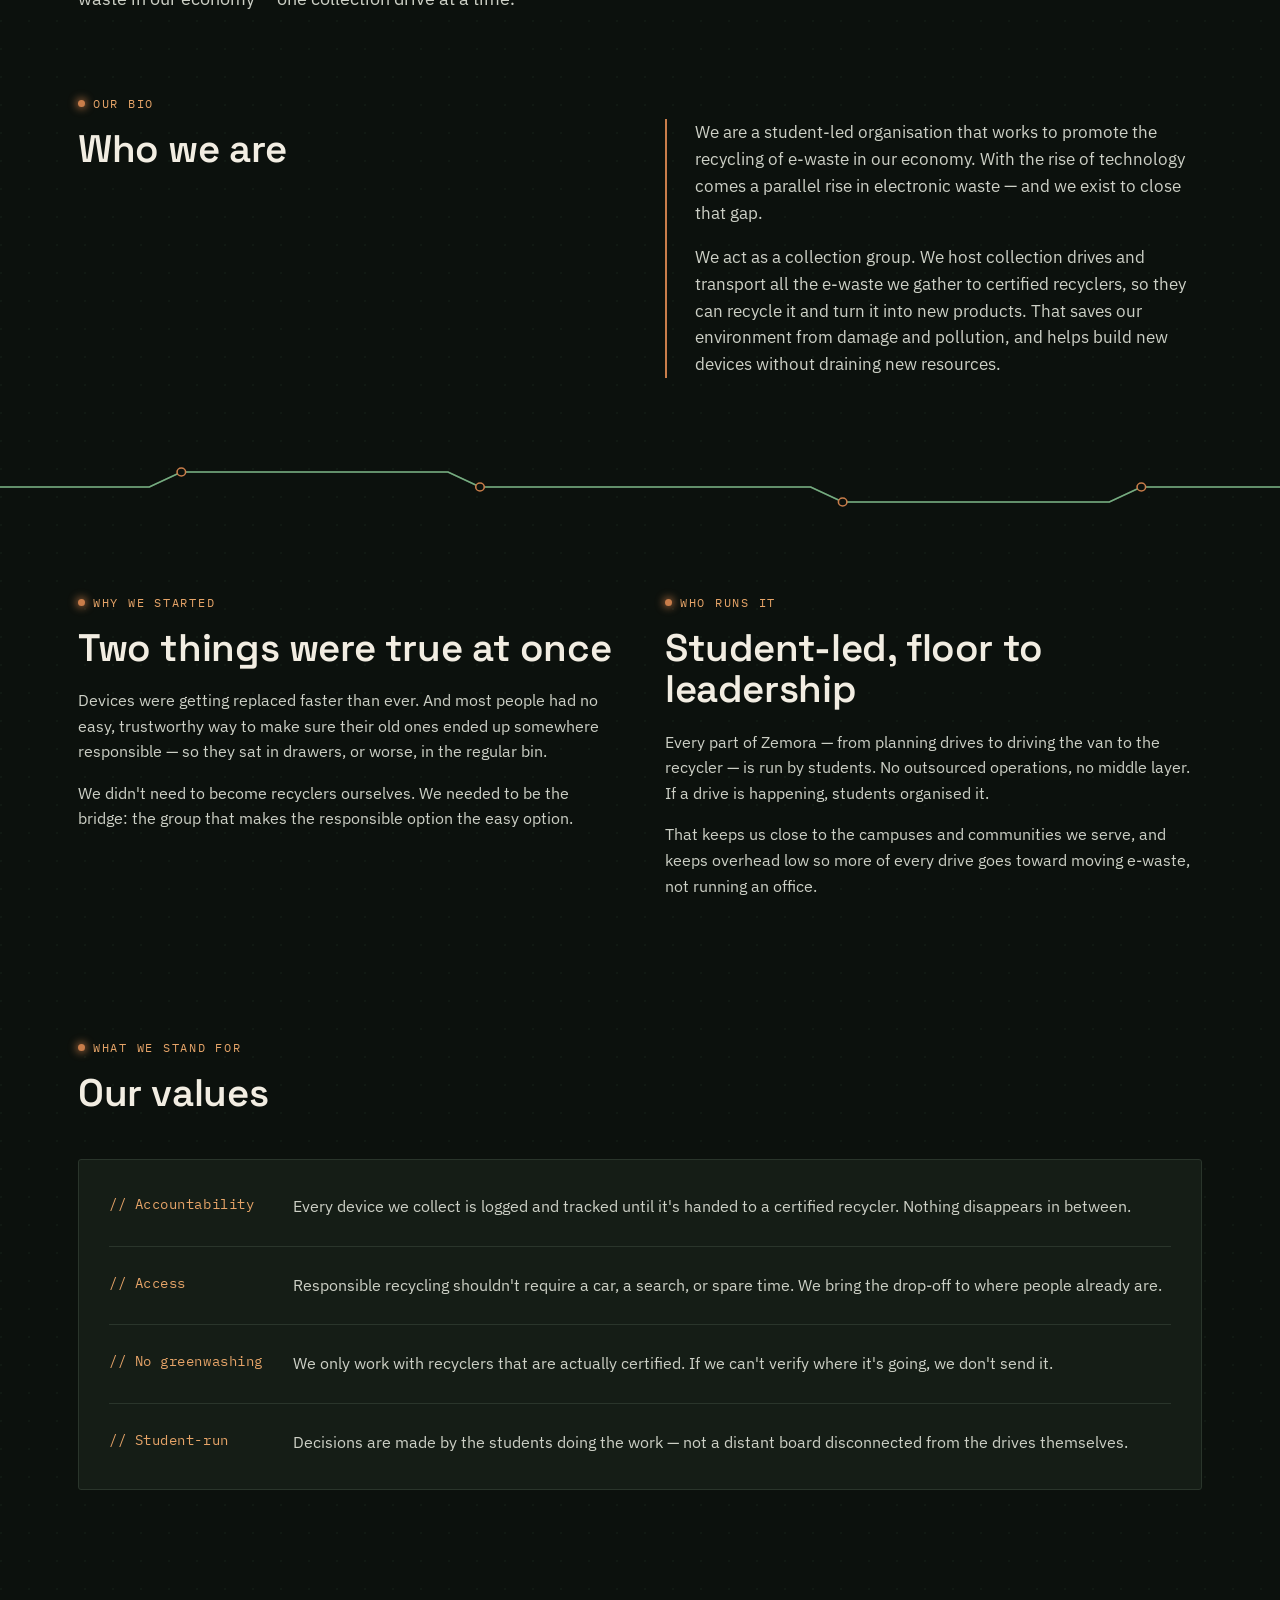
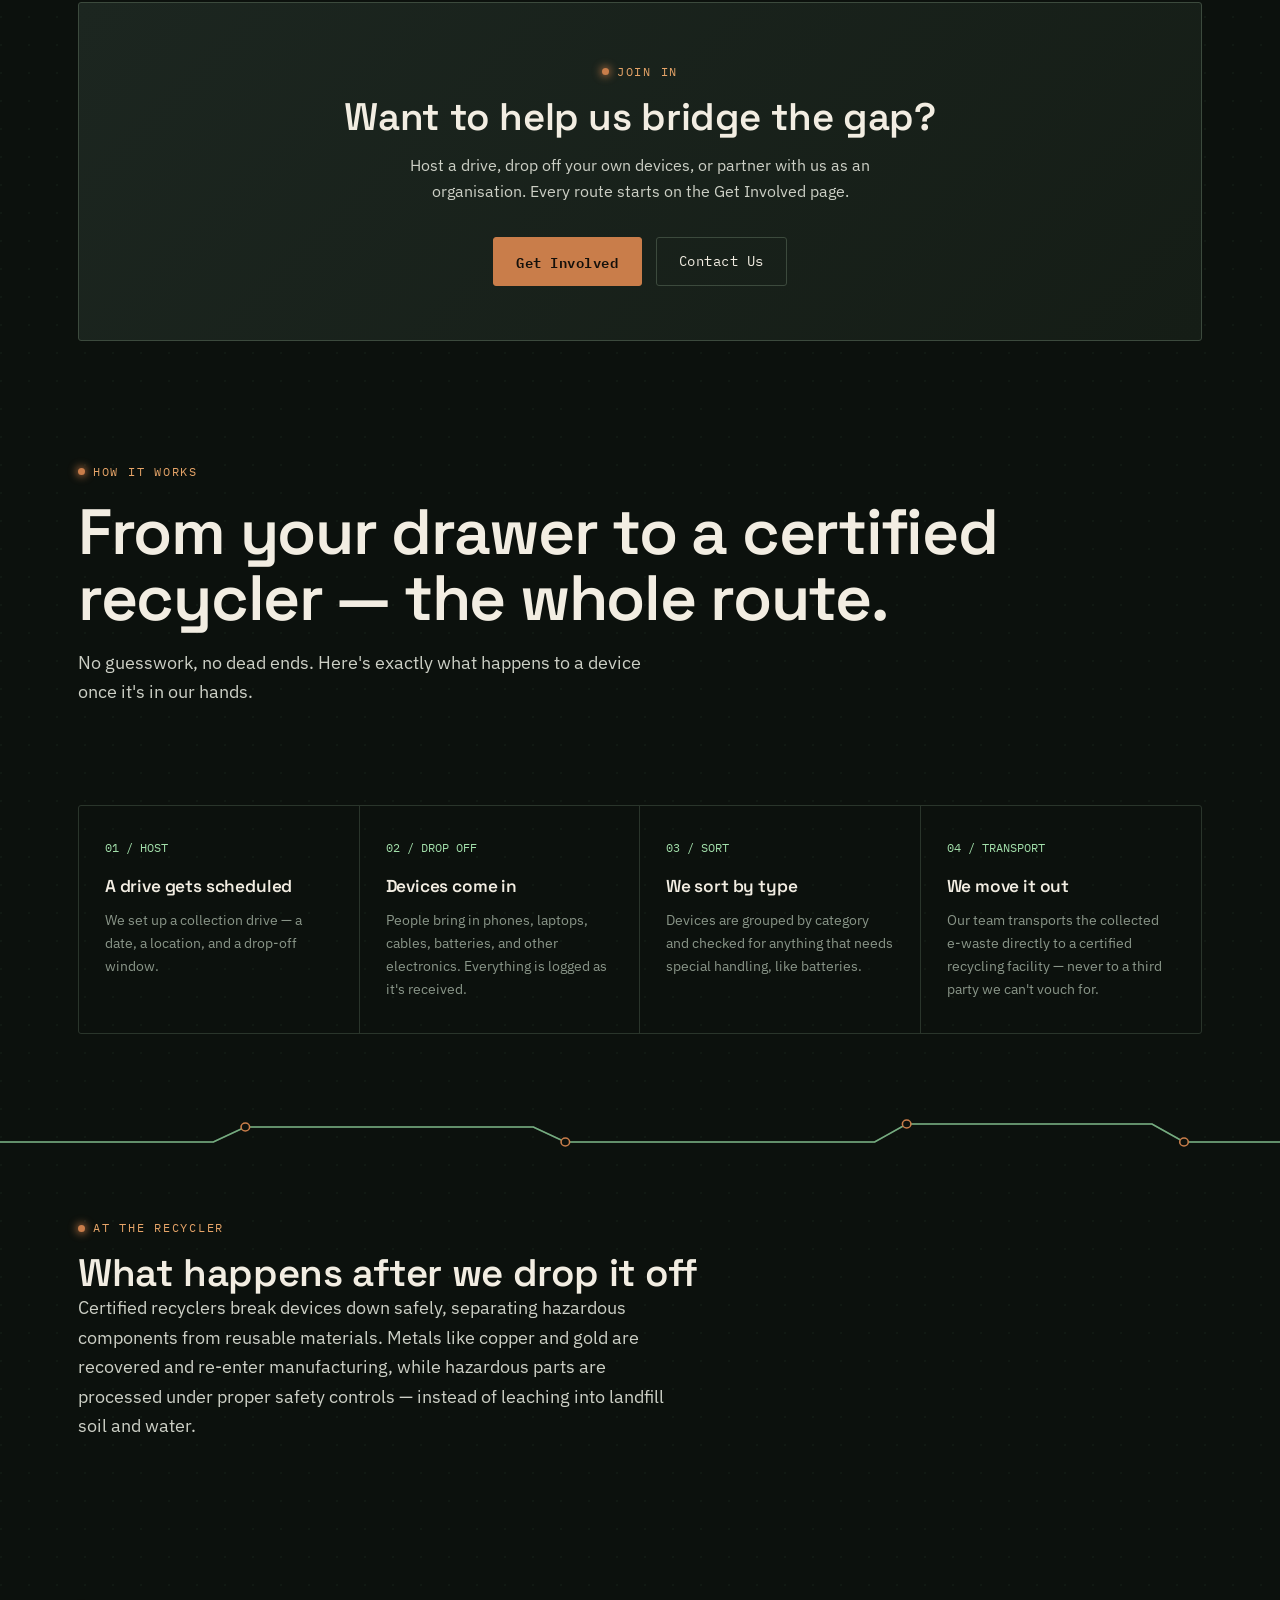
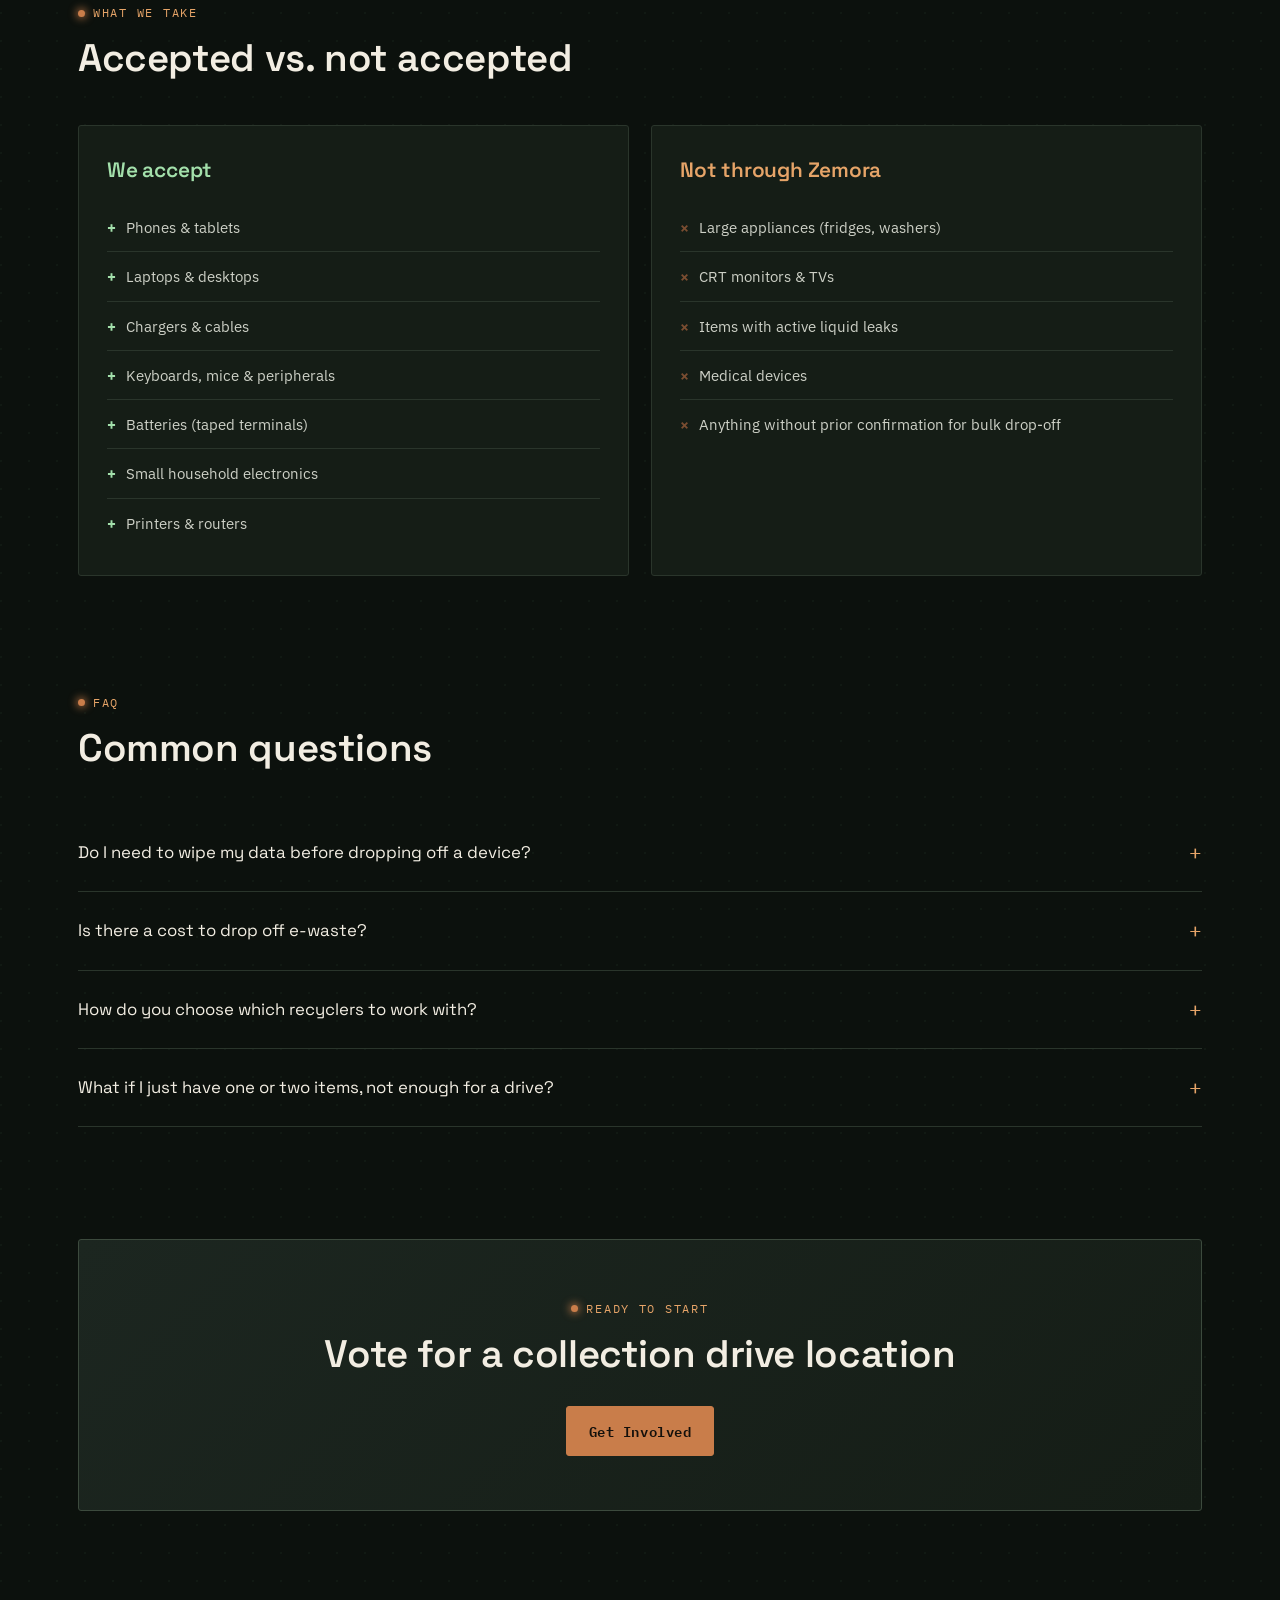
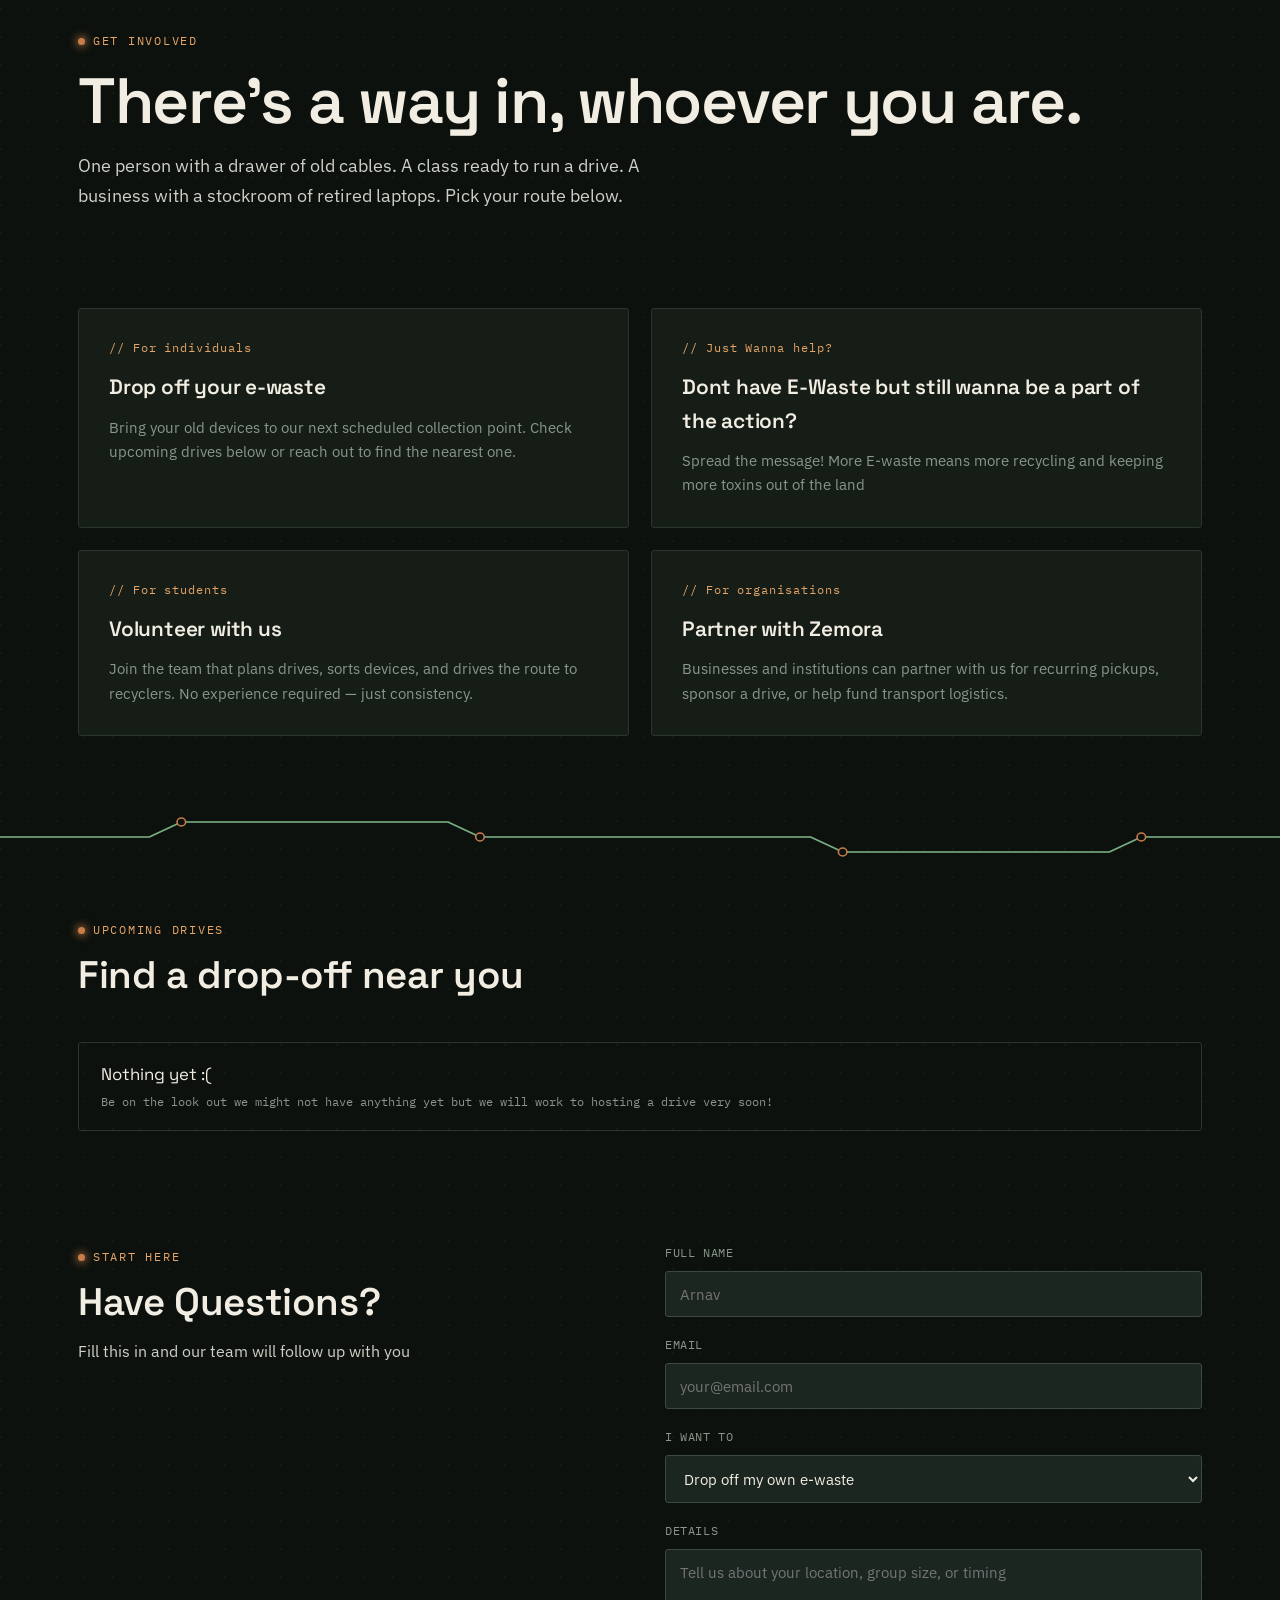
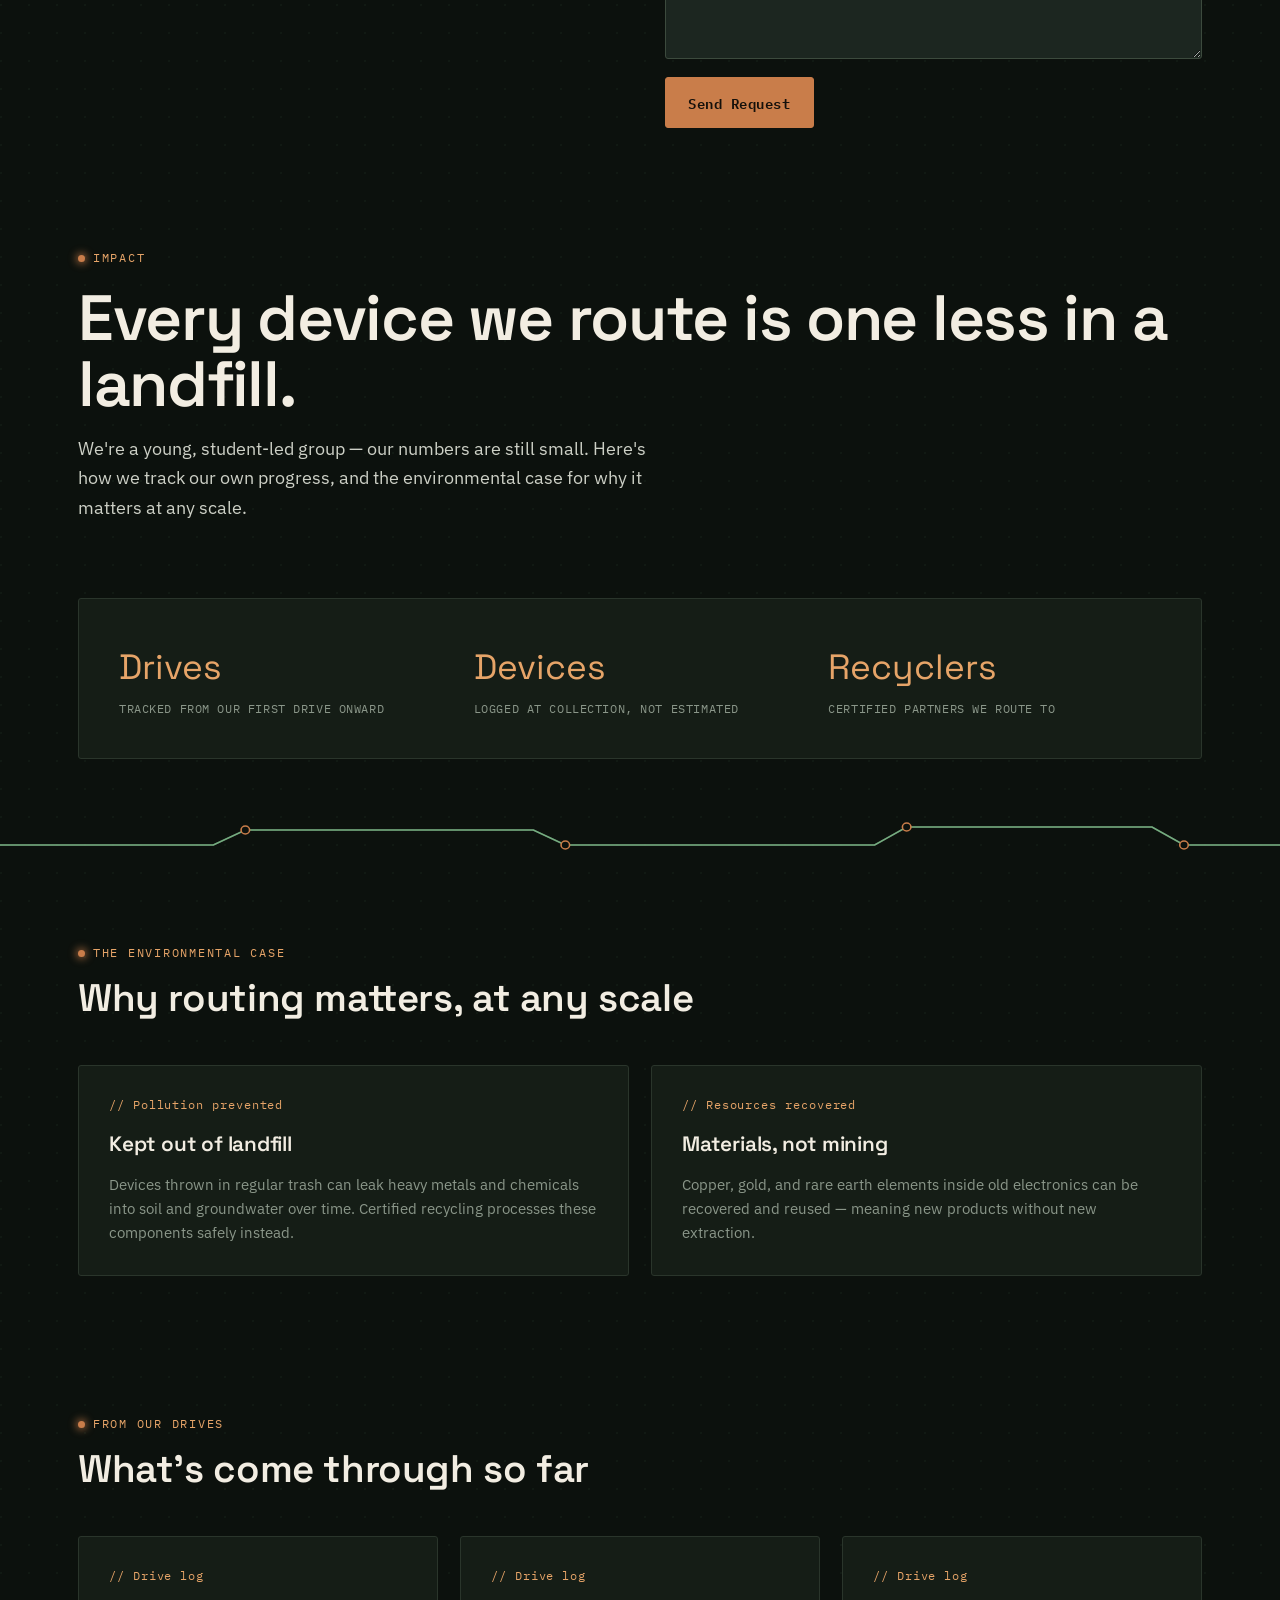
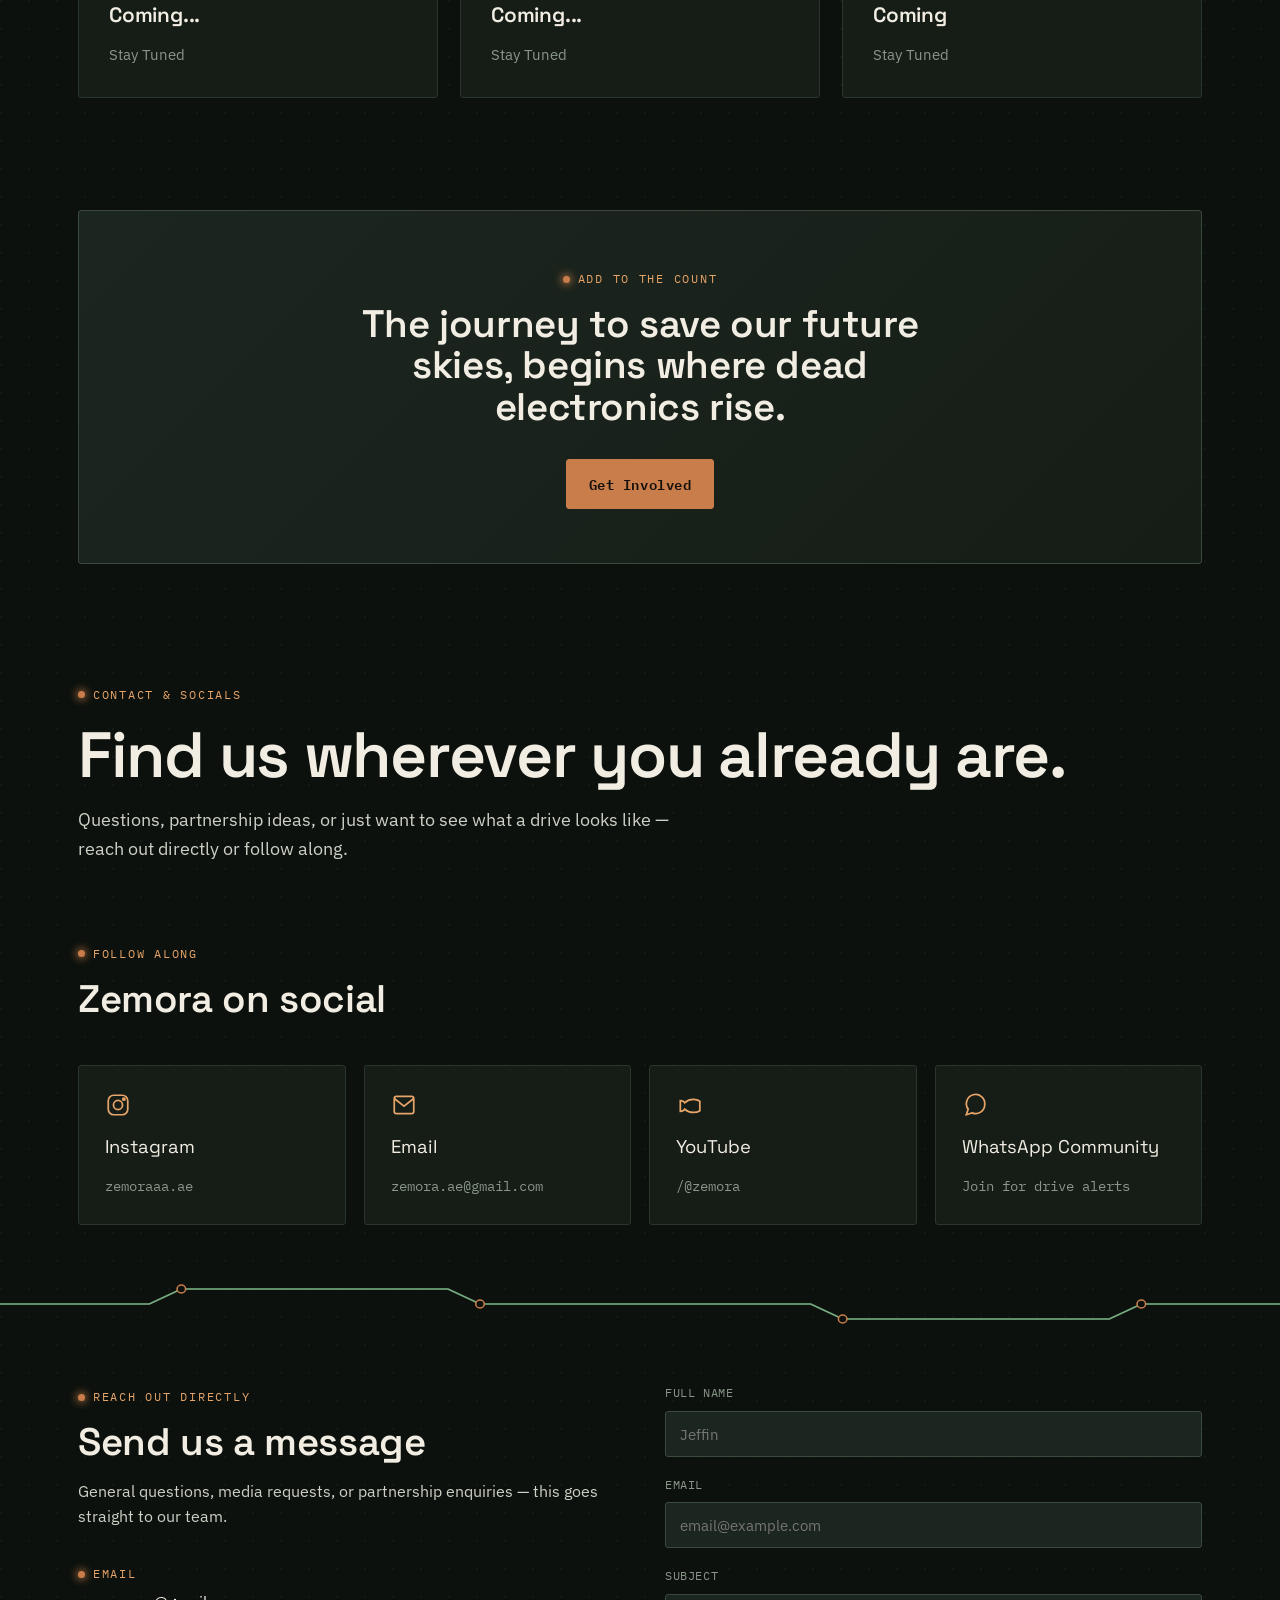
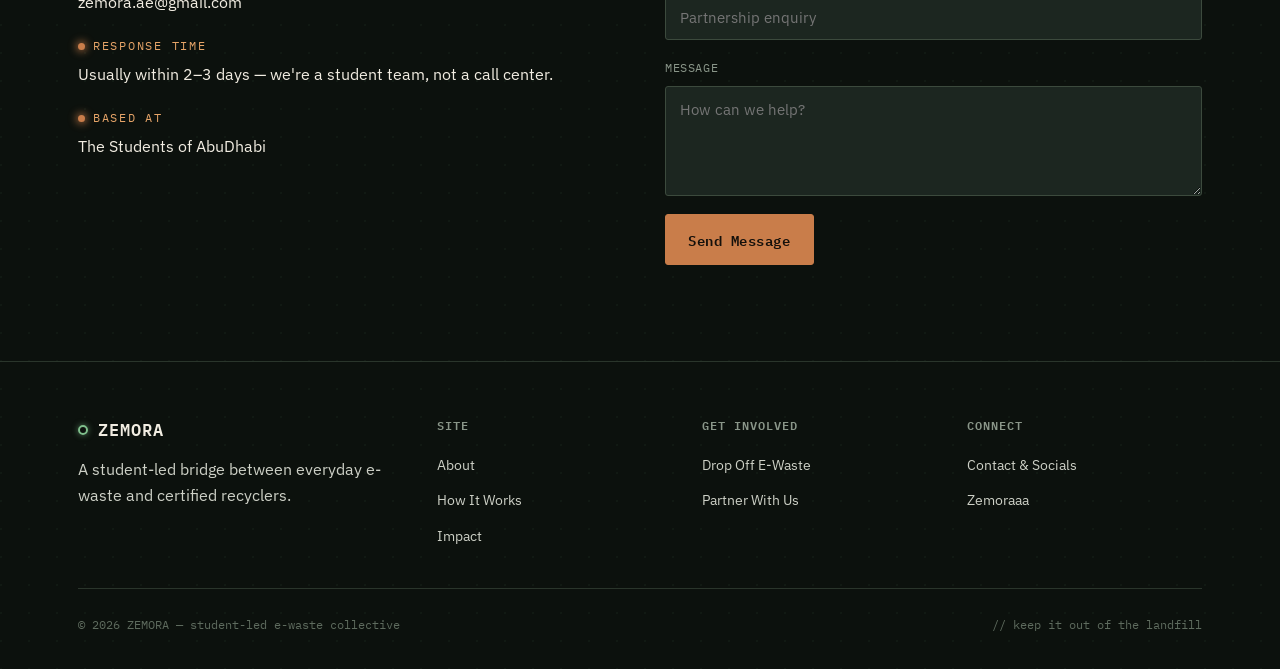
==== commit 6fd64f05: "Update index.html" ====
--- a/index.html
+++ b/index.html
@@ -48,53 +48,51 @@
           <div class="stat"><div class="num">Student</div><div class="label">Run, floor to leadership</div></div>
         </div>
       </div>
-   <div class="hero-visual" aria-hidden="true">
-  <svg viewBox="0 0 460 420" xmlns="http://www.w3.org/2000/svg">
-    <defs>
-      <filter id="glow" x="-50%" y="-50%" width="200%" height="200%">
-        <feGaussianBlur stdDeviation="3.2" result="blur"/>
-        <feMerge>
-          <feMergeNode in="blur"/>
-          <feMergeNode in="SourceGraphic"/>
-        </feMerge>
-      </filter>
-    </defs>
-
-    <rect x="10" y="10" width="440" height="400" rx="6" fill="#151d16" stroke="#2a352b"/>
-
-    <path d="M60 70 H180 V150 H260" stroke="#3c4a3d" stroke-width="2" fill="none"/>
-    <path d="M60 150 H140 V230" stroke="#3c4a3d" stroke-width="2" fill="none"/>
-    <path d="M400 90 H300 V180 H360 V260" stroke="#3c4a3d" stroke-width="2" fill="none"/>
-    <path d="M60 300 H160 V340 H320 V260" stroke="#c97d4a" stroke-width="2.2" fill="none" filter="url(#glow)"/>
-    <path d="M320 260 H400 V200" stroke="#7fbf8c" stroke-width="2" fill="none" opacity="0.7"/>
-
-    <rect x="42" y="46" width="36" height="60" rx="6" fill="none" stroke="#8a9689" stroke-width="1.6"/>
-    <line x1="50" y1="94" x2="70" y2="94" stroke="#8a9689" stroke-width="1.6"/>
-
-    <rect x="360" y="60" width="60" height="38" rx="2" fill="none" stroke="#8a9689" stroke-width="1.6"/>
-    <path d="M356 98 H424 L418 108 H362 Z" fill="none" stroke="#8a9689" stroke-width="1.4"/>
-
-    <rect x="120" y="210" width="42" height="24" rx="3" fill="none" stroke="#8a9689" stroke-width="1.6"/>
-    <rect x="162" y="217" width="6" height="10" fill="#8a9689"/>
-
-    <circle cx="320" cy="340" r="30" fill="#1c2620" stroke="#c97d4a" stroke-width="1.8" filter="url(#glow)"/>
-    <text x="320" y="345" text-anchor="middle" font-family="IBM Plex Mono, monospace" font-size="10" fill="#e6a468">ZMR</text>
-
-    <circle cx="180" cy="150" r="4" fill="#0c110d" stroke="#c97d4a" stroke-width="1.5"/>
-    <circle cx="260" cy="150" r="4" fill="#0c110d" stroke="#7fbf8c" stroke-width="1.5"/>
-    <circle cx="140" cy="230" r="4" fill="#0c110d" stroke="#c97d4a" stroke-width="1.5"/>
-    <circle cx="300" cy="180" r="4" fill="#0c110d" stroke="#7fbf8c" stroke-width="1.5"/>
-    <circle cx="360" cy="260" r="4" fill="#0c110d" stroke="#7fbf8c" stroke-width="1.5"/>
-    <circle cx="160" cy="340" r="4" fill="#0c110d" stroke="#c97d4a" stroke-width="1.5"/>
-
-    <rect x="380" y="180" width="34" height="34" rx="4" fill="none" stroke="#7fbf8c" stroke-width="1.8"/>
-    <path d="M388 197 L396 205 L408 189" stroke="#a3e0ab" stroke-width="2" fill="none" stroke-linecap="round" stroke-linejoin="round"/>
-
-    <text x="90" y="380" font-family="IBM Plex Mono, monospace" font-size="9" fill="#5e6b5e">
-      COLLECT → TRANSPORT → RECYCLE → REBUILD
-    </text>
-  </svg>
-</div>
+
+      <div class="hero-visual" aria-hidden="true">
+        <svg viewBox="0 0 460 420" xmlns="http://www.w3.org/2000/svg">
+          <defs>
+            <filter id="glow" x="-50%" y="-50%" width="200%" height="200%">
+              <feGaussianBlur stdDeviation="3.2" result="blur"/>
+              <feMerge><feMergeNode in="blur"/><feMergeNode in="SourceGraphic"/></feMerge>
+            </filter>
+          </defs>
+          <!-- board outline -->
+          <rect x="10" y="10" width="440" height="400" rx="6" fill="#151d16" stroke="#2a352b"/>
+          <!-- traces -->
+          <path d="M60 70 H180 V150 H260" stroke="#3c4a3d" stroke-width="2" fill="none"/>
+          <path d="M60 150 H140 V230" stroke="#3c4a3d" stroke-width="2" fill="none"/>
+          <path d="M400 90 H300 V180 H360 V260" stroke="#3c4a3d" stroke-width="2" fill="none"/>
+          <path d="M60 300 H160 V340 H320 V260" stroke="#c97d4a" stroke-width="2.2" fill="none" filter="url(#glow)"/>
+          <path d="M320 260 H400 V200" stroke="#7fbf8c" stroke-width="2" fill="none" opacity="0.7"/>
+          <!-- device: phone -->
+          <rect x="42" y="46" width="36" height="60" rx="6" fill="none" stroke="#8a9689" stroke-width="1.6"/>
+          <line x1="50" y1="94" x2="70" y2="94" stroke="#8a9689" stroke-width="1.6"/>
+          <!-- device: laptop -->
+          <rect x="360" y="60" width="60" height="38" rx="2" fill="none" stroke="#8a9689" stroke-width="1.6"/>
+          <path d="M356 98 H424 L418 108 H362 Z" fill="none" stroke="#8a9689" stroke-width="1.4"/>
+          <!-- device: battery -->
+          <rect x="120" y="210" width="42" height="24" rx="3" fill="none" stroke="#8a9689" stroke-width="1.6"/>
+          <rect x="162" y="217" width="6" height="10" fill="#8a9689"/>
+          <!-- collection node -->
+          <circle cx="320" cy="340" r="30" fill="#1c2620" stroke="#c97d4a" stroke-width="1.8" filter="url(#glow)"/>
+          <text x="320" y="345" text-anchor="middle" font-family="IBM Plex Mono, monospace" font-size="10" fill="#e6a468">ZMR</text>
+          <!-- via pads -->
+          <circle cx="180" cy="150" r="4" fill="#0c110d" stroke="#c97d4a" stroke-width="1.5"/>
+          <circle cx="260" cy="150" r="4" fill="#0c110d" stroke="#7fbf8c" stroke-width="1.5"/>
+          <circle cx="140" cy="230" r="4" fill="#0c110d" stroke="#c97d4a" stroke-width="1.5"/>
+          <circle cx="300" cy="180" r="4" fill="#0c110d" stroke="#7fbf8c" stroke-width="1.5"/>
+          <circle cx="360" cy="260" r="4" fill="#0c110d" stroke="#7fbf8c" stroke-width="1.5"/>
+          <circle cx="160" cy="340" r="4" fill="#0c110d" stroke="#c97d4a" stroke-width="1.5"/>
+          <!-- output: new product -->
+          <rect x="380" y="180" width="34" height="34" rx="4" fill="none" stroke="#7fbf8c" stroke-width="1.8"/>
+          <path d="M388 197 L396 205 L408 189" stroke="#a3e0ab" stroke-width="2" fill="none" stroke-linecap="round" stroke-linejoin="round"/>
+          <text x="90" y="380" font-family="IBM Plex Mono, monospace" font-size="9" fill="#5e6b5e">COLLECT → TRANSPORT → RECYCLE → REBUILD</text>
+        </svg>
+      </div>
+    </div>
+  </section>
+
   <svg class="trace-divider" viewBox="0 0 1200 46" preserveAspectRatio="none" aria-hidden="true">
     <path d="M0 23 H140 L170 8 H420 L450 23 H760 L790 38 H1040 L1070 23 H1200" />
     <path class="live" d="M0 23 H140 L170 8 H420 L450 23 H760 L790 38 H1040 L1070 23 H1200" />
--- a/style.css
+++ b/style.css
@@ -31,6 +31,12 @@
   --mono: "IBM Plex Mono", "Courier New", monospace;
 
   --wrap: 1180px;
+}
+.hero-image {
+  width: 460px;
+  height: 420px;
+  object-fit: cover;
+  border-radius: 6px;
 }
 
 * { box-sizing: border-box; }
